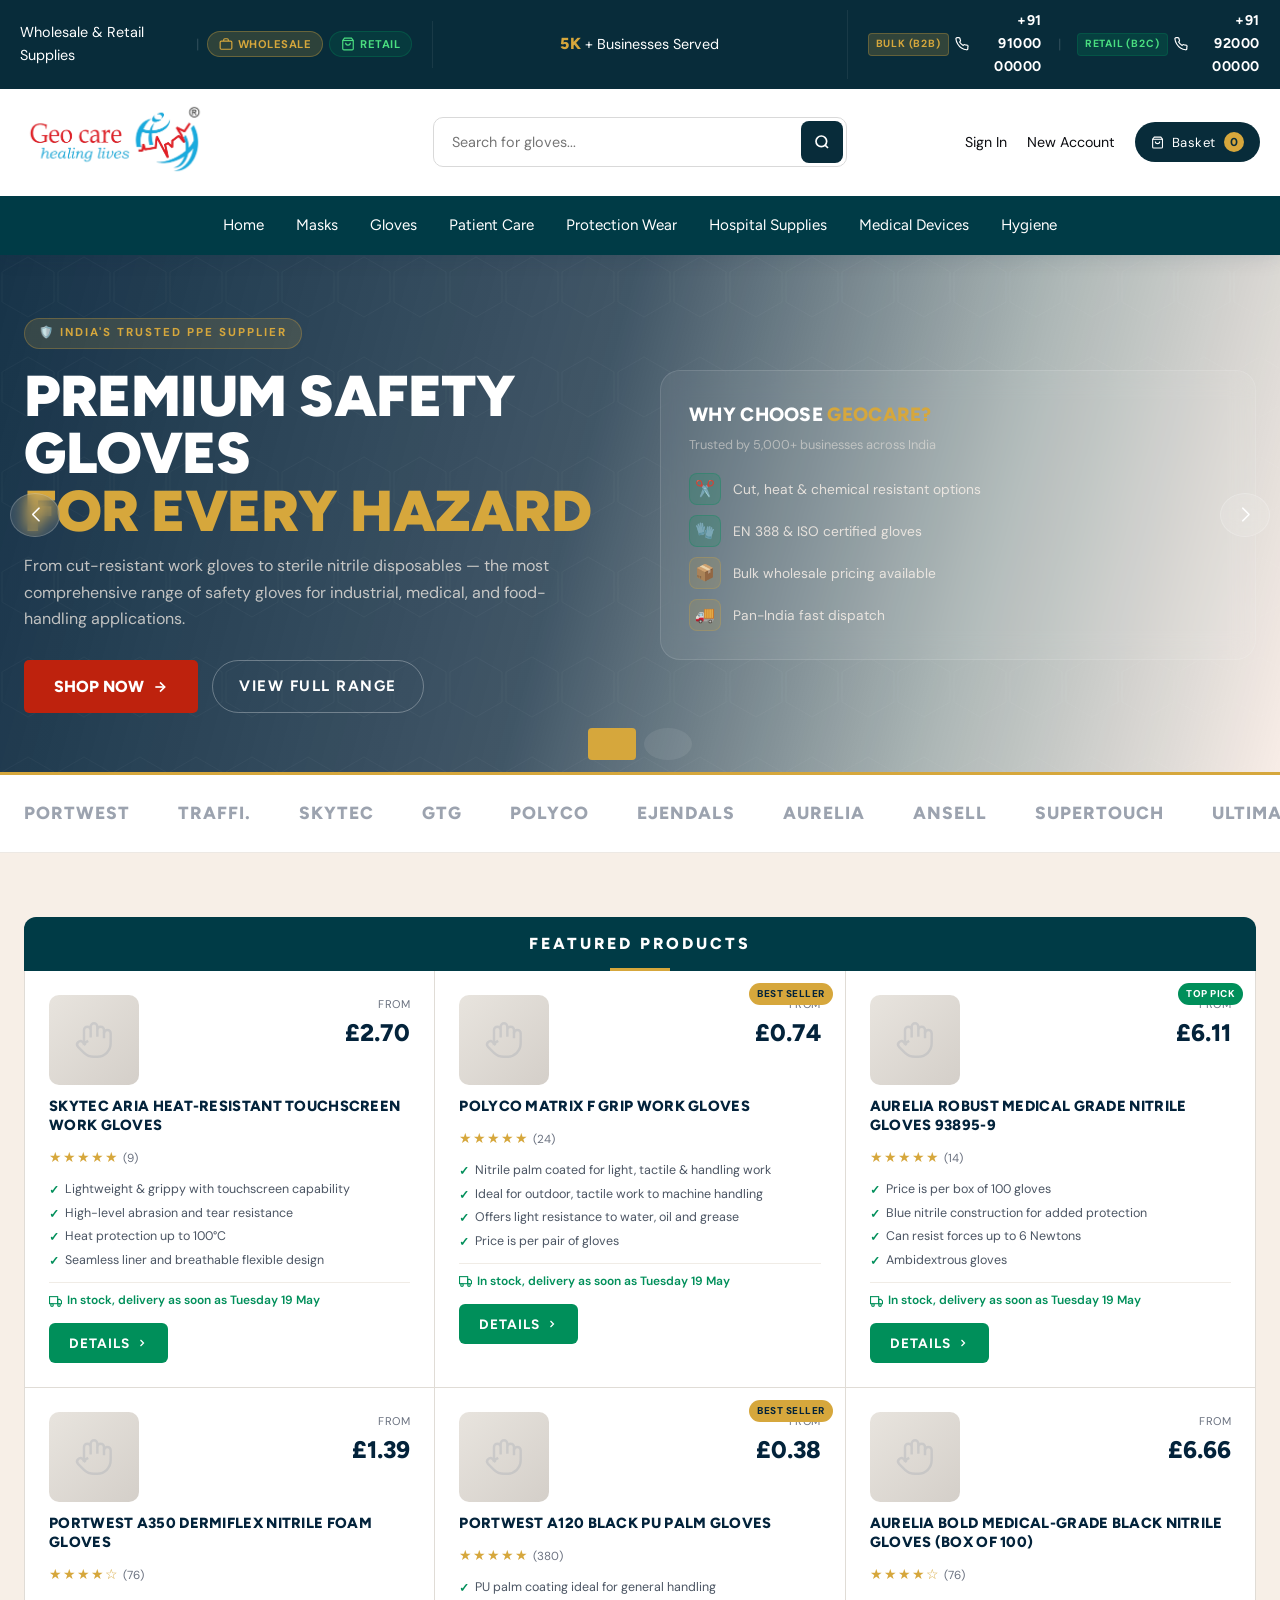
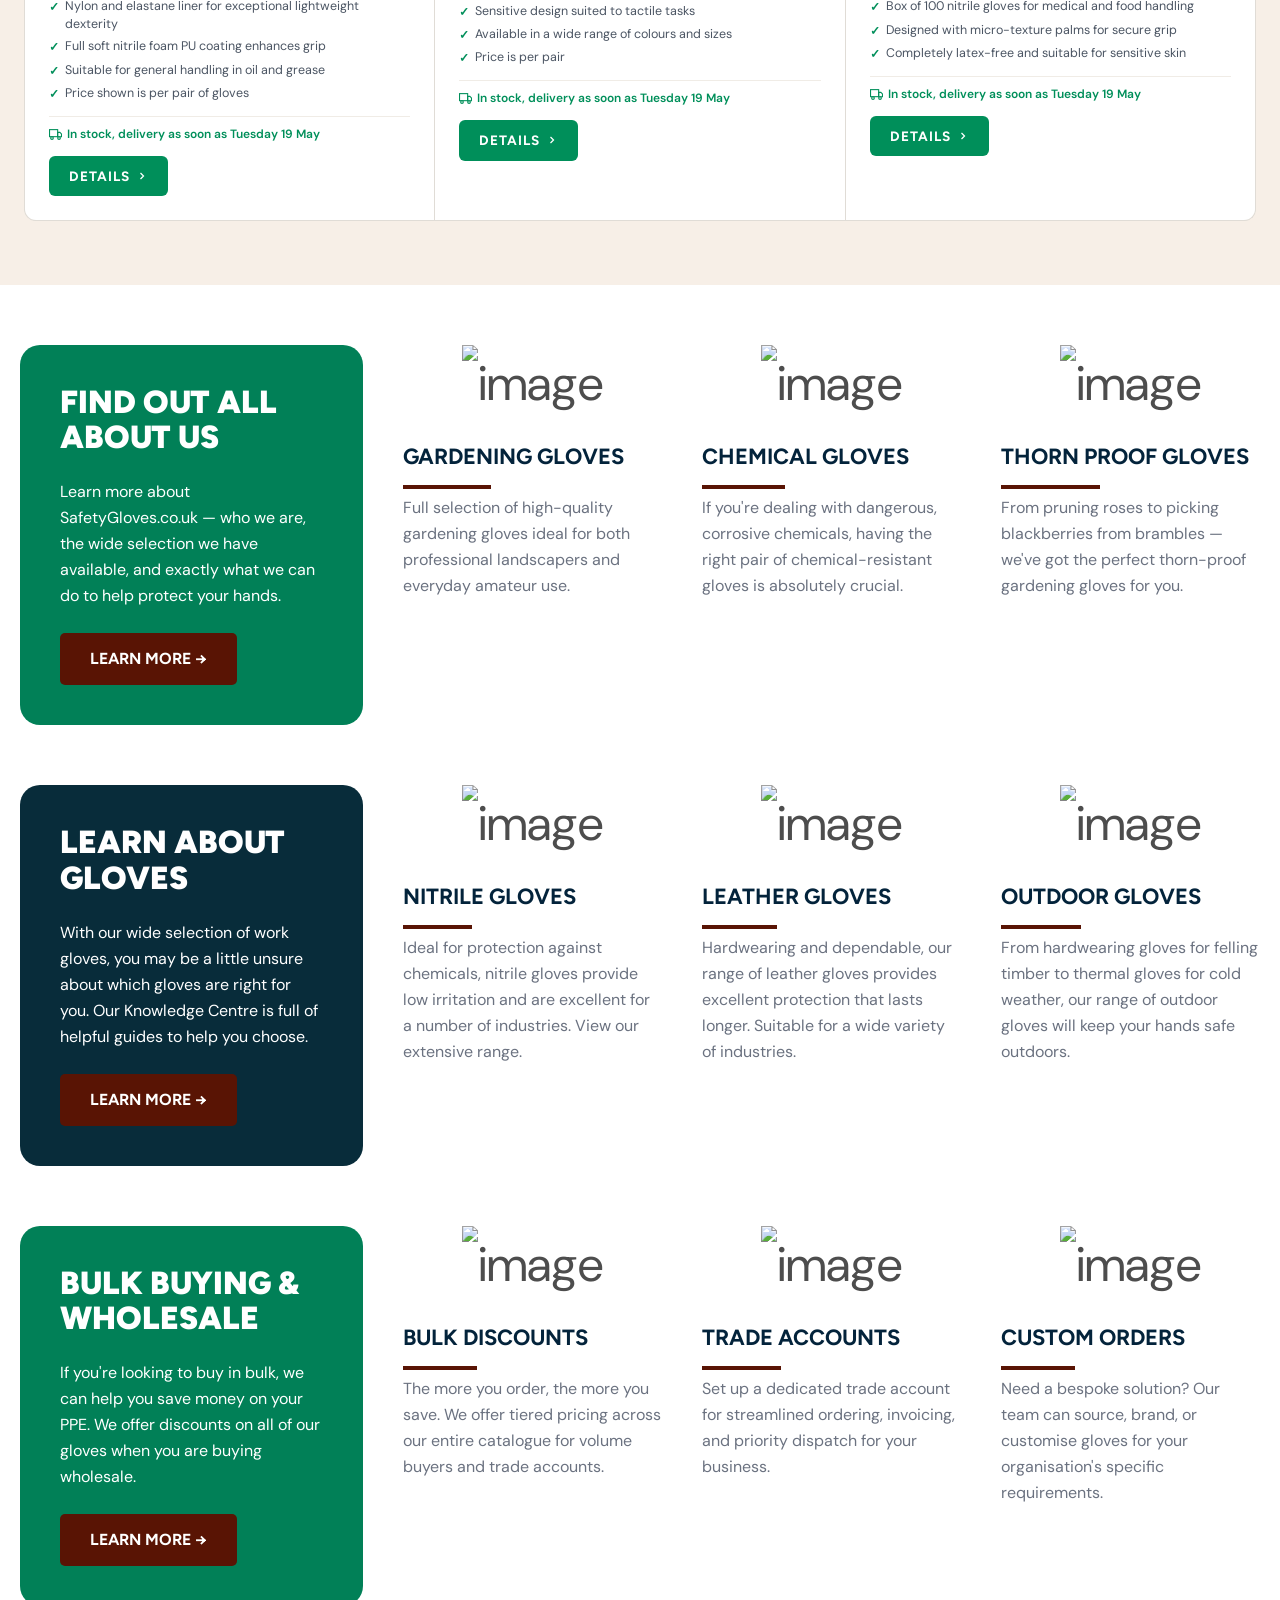
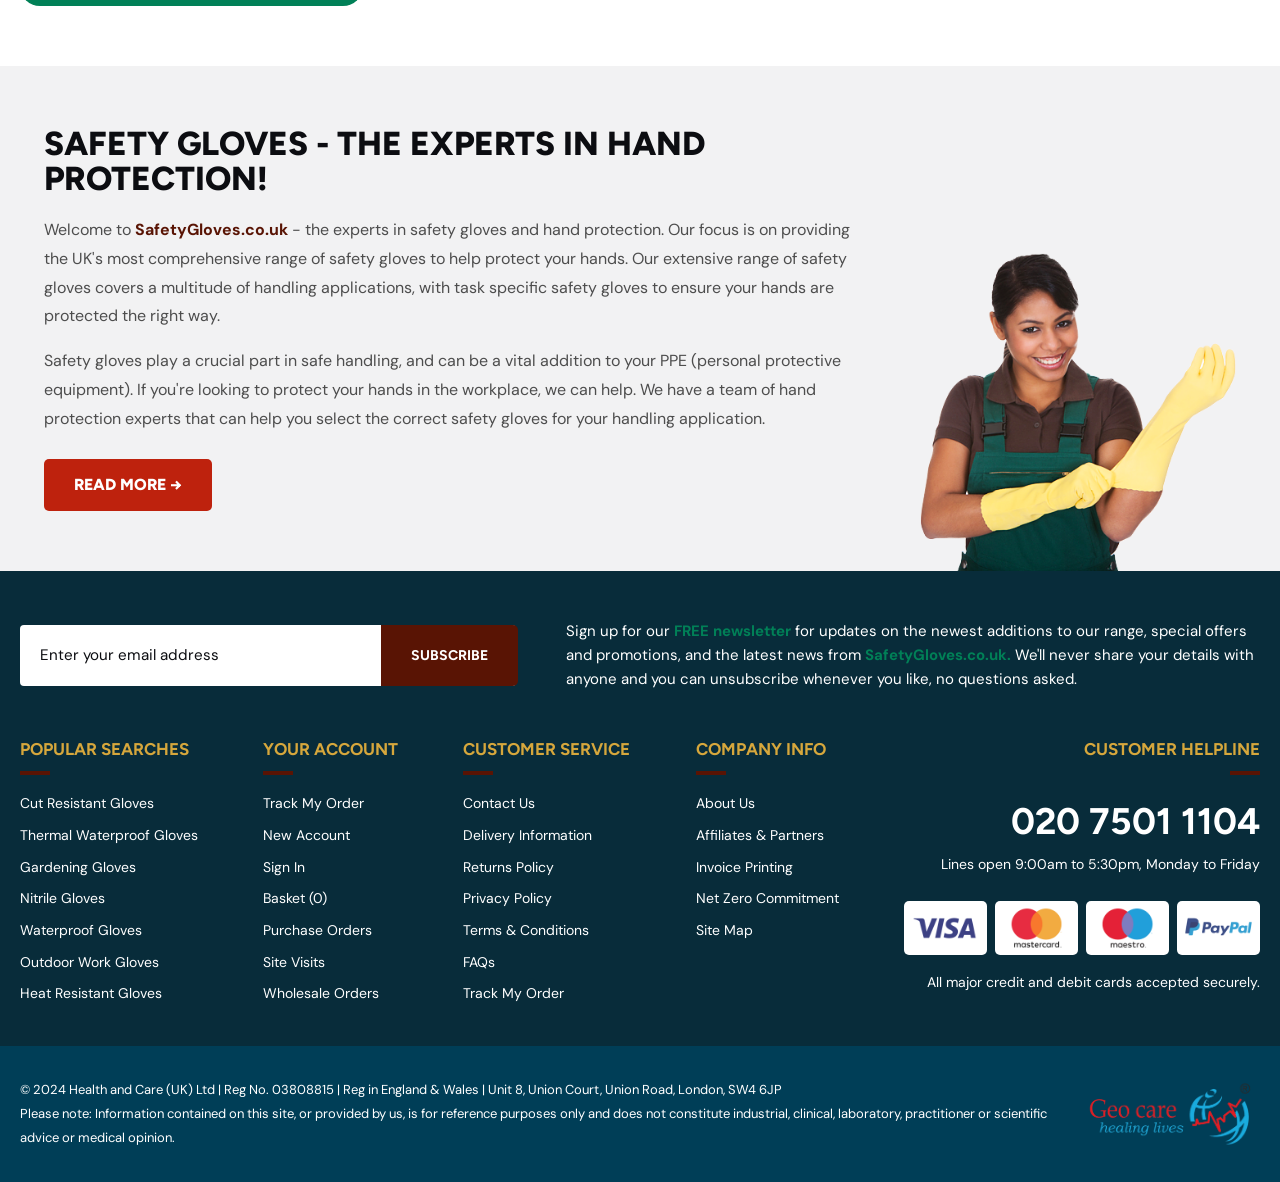
==== index.html @ 3934b713 "image update" ====
<!DOCTYPE html>
<html lang="en">

<head>

    <meta charset="UTF-8">
    <meta http-equiv="X-UA-Compatible" content="IE=edge">
    <meta name="viewport" content="width=device-width, initial-scale=1.0">
    <meta name="description" content="Safety Gloves is a leading provider of high-quality hand protection solutions in the UK. We offer a wide range of safety gloves designed to protect your hands from various hazards in the workplace. Our gloves are made from durable materials and are designed to provide comfort and flexibility while ensuring maximum protection. Whether you need gloves for construction, manufacturing, or any other industry, we have the right solution for you. Trust Safety Gloves for all your hand protection needs.">

    <title>Safety Gloves – Hand Protection Experts | UK</title>

    <!-- Fav Icon -->
    <link rel="icon" type="image/x-icon" href="assets/imgs/logo/favicon.png">

    <!-- All CSS files -->
    <link rel="stylesheet" href="assets/css/framework.css">
    <link rel="stylesheet" href="assets/css/swiper-bundle.min.css">
    <link rel="stylesheet" href="assets/css/style.css">
    <link rel="stylesheet" href="assets/css/custom.css">

</head>

<body class="index">

    <div class="wrapper">
        <div class="inner-wrapper">

            <!-- Header Start -->

            <header id="header-wrapper" class="header-wrapper mt__header">

                <!-- Topbar -->
                <div class="mt__topbar_wrapper">
                    <div class="container">
                        <div class="mt__topbar">
                            <div class="mt__topbar_item">

                                <div class="tb-left">
                                    <span class="tb-supply-label">Wholesale &amp; Retail Supplies</span>
                                    <span class="tb-pipe">|</span>
                                    <a href="b2b-terms.html" class="tb-cta-pill tb-cta-b2b">
                                        <svg viewBox="0 0 24 24" fill="none" stroke="currentColor" stroke-width="2"><rect x="2" y="7" width="20" height="14" rx="2"/><path d="M16 7V5a2 2 0 00-2-2h-4a2 2 0 00-2 2v2"/></svg>
                                        Wholesale
                                    </a>
                                    <a href="b2c-terms.html" class="tb-cta-pill tb-cta-b2c">
                                        <svg viewBox="0 0 24 24" fill="none" stroke="currentColor" stroke-width="2"><path d="M6 2L3 6v14a2 2 0 002 2h14a2 2 0 002-2V6l-3-4z"/><line x1="3" y1="6" x2="21" y2="6"/><path d="M16 10a4 4 0 01-8 0"/></svg>
                                        Retail
                                    </a>
                                </div>

                            </div>

                            <div class="mt__topbar_item mt__text_center">
                                
                                <div class="tb-center">
                                    <div class="tb-ticker">
                                        <!-- Item 1: Businesses -->
                                        <div class="tb-ticker-item active" id="tickerItem0">
                                            <div class="tb-ticker-text">
                                                <span class="tb-ticker-num" id="tickerCount0">0</span>
                                                <span>+</span>
                                                <span class="tb-ticker-label">Businesses Served</span>
                                            </div>
                                        </div>
                                        <!-- Item 2: Products -->
                                        <div class="tb-ticker-item" id="tickerItem1">
                                            <div class="tb-ticker-text">
                                                <span class="tb-ticker-num" id="tickerCount1">0</span>
                                                <span>+</span>
                                                <span class="tb-ticker-label">Products Delivered</span>
                                            </div>
                                        </div>
                                    </div>
                                </div>
                                    
                            </div>
                            
                            <div class="mt__topbar_item mt__text_end">

                                <div class="tb-right">
                                    <div class="tb-phone-block">
                                        <span class="tb-phone-tag b2b">Bulk (B2B)</span>
                                        <a href="tel:+919100000000" class="tb-phone-num">
                                        <svg viewBox="0 0 24 24"><path d="M22 16.92v3a2 2 0 01-2.18 2 19.79 19.79 0 01-8.63-3.07A19.5 19.5 0 014.69 12 19.79 19.79 0 011.61 3.38 2 2 0 013.59 1h3a2 2 0 012 1.72c.127.96.361 1.903.7 2.81a2 2 0 01-.45 2.11L7.91 8.55a16 16 0 006 6l.92-.92a2 2 0 012.11-.45c.907.339 1.85.573 2.81.7A2 2 0 0122 16.92z"/></svg>
                                        +91 91000 00000
                                        </a>
                                    </div>
                                    <span class="tb-pipe">|</span>
                                    <div class="tb-phone-block">
                                        <span class="tb-phone-tag b2c">Retail (B2C)</span>
                                        <a href="tel:+919200000000" class="tb-phone-num">
                                        <svg viewBox="0 0 24 24"><path d="M22 16.92v3a2 2 0 01-2.18 2 19.79 19.79 0 01-8.63-3.07A19.5 19.5 0 014.69 12 19.79 19.79 0 011.61 3.38 2 2 0 013.59 1h3a2 2 0 012 1.72c.127.96.361 1.903.7 2.81a2 2 0 01-.45 2.11L7.91 8.55a16 16 0 006 6l.92-.92a2 2 0 012.11-.45c.907.339 1.85.573 2.81.7A2 2 0 0122 16.92z"/></svg>
                                        +91 92000 00000
                                        </a>
                                    </div>
                                </div>

                            </div>
                        </div>
                    </div>
                </div>

                <!-- Main Header -->

                <div class="mt__header_wrapper">
                    <div class="container">
                        <div class="mt__header_main">
                            <!-- Logo -->
                            <div class="mt__logo">
                                <a href="index.html" class="site-logo"><img src="assets/images/header/geocare-logo.png" alt="Site Logo"></a>
                            </div>

                            <!-- Search Form -->
                            <div class="mt__search_form mt__text_center">
                                <form action="#" method="get">
                                    <input type="text" name="search" placeholder="Search for gloves...">
                                    <button type="submit"><svg viewBox="0 0 24 24" stroke-width="2.5"><circle cx="11" cy="11" r="8"/><line x1="21" y1="21" x2="16.65" y2="16.65"/></svg></button>
                                </form>
                            </div>

                            <!-- Header Icons -->
                            <div class="mt__header_icon mt__text_end">
                                <div class="header-actions">
                                    <a href="#" class="btn-ghost">Sign In</a>
                                    <a href="#" class="btn-ghost">New Account</a>
                                    <button class="btn-basket">
                                        <svg viewBox="0 0 24 24" fill="none" stroke="currentColor" stroke-width="2" width="16" height="16"><path d="M6 2L3 6v14a2 2 0 002 2h14a2 2 0 002-2V6l-3-4z"/><line x1="3" y1="6" x2="21" y2="6"/><path d="M16 10a4 4 0 01-8 0"/></svg>
                                        Basket
                                        <span class="basket-count">0</span>
                                    </button>
                                    <button class="hamburger" id="hamburger" aria-label="Open menu">
                                        <span></span><span></span><span></span>
                                    </button>
                                </div>
                            </div>
                        </div>
                    </div>
                </div>

                <!-- Header Navigation -->

                <div class="mt__header_navbar">
                    <nav class="mt__navbar">
                        <div class="container">

                            <!-- Menu -->
                            <div class="collapse navbar-collapse" id="mainMenu">
                                <ul class="mt-primary-menu">

                                    <li class="menu-item">
                                        <a class="menu-link" href="#">Home</a>
                                    </li>

                                    <!-- Masks -->
                                    <li class="menu-item dropdown">
                                        <a class="menu-link dropdown-toggle" href="#" id="masksMenu" data-toggle="dropdown">
                                            Masks
                                        </a>
                                        <ul class="sub-menu">
                                            <a class="dropdown-item" href="#">3PLY Geocare Blue Mask</a>
                                            <a class="dropdown-item" href="#">3PLY Geocare Black Mask</a>
                                        </ul>
                                    </li>

                                    <!-- Gloves -->
                                    <li class="menu-item dropdown">
                                        <a class="menu-link dropdown-toggle" href="#" id="glovesMenu" data-toggle="dropdown">
                                            Gloves
                                        </a>
                                        <div class="mega-menu">
                                            <div class="mega-col">
                                                <h4>Buying Guides</h4>
                                                <ul>
                                                    <li><a href="#">How to Choose Gloves</a></li>
                                                    <li><a href="#">Sizing Guide</a></li>
                                                    <li><a href="#">Material Guide</a></li>
                                                    <li><a href="#">EN Standards Explained</a></li>
                                                </ul>
                                            </div>
                                            <div class="mega-col">
                                                <h4>Industry Guides</h4>
                                                <ul>
                                                    <li><a href="#">Construction Guide</a></li>
                                                    <li><a href="#">Healthcare Guide</a></li>
                                                    <li><a href="#">Chemical Guide</a></li>
                                                    <li><a href="#">Food Industry Guide</a></li>
                                                </ul>
                                                </div>
                                            <div class="mega-col">
                                                <h4>Knowledge Base</h4>
                                                <ul>
                                                    <li><a href="#">PPE Regulations UK</a></li>
                                                    <li><a href="#">Glove Care Tips</a></li>
                                                    <li><a href="#">Blog & News</a></li>
                                                    <li><a href="#">FAQs</a></li>
                                                </ul>
                                            </div>
                                        </div>
                                    </li>

                                    <!-- Patient Care -->
                                    <li class="menu-item dropdown">
                                        <a class="menu-link dropdown-toggle" href="#" id="patientMenu" data-toggle="dropdown">
                                            Patient Care
                                        </a>
                                        <ul class="sub-menu">
                                            <a class="dropdown-item" href="#">Patient Kit</a>
                                            <a class="dropdown-item" href="#">Geo Underpad 10s Pack</a>
                                            <a class="dropdown-item" href="#">Geo Underpad Singles Pack</a>
                                            <a class="dropdown-item" href="#">Adult Diaper M</a>
                                            <a class="dropdown-item" href="#">Adult Diaper L</a>
                                            <a class="dropdown-item" href="#">Adult Diaper XL</a>
                                            <a class="dropdown-item" href="#">Adult Wipes</a>
                                            <a class="dropdown-item" href="#">Air Bed Mattress</a>
                                        </ul>
                                    </li>

                                    <!-- Protection Wear -->
                                    <li class="menu-item dropdown">
                                        <a class="menu-link dropdown-toggle" href="#" id="protectionMenu" data-toggle="dropdown">
                                            Protection Wear
                                        </a>
                                        <ul class="sub-menu">
                                            <a class="dropdown-item" href="#">Plastic Apron</a>
                                            <a class="dropdown-item" href="#">Visitor Gown</a>
                                            <a class="dropdown-item" href="#">Surgeon Gown with Hand Towel</a>
                                            <a class="dropdown-item" href="#">Head Cap 18"</a>
                                            <a class="dropdown-item" href="#">Head Cap 21"</a>
                                            <a class="dropdown-item" href="#">Surgeon Cap</a>
                                            <a class="dropdown-item" href="#">Shoe Cover (Non-Woven)</a>
                                            <a class="dropdown-item" href="#">Shoe Cover (Poly)</a>
                                        </ul>
                                    </li>

                                    <!-- Hospital Supplies -->
                                    <li class="menu-item dropdown">
                                        <a class="menu-link dropdown-toggle" href="#" id="hospitalMenu" data-toggle="dropdown">
                                            Hospital Supplies
                                        </a>
                                        <ul class="sub-menu">
                                            <a class="dropdown-item" href="#">Bedsheet with Pillow Cover</a>
                                            <a class="dropdown-item" href="#">Bedsheet with Pillow Cover (SMS)</a>
                                        </ul>
                                    </li>

                                    <!-- Medical Devices -->
                                    <li class="menu-item dropdown">
                                        <a class="menu-link dropdown-toggle" href="#" id="medicalMenu" data-toggle="dropdown">
                                            Medical Devices
                                        </a>
                                        <ul class="sub-menu">
                                            <a class="dropdown-item" href="#">Nebulizer</a>
                                            <a class="dropdown-item" href="#">Geocare Digital Thermometer</a>
                                            <a class="dropdown-item" href="#">Geocare Flexi Thermometer</a>
                                            <a class="dropdown-item" href="#">BP Monitor</a>
                                            <a class="dropdown-item" href="#">Stethoscope</a>
                                            <a class="dropdown-item" href="#">Blood Lancet</a>
                                        </ul>
                                    </li>

                                    <!-- Hygiene -->
                                    <li class="menu-item dropdown">
                                        <a class="menu-link dropdown-toggle" href="#" id="hygieneMenu" data-toggle="dropdown">
                                            Hygiene
                                        </a>
                                        <ul class="sub-menu">
                                            <a class="dropdown-item" href="#">Sanitizer Blue</a>
                                            <a class="dropdown-item" href="#">Sanitizer Pink</a>
                                        </ul>
                                    </li>

                                </ul>
                            </div>
                        </div>
                    </nav>
                </div>



            </header>

            <!-- Header End -->

            <!-- Content Start -->

             <main class="main-area">
                <div id="primary">

                    <!-- HERO SWIPER SLIDER -->
                    <section class="hero-swiper swiper" id="heroSwiper">
                    <div class="swiper-wrapper">

                        <!-- SLIDE 1: Product-focused -->
                        <div class="swiper-slide">
                        <div class="slide-bg" style="background-image: url('https://www.safetygloves.co.uk/user/construction-slideshow-2026-v3.jpg'); background-position: center center;"></div>
                        <div class="slide-overlay slide-overlay-1"></div>
                        <div class="slide-hex"></div>
                        <div class="slide-content">
                            <div class="slide-text">
                            <div class="slide-eyebrow">🛡️ India's Trusted PPE Supplier</div>
                            <h1 class="slide-h1">
                                Premium Safety Gloves
                                <em>For Every Hazard</em>
                            </h1>
                            <p class="slide-sub">From cut-resistant work gloves to sterile nitrile disposables — the most comprehensive range of safety gloves for industrial, medical, and food-handling applications.</p>
                            <div class="slide-cta">
                                <a href="#" class="btn-primary">
                                Shop Now
                                <svg viewBox="0 0 24 24" fill="none" stroke="currentColor" stroke-width="2.5" width="15" height="15"><line x1="5" y1="12" x2="19" y2="12"/><polyline points="12 5 19 12 12 19"/></svg>
                                </a>
                                <a href="#" class="btn-secondary">View Full Range</a>
                            </div>
                            </div>
                            <div class="slide-panel">
                            <div class="slide-panel-title">Why Choose <em>GeoCare?</em></div>
                            <div class="slide-panel-sub">Trusted by 5,000+ businesses across India</div>
                            <ul class="slide-panel-list">
                                <li><span class="panel-icon green">✂️</span> Cut, heat & chemical resistant options</li>
                                <li><span class="panel-icon green">🧤</span> EN 388 & ISO certified gloves</li>
                                <li><span class="panel-icon gold">📦</span> Bulk wholesale pricing available</li>
                                <li><span class="panel-icon gold">🚚</span> Pan-India fast dispatch</li>
                            </ul>
                            </div>
                        </div>
                        </div>

                        <!-- SLIDE 2: Healthcare/B2B focused -->
                        <div class="swiper-slide">
                        <div class="slide-bg" style="background-image: url('https://images.unsplash.com/photo-1584308666744-24d5c474f2ae?w=1600&q=80'); background-position: center 40%;"></div>
                        <div class="slide-overlay slide-overlay-2"></div>
                        <div class="slide-hex"></div>
                        <div class="slide-content">
                            <div class="slide-text">
                            <div class="slide-eyebrow">🏥 Complete Healthcare Supply Partner</div>
                            <h1 class="slide-h1">
                                Full-Spectrum PPE
                                <em>For Healthcare & Clinics</em>
                            </h1>
                            <p class="slide-sub">Equipping hospitals, clinics, and pharmaceutical labs with sterile gloves, patient-care products, and complete PPE solutions — from a single trusted B2B source.</p>
                            <div class="slide-cta">
                                <a href="#" class="btn-primary">
                                Explore Products
                                <svg viewBox="0 0 24 24" fill="none" stroke="currentColor" stroke-width="2.5" width="15" height="15"><line x1="5" y1="12" x2="19" y2="12"/><polyline points="12 5 19 12 12 19"/></svg>
                                </a>
                                <a href="#" class="btn-gold">
                                Get Bulk Quote
                                <svg viewBox="0 0 24 24" fill="none" stroke="currentColor" stroke-width="2.5" width="15" height="15"><path d="M21 15a2 2 0 01-2 2H7l-4 4V5a2 2 0 012-2h14a2 2 0 012 2z"/></svg>
                                </a>
                            </div>
                            </div>
                            <div class="slide-panel">
                            <div class="slide-panel-title">Healthcare <em>Solutions</em></div>
                            <div class="slide-panel-sub">From OPDs to surgical suites — covered</div>
                            <ul class="slide-panel-list">
                                <li><span class="panel-icon green">💊</span> Sterile & powder-free nitrile gloves</li>
                                <li><span class="panel-icon green">🔬</span> Lab-grade latex & vinyl options</li>
                                <li><span class="panel-icon gold">🏥</span> Medical-grade certified products</li>
                                <li><span class="panel-icon gold">🤝</span> Dedicated B2B account managers</li>
                            </ul>
                            </div>
                        </div>
                        </div>

                    </div>

                    <!-- Controls -->
                    <div class="swiper-button-prev"></div>
                    <div class="swiper-button-next"></div>
                    <div class="swiper-pagination"></div>
                    <div class="swiper-progress" id="swiperProgress"></div>
                    </section>

                    <!-- BRANDS -->
                    <div class="brands">
                    <div class="brands-inner">
                        <div class="brands-track">
                        <span class="brand-logo">Portwest</span>
                        <span class="brand-logo">Traffi.</span>
                        <span class="brand-logo">Skytec</span>
                        <span class="brand-logo">GTG</span>
                        <span class="brand-logo">Polyco</span>
                        <span class="brand-logo">Ejendals</span>
                        <span class="brand-logo">Aurelia</span>
                        <span class="brand-logo">Ansell</span>
                        <span class="brand-logo">Supertouch</span>
                        <span class="brand-logo">Ultimate</span>
                        <span class="brand-logo">ATG</span>
                        <span class="brand-logo">UniGloves</span>
                        <!-- duplicate for seamless loop -->
                        <span class="brand-logo">Portwest</span>
                        <span class="brand-logo">Traffi.</span>
                        <span class="brand-logo">Skytec</span>
                        <span class="brand-logo">GTG</span>
                        <span class="brand-logo">Polyco</span>
                        <span class="brand-logo">Ejendals</span>
                        <span class="brand-logo">Aurelia</span>
                        <span class="brand-logo">Ansell</span>
                        <span class="brand-logo">Supertouch</span>
                        <span class="brand-logo">Ultimate</span>
                        <span class="brand-logo">ATG</span>
                        <span class="brand-logo">UniGloves</span>
                        </div>
                    </div>
                    </div>

                    <!-- FEATURED PRODUCTS -->
                    <section class="featured">
                    <div class="container">
                        <div class="featured-header">Featured Products</div>
                        <div class="products-grid">

                        <!-- Product 1 -->
                        <div class="product-card reveal">
                            <div class="product-card-top">
                            <div class="product-img-placeholder">
                                <svg viewBox="0 0 24 24" fill="none" stroke="#9ca3af" stroke-width="1.5"><path d="M18 11V6a2 2 0 00-2-2v0a2 2 0 00-2 2v0M14 10V4a2 2 0 00-2-2v0a2 2 0 00-2 2v2M10 10.5V6a2 2 0 00-2-2v0a2 2 0 00-2 2v8l2.5-1.5"/><path d="M18 8a2 2 0 014 0v6a8 8 0 01-8 8h-2c-2.8 0-4.5-.86-5.99-2.34l-3.6-3.6a2 2 0 012.83-2.82L7 15"/></svg>
                            </div>
                            <div class="product-price-box">
                                <div class="price-from">from</div>
                                <div class="price-amount">£2.70</div>
                            </div>
                            </div>
                            <div class="product-name">Skytec Aria Heat-Resistant Touchscreen Work Gloves</div>
                            <div class="stars-row">
                            <span class="star-icons">★★★★★</span>
                            <span class="star-count">(9)</span>
                            </div>
                            <ul class="product-features">
                            <li>Lightweight & grippy with touchscreen capability</li>
                            <li>High-level abrasion and tear resistance</li>
                            <li>Heat protection up to 100°C</li>
                            <li>Seamless liner and breathable flexible design</li>
                            </ul>
                            <div class="product-delivery">
                            <svg viewBox="0 0 24 24" fill="none" stroke="currentColor" stroke-width="2"><rect x="1" y="3" width="15" height="13"/><polygon points="16 8 20 8 23 11 23 16 16 16 16 8"/><circle cx="5.5" cy="18.5" r="2.5"/><circle cx="18.5" cy="18.5" r="2.5"/></svg>
                            In stock, delivery as soon as Tuesday 19 May
                            </div>
                            <a href="#" class="btn-details">Details <svg viewBox="0 0 24 24"><polyline points="9 18 15 12 9 6"/></svg></a>
                        </div>

                        <!-- Product 2 -->
                        <div class="product-card reveal">
                            <span class="badge badge-best">Best Seller</span>
                            <div class="product-card-top">
                            <div class="product-img-placeholder">
                                <svg viewBox="0 0 24 24" fill="none" stroke="#9ca3af" stroke-width="1.5"><path d="M18 11V6a2 2 0 00-2-2v0a2 2 0 00-2 2v0M14 10V4a2 2 0 00-2-2v0a2 2 0 00-2 2v2M10 10.5V6a2 2 0 00-2-2v0a2 2 0 00-2 2v8l2.5-1.5"/><path d="M18 8a2 2 0 014 0v6a8 8 0 01-8 8h-2c-2.8 0-4.5-.86-5.99-2.34l-3.6-3.6a2 2 0 012.83-2.82L7 15"/></svg>
                            </div>
                            <div class="product-price-box">
                                <div class="price-from">from</div>
                                <div class="price-amount">£0.74</div>
                            </div>
                            </div>
                            <div class="product-name">Polyco Matrix F Grip Work Gloves</div>
                            <div class="stars-row">
                            <span class="star-icons">★★★★★</span>
                            <span class="star-count">(24)</span>
                            </div>
                            <ul class="product-features">
                            <li>Nitrile palm coated for light, tactile & handling work</li>
                            <li>Ideal for outdoor, tactile work to machine handling</li>
                            <li>Offers light resistance to water, oil and grease</li>
                            <li>Price is per pair of gloves</li>
                            </ul>
                            <div class="product-delivery">
                            <svg viewBox="0 0 24 24" fill="none" stroke="currentColor" stroke-width="2"><rect x="1" y="3" width="15" height="13"/><polygon points="16 8 20 8 23 11 23 16 16 16 16 8"/><circle cx="5.5" cy="18.5" r="2.5"/><circle cx="18.5" cy="18.5" r="2.5"/></svg>
                            In stock, delivery as soon as Tuesday 19 May
                            </div>
                            <a href="#" class="btn-details">Details <svg viewBox="0 0 24 24"><polyline points="9 18 15 12 9 6"/></svg></a>
                        </div>

                        <!-- Product 3 -->
                        <div class="product-card reveal">
                            <span class="badge badge-top">Top Pick</span>
                            <div class="product-card-top">
                            <div class="product-img-placeholder">
                                <svg viewBox="0 0 24 24" fill="none" stroke="#9ca3af" stroke-width="1.5"><path d="M18 11V6a2 2 0 00-2-2v0a2 2 0 00-2 2v0M14 10V4a2 2 0 00-2-2v0a2 2 0 00-2 2v2M10 10.5V6a2 2 0 00-2-2v0a2 2 0 00-2 2v8l2.5-1.5"/><path d="M18 8a2 2 0 014 0v6a8 8 0 01-8 8h-2c-2.8 0-4.5-.86-5.99-2.34l-3.6-3.6a2 2 0 012.83-2.82L7 15"/></svg>
                            </div>
                            <div class="product-price-box">
                                <div class="price-from">from</div>
                                <div class="price-amount">£6.11</div>
                            </div>
                            </div>
                            <div class="product-name">Aurelia Robust Medical Grade Nitrile Gloves 93895-9</div>
                            <div class="stars-row">
                            <span class="star-icons">★★★★★</span>
                            <span class="star-count">(14)</span>
                            </div>
                            <ul class="product-features">
                            <li>Price is per box of 100 gloves</li>
                            <li>Blue nitrile construction for added protection</li>
                            <li>Can resist forces up to 6 Newtons</li>
                            <li>Ambidextrous gloves</li>
                            </ul>
                            <div class="product-delivery">
                            <svg viewBox="0 0 24 24" fill="none" stroke="currentColor" stroke-width="2"><rect x="1" y="3" width="15" height="13"/><polygon points="16 8 20 8 23 11 23 16 16 16 16 8"/><circle cx="5.5" cy="18.5" r="2.5"/><circle cx="18.5" cy="18.5" r="2.5"/></svg>
                            In stock, delivery as soon as Tuesday 19 May
                            </div>
                            <a href="#" class="btn-details">Details <svg viewBox="0 0 24 24"><polyline points="9 18 15 12 9 6"/></svg></a>
                        </div>

                        <!-- Product 4 -->
                        <div class="product-card reveal">
                            <div class="product-card-top">
                            <div class="product-img-placeholder">
                                <svg viewBox="0 0 24 24" fill="none" stroke="#9ca3af" stroke-width="1.5"><path d="M18 11V6a2 2 0 00-2-2v0a2 2 0 00-2 2v0M14 10V4a2 2 0 00-2-2v0a2 2 0 00-2 2v2M10 10.5V6a2 2 0 00-2-2v0a2 2 0 00-2 2v8l2.5-1.5"/><path d="M18 8a2 2 0 014 0v6a8 8 0 01-8 8h-2c-2.8 0-4.5-.86-5.99-2.34l-3.6-3.6a2 2 0 012.83-2.82L7 15"/></svg>
                            </div>
                            <div class="product-price-box">
                                <div class="price-from">from</div>
                                <div class="price-amount">£1.39</div>
                            </div>
                            </div>
                            <div class="product-name">Portwest A350 Dermiflex Nitrile Foam Gloves</div>
                            <div class="stars-row">
                            <span class="star-icons">★★★★☆</span>
                            <span class="star-count">(76)</span>
                            </div>
                            <ul class="product-features">
                            <li>Nylon and elastane liner for exceptional lightweight dexterity</li>
                            <li>Full soft nitrile foam PU coating enhances grip</li>
                            <li>Suitable for general handling in oil and grease</li>
                            <li>Price shown is per pair of gloves</li>
                            </ul>
                            <div class="product-delivery">
                            <svg viewBox="0 0 24 24" fill="none" stroke="currentColor" stroke-width="2"><rect x="1" y="3" width="15" height="13"/><polygon points="16 8 20 8 23 11 23 16 16 16 16 8"/><circle cx="5.5" cy="18.5" r="2.5"/><circle cx="18.5" cy="18.5" r="2.5"/></svg>
                            In stock, delivery as soon as Tuesday 19 May
                            </div>
                            <a href="#" class="btn-details">Details <svg viewBox="0 0 24 24"><polyline points="9 18 15 12 9 6"/></svg></a>
                        </div>

                        <!-- Product 5 -->
                        <div class="product-card reveal">
                            <span class="badge badge-best">Best Seller</span>
                            <div class="product-card-top">
                            <div class="product-img-placeholder">
                                <svg viewBox="0 0 24 24" fill="none" stroke="#9ca3af" stroke-width="1.5"><path d="M18 11V6a2 2 0 00-2-2v0a2 2 0 00-2 2v0M14 10V4a2 2 0 00-2-2v0a2 2 0 00-2 2v2M10 10.5V6a2 2 0 00-2-2v0a2 2 0 00-2 2v8l2.5-1.5"/><path d="M18 8a2 2 0 014 0v6a8 8 0 01-8 8h-2c-2.8 0-4.5-.86-5.99-2.34l-3.6-3.6a2 2 0 012.83-2.82L7 15"/></svg>
                            </div>
                            <div class="product-price-box">
                                <div class="price-from">from</div>
                                <div class="price-amount">£0.38</div>
                            </div>
                            </div>
                            <div class="product-name">Portwest A120 Black PU Palm Gloves</div>
                            <div class="stars-row">
                            <span class="star-icons">★★★★★</span>
                            <span class="star-count">(380)</span>
                            </div>
                            <ul class="product-features">
                            <li>PU palm coating ideal for general handling</li>
                            <li>Sensitive design suited to tactile tasks</li>
                            <li>Available in a wide range of colours and sizes</li>
                            <li>Price is per pair</li>
                            </ul>
                            <div class="product-delivery">
                            <svg viewBox="0 0 24 24" fill="none" stroke="currentColor" stroke-width="2"><rect x="1" y="3" width="15" height="13"/><polygon points="16 8 20 8 23 11 23 16 16 16 16 8"/><circle cx="5.5" cy="18.5" r="2.5"/><circle cx="18.5" cy="18.5" r="2.5"/></svg>
                            In stock, delivery as soon as Tuesday 19 May
                            </div>
                            <a href="#" class="btn-details">Details <svg viewBox="0 0 24 24"><polyline points="9 18 15 12 9 6"/></svg></a>
                        </div>

                        <!-- Product 6 -->
                        <div class="product-card reveal">
                            <div class="product-card-top">
                            <div class="product-img-placeholder">
                                <svg viewBox="0 0 24 24" fill="none" stroke="#9ca3af" stroke-width="1.5"><path d="M18 11V6a2 2 0 00-2-2v0a2 2 0 00-2 2v0M14 10V4a2 2 0 00-2-2v0a2 2 0 00-2 2v2M10 10.5V6a2 2 0 00-2-2v0a2 2 0 00-2 2v8l2.5-1.5"/><path d="M18 8a2 2 0 014 0v6a8 8 0 01-8 8h-2c-2.8 0-4.5-.86-5.99-2.34l-3.6-3.6a2 2 0 012.83-2.82L7 15"/></svg>
                            </div>
                            <div class="product-price-box">
                                <div class="price-from">from</div>
                                <div class="price-amount">£6.66</div>
                            </div>
                            </div>
                            <div class="product-name">Aurelia Bold Medical-Grade Black Nitrile Gloves (Box of 100)</div>
                            <div class="stars-row">
                            <span class="star-icons">★★★★☆</span>
                            <span class="star-count">(76)</span>
                            </div>
                            <ul class="product-features">
                            <li>Box of 100 nitrile gloves for medical and food handling</li>
                            <li>Designed with micro-texture palms for secure grip</li>
                            <li>Completely latex-free and suitable for sensitive skin</li>
                            </ul>
                            <div class="product-delivery">
                            <svg viewBox="0 0 24 24" fill="none" stroke="currentColor" stroke-width="2"><rect x="1" y="3" width="15" height="13"/><polygon points="16 8 20 8 23 11 23 16 16 16 16 8"/><circle cx="5.5" cy="18.5" r="2.5"/><circle cx="18.5" cy="18.5" r="2.5"/></svg>
                            In stock, delivery as soon as Tuesday 19 May
                            </div>
                            <a href="#" class="btn-details">Details <svg viewBox="0 0 24 24"><polyline points="9 18 15 12 9 6"/></svg></a>
                        </div>

                        </div>
                    </div>
                    </section>

                    <!-- INFO ROW -->
                    <div class="info-row">
                    <div class="container">
                        <div class="info-row-inner-wrapper">
                        <div class="info-aside reveal">
                        <div>
                            <h3>Find Out All About Us</h3>
                        </div>
                        <p>Learn more about SafetyGloves.co.uk — who we are, the wide selection we have available, and exactly what we can do to help protect your hands.</p>
                        <a href="#" class="btn-primary" style="width:fit-content">Learn More →</a>
                        </div>
                        <div class="info-main">
                        <div class="info-card reveal">
                            <div class="info-card-img"> 
                                <img src="https://dummyimage.com/600x400/cccccc/959595.jpg" alt="image">
                            </div>
                            <div class="info-card-body">
                            <div class="info-card-name">Gardening Gloves</div>
                            <p class="info-card-desc">Full selection of high-quality gardening gloves ideal for both professional landscapers and everyday amateur use.</p>
                            </div>
                        </div>
                        <div class="info-card reveal">
                            <div class="info-card-img"> 
                                <img src="https://dummyimage.com/600x400/cccccc/959595.jpg" alt="image">
                            </div>
                            <div class="info-card-body">
                            <div class="info-card-name">Chemical Gloves</div>
                            <p class="info-card-desc">If you're dealing with dangerous, corrosive chemicals, having the right pair of chemical-resistant gloves is absolutely crucial.</p>
                            </div>
                        </div>
                        <div class="info-card reveal">
                            <div class="info-card-img"> 
                                <img src="https://dummyimage.com/600x400/cccccc/959595.jpg" alt="image">
                            </div>
                            <div class="info-card-body">
                            <div class="info-card-name">Thorn Proof Gloves</div>
                            <p class="info-card-desc">From pruning roses to picking blackberries from brambles — we've got the perfect thorn-proof gardening gloves for you.</p>
                            </div>
                        </div>
                        </div>
                        </div>
                    </div>
                    </div>

                    <!-- LEARN ROW -->
                    <div class="learn-row">
                    <div class="container">
                        <div class="learn-row-inner-wrapper">
                        <div class="learn-aside reveal">
                        <div>
                            <h3>Learn About Gloves</h3>
                        </div>
                        <p>With our wide selection of work gloves, you may be a little unsure about which gloves are right for you. Our Knowledge Centre is full of helpful guides to help you choose.</p>
                        <a href="#" class="btn-primary">Learn More →</a>
                        </div>
                        <div class="info-main">
                        <div class="info-card reveal">
                            <div class="info-card-img" > 
                                <img src="https://dummyimage.com/600x400/cccccc/959595.jpg" alt="image">    
                            </div>
                            <div class="info-card-body">
                            <div class="info-card-name">Nitrile Gloves</div>
                            <p class="info-card-desc">Ideal for protection against chemicals, nitrile gloves provide low irritation and are excellent for a number of industries. View our extensive range.</p>
                            </div>
                        </div>
                        <div class="info-card reveal">
                            <div class="info-card-img" > 
                                <img src="https://dummyimage.com/600x400/cccccc/959595.jpg" alt="image">    
                            </div>
                            <div class="info-card-body">
                            <div class="info-card-name">Leather Gloves</div>
                            <p class="info-card-desc">Hardwearing and dependable, our range of leather gloves provides excellent protection that lasts longer. Suitable for a wide variety of industries.</p>
                            </div>
                        </div>
                        <div class="info-card reveal">
                            <div class="info-card-img" > 
                                <img src="https://dummyimage.com/600x400/cccccc/959595.jpg" alt="image">    
                            </div>
                            <div class="info-card-body">
                            <div class="info-card-name">Outdoor Gloves</div>
                            <p class="info-card-desc">From hardwearing gloves for felling timber to thermal gloves for cold weather, our range of outdoor gloves will keep your hands safe outdoors.</p>
                            </div>
                        </div>
                        </div>
                        </div>
                    </div>
                    </div>

                    <!-- BULK ROW -->
                    <div class="bulk-row">
                    <div class="container">
                       <div class="bulk-row-inner-wrapper">
                        <div class="bulk-aside reveal">
                        <div>
                            <h3>Bulk Buying & Wholesale</h3>
                        </div>
                        <p>If you're looking to buy in bulk, we can help you save money on your PPE. We offer discounts on all of our gloves when you are buying wholesale.</p>
                        <a href="#" class="btn-primary">Learn More →</a>
                        </div>
                        <div class="info-main">
                        <div class="info-card reveal">
                            <div class="info-card-img" > 
                                <img src="https://dummyimage.com/600x400/cccccc/959595.jpg" alt="image">
                            </div>
                            <div class="info-card-body">
                            <div class="info-card-name">Bulk Discounts</div>
                            <p class="info-card-desc">The more you order, the more you save. We offer tiered pricing across our entire catalogue for volume buyers and trade accounts.</p>
                            </div>
                        </div>
                        <div class="info-card reveal">
                            <div class="info-card-img" > 
                                <img src="https://dummyimage.com/600x400/cccccc/959595.jpg" alt="image">
                            </div>
                            <div class="info-card-body">
                            <div class="info-card-name">Trade Accounts</div>
                            <p class="info-card-desc">Set up a dedicated trade account for streamlined ordering, invoicing, and priority dispatch for your business.</p>
                            </div>
                        </div>
                        <div class="info-card reveal">
                            <div class="info-card-img" > 
                                <img src="https://dummyimage.com/600x400/cccccc/959595.jpg" alt="image">
                            </div>
                            <div class="info-card-body">
                            <div class="info-card-name">Custom Orders</div>
                            <p class="info-card-desc">Need a bespoke solution? Our team can source, brand, or customise gloves for your organisation's specific requirements.</p>
                            </div>
                        </div>
                        </div>
                        </div>
                    </div>
                    </div>

                    <!-- ABOUT -->
                    <section class="about-section">
                    <div class="container">
                        <div class="about-inner">
                            <div class="about-text reveal">
                                <h2>Safety Gloves - The experts in hand protection!</h2>
                                <p>Welcome to <strong>SafetyGloves.co.uk</strong> - the experts in safety gloves and hand protection. Our focus is on providing the UK's most comprehensive range of safety gloves to help protect your hands. Our extensive range of safety gloves covers a multitude of handling applications, with task specific safety gloves to ensure your hands are protected the right way.</p>
                                <p>Safety gloves play a crucial part in safe handling, and can be a vital addition to your PPE (personal protective equipment). If you're looking to protect your hands in the workplace, we can help. We have a team of hand protection experts that can help you select the correct safety gloves for your handling application.</p>
                                <div style="margin-top:25px;">
                                <a href="#" class="btn-primary" style="width:fit-content">Read More →</a>
                                </div>
                            </div>
                            <div class="about-image">
                                <img src="./assets/images/seo-pic.png" alt="seo-alt" class="about-image">
                            </div>
                        </div>
                    </div>
                    </section>


                </div>
             </main>

            <!-- Content End -->

            <!-- Footer Start -->

            <footer id="footer-wrapper" class="footer-wrapper mt__footer">
                <div class="container">
                    <!-- NEWSLETTER -->
                    <div class="newsletter">
                        <div class="newsletter-inner">
                            <div class="newsletter-form">
                                <input type="email" placeholder="Enter your email address">
                                <button>Subscribe</button>
                            </div>
                            <div class="newsletter-text">
                                <p>Sign up for our <span>FREE newsletter</span> for updates on the newest additions to our range, special offers and promotions, and the latest news from <span>SafetyGloves.co.uk.</span> We'll never share your details with anyone and you can unsubscribe whenever you like, no questions asked.</p>
                            </div>
                        </div>
                    </div>
                    <div class="footer-inner-wrapper">
                        <div class="footer-col">
                            <h4>Popular Searches</h4>
                            <ul>
                                <li><a href="#">Cut Resistant Gloves</a></li>
                                <li><a href="#">Thermal Waterproof Gloves</a></li>
                                <li><a href="#">Gardening Gloves</a></li>
                                <li><a href="#">Nitrile Gloves</a></li>
                                <li><a href="#">Waterproof Gloves</a></li>
                                <li><a href="#">Outdoor Work Gloves</a></li>
                                <li><a href="#">Heat Resistant Gloves</a></li>
                            </ul>
                        </div>
                        <div class="footer-col">
                            <h4>Your Account</h4>
                            <ul>
                                <li><a href="#">Track My Order</a></li>
                                <li><a href="#">New Account</a></li>
                                <li><a href="#">Sign In</a></li>
                                <li><a href="#">Basket (0)</a></li>
                                <li><a href="#">Purchase Orders</a></li>
                                <li><a href="#">Site Visits</a></li>
                                <li><a href="#">Wholesale Orders</a></li>
                            </ul>
                        </div>
                        <div class="footer-col">
                            <h4>Customer Service</h4>
                            <ul>
                                <li><a href="#">Contact Us</a></li>
                                <li><a href="#">Delivery Information</a></li>
                                <li><a href="#">Returns Policy</a></li>
                                <li><a href="#">Privacy Policy</a></li>
                                <li><a href="#">Terms & Conditions</a></li>
                                <li><a href="#">FAQs</a></li>
                                <li><a href="#">Track My Order</a></li>
                            </ul>
                        </div>
                        <div class="footer-col">
                            <h4>Company Info</h4>
                            <ul>
                                <li><a href="#">About Us</a></li>
                                <li><a href="#">Affiliates & Partners</a></li>
                                <li><a href="#">Invoice Printing</a></li>
                                <li><a href="#">Net Zero Commitment</a></li>
                                <li><a href="#">Site Map</a></li>
                            </ul>
                        </div>
                        <div class="footer-col">
                            <h4>Customer Helpline</h4>
                            <div class="footer-phone">020 7501 1104</div>
                            <div class="footer-hours">Lines open 9:00am to 5:30pm, Monday to Friday</div>
                            <br>
                            <div class="payment-icons">
                                <img alt="Visa" src="/assets/images/payments-visa.png" title="Visa">
                                <img alt="Mastercard" src="/assets/images/payments-mastercard.png" title="Mastercard">
                                <img alt="Maestro" src="/assets/images/payments-maestro.png" title="Maestro">
                                <img alt="PayPal" src="/assets/images/payments-paypal.png" title="PayPal">
                            </div>
                            <div class="footer-cards">All major credit and debit cards accepted securely.</div>
                        </div>
                    </div>
                 </div>
            <div class="footer-bottom">
                <div class="container">
                    <div class="footer-bottom-wrapper">
                        <div>
                            <p>© 2024 Health and Care (UK) Ltd | Reg No. 03808815 | Reg in England & Wales | Unit 8, Union Court, Union Road, London, SW4 6JP</p>
                            <p>Please note: Information contained on this site, or provided by us, is for reference purposes only and does not constitute industrial, clinical, laboratory, practitioner or scientific advice or medical opinion.</p>
                        </div>
                    <img alt="logo" src="/assets/images/header/geocare-logo.png" title="logo">
                    </div>
                </div>
            </div>
            </footer>

            <!-- Footer End -->


            <!-- MOBILE NAV DRAWER -->
                <div class="mobile-nav" id="mobileNav">
                <div class="mobile-nav-overlay" id="mobileNavOverlay"></div>
                <div class="mobile-nav-drawer">
                    <div class="mnav-header">
                    <img src="/assets/images/header/geocare-logo.png" alt="GeoCare">
                    <button class="mnav-close" id="mobileNavClose">✕</button>
                    </div>
                    <div class="mnav-links">
                    <a href="#" class="mnav-link">Home</a>

                    <div class="mnav-link" onclick="toggleMSub('msub1',this)">
                        Full Shop
                        <svg viewBox="0 0 24 24"><polyline points="6 9 12 15 18 9"/></svg>
                    </div>
                    <div class="mnav-sub" id="msub1">
                        <div style="padding:8px 20px 4px 32px;font-size:0.65rem;font-weight:700;letter-spacing:1.5px;text-transform:uppercase;color:var(--gold)">Popular Brands</div>
                        <a href="#">Ansell</a><a href="#">ATG Gloves</a><a href="#">Aurelia</a><a href="#">Portwest</a><a href="#">Skytec</a><a href="#">Traffiglove</a><a href="#">Uvex</a>
                        <div style="padding:8px 20px 4px 32px;font-size:0.65rem;font-weight:700;letter-spacing:1.5px;text-transform:uppercase;color:var(--gold)">Reusable Gloves</div>
                        <a href="#">Cut Resistant</a><a href="#">Leather</a><a href="#">Thermal</a><a href="#">Waterproof</a><a href="#">Kevlar</a>
                        <div style="padding:8px 20px 4px 32px;font-size:0.65rem;font-weight:700;letter-spacing:1.5px;text-transform:uppercase;color:var(--gold)">Disposable Gloves</div>
                        <a href="#">Nitrile</a><a href="#">Latex</a><a href="#">Vinyl</a><a href="#">Surgical</a>
                    </div>

                    <div class="mnav-link" onclick="toggleMSub('msub2',this)">
                        Industry (A–Z)
                        <svg viewBox="0 0 24 24"><polyline points="6 9 12 15 18 9"/></svg>
                    </div>
                    <div class="mnav-sub" id="msub2">
                        <a href="#">Agriculture</a><a href="#">Automotive</a><a href="#">Construction</a>
                        <a href="#">Healthcare</a><a href="#">Hospitality</a><a href="#">Manufacturing</a>
                        <a href="#">Medical</a><a href="#">Oil &amp; Gas</a><a href="#">Warehousing</a>
                    </div>

                    <div class="mnav-link" onclick="toggleMSub('msub3',this)">
                        Special Offers
                        <svg viewBox="0 0 24 24"><polyline points="6 9 12 15 18 9"/></svg>
                    </div>
                    <div class="mnav-sub" id="msub3">
                        <a href="#">Clearance Lines</a><a href="#">Bundle Offers</a>
                        <a href="#">Bulk Discounts</a><a href="#">New In</a>
                    </div>

                    <div class="mnav-link" onclick="toggleMSub('msub4',this)">
                        Our Guides
                        <svg viewBox="0 0 24 24"><polyline points="6 9 12 15 18 9"/></svg>
                    </div>
                    <div class="mnav-sub" id="msub4">
                        <a href="#">How to Choose Gloves</a><a href="#">Sizing Guide</a>
                        <a href="#">Material Guide</a><a href="#">Blog &amp; News</a><a href="#">FAQs</a>
                    </div>
                    </div>

                    <div class="mnav-footer">
                    <div class="mnav-phone">
                        <a href="tel:+919100000000">
                        <span class="b2b-tag">Bulk B2B</span>
                        +91 91000 00000
                        </a>
                        <a href="tel:+919200000000">
                        <span class="b2c-tag">Retail B2C</span>
                        +91 92000 00000
                        </a>
                    </div>
                    <div class="mnav-ctas">
                        <a href="b2b-terms.html" class="b2b-cta">Wholesale →</a>
                        <a href="b2c-terms.html" class="b2c-cta">Retail →</a>
                    </div>
                    </div>
                </div>
                </div>

        </div>
    </div>

    <!-- All JS files -->
    <script src="assets/js/swiper-bundle.min.js"></script>
    <script src="assets/js/main.js"></script>

</body>

</html>
---- assets/css/framework.css ----
/* @google fonts */

@import url('https://fonts.googleapis.com/css2?family=Figtree:ital,wght@0,300..900;1,300..900&display=swap'); /* Figtree Font */
@import url('https://fonts.googleapis.com/css2?family=DM+Sans:ital,opsz,wght@0,9..40,100..1000;1,9..40,100..1000&display=swap'); /* DM Sans */



/* @theme variables */

:root {  
	--mt-base-font: "DM Sans", sans-serif;
	--mt-base-font-weight: 400;
	--mt-base-line-height: 1.625;
	
	--mt-head-font: "Figtree", sans-serif;
	--mt-head-font-weight: 700;
	--mt-head-line-height: 1.14;

	--mt-radius: 5px;
	--mt-radius-md: 16px;
	--mt-radius-lg: 30px;

	--mt-input-padding: 12px 0px;
	--mt-padding-btn: 16px 24px;
	--mt-transition: 375ms cubic-bezier(0.7, 0, 0.3, 1);

	--mt-primary: #082c3a;
	--mt-scondery: #018057;
	--mt-teritary: #003e57;
	--mt-quaternary: #591404;

	--mt-body-bg: #f8ede7;
	--mt-body-text: #4d4d4d;
	--mt-heading: #0c0d11;
	--mt-link-clr: #0c0d11;
	--mt-link-hover-clr: #018057;
	--mt-border-clr: #d9d9d9;

	--mt-accent-white: #ffffff;
	--mt-accent-black: #000000;
}

/* //////////////////////////////////////

    1. Reset & Box Sizing
        1.1 Global Reset
    2. Embedded Content & Images
    3. Typography
    4. Button
    5. Dark Bg Style
    6. Heading

////////////////////////////////////// */


/** 
    1. Reset & Box Sizing
*/

    *, *::before, *::after { box-sizing: border-box; margin: 0; padding: 0; }

    html { scroll-behavior: smooth; tab-size: 4; }

    /* 1.1 Global Reset */

/**
    2. Embedded Content & Images
*/

    audio, canvas, iframe, img, svg, video { vertical-align: middle; }
    audio, video { display: inline-block; }
    audio:not([controls]) { display: none; height: 0; }
    iframe { border-style: none; }
    img { border-style: none; }

    svg:not([fill]) { fill: currentColor; }
    svg:not(:root) { overflow: hidden; }

    svg { width: 1em; height: 1em; }

    figure { margin: 1em 0; }

    img { height:auto; max-width:100%; }
    a img { border: 0; }

    @supports (-webkit-appearance:none) and (not (overflow:-webkit-marquee))
    and (not (-ms-ime-align:auto)) and (not (-moz-appearance:none)) {
        img { image-rendering: -webkit-optimize-contrast; /* Webkit (non-standard naming) */ }
    }

    embed, iframe, object, video { max-width: 100%; }

    .offcanvas { height: 100vh; }


/** 
    3. Typography 
*/

body { color: var(--mt-body-text); background-color: var(--mt-body-bg); max-width: 1920px; margin: 0 auto; overflow-x: hidden; }

body, button, input, textarea, select {
    font-family: var(--mt-base-font);
    font-weight: var(--mt-base-font-weight);
    line-height: var(--mt-base-line-height);
    letter-spacing: 0;
    text-transform: none;

    font-size: clamp(0.875rem, 0.8462rem + 0.1282vw, 1rem);
}

.h1, .h2, .h3, .h4, .h5, .h6, h1, h2, h3, h4, h5, h6 { 
    font-family: var(--mt-head-font); 
    font-weight: var(--mt-head-font-weight); 
    line-height: var(--mt-head-line-height); 
    letter-spacing: 0; 
    text-transform: none; 

    color: var(--mt-heading);
}

.h1, h1 { font-size: clamp(2rem, 1.5096rem + 2.1795vw, 4.125rem); }
.h2, h2 { font-size: clamp(1.75rem, 1.4327rem + 1.4103vw, 3.125rem); }
.h3, h3 { font-size: clamp(1.5625rem, 1.3462rem + 0.9615vw, 2.5rem); }
.h4, h4 { font-size: clamp(1.375rem, 1.2596rem + 0.5128vw, 1.875rem); }
.h5, h5 { font-size: clamp(1.25rem, 1.1923rem + 0.2564vw, 1.5rem); }
.h6, h6 { font-size: clamp(1.125rem, 1.0962rem + 0.1282vw, 1.25rem); }

.mt_dark .h1, .mt_dark h1,
.mt_dark .h2, .mt_dark h2,
.mt_dark .h3, .mt_dark h3,
.mt_dark .h4, .mt_dark h4,
.mt_dark .h5, .mt_dark h5,
.mt_dark .h6, .mt_dark h6 { color: var(--mt-accent-white); }


/** 
    4. Button
*/

a { text-decoration: none; color: var(--mt-link-clr); transition: var(--mt-transition); }

a:hover, a:focus { color: var(--mt-link-hover-clr); }


input[type="submit"], input[type="reset"], input[type="button"], button[type="button"], *[role="button"], button, .button, a.button, .mt_button { 
    border-width: 0; cursor: pointer; display: inline-block; font-family: var(--mt-base-font); font-size: 0.9rem; font-style: normal; font-weight: normal; 
    line-height: normal; margin: 10px 0 0; outline: none; padding: var(--mt-padding-btn); text-decoration: none; text-transform: capitalize; 
    -webkit-appearance: none; appearance: none; -webkit-border-radius: var(--mt-radius); border-radius: var(--mt-radius); transition: var(--mt-transition); }

.mt_button { background-color: var(--mt-primary); color: var(--mt-accent-white); text-align: center; margin: 0; font-weight: 700;
    display: inline-flex; flex-direction: column; position: relative; overflow: hidden; transition: none; }

.mt_button > span { transition: opacity 0.3s, transform 0.3s; transition-timing-function: cubic-bezier(0.455, 0.03, 0.515, 0.955); 
    background-color: transparent; width: 100%; display: flex; align-items: center; justify-content: center; }

.mt_button > span:nth-child(2) { position: absolute; top: 50%; left: 0; opacity: 0; transform: translate(0, 100%); transition: opacity 0.3s, transform 0.3s; 
    transition-timing-function: ease, ease; transition-timing-function: cubic-bezier(0.455, 0.03, 0.515, 0.955); white-space: nowrap; }

.mt_button:focus > span, .mt_button:hover > span { transform: translateY(-150%); opacity: 0; }
.mt_button:focus > span:nth-child(2), .mt_button:hover > span:nth-child(2) { opacity: 1; transform: translate(0%, -50%); }

.mt_button:focus > span, .mt_button:hover > span { color: var(--mt-accent-white); }

.mt_button_link { cursor: pointer; display: inline-block; font-family: var(--mt-base-font); font-size: clamp(0.875rem, 0.8462rem + 0.1282vw, 1rem); 
    font-weight: var(--mt-head-font-weight); font-style: normal; line-height: normal; text-transform: capitalize; margin: 10px 0 0; }


/** 
    5. Dark Bg Style
*/

.mt_dark, .mt_dark a { color: var(--mt-accent-white); }
.mt_dark a:focus, .mt_dark a:hover { color: var(--mt-link-hover-clr); }


/** 
    6. Heading
*/

.mt__text_start { text-align: left; }
.mt__text_center { text-align: center; }
.mt__text_end { text-align: right; }

.mt__heading_wrapper > *:not(:last-child) { margin-bottom: 20px; }


.mt__sub_heading { font-weight: 500; line-height: normal; color: var(--mt-heading); font-size: 14px; }
.mt__sub_heading .mt__text_marquee { overflow: hidden; position: relative; }

.mt__sub_heading .mt__marquee { white-space: nowrap; padding: 0 5px; display: flex; align-items: center; text-transform: capitalize;
    -webkit-animation: moveMarquee 8s linear infinite; animation: moveMarquee 8s linear infinite; }
.mt__sub_heading .mt__marquee.clone { position: absolute; left: 100%; }

.mt__sub_heading .mt__marquee:before { content: ""; position: relative; display: inline-block; background-color: var(--mt-primary); 
    width: 5px; height: 5px; border-radius: 50%; margin-right: 10px; }

@keyframes moveMarquee {
    0% { transform: translateX(0%); }
    100% { transform: translateX(-100%); }
}

.mt__content { text-wrap: balance; }


.mt__heading { margin: 0px; text-transform: capitalize; }
---- assets/css/style.css ----
/***************************************

    1. Header
        1.1 Topbar
        1.2 Main Header
            1.2.1 Site Logo
            1.2.2 Search Form
            1.2.3 Header Icons
        1.3 Navigation Menu
        1.4 Mobile Menu

    2. Hero Section 

***************************************/


/* 1. Header */


    .mt__header { position: relative; z-index: 10; }
    body:not(.index) .mt__header { margin-bottom: clamp(1.875rem, 1.3462rem + 2.1795vw, 4.125rem); }

    /* 1.1 Topbar */

        header .mt__topbar_wrapper { background-color: var(--mt-primary); padding: 10px 0px; }
        header .mt__topbar_wrapper .mt__topbar { display: flex; align-items: center; justify-content: space-between; }
        header .mt__topbar_wrapper .mt__topbar .mt__topbar_item { color: var(--mt-accent-white); font-size: 0.9rem; flex: 1; }
        header .mt__topbar_wrapper .mt__topbar .mt__topbar_item a { color: var(--mt-accent-white); }
        header .mt__topbar_wrapper .mt__topbar .mt__topbar_item a:hover { color: var(--mt-link-hover-clr); }


        header .mt__topbar_wrapper { animation: slideDown 0.5s ease both; }
        header .mt__topbar_wrapper svg { width: 14px; height: 14px; flex-shrink: 0; }
        header .mt__topbar_wrapper a { color: var(--gold); text-decoration: none; transition: all var(--mt-transition); }
        header .mt__topbar_wrapper a:hover { opacity: 0.85; }

    /* 1.2 Main Header */

        header .mt__header_wrapper { padding: 10px 0; }

        .mt__header_main { display: flex; align-items: center; justify-content: space-between; }
        .mt__header_main > * { flex: 1; }

    /* 1.2.1 Site Logo */

        .site-logo { display: inline-block; }
        .site-logo img { width: 100%; display: block; height: 80px; }

    /* 1.2.2 Search Form */

        .mt__search_form { flex: 1; max-width: 480px; margin: 0 auto; position: relative; }

        .mt__search_form input { width: 100%; padding: 11px 48px 11px 18px; border: 1px solid var(--mt-border-clr); border-radius: 10px; 
            font-family: var(--mt-base-font); font-size: 0.9rem; background: transparent; color: var(--mt-body-text); 
            transition: border-color var(--mt-transition), box-shadow var(--mt-transition); outline: none; min-height: 50px; }
        .mt__search_form input:focus { border-color: var(--mt-primary); box-shadow: 0 0 0 3px rgba(0,59,70,0.12); background: transparent; }

        .mt__search_form button { position: absolute; right: 4px; top: 50%; transform: translateY(-50%); background: var(--mt-primary); color: var(--mt-accent-white);
            border: none; border-radius: calc(10px - 2px); width: 42px; height: 42px; display: flex; align-items: center; justify-content: center; 
            cursor: pointer; transition: background var(--mt-transition), transform var(--mt-transition); margin: 0; padding: 0; font-size: 1rem; }
        .mt__search_form button:hover { background: var(--mt-teritary); transform: translateY(-50%) scale(1.05); }

        .mt__search_form button svg { stroke: currentColor; fill: none; }

    /* 1.2.3 Header Icons */

        .mt__header_icon a { color: var(--mt-link-clr); transition: color var(--mt-transition); }
        .mt__header_icon a:hover { color: var(--mt-primary); }

        .header-actions { display: inline-flex; align-items: center; gap: 20px; flex-shrink: 0; }

        .btn-ghost { background: none; font-family: var(--mt-base-font); font-size: 0.89rem; font-weight: normal; color: var(--mt-primary); cursor: pointer; 
            transition: border-color var(--mt-transition), background var(--mt-transition), color var(--mt-transition); 
            text-decoration: none; display: inline-flex; align-items: center; gap: 10px; }
        .btn-ghost:hover { color: var(--mt-primary); }

        .btn-basket { background: var(--mt-primary); color: var(--mt-accent-white); margin: 0; padding: 10px 16px;
            border: none; border-radius: 50px; font-family: var(--mt-base-font); font-size: 0.82rem; 
            font-weight: normal; cursor: pointer; transition: var(--mt-transition);
            display: flex; align-items: center; gap: 8px; letter-spacing: 0.5px; text-transform: capitalize; }
        .btn-basket:hover { background: var(--mt-teritary); }

        .basket-count { background: var(--gold); color: var(--mt-primary); width: 20px; 
            height: 20px; border-radius: 50%; font-size: 0.72rem; font-weight: 800; display: flex; 
            align-items: center; justify-content: center; }

    /* 1.3 Navigation Menu */

        header .mt__header_navbar { background-color: var(--mt-teritary); }

        .mt-primary-menu { margin: 0px; padding: 0px; list-style-type: none; text-align: center; }
        .mt-primary-menu li { display: inline-block; margin: 0px; position: relative; }

        .mt-primary-menu > li > a { display: inline-block; padding: 10px 12px; vertical-align: middle; margin: 12px 2px;
            line-height: 1; text-transform: capitalize; font-weight: var(--mt-base-font-weight);
            font-family: var(--mt-head-font); color: var(--mt-accent-white); }

        .mt-primary-menu > li > a:focus, 
        .mt-primary-menu > li > a:hover,
        .mt-primary-menu > li > a.active { color: var(--mt-link-hover-clr); }

        .mt-primary-menu > li > a svg { font-size: 0.9em; margin-left: 5px; }

        .mt-primary-menu > li ul.children, 
        .mt-primary-menu > li ul.sub-menu { margin: 0; width: 225px; margin-top: 10px; background-color: var(--mt-body-bg);
            opacity: 0; padding: 16px 4px; pointer-events: none; position: absolute; left: -4px; top: 100%;
            text-align: left; z-index: 10; -webkit-transition: var(--mt-transition); transition: var(--mt-transition);
            -webkit-box-shadow: 0 0 2px 3px rgba(0,0,0,0.05); box-shadow: 0 0 2px 3px rgba(0,0,0,0.05);}

        .mt-primary-menu li:focus > ul, 
        .mt-primary-menu li:hover > ul {
            display: block; opacity: 1; pointer-events: auto; visibility: visible; margin-top: 0px; }

        .mt-primary-menu > li ul.children > li.menu-item, 
        .mt-primary-menu > li ul.sub-menu > li.menu-item { display: inline-block; width: 100%; text-transform: capitalize; }

        .mt-primary-menu > li ul.children > li.menu-item > .menu-link, 
        .mt-primary-menu > li ul.sub-menu > li.menu-item > .menu-link { padding: 4px 16px; display: block; color: var(--mt-link-clr); 
            font-family: var(--mt-head-font); font-size: 0.9rem; }

        .mt-primary-menu > li ul.children > li.menu-item > .menu-link:focus, 
        .mt-primary-menu > li ul.children > li.menu-item > .menu-link:hover, 
        .mt-primary-menu > li ul.sub-menu > li.menu-item > .menu-link:focus, 
        .mt-primary-menu > li ul.sub-menu > li.menu-item > .menu-link:hover,
        .mt-primary-menu > li ul.children > li.menu-item > .menu-link.active, 
        .mt-primary-menu > li ul.sub-menu > li.menu-item > .menu-link.active { color: var(--mt-link-hover-clr); }

    /* 1.4 Mobile Menu */

    
        .mobile-nav { display: none; position: fixed; inset: 0; z-index: 8000; pointer-events: none; }
        .mobile-nav.open { pointer-events: all; }

        .mobile-nav-overlay { position: absolute; inset: 0; background: rgba(3,35,59,0.55); 
            opacity: 0; transition: opacity 0.3s ease; backdrop-filter: blur(2px); }
        .mobile-nav.open .mobile-nav-overlay { opacity: 1; }

        .mobile-nav-drawer { position: absolute; top: 0; left: 0; width: min(320px, 88vw); 
            height: 100%; background: var(--navy); transform: translateX(-100%); 
            transition: transform 0.35s cubic-bezier(0.4,0,0.2,1); overflow-y: auto; display: flex; flex-direction: column; }
        .mobile-nav.open .mobile-nav-drawer { transform: translateX(0); }

        .mnav-header { padding: 20px; border-bottom: 1px solid rgba(255,255,255,0.08); 
            display: flex; align-items: center; justify-content: space-between; }

        .mnav-header img { height: 50px; width: auto; filter: brightness(0) invert(1); }

        .mnav-close { width: 32px; height: 32px; background: rgba(255,255,255,0.08); border: none; 
            border-radius: 6px; color: #fff; font-size: 1.2rem; cursor: pointer; display: flex; align-items: center; justify-content: center; }

        .mnav-links { flex: 1; padding: 8px 0; }
        .mnav-section-title { font-size: 0.65rem; font-weight: 700; letter-spacing: 2px; 
            text-transform: uppercase; color: var(--gold); padding: 14px 20px 6px; }
        .mnav-link { display: flex; align-items: center; justify-content: space-between; 
            padding: 12px 20px; color: rgba(247,239,231,0.85); font-size: 0.92rem; font-weight: 600; 
            text-decoration: none; border-bottom: 1px solid rgba(255,255,255,0.05); cursor: pointer; 
            transition: background var(--mt-transition), color var(--mt-transition); }
        .mnav-link:hover { background: rgba(255,255,255,0.06); color: var(--gold); }

        .mnav-link svg { width: 14px; height: 14px; stroke: currentColor; fill: none; stroke-width: 2.5; transition: transform 0.2s; }

        .mnav-sub { max-height: 0; overflow: hidden; transition: max-height 0.35s ease; background: rgba(0,0,0,0.2); }
        .mnav-sub.open { max-height: 600px; }
        .mnav-sub a { display: block; padding: 9px 20px 9px 32px; color: rgba(247,239,231,0.6); font-size: 0.83rem; text-decoration: none; border-bottom: 1px solid rgba(255,255,255,0.04); transition: color var(--mt-transition), padding-left var(--mt-transition); }
        .mnav-sub a:hover { color: var(--gold); padding-left: 38px; }

        .mnav-footer { padding: 20px; border-top: 1px solid rgba(255,255,255,0.08); }

        .mnav-phone { display: flex; flex-direction: column; gap: 8px; margin-bottom: 16px; }
        .mnav-phone a { display: flex; align-items: center; gap: 8px; color: #fff; text-decoration: none; 
            font-family: var(--mt-head-font); font-size: 0.95rem; font-weight: 700; }
        .mnav-phone a span { font-size: 0.62rem; font-weight: 700; text-transform: uppercase; letter-spacing: 0.8px; padding: 2px 7px; border-radius: 4px; }
        .mnav-phone a .b2b-tag { background: rgba(214,167,60,0.2); color: var(--gold); border: 1px solid rgba(214,167,60,0.3); }
        .mnav-phone a .b2c-tag { background: rgba(0,143,90,0.2); color: #4ade80; border: 1px solid rgba(0,143,90,0.25); }

        .mnav-ctas { display: flex; gap: 8px; }
        .mnav-ctas a { flex: 1; text-align: center; padding: 10px; border-radius: 8px; font-family: var(--mt-head-font); font-size: 0.82rem; font-weight: 700; text-transform: uppercase; letter-spacing: 0.8px; text-decoration: none; }
        .mnav-ctas .b2b-cta { background: rgba(214,167,60,0.15); color: var(--gold); border: 1px solid rgba(214,167,60,0.3); }
        .mnav-ctas .b2c-cta { background: rgba(0,143,90,0.15); color: #4ade80; border: 1px solid rgba(0,143,90,0.25); }
---- assets/css/custom.css ----
/***************************************

    1. Layout & Structure

***************************************/

/** 
    1. Layout & Structure
*/

    .wrapper { clear: both; float: left; margin: 0; padding: 0; width: 100%; }
    .inner-wrapper { float: left; margin: 0; padding: 0; overflow: hidden; width: 100%; }

    .container { clear: both; margin: 0 auto; position: relative; width: 100%; max-width: 1600px; }



/* ===== CSS VARIABLES ===== */
:root {
  --navy:   #03233B;
  --teal:   #003B46;
  --cream:  #F7EFE7;
  --green:  #008F5A;
  --gold:   #D6A73C;
  --white:  #ffffff;
  --text:   #1a1a2e;
  --muted:  #6b7280;

  --red:  #be220d;
  --Gray:  #f2f2f3;
  --border: rgba(255,255,255,0.08);
  --shadow: 0 4px 24px rgba(3,35,59,0.18);
}



/* ===== TOP BAR ===== */


/* Left block – Wholesale/Retail */
.tb-left {
  display: flex;
  align-items: center;
  gap: 6px;
  padding-right: 20px;
  border-right: 1px solid rgba(255,255,255,0.07);
}
/* .tb-supply-label { color: rgba(247,239,231,0.55); font-size: 0.72rem; font-weight: 500; 
    letter-spacing: 0.3px; white-space: nowrap; margin-right: 4px; } */

.tb-cta-pill {
  display: inline-flex; align-items: center; gap: 5px;
  padding: 3px 11px;
  border-radius: 50px;
  font-size: 0.7rem;
  font-weight: 700;
  letter-spacing: 0.5px;
  text-transform: uppercase;
  text-decoration: none;
  transition: transform var(--mt-transition), box-shadow var(--mt-transition);
  white-space: nowrap;
}
.tb-cta-pill:hover { transform: translateY(-1px); }
.tb-cta-b2b {
  background: rgba(214,167,60,0.18);
  border: 1px solid rgba(214,167,60,0.35);
  color: var(--gold) !important;
}
.tb-cta-b2b:hover { background: rgba(214,167,60,0.28); }
.tb-cta-b2c {
  background: rgba(0,143,90,0.15);
  border: 1px solid rgba(0,143,90,0.3);
  color: #4ade80 !important;
}
.tb-cta-b2c:hover { background: rgba(0,143,90,0.25); }
.tb-pipe { color: rgba(255,255,255,0.15); margin: 0 2px; }

/* Center block – Ticker Stats */
.tb-center {
  display: flex;
  align-items: center;
  justify-content: center;
  padding: 0 24px;
  overflow: hidden;
  position: relative;
}
.tb-ticker {
  position: relative;
  height: 42px;
  overflow: hidden;
  display: flex;
  align-items: center;
  min-width: 280px;
  justify-content: center;
}
.tb-ticker-item {
  position: absolute;
  inset: 0;
  display: flex;
  align-items: center;
  justify-content: center;
  gap: 10px;
  white-space: nowrap;
  opacity: 0;
  transform: translateY(18px);
  transition: opacity 0.55s ease, transform 0.55s ease;
  pointer-events: none;
}
.tb-ticker-item.active {
  opacity: 1;
  transform: translateY(0);
  pointer-events: auto;
}
.tb-ticker-item.exit {
  opacity: 0;
  transform: translateY(-18px);
  transition: opacity 0.4s ease, transform 0.4s ease;
}

.tb-ticker-text { display: flex; align-items: baseline; gap: 4px; }
.tb-ticker-num { font-family: var(--mt-head-font); font-size: 1rem; font-weight: 800; color: var(--gold); 
  letter-spacing: 0.5px; line-height: 1; display: inline-block; text-align: right; }

/* Right block – Phone */
.tb-right {
  display: flex;
  align-items: center;
  justify-content: flex-end;
  gap: 14px;
  padding-left: 20px;
  border-left: 1px solid rgba(255,255,255,0.07);
}
.tb-phone-block {
  display: flex; align-items: center; gap: 6px;
}
.tb-phone-tag {
  font-size: 0.65rem;
  font-weight: 700;
  text-transform: uppercase;
  letter-spacing: 0.8px;
  padding: 2px 7px;
  border-radius: 4px;
  white-space: nowrap;
}
.tb-phone-tag.b2b { background: rgba(214,167,60,0.2); color: var(--gold); border: 1px solid rgba(214,167,60,0.3); }
.tb-phone-tag.b2c { background: rgba(0,143,90,0.2); color: #4ade80; border: 1px solid rgba(0,143,90,0.25); }
.tb-phone-num {
  font-family: var(--mt-head-font);
  font-size: 0.88rem;
  font-weight: 700;
  color: #fff;
  text-decoration: none;
  letter-spacing: 0.5px;
  display: inline-flex; align-items: center; gap: 5px;
  transition: color var(--mt-transition), transform var(--mt-transition);
  position: relative;
}
.tb-phone-num::after {
  content: '';
  position: absolute; bottom: -2px; left: 0; right: 0;
  height: 1px;
  background: var(--gold);
  transform: scaleX(0);
  transform-origin: left;
  transition: transform var(--mt-transition);
}
.tb-phone-num:hover { color: var(--gold); transform: scale(1.03); }
.tb-phone-num:hover::after { transform: scaleX(1); }
.tb-phone-num svg { width:11px; height:11px; fill:none; stroke:currentColor; stroke-width:2; }

/* ===== HEADER ===== */
header {
  background: var(--white);
  position: sticky;
  top: 0;
  z-index: 900;
  box-shadow: 0 2px 20px rgba(3,35,59,0.12);
  animation: slideDown 0.4s 0.1s ease both;
}
.header-inner {
  max-width: 1280px;
  margin: 0 auto;
  padding: 0 24px;
  display: flex;
  align-items: center;
  gap: 20px;
  height: 72px;
}

/* Logo */
.logo {
  display: flex;
  align-items: center;
  gap: 0;
  text-decoration: none;
  flex-shrink: 0;
}
.logo img {
  height: 52px;
  width: auto;
  object-fit: contain;
  display: block;
}

/* Search */


/* Header actions */


/* ===== NAV ===== */
nav {
  background: var(--teal);
  position: relative;
  z-index: 800;
}
.nav-inner {
  max-width: 1280px;
  margin: 0 auto;
  padding: 0 24px;
  display: flex;
  align-items: center;
}
.nav-item {
  position: relative;
}
.nav-link {
  display: flex; align-items: center; gap: 5px;
  padding: 15px 18px;
  color: #fff;
  text-decoration: none;
  font-family: var(--mt-head-font);
  font-size: 0.95rem;
  font-weight: 700;
  letter-spacing: 0.8px;
  text-transform: uppercase;
  transition: color var(--mt-transition), background var(--mt-transition);
  border-bottom: 3px solid transparent;
  cursor: pointer;
  white-space: nowrap;
}
.nav-link:hover, .nav-link.active { color: var(--gold); background: rgba(255,255,255,0.06); border-bottom-color: var(--gold); }
.nav-link svg { width:12px; height:12px; fill:none; stroke:currentColor; stroke-width:2.5; transition: transform var(--mt-transition); }
.nav-item:hover .nav-link svg { transform: rotate(180deg); }

/* ===== MEGA MENU ===== */
.mega-menu {
  position: absolute;
  top: 100%;
  left: 0;
  background: #fff;
  box-shadow: 0 20px 60px rgba(3,35,59,0.2);
  border-top: 3px solid var(--green);
  min-width: 860px;
  padding: 36px;
  display: grid;
  grid-template-columns: repeat(6, 1fr);
  gap: 0 24px;
  opacity: 0;
  visibility: hidden;
  transform: translateY(12px);
  transition: opacity 0.25s ease, transform 0.25s ease, visibility 0.25s;
  z-index: 999;
}
.mega-menu.wide { min-width: 1000px; }
.nav-item:hover .mega-menu {
  opacity: 1;
  visibility: visible;
  transform: translateY(0);
}
.mega-col h4 {
  font-family: var(--mt-head-font);
  font-size: 0.78rem;
  font-weight: 800;
  text-transform: uppercase;
  letter-spacing: 1.2px;
  color: var(--green);
  margin-bottom: 14px;
  padding-bottom: 8px;
  border-bottom: 2px solid #f0ece6;
}
.mega-col ul { list-style: none; }
.mega-col ul li { margin-bottom: 5px; }
.mega-col ul li a {
  text-decoration: none;
  color: #374151;
  font-size: 0.83rem;
  font-weight: 500;
  display: block;
  padding: 3px 0;
  transition: color var(--mt-transition), padding-left var(--mt-transition);
  border-radius: 3px;
}
.mega-col ul li a:hover { color: var(--teal); padding-left: 6px; }
.mega-more {
  display: inline-flex; align-items: center; gap: 5px;
  margin-top: 10px;
  padding: 6px 14px;
  background: var(--navy);
  color: #fff;
  font-size: 0.76rem;
  font-weight: 700;
  text-transform: uppercase;
  letter-spacing: 0.6px;
  border-radius: 50px;
  text-decoration: none;
  transition: background var(--mt-transition);
}
.mega-more:hover { background: var(--green); }

/* ===== HERO SWIPER ===== */
.hero-swiper {
  width: 100%;
  height: 520px;
  position: relative;
  overflow: hidden;
}
.swiper-slide {
  position: relative;
  overflow: hidden;
  display: flex;
  align-items: center;
}
/* Slide backgrounds via inline style + overlay */
.slide-bg {
  position: absolute;
  inset: 0;
  background-size: cover;
  background-position: center;
  transform: scale(1.06);
  transition: transform 8s ease;
}
.swiper-slide-active .slide-bg { transform: scale(1); }
.slide-overlay {
  position: absolute;
  inset: 0;
}
.slide-overlay-1 {
  background: linear-gradient(105deg,
    rgba(3,35,59,0.92) 0%,
    rgba(3,35,59,0.75) 45%,
    rgba(0,59,70,0.3) 75%,
    transparent 100%);
}
.slide-overlay-2 {
  background: linear-gradient(105deg,
    rgba(0,59,70,0.88) 0%,
    rgba(0,59,70,0.65) 40%,
    rgba(3,35,59,0.25) 70%,
    transparent 100%);
}
/* Hex pattern */
.slide-hex {
  position: absolute;
  inset: 0;
  background-image: url("data:image/svg+xml,%3Csvg xmlns='http://www.w3.org/2000/svg' width='56' height='100'%3E%3Cpolygon points='28,2 54,17 54,47 28,62 2,47 2,17' fill='none' stroke='white' stroke-width='0.8'/%3E%3C/svg%3E");
  background-size: 56px 100px;
  opacity: 0.04;
  pointer-events: none;
}
.slide-content {
  position: relative;
  z-index: 10;
  max-width: 1280px;
  margin: 0 auto;
  padding: 0 24px;
  width: 100%;
  display: grid;
  grid-template-columns: 1fr 1fr;
  gap: 40px;
  align-items: center;
}
.slide-text { max-width: 580px; }
.slide-eyebrow {
  display: inline-flex; align-items: center; gap: 8px;
  background: rgba(214,167,60,0.15);
  border: 1px solid rgba(214,167,60,0.3);
  color: var(--gold);
  font-size: 0.72rem;
  font-weight: 700;
  letter-spacing: 2px;
  text-transform: uppercase;
  padding: 5px 14px;
  border-radius: 50px;
  margin-bottom: 18px;
  opacity: 0;
  transform: translateY(16px);
  transition: opacity 0.5s 0.3s ease, transform 0.5s 0.3s ease;
}
.swiper-slide-active .slide-eyebrow { opacity: 1; transform: translateY(0); }
.slide-h1 {
  font-family: var(--mt-head-font);
  font-size: clamp(2.4rem, 4.5vw, 3.8rem);
  font-weight: 900;
  line-height: 1.0;
  color: #fff;
  text-transform: uppercase;
  letter-spacing: -0.5px;
  margin-bottom: 14px;
  opacity: 0;
  transform: translateY(20px);
  transition: opacity 0.55s 0.45s ease, transform 0.55s 0.45s ease;
}
.swiper-slide-active .slide-h1 { opacity: 1; transform: translateY(0); }
.slide-h1 em { color: var(--gold); font-style: normal; display: block; }
.slide-sub {
  color: rgba(247,239,231,0.75);
  font-size: 1rem;
  line-height: 1.65;
  margin-bottom: 28px;
  opacity: 0;
  transform: translateY(16px);
  transition: opacity 0.55s 0.6s ease, transform 0.55s 0.6s ease;
}
.swiper-slide-active .slide-sub { opacity: 1; transform: translateY(0); }
.slide-cta {
  display: flex; gap: 14px; flex-wrap: wrap;
  opacity: 0;
  transform: translateY(12px);
  transition: opacity 0.5s 0.75s ease, transform 0.5s 0.75s ease;
}
.swiper-slide-active .slide-cta { opacity: 1; transform: translateY(0); }

/* Slide visual panel */
.slide-panel {
  background: rgba(255,255,255,0.06);
  backdrop-filter: blur(12px);
  border: 1px solid rgba(255,255,255,0.12);
  border-radius: 20px;
  padding: 28px;
  opacity: 0;
  transform: translateX(28px);
  transition: opacity 0.6s 0.5s ease, transform 0.6s 0.5s ease;
}
.swiper-slide-active .slide-panel { opacity: 1; transform: translateX(0); }
.slide-panel-title {
  font-family: var(--mt-head-font);
  font-size: 1.2rem;
  font-weight: 800;
  color: #fff;
  text-transform: uppercase;
  letter-spacing: 0.3px;
  margin-bottom: 4px;
}
.slide-panel-title em { color: var(--gold); font-style: normal; }
.slide-panel-sub { color: rgba(247,239,231,0.5); font-size: 0.8rem; margin-bottom: 18px; }
.slide-panel-list { list-style: none; display: flex; flex-direction: column; gap: 10px; }
.slide-panel-list li {
  display: flex; align-items: center; gap: 12px;
  color: rgba(247,239,231,0.85);
  font-size: 0.86rem;
}
.panel-icon {
  width: 32px; height: 32px;
  border-radius: 8px;
  display: flex; align-items: center; justify-content: center;
  flex-shrink: 0;
  font-size: 1rem;
}
.panel-icon.green { background: rgba(0,143,90,0.2); border: 1px solid rgba(0,143,90,0.3); }
.panel-icon.gold  { background: rgba(214,167,60,0.15); border: 1px solid rgba(214,167,60,0.25); }

/* Swiper custom nav */
.swiper-button-next,
.swiper-button-prev {
  width: 44px; height: 44px;
  background: rgba(255,255,255,0.1);
  backdrop-filter: blur(8px);
  border: 1px solid rgba(255,255,255,0.2);
  border-radius: 50%;
  color: #fff !important;
  transition: background var(--mt-transition), transform var(--mt-transition);
}
.swiper-button-next:hover, .swiper-button-prev:hover {
  background: var(--green);
  transform: scale(1.08);
}
.swiper-button-next::after, .swiper-button-prev::after {
  font-size: 14px !important;
  font-weight: 900;
}
.swiper-pagination-bullet {
  background: rgba(255,255,255,0.4) !important;
  width: 8px; height: 8px;
  transition: all 0.3s;
}
.swiper-pagination-bullet-active {
  background: var(--gold) !important;
  width: 28px;
  border-radius: 4px;
}
/* Progress bar */
.swiper-progress {
  position: absolute;
  bottom: 0; left: 0;
  height: 3px;
  background: var(--gold);
  z-index: 20;
  width: 0%;
  transition: width linear;
}

/* ===== BUTTONS ===== */
.btn-primary {
  display: inline-flex;
  align-items: center;
  gap: 8px;
  padding: 13px 30px;
  background: var(--red);
  color: #fff;
  font-family: var(--mt-head-font);
  font-size: 16px;
  font-weight: 800;
  text-transform: uppercase;
  border: none;
  border-radius: 0;
  cursor: pointer;
  text-decoration: none;
  border-radius: 5px;
  transition: background var(--mt-transition), transform var(--mt-transition), box-shadow var(--mt-transition);
}
.btn-primary:hover { background: #00a367; transform: translateY(-2px); box-shadow: 0 8px 28px rgba(0,143,90,0.45); }
.btn-secondary {
  display: inline-flex; align-items: center; gap: 8px;
  padding: 13px 26px;
  background: transparent;
  color: #fff;
  font-family: var(--mt-head-font);
  font-size: 0.95rem;
  font-weight: 700;
  letter-spacing: 1.5px;
  text-transform: uppercase;
  border: 1.5px solid rgba(255,255,255,0.3);
  border-radius: 50px;
  cursor: pointer;
  text-decoration: none;
  transition: border-color var(--mt-transition), background var(--mt-transition), transform var(--mt-transition);
}
.btn-secondary:hover { border-color: var(--gold); color: var(--gold); transform: translateY(-2px); }
.btn-gold {
  display: inline-flex; align-items: center; gap: 8px;
  padding: 13px 28px;
  background: var(--gold);
  color: var(--navy);
  font-family: var(--mt-head-font);
  font-size: 0.95rem;
  font-weight: 800;
  letter-spacing: 1.5px;
  text-transform: uppercase;
  border: none;
  border-radius: 50px;
  cursor: pointer;
  text-decoration: none;
  transition: background var(--mt-transition), transform var(--mt-transition), box-shadow var(--mt-transition);
  box-shadow: 0 4px 18px rgba(214,167,60,0.35);
}
.btn-gold:hover { background: #e6b84a; transform: translateY(-2px); box-shadow: 0 8px 24px rgba(214,167,60,0.45); }

/* ===== BRANDS ===== */
.brands {
  background: #fff;
  padding: 24px 0;
  border-bottom: 1px solid #ede9e4;
  overflow: hidden;
}
.brands-inner {
  max-width: 1280px;
  margin: 0 auto;
  padding: 0 24px;
}
.brands-track {
  display: flex;
  align-items: center;
  gap: 48px;
  animation: marquee 22s linear infinite;
  width: max-content;
}
.brand-logo {
  font-family: var(--mt-head-font);
  font-size: 1.1rem;
  font-weight: 800;
  letter-spacing: 1px;
  text-transform: uppercase;
  color: #9ca3af;
  transition: color var(--mt-transition);
  white-space: nowrap;
  flex-shrink: 0;
}
.brand-logo:hover { color: var(--teal); }

/* ===== SECTION TITLE ===== */
.section-header {
  text-align: center;
  margin-bottom: 40px;
}
.section-label {
  display: inline-flex; align-items: center; gap: 8px;
  background: rgba(0,143,90,0.08);
  border: 1px solid rgba(0,143,90,0.2);
  color: var(--green);
  font-size: 0.72rem;
  font-weight: 700;
  letter-spacing: 2px;
  text-transform: uppercase;
  padding: 4px 14px;
  border-radius: 50px;
  margin-bottom: 12px;
}
.section-title {
  font-family: var(--mt-head-font);
  font-size: clamp(1.8rem, 3vw, 2.6rem);
  font-weight: 900;
  text-transform: uppercase;
  color: var(--navy);
  letter-spacing: -0.5px;
}
.section-title span { color: var(--green); }

/* ===== FEATURED PRODUCTS ===== */
.featured {
  padding: 64px 0;
  background: var(--cream);
}
.featured .container {
  max-width: 1280px;
  margin: 0 auto;
  padding: 0 24px;
}
.featured-header {
  background: var(--teal);
  color: #fff;
  text-align: center;
  padding: 14px;
  font-family: var(--mt-head-font);
  font-size: 1rem;
  font-weight: 800;
  letter-spacing: 3px;
  text-transform: uppercase;
  border-radius: 12px 12px 0 0;
  position: relative;
  overflow: hidden;
}
.featured-header::after {
  content: '';
  position: absolute;
  bottom: 0; left: 50%; transform: translateX(-50%);
  width: 60px; height: 3px;
  background: var(--gold);
}
.products-grid {
  display: grid;
  grid-template-columns: repeat(3, 1fr);
  gap: 1px;
  background: #e0dcd6;
  border: 1px solid #e0dcd6;
  border-top: none;
  border-radius: 0 0 12px 12px;
  overflow: hidden;
}
.product-card {
  background: #fff;
  padding: 24px;
  display: flex;
  flex-direction: column;
  gap: 12px;
  transition: background var(--mt-transition), transform var(--mt-transition);
  position: relative;
}
.product-card:hover { background: #fdfcfb; }
.product-card-top { display: flex; justify-content: space-between; align-items: flex-start; }
.product-img {
  width: 90px; height: 90px;
  object-fit: contain;
  background: #f7f5f2;
  border-radius: 10px;
  padding: 8px;
  flex-shrink: 0;
  display: flex; align-items: center; justify-content: center;
}
.product-img-placeholder {
  width: 90px; height: 90px;
  background: linear-gradient(135deg, #e8e4de, #d4cfc9);
  border-radius: 10px;
  display: flex; align-items: center; justify-content: center;
  flex-shrink: 0;
}
.product-img-placeholder svg { width:40px; height:40px; opacity:0.3; }
.product-price-box { text-align: right; }
.price-from { font-size: 0.7rem; color: var(--muted); text-transform: uppercase; letter-spacing: 0.5px; }
.price-amount {
  font-family: var(--mt-head-font);
  font-size: 1.5rem;
  font-weight: 800;
  color: var(--navy);
}
.badge {
  position: absolute;
  top: 12px; right: 12px;
  font-size: 0.62rem;
  font-weight: 800;
  text-transform: uppercase;
  letter-spacing: 0.5px;
  padding: 3px 8px;
  border-radius: 50px;
}
.badge-best { background: var(--gold); color: var(--navy); }
.badge-top { background: var(--green); color: #fff; }
.badge-sale { background: #ef4444; color: #fff; }
.product-name {
  font-family: var(--mt-head-font);
  font-size: 0.92rem;
  font-weight: 800;
  text-transform: uppercase;
  letter-spacing: 0.3px;
  color: var(--navy);
  line-height: 1.3;
}
.stars-row { display: flex; align-items: center; gap: 4px; }
.star-icons { color: var(--gold); font-size: 0.85rem; letter-spacing: 1px; }
.star-count { font-size: 0.73rem; color: var(--muted); }
.product-features { list-style: none; display: flex; flex-direction: column; gap: 5px; }
.product-features li {
  font-size: 0.78rem;
  color: #4b5563;
  display: flex; align-items: flex-start; gap: 6px;
  line-height: 1.4;
}
.product-features li::before { content: '✓'; color: var(--green); font-weight: 700; flex-shrink: 0; margin-top: 1px; }
.product-delivery {
  font-size: 0.75rem;
  color: var(--green);
  font-weight: 600;
  display: flex; align-items: center; gap: 5px;
  padding-top: 8px;
  border-top: 1px solid #f0ece6;
}
.product-delivery svg { width:13px; height:13px; }
.btn-details {
  display: inline-flex; align-items: center; gap: 6px;
  padding: 9px 20px;
  background: var(--green);
  color: #fff;
  font-family: var(--mt-head-font);
  font-size: 0.85rem;
  font-weight: 700;
  letter-spacing: 1px;
  text-transform: uppercase;
  border: none;
  border-radius: 6px;
  cursor: pointer;
  text-decoration: none;
  transition: background var(--mt-transition), transform var(--mt-transition);
  width: fit-content;
}
.btn-details:hover { background: var(--teal); transform: translateX(2px); }
.btn-details svg { width:12px; height:12px; stroke: #fff; fill: none; stroke-width: 2.5; }

/* ===== CATEGORY GRID ===== */
.categories {
  padding: 64px 0;
  background: #fff;
}
.categories .container {
  max-width: 1280px;
  margin: 0 auto;
  padding: 0 24px;
}
.cat-grid {
  display: grid;
  grid-template-columns: repeat(3, 1fr);
  gap: 20px;
}
.cat-card {
  background: var(--cream);
  border-radius: 16px;
  overflow: hidden;
  position: relative;
  cursor: pointer;
  transition: transform var(--mt-transition), box-shadow var(--mt-transition);
  display: flex;
  flex-direction: column;
}
.cat-card:hover { transform: translateY(-4px); box-shadow: 0 16px 48px rgba(3,35,59,0.14); }
.cat-img {
  height: 160px;
  background: linear-gradient(135deg, var(--teal) 0%, var(--navy) 100%);
  display: flex; align-items: center; justify-content: center;
  position: relative;
  overflow: hidden;
}
.cat-img-icon { font-size: 4rem; opacity: 0.9; }
.cat-img::before {
  content: '';
  position: absolute; inset: 0;
  background-image: url("data:image/svg+xml,%3Csvg xmlns='http://www.w3.org/2000/svg' width='40' height='70'%3E%3Cpolygon points='20,2 38,12 38,32 20,42 2,32 2,12' fill='none' stroke='white' stroke-width='0.5'/%3E%3C/svg%3E");
  background-size: 40px 70px;
  opacity: 0.06;
}
.cat-body { padding: 20px; flex: 1; }
.cat-name {
  font-family: var(--mt-head-font);
  font-size: 1.1rem;
  font-weight: 800;
  text-transform: uppercase;
  color: var(--navy);
  letter-spacing: 0.3px;
  margin-bottom: 6px;
  display: flex; align-items: center; justify-content: space-between;
}
.cat-name svg { width:16px; height:16px; stroke: var(--green); fill: none; stroke-width: 2.5; }
.cat-desc { font-size: 0.82rem; color: var(--muted); line-height: 1.5; }
.cat-tag {
  display: inline-block;
  margin-top: 10px;
  font-size: 0.7rem;
  font-weight: 700;
  text-transform: uppercase;
  letter-spacing: 0.8px;
  color: var(--green);
  background: rgba(0,143,90,0.08);
  padding: 3px 10px;
  border-radius: 50px;
}

 /* ===== INFO BLOCKS ===== */
/* .info-row {
  padding: 64px 0;
  background: var(--cream);
}
.info-row .container {
  max-width: 1280px;
  margin: 0 auto;
  padding: 0 24px;
  display: grid;
  grid-template-columns: 1fr 2fr;
  gap: 32px;
  align-items: stretch;
}
.info-aside {
  background: var(--navy);
  border-radius: 20px;
  padding: 36px;
  display: flex;
  flex-direction: column;
  justify-content: space-between;
  gap: 24px;
  position: relative;
  overflow: hidden;
}
.info-aside::before {
  content: '';
  position: absolute; top: -40px; right: -40px;
  width: 160px; height: 160px;
  background: rgba(214,167,60,0.08);
  border-radius: 50%;
}
.info-aside-label {
  font-family: var(--mt-head-font);
  font-size: 0.72rem;
  font-weight: 700;
  letter-spacing: 2.5px;
  text-transform: uppercase;
  color: var(--gold);
  margin-bottom: 8px;
}
.info-aside h3 {
  font-family: var(--mt-head-font);
  font-size: 2rem;
  font-weight: 900;
  text-transform: uppercase;
  color: #fff;
  line-height: 1.1;
}
.info-aside p { font-size: 0.88rem; color: rgba(247,239,231,0.7); line-height: 1.7; }
.info-main {
  display: grid;
  grid-template-columns: repeat(3, 1fr);
  gap: 16px;
}
.info-card {
  background: #fff;
  border-radius: 16px;
  overflow: hidden;
  transition: transform var(--mt-transition), box-shadow var(--mt-transition);
}
.info-card:hover { transform: translateY(-3px); box-shadow: 0 12px 36px rgba(3,35,59,0.1); }
.info-card-img {
  height: 160px;
  background: linear-gradient(135deg, var(--navy) 0%, var(--teal) 100%);
  display: flex; align-items: center; justify-content: center;
  font-size: 3rem;
}
.info-card-body { padding: 16px; }
.info-card-name {
  font-family: var(--mt-head-font);
  font-size: 1.12rem;
  font-weight: 800;
  text-transform: uppercase;
  color: var(--navy);
  margin-bottom: 6px;
}
.info-card-desc { font-size: 0.92rem; color: var(--muted); line-height: 1.5; } */

/* ===== LEARN ROW ===== */
/* .learn-row {
  padding: 64px 0;
  background: #fff;
}
.learn-row .container {
  max-width: 1280px;
  margin: 0 auto;
  padding: 0 24px;
  display: grid;
  grid-template-columns: 1fr 2fr;
  gap: 32px;
  align-items: stretch;
}
.learn-aside {
  background: var(--green);
  border-radius: 20px;
  padding: 36px;
  display: flex;
  flex-direction: column;
  justify-content: space-between;
  gap: 24px;
  position: relative;
  overflow: hidden;
}
.learn-aside::before {
  content: '';
  position: absolute; bottom: -30px; left: -30px;
  width: 120px; height: 120px;
  background: rgba(255,255,255,0.08);
  border-radius: 50%;
}
.learn-aside h3 {
  font-family: var(--mt-head-font);
  font-size: 2rem;
  font-weight: 900;
  text-transform: uppercase;
  color: #fff;
  line-height: 1.1;
}
.learn-aside p { font-size: 0.88rem; color: rgba(255,255,255,0.8); line-height: 1.7; }
.btn-outline-white {
  display: inline-flex; align-items: center; gap: 8px;
  padding: 11px 24px;
  border: 2px solid rgba(255,255,255,0.5);
  border-radius: 50px;
  color: #fff;
  font-family: var(--mt-head-font);
  font-size: 0.85rem;
  font-weight: 700;
  letter-spacing: 1px;
  text-transform: uppercase;
  text-decoration: none;
  width: fit-content;
  transition: background var(--mt-transition), border-color var(--mt-transition);
}
.btn-outline-white:hover { background: rgba(255,255,255,0.15); border-color: #fff; } */

/* ===== BULK ROW ===== */

/* .bulk-row {
  padding: 64px 0;
  background: var(--cream);
}
.bulk-row .container {
  max-width: 1280px;
  margin: 0 auto;
  padding: 0 24px;
  display: grid;
  grid-template-columns: 1fr 2.5fr;
  gap: 32px;
  align-items: stretch;
}
.bulk-aside {
  background: var(--gold);
  border-radius: 20px;
  padding: 36px;
  display: flex;
  flex-direction: column;
  justify-content: space-between;
  gap: 24px;
  position: relative;
  overflow: hidden;
}
.bulk-aside::after {
  content: '';
  position: absolute; top: -20px; right: -20px;
  width: 100px; height: 100px;
  background: rgba(255,255,255,0.12);
  border-radius: 50%;
}
.bulk-aside h3 {
  font-family: var(--mt-head-font);
  font-size: 2rem;
  font-weight: 900;
  text-transform: uppercase;
  color: var(--navy);
  line-height: 1.1;
}
.info-card-name{
  display: inline-flex;
  flex-flow: column nowrap;
  gap: 10px;
  margin-bottom: 1em;
}

.info-card-name::after {
  content: '';
  width: 100%;
  max-width: 55%;
  height: 3px;
  display: block;
  background: var(--green);
  position: relative;
  transition: max-width 0.3s ease;
}
.info-card:hover .info-card-name::after {
  max-width: 85%;
}
.bulk-aside p { font-size: 0.88rem; color: rgba(3,35,59,0.7); line-height: 1.7; } */


/* ===== ABOUT SECTION ===== */

/* .about-section {
  position: relative;
  overflow: hidden;
  background: var(--Gray);
}

.about-inner {
  max-width: 1280px;
  margin: 0 auto;
  align-items: flex-end;
  position: relative;
  display: flex;
  padding: 0 24px;
}

.about-inner .about-text {
  padding: 60px 0;
  padding-right: 60px;
}

.about-text h2 {
  font-family: var(--mt-head-font);
  font-size: clamp(1.625rem, 1.4916rem + 0.7362vw, 2.375rem);
  font-weight: 800;
  text-transform: uppercase;
  line-height: 1.05;
  margin-bottom: 20px;
}

.about-text p { font-size: 16px; line-height: 1.8; margin-bottom: 16px; }

.about-inner .about-image { width: 1000px; } */


/* ===== NEWSLETTER ===== */
/* .newsletter {
  background: var(--navy);
  padding: 48px 0;
  border-top: 3px solid var(--green);
}
.newsletter-inner {
  max-width: 1280px;
  margin: 0 auto;
  padding: 0 24px;
  display: flex;
  align-items: center;
  justify-content: space-between;
  gap: 32px;
  flex-wrap: wrap;
}
.newsletter-text h3 {
  font-family: var(--mt-head-font);
  font-size: 1.5rem;
  font-weight: 800;
  text-transform: uppercase;
  color: #fff;
  margin-bottom: 6px;
}
.newsletter-text p { font-size: 0.85rem; color: rgba(247,239,231,0.6); }
.newsletter-form { display: flex; gap: 10px; flex: 1; max-width: 440px; }
.newsletter-form input {
  flex: 1;
  padding: 13px 20px;
  border: 1.5px solid rgba(255,255,255,0.15);
  border-radius: 50px;
  background: rgba(255,255,255,0.07);
  color: #fff;
  font-family: var(--mt-base-font);
  font-size: 0.88rem;
  outline: none;
  transition: border-color var(--mt-transition);
}
.newsletter-form input::placeholder { color: rgba(247,239,231,0.4); }
.newsletter-form input:focus { border-color: var(--green); }
.newsletter-form button {
  padding: 13px 24px;
  background: var(--green);
  color: #fff;
  border: none;
  border-radius: 50px;
  font-family: var(--mt-head-font);
  font-size: 0.88rem;
  font-weight: 700;
  letter-spacing: 1px;
  text-transform: uppercase;
  cursor: pointer;
  transition: background var(--mt-transition);
  white-space: nowrap;
}
.newsletter-form button:hover { background: #00a367; } */

/* ===== FOOTER ===== */
/* footer {
  background: var(--navy);
  border-top: 1px solid rgba(255,255,255,0.07);
  padding: 56px 0 32px;
}
.footer-inner {
  max-width: 1280px;
  margin: 0 auto;
  padding: 0 24px;
}
.footer-grid {
  display: grid;
  grid-template-columns: repeat(5, 1fr);
  gap: 32px;
  padding-bottom: 40px;
  border-bottom: 1px solid rgba(255,255,255,0.08);
}
.footer-col h4 {
  font-family: var(--mt-head-font);
  font-size: 0.78rem;
  font-weight: 800;
  text-transform: uppercase;
  letter-spacing: 1.5px;
  color: var(--gold);
  margin-bottom: 16px;
}
.footer-col ul { list-style: none; display: flex; flex-direction: column; gap: 7px; }
.footer-col ul li a {
  font-size: 0.82rem;
  color: rgba(247,239,231,0.55);
  text-decoration: none;
  transition: color var(--mt-transition);
}
.footer-col ul li a:hover { color: var(--cream); }
.footer-bottom {
  padding-top: 28px;
  display: flex;
  justify-content: space-between;
  align-items: center;
  flex-wrap: wrap;
  gap: 16px;
}
.footer-bottom p { font-size: 0.75rem; color: rgba(247,239,231,0.35); }
.footer-phone {
  font-family: var(--mt-head-font);
  font-size: 1.3rem;
  font-weight: 800;
  color: #fff;
  letter-spacing: 0.5px;
}
.footer-phone span { color: var(--gold); }
.footer-hours { font-size: 0.72rem; color: rgba(247,239,231,0.45); margin-top: 2px; }
.payment-icons { display: flex; gap: 8px; flex-wrap: wrap; }
.payment-icon {
  background: rgba(255,255,255,0.1);
  border-radius: 5px;
  padding: 5px 10px;
  font-size: 0.65rem;
  font-weight: 700;
  color: rgba(247,239,231,0.6);
  letter-spacing: 0.5px;
  text-transform: uppercase;
} */

/* ===== ANIMATIONS ===== */
@keyframes slideDown {
  from { transform: translateY(-20px); opacity: 0; }
  to { transform: translateY(0); opacity: 1; }
}
@keyframes fadeUp {
  from { opacity: 0; transform: translateY(24px); }
  to { opacity: 1; transform: translateY(0); }
}
@keyframes fadeLeft {
  from { opacity: 0; transform: translateX(32px); }
  to { opacity: 1; transform: translateX(0); }
}
@keyframes marquee {
  from { transform: translateX(0); }
  to { transform: translateX(-50%); }
}
@keyframes pulse {
  0%, 100% { opacity: 1; }
  50% { opacity: 0.6; }
}

/* Scroll reveal */
.reveal {
  opacity: 0;
  transform: translateY(28px);
  transition: opacity 0.6s ease, transform 0.6s ease;
}
.reveal.visible {
  opacity: 1;
  transform: translateY(0);
}

/* ===== FLOATING CTA ===== */
.float-cta {
  position: fixed;
  bottom: 24px; right: 24px;
  z-index: 1000;
  background: var(--green);
  color: #fff;
  border-radius: 50px;
  padding: 14px 24px;
  font-family: var(--mt-head-font);
  font-size: 0.9rem;
  font-weight: 700;
  letter-spacing: 1px;
  text-transform: uppercase;
  box-shadow: 0 8px 28px rgba(0,143,90,0.4);
  cursor: pointer;
  border: none;
  transition: background var(--mt-transition), transform var(--mt-transition);
  display: flex; align-items: center; gap: 8px;
  text-decoration: none;
  animation: fadeUp 0.6s 1s both;
}
.float-cta:hover { background: var(--teal); transform: translateY(-2px); }
.float-dot { width: 8px; height: 8px; background: var(--gold); border-radius: 50%; animation: pulse 1.5s ease infinite; }

/* Divider */
.divider {
  height: 1px;
  background: linear-gradient(90deg, transparent, rgba(0,59,70,0.15), transparent);
  margin: 0;
}

/* ===== HAMBURGER BUTTON ===== */
.hamburger {
  display: none;
  flex-direction: column;
  justify-content: center;
  align-items: center;
  gap: 5px;
  width: 40px; height: 40px;
  background: none;
  border: 1.5px solid rgba(3,35,59,0.15);
  border-radius: 8px;
  cursor: pointer;
  flex-shrink: 0;
  transition: background var(--mt-transition);
}
.hamburger:hover { background: rgba(0,59,70,0.06); }
.hamburger span {
  display: block;
  width: 20px; height: 2px;
  background: var(--navy);
  border-radius: 2px;
  transition: transform 0.3s ease, opacity 0.3s ease;
}
.hamburger.open span:nth-child(1) { transform: translateY(7px) rotate(45deg); }
.hamburger.open span:nth-child(2) { opacity: 0; }
.hamburger.open span:nth-child(3) { transform: translateY(-7px) rotate(-45deg); }



/* ============================================================
   RESPONSIVE BREAKPOINTS
   ============================================================ */

/* ---- TABLET: ≤1024px ---- */
@media (max-width: 1024px) {
  /* Topbar: stack center below, or simplify */
  .topbar-inner {
    grid-template-columns: 1fr auto;
    height: auto;
    padding: 8px 16px;
    gap: 6px;
    flex-wrap: wrap;
  }
  .tb-center { padding: 0 12px; }
  .tb-right { gap: 8px; padding-left: 12px; }

  /* Header */
  .header-inner { padding: 0 16px; gap: 12px; height: 64px; }
  .search-bar { max-width: 320px; }

  /* Nav hidden, hamburger shown */
  nav { display: none; }
  .hamburger { display: flex; }
  .mobile-nav { display: block; }

  /* Hero */
  .hero-swiper { height: 480px; }
  .slide-content { grid-template-columns: 1fr; }
  .slide-panel { display: none; }
  .slide-h1 { font-size: 2.6rem; }

  /* Products */
  .products-grid { grid-template-columns: repeat(2, 1fr); }

  /* Category grid */
  .cat-grid { grid-template-columns: repeat(2, 1fr); }

  /* Info rows */
  .info-row .container,
  .learn-row .container,
  .bulk-row .container { grid-template-columns: 1fr; }
  .info-main { grid-template-columns: repeat(3, 1fr); }

  /* About */
  .about-inner { grid-template-columns: 1fr; gap: 40px; }
  .about-stats { grid-template-columns: repeat(4, 1fr); }

  /* Footer */
  .footer-grid { grid-template-columns: repeat(3, 1fr); }
}

/* ---- MOBILE LARGE: ≤768px ---- */
@media (max-width: 768px) {
  /* Topbar: full rethink */
  .topbar-inner {
    grid-template-columns: 1fr;
    height: auto;
    padding: 0;
    gap: 0;
  }
  .tb-left {
    border-right: none;
    border-bottom: 1px solid rgba(255,255,255,0.07);
    padding: 7px 16px;
    gap: 6px;
    flex-wrap: wrap;
    justify-content: center;
  }
  .tb-supply-label { font-size: 0.68rem; }
  .tb-center {
    padding: 7px 16px;
    border-bottom: 1px solid rgba(255,255,255,0.07);
  }
  .tb-ticker { min-width: 220px; height: 30px; }
  .tb-right {
    border-left: none;
    padding: 7px 16px;
    justify-content: center;
    flex-wrap: wrap;
    gap: 10px;
  }
  .tb-phone-block { gap: 5px; }
  .tb-phone-num { font-size: 0.8rem; }

  /* Header */
  .header-inner {
    padding: 0 14px;
    gap: 10px;
    height: auto;
    min-height: 60px;
    flex-wrap: wrap;
    padding-top: 10px;
    padding-bottom: 10px;
  }
  .logo img { height: 40px; }
  .search-bar { order: 3; flex: 0 0 100%; max-width: 100%; margin: 0; }
  .search-bar input { padding: 10px 44px 10px 16px; font-size: 0.85rem; }
  .header-actions { margin-left: auto; }
  .btn-ghost { padding: 7px 12px; font-size: 0.75rem; }
  .btn-basket { padding: 7px 14px; font-size: 0.75rem; }

  /* Hero */
  .hero-swiper { height: auto; min-height: 420px; }
  .slide-content {
    padding: 40px 20px;
    grid-template-columns: 1fr;
    gap: 0;
  }
  .slide-h1 { font-size: clamp(1.8rem, 6vw, 2.6rem); }
  .slide-sub { font-size: 0.9rem; margin-bottom: 22px; }
  .slide-cta { gap: 10px; }
  .btn-primary, .btn-secondary, .btn-gold {
    padding: 11px 22px;
    font-size: 0.85rem;
  }
  .slide-panel { display: none; }
  .swiper-button-next, .swiper-button-prev { display: none; }

  /* Brands marquee */
  .brands { padding: 16px 0; }

  /* Featured products */
  .products-grid { grid-template-columns: 1fr; }
  .featured { padding: 40px 0; }
  .featured .container { padding: 0 16px; }

  /* Categories */
  .cat-grid { grid-template-columns: 1fr; gap: 16px; }
  .categories { padding: 40px 0; }
  .categories .container { padding: 0 16px; }
  .cat-img { height: 120px; }

  /* Info rows */
  .info-row, .learn-row, .bulk-row { padding: 40px 0; }
  .info-row .container,
  .learn-row .container,
  .bulk-row .container { padding: 0 16px; grid-template-columns: 1fr; }
  .info-aside, .learn-aside, .bulk-aside {
    padding: 24px;
    border-radius: 14px;
  }
  .info-aside h3, .learn-aside h3, .bulk-aside h3 { font-size: 1.5rem; }
  .info-main { grid-template-columns: 1fr; gap: 12px; }
  .info-card-img { height: 80px; font-size: 2rem; }

  /* Section header */
  .section-header { margin-bottom: 24px; }
  .section-title { font-size: 1.6rem; }

  /* About section */
  .about-inner { padding: 0 16px; gap: 32px; }
  .about-section { padding: 48px 0; }
  .about-stats { grid-template-columns: repeat(2, 1fr); gap: 12px; }
  .stat-card { padding: 18px; }
  .stat-number { font-size: 2rem; }

  /* Newsletter */
  .newsletter-inner {
    flex-direction: column;
    align-items: flex-start;
    gap: 20px;
    padding: 0 16px;
  }
  .newsletter { padding: 36px 0; }
  .newsletter-form { max-width: 100%; width: 100%; }

  /* Footer */
  .footer-grid { grid-template-columns: repeat(2, 1fr); gap: 24px; }
  .footer-inner { padding: 0 16px; }
  footer { padding: 40px 0 24px; }
  .footer-bottom { flex-direction: column; gap: 12px; text-align: center; }

  /* Float CTA */
  .float-cta { padding: 11px 18px; font-size: 0.82rem; bottom: 16px; right: 16px; }
}

/* ---- MOBILE SMALL: ≤480px ---- */
@media (max-width: 480px) {
  /* Topbar */
  .tb-left { gap: 5px; }
  .tb-supply-label { display: none; }
  .tb-cta-pill { font-size: 0.65rem; padding: 3px 9px; }
  .tb-pipe { display: none; }
  .tb-phone-tag { font-size: 0.6rem; }
  .tb-phone-num { font-size: 0.75rem; }

  /* Header */
  .btn-ghost:first-child { display: none; } /* hide Sign In, keep New Account */
  .logo img { height: 34px; }

  /* Hero */
  .hero-swiper { min-height: 360px; }
  .slide-content { padding: 32px 16px; }
  .slide-h1 { font-size: 1.8rem; }
  .slide-sub { font-size: 0.85rem; }
  .slide-eyebrow { font-size: 0.65rem; padding: 4px 10px; }

  /* About stats */
  .about-stats { grid-template-columns: repeat(2, 1fr); }
  .stat-number { font-size: 1.7rem; }

  /* Footer: single column */
  .footer-grid { grid-template-columns: 1fr; gap: 20px; }
  .footer-phone { font-size: 1.1rem; }

  /* Products */
  .product-card { padding: 18px; }
  .product-img-placeholder { width: 72px; height: 72px; }
  .price-amount { font-size: 1.25rem; }
}

/* ---- Prevent body scroll when mobile nav open ---- */
body.nav-open { overflow: hidden; }



/* ===== NEW STYLE ===== */

.container { clear: both; margin: 0 auto; position: relative; width: 100%; max-width: 1600px; padding: 0 20px; }

/* ===== FOOTER STYLE ===== */
footer { background: var(--mt-primary); border-top: 0px solid var(--mt-border-clr); padding: 0; }

footer .footer-inner-wrapper {
  display: flex;
  flex-wrap: wrap;
  justify-content: space-between;
  gap: 32px;
  padding-bottom: 40px;
}
footer .footer-inner-wrapper .footer-col:last-child { text-align: end; }
.footer-col h4 {
  font-family: var(--mt-head-font);
  font-size: 17px;
  font-weight: var(--mt-head-font-weight);
  text-transform: uppercase;
  letter-spacing: 0px;
  color: var(--gold);
  margin-bottom: 16px;
  padding-bottom: 16px;
  position: relative;
}
footer .footer-inner-wrapper .footer-col h4:after {
  content: '';
  position: absolute;
  bottom: 0;
  left: 0;
  display: block;
  width: 30px;
  height: 4px;
  background: var(--mt-quaternary);
  margin-top: 15px;
}
footer .footer-inner-wrapper .footer-col:last-child h4:after {
  right: 0; left: auto;
}
.footer-col ul { list-style: none; display: flex; flex-direction: column; gap: 7px; }
.footer-col ul li a {
  font-size: 14px;
  font-weight: var(--mt-base-font-weight);
  color: var(--mt-accent-white);
  transition: var(--mt-transition);
}
footer .footer-col ul li a:hover { text-decoration: underline; }
footer .footer-bottom { padding: 30px 0; display: flex; justify-content: space-between; align-items: center; flex-wrap: wrap; gap: 16px; background:var(--mt-teritary); }
footer .footer-bottom .footer-bottom-wrapper { display: flex; justify-content: space-between; align-items: center; }
footer .footer-bottom p { font-size: 13px; line-height: 1.85; color: var(--mt-accent-white); }
footer .footer-bottom .footer-bottom-wrapper img { width: 180px; }
footer .footer-phone {
  font-family: var(--mt-head-font);
  font-size: 37px;
  font-weight: var(--mt-head-font-weight);
  color: var(--mt-accent-white);
}
footer .footer-hours,
footer .footer-cards { font-size: 14px; color: var(--mt-accent-white); margin-top: 2px; }
footer .footer-cards { margin-top: 16px; }
footer .payment-icons { display: flex; gap: 8px; flex-wrap: wrap; }
footer .payment-icons img { border-radius: var(--mt-radius); height: 54px; }


/* ===== NEWSLETTER ===== */
.newsletter {
  background: var(--mt-primary);
  padding: 48px 0;
}
.newsletter .newsletter-inner {
  display: flex;
  align-items: center;
  justify-content: flex-start;
  gap: 50px;
}

.newsletter .newsletter-text p { font-size: 15px; color: var(--mt-accent-white); }
.newsletter .newsletter-text p span { color: var(--mt-scondery); font-weight: var(--mt-head-font-weight);}
.newsletter .newsletter-form { display: flex; gap: 10px; width: 40%; position: relative; }
.newsletter .newsletter-text { flex: 1; }
.newsletter .newsletter-form input {
  flex: 1;
  outline: none;
  transition: border-color var(--mt-transition);
  height: 61px !important;
  border: 0 !important;
  border-radius: 4px !important;
  padding: 0 150px 0 20px;
  margin: 0 !important;
}
.newsletter .newsletter-form input::placeholder { color: var(--mt-heading); }
.newsletter .newsletter-form input:focus { border-color: var(--mt-scondery); }
.newsletter .newsletter-form button {
  padding: 22px 30px;
  background: var(--mt-quaternary);
  color: var(--mt-accent-white);
  border: none;
  border-radius: 5px;
  border-top-left-radius: 0;
  border-bottom-left-radius: 0;
  font-family: var(--mt-head-font);
  font-size: 0.88rem;
  font-weight: var(--mt-head-font-weight);
  text-transform: uppercase;
  cursor: pointer;
  transition: background var(--mt-transition);
  white-space: nowrap;
  position: absolute;
  right: -2px;
  margin-top: 0;
}
.newsletter .newsletter-form button:hover { background: var(--mt-link-hover-clr); }

/* ===== ABOUT SECTION ===== */

.about-section {
  position: relative;
  overflow: hidden;
  background: var(--Gray);
}

.about-section .about-inner {
  margin: 0 auto;
  align-items: flex-end;
  position: relative;
  display: flex;
  padding: 0 24px;
}

.about-section .about-inner .about-text {
  padding: 60px 0;
  padding-right: 60px;
}

.about-section .about-text h2 {
  font-family: var(--mt-head-font);
  font-size: clamp(1.625rem, 1.4916rem + 0.7362vw, 2.375rem);
  font-weight: 800;
  text-transform: uppercase;
  line-height: 1.05;
  margin-bottom: 20px;
}

.about-section .about-text p { font-size: 16px; line-height: 1.8; margin-bottom: 16px; }
.about-section .about-text p strong { color: var(--mt-quaternary);}
.about-section .about-inner .about-image { width: 1000px; }



/* ===== COMMON ROW STYLE ===== */

.info-row,
.learn-row,
.bulk-row {
  background: var(--mt-accent-white);
}
.info-row .info-row-inner-wrapper,
.learn-row .learn-row-inner-wrapper,
.bulk-row .bulk-row-inner-wrapper {
  display: grid;
  grid-template-columns: 1fr 2.5fr;
  gap: 40px;
  align-items: stretch;
}
.info-row .info-main,
.learn-row .info-main,
.bulk-row .info-main {
  display: grid;
    grid-template-columns: repeat(3, 1fr);
    gap: 40px;
}
.info-row .info-aside,
.learn-row .learn-aside,
.bulk-row .bulk-aside {
  background: var(--mt-scondery);
  border-radius: 20px;
  padding: 40px;
  display: flex;
  flex-direction: column;
  justify-content: space-between;
  gap: 24px;
  position: relative;
  overflow: hidden;
}
.info-row .info-aside h3,
.learn-row .learn-aside h3,
.bulk-row .bulk-aside h3 {
  font-family: var(--mt-head-font);
  font-size: 2rem;
  font-weight: 900;
  text-transform: uppercase;
  color: var(--mt-accent-white);
  line-height: 1.1;
}
.info-row .info-card-name,
.learn-row .info-card-name,
.bulk-row .info-card-name{
  display: inline-flex;
  flex-flow: column nowrap;
  gap: 10px;
  margin-bottom: 1em;
}
.info-row .info-card-name::after,
.learn-row .info-card-name::after,
.bulk-row .info-card-name::after {
  content: '';
  width: 100%;
  max-width: 40%;
  height: 4px;
  display: block;
  background: var(--mt-quaternary);
  position: relative;
  transition: max-width 0.3s ease;
}
.info-row .info-card:hover .info-card-name::after,
.learn-row .info-card:hover .info-card-name::after,
.bulk-row .info-card:hover .info-card-name::after {
  max-width: 85%;
}
.info-row .info-aside p,
.learn-row .learn-aside p,
.bulk-row .bulk-aside p { font-size: 16px; color: var(--mt-accent-white); line-height: var(--mt-base-line-height); }

.info-row .info-card,
.learn-row .info-card,
.bulk-row .info-card {
  background: #fff;
  border-radius: 0;
  overflow: hidden;
  transition: transform var(--mt-transition), box-shadow var(--mt-transition);
}
.info-row .info-card-img,
.learn-row .info-card-img,
.bulk-row .info-card-img { /* height: 160px; */ display: flex; 
    align-items: center; justify-content: center; font-size: 3rem; }
.info-row .info-card-body,
.learn-row .info-card-body,
.bulk-row .info-card-body { padding-top: 16px; }

.info-row .info-card-name,
.learn-row .info-card-name,
.bulk-row .info-card-name {
  font-family: var(--mt-head-font);
  font-size: 22px;
  font-weight: var(--mt-head-font-weight);
  text-transform: uppercase;
  color: var(--navy);
  margin-bottom: 6px;
}
.info-row .info-card-desc,
.learn-row .info-card-desc,
.bulk-row .info-card-desc { font-size: 16px; color: var(--muted); line-height: var(--mt-base-line-height); }

.info-row .info-aside a,
.learn-row .learn-aside a,
.bulk-row .bulk-aside a {
  display: inline-flex;
    align-items: center;
    gap: 8px;
    padding: 13px 30px;
    background: var(--mt-quaternary);
    color: var(--mt-accent-white);
    font-family: var(--mt-head-font);
    font-size: 16px;
    font-weight: var(--mt-head-font-weight);
    width: fit-content;
    text-transform: uppercase;
    border: none;
    border-radius: 0;
    cursor: pointer;
    text-decoration: none;
    border-radius: 5px;
    transition: background var(--mt-transition), transform var(--mt-transition), box-shadow var(--mt-transition);
}


.info-row { padding: 60px 0 0 0; }
.learn-row { padding: 60px 0 60px 0; }
.bulk-row { padding: 0 0 60px 0; }

.learn-row .learn-aside { background: var(--mt-primary); }
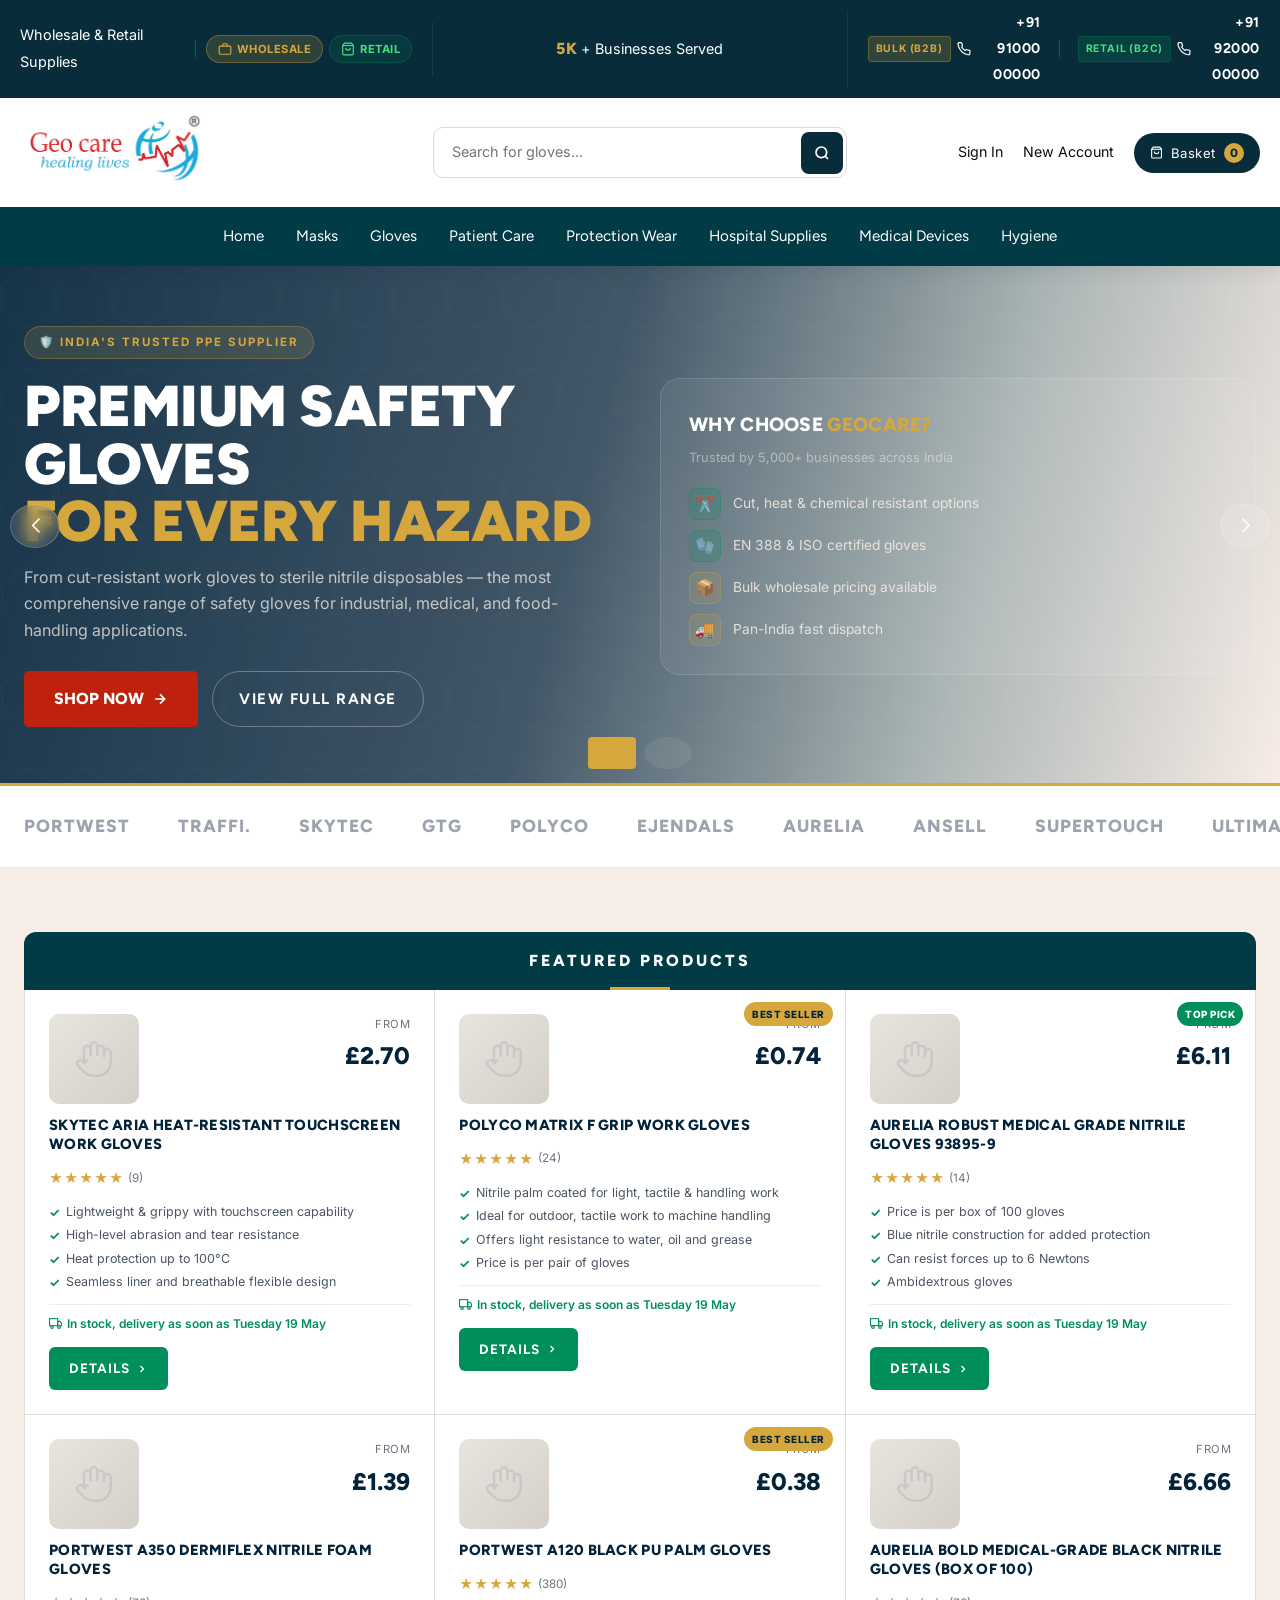
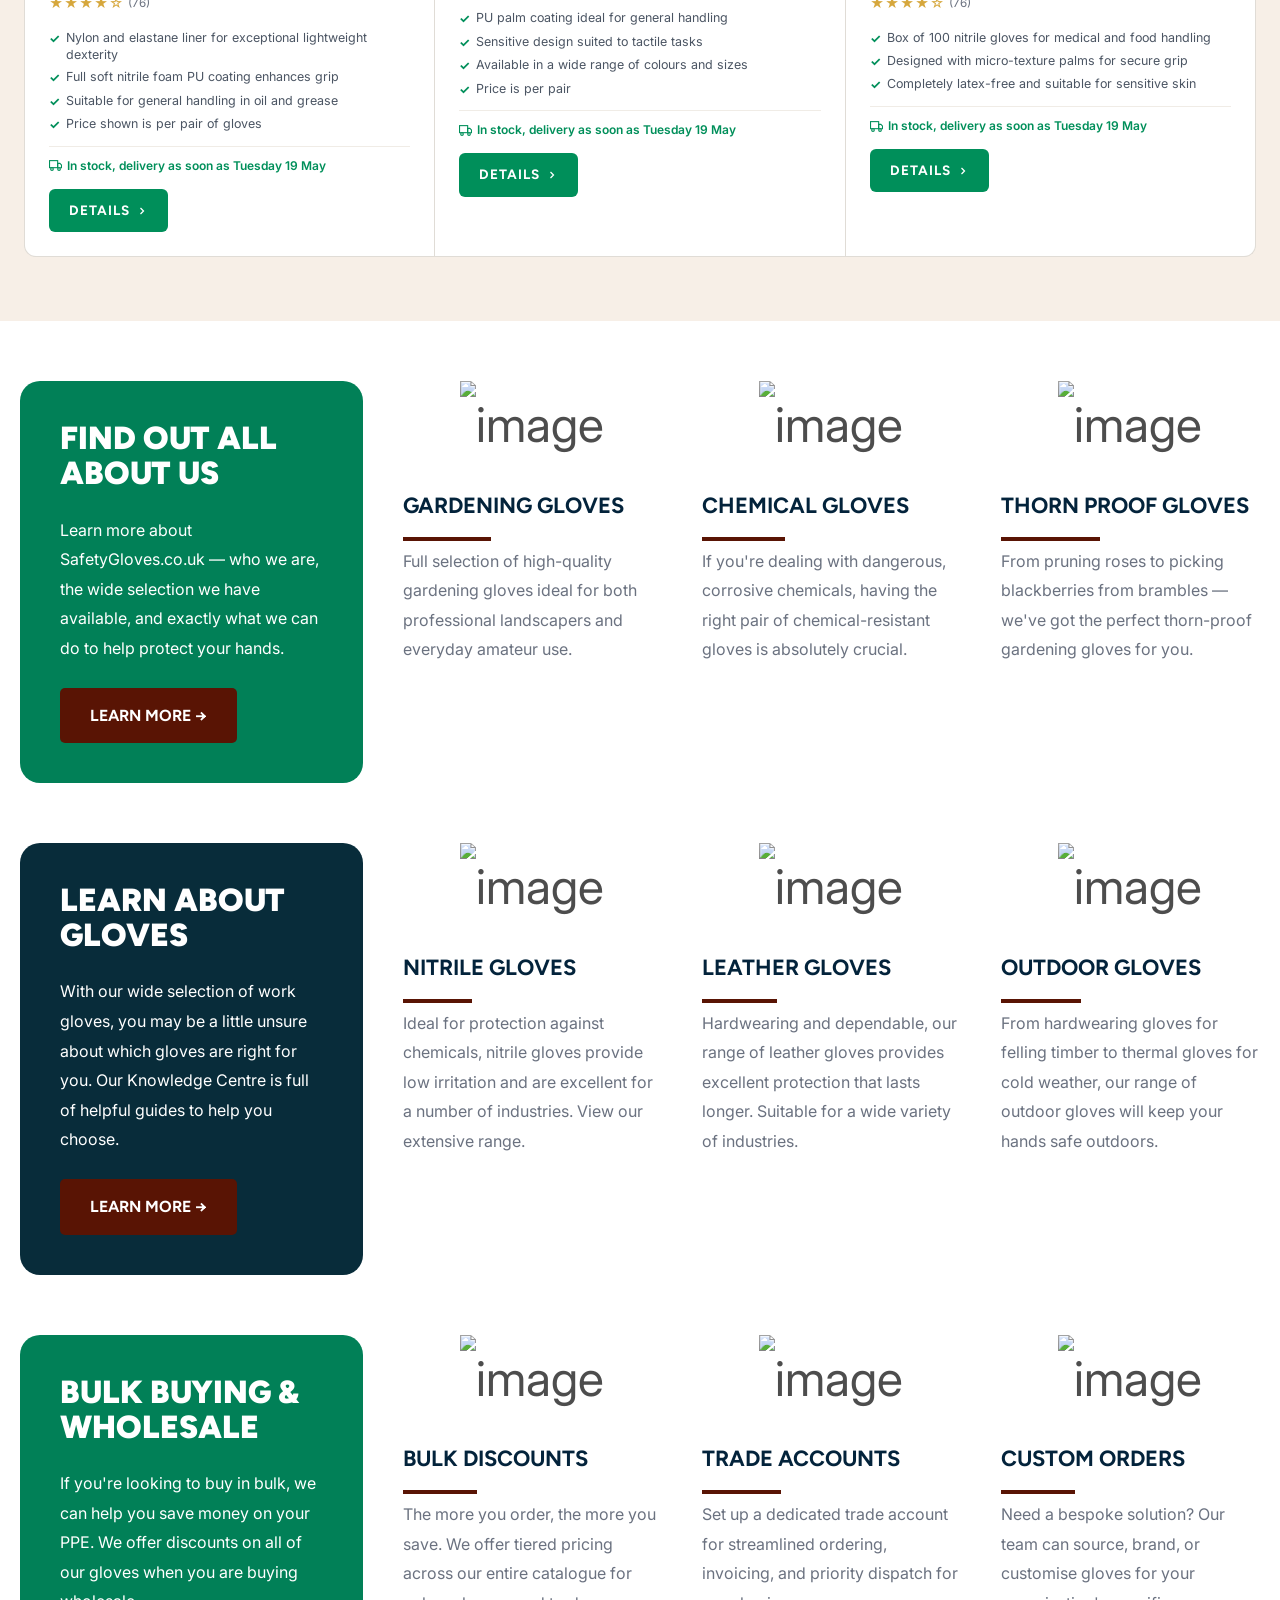
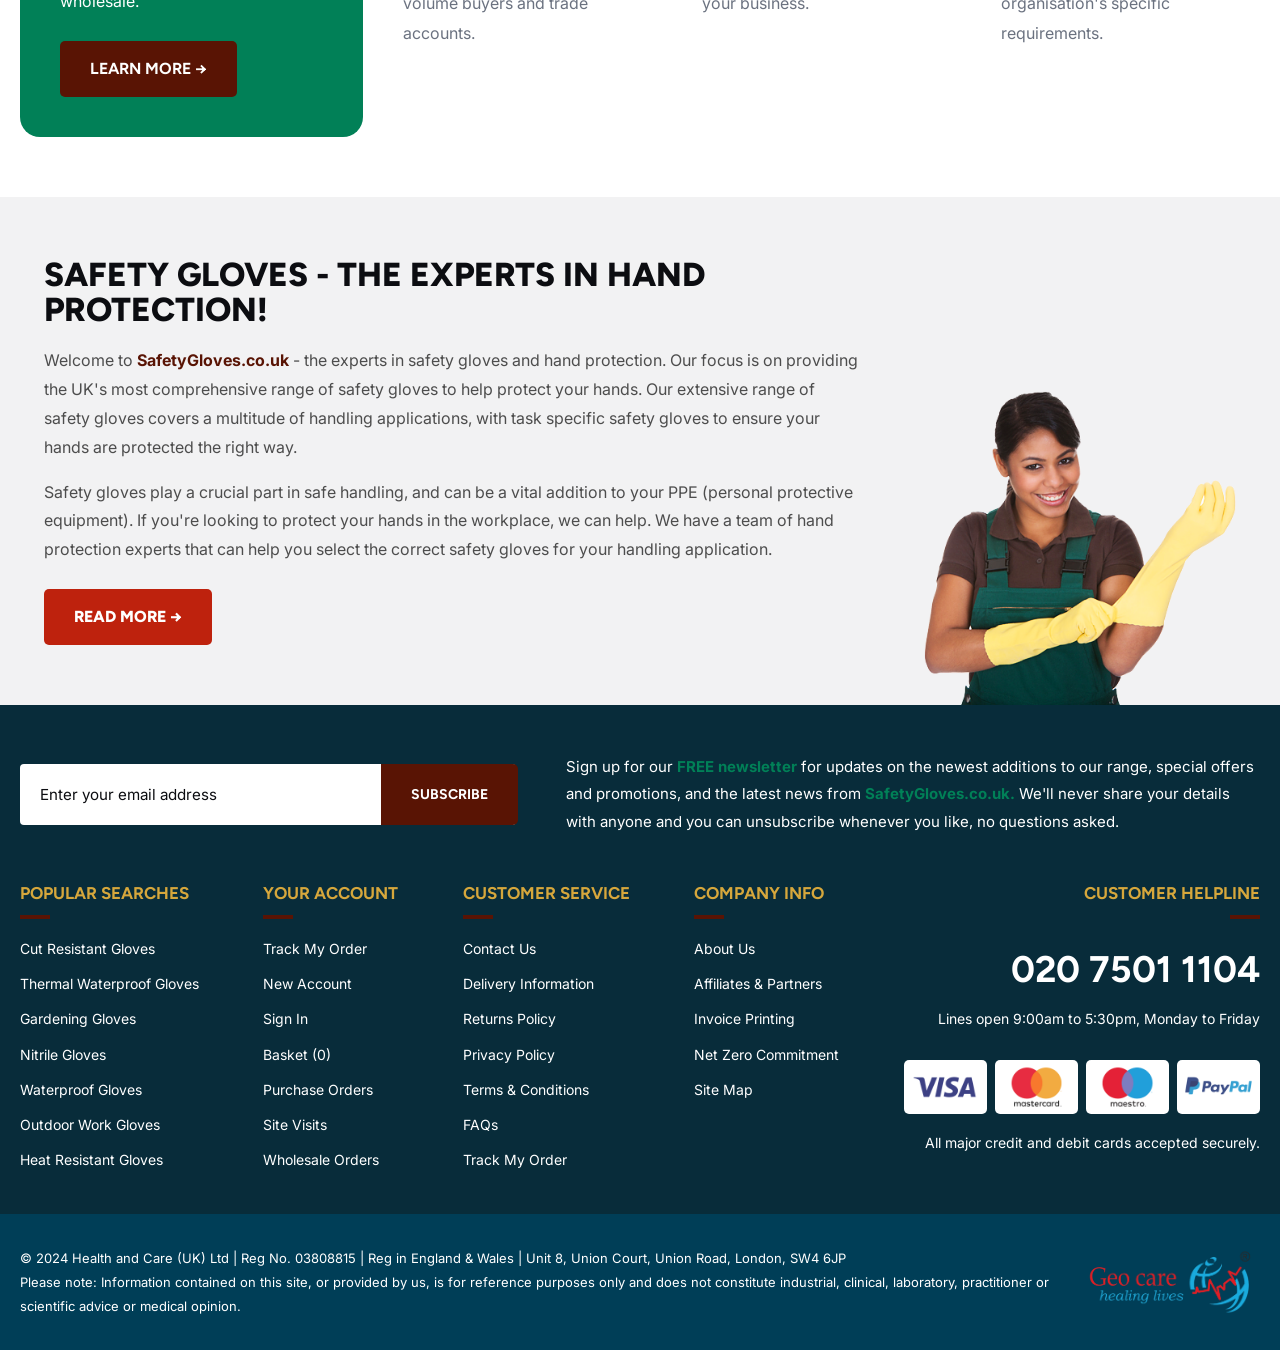
==== commit 43145443: "footer image commit" ====
--- a/index.html
+++ b/index.html
@@ -816,10 +816,10 @@
                             <div class="footer-hours">Lines open 9:00am to 5:30pm, Monday to Friday</div>
                             <br>
                             <div class="payment-icons">
-                                <img alt="Visa" src="/assets/images/payments-visa.png" title="Visa">
-                                <img alt="Mastercard" src="/assets/images/payments-mastercard.png" title="Mastercard">
-                                <img alt="Maestro" src="/assets/images/payments-maestro.png" title="Maestro">
-                                <img alt="PayPal" src="/assets/images/payments-paypal.png" title="PayPal">
+                                <img alt="Visa" src="https://muteckaruppu.github.io/Geocare/assets/images/payments-visa.png" title="Visa">
+                                <img alt="Mastercard" src="https://muteckaruppu.github.io/Geocare/assets/images/payments-mastercard.png" title="Mastercard">
+                                <img alt="Maestro" src="https://muteckaruppu.github.io/Geocare/assets/images/payments-maestro.png" title="Maestro">
+                                <img alt="PayPal" src="https://muteckaruppu.github.io/Geocare/assets/images/payments-paypal.png" title="PayPal">
                             </div>
                             <div class="footer-cards">All major credit and debit cards accepted securely.</div>
                         </div>
@@ -832,7 +832,7 @@
                             <p>© 2024 Health and Care (UK) Ltd | Reg No. 03808815 | Reg in England & Wales | Unit 8, Union Court, Union Road, London, SW4 6JP</p>
                             <p>Please note: Information contained on this site, or provided by us, is for reference purposes only and does not constitute industrial, clinical, laboratory, practitioner or scientific advice or medical opinion.</p>
                         </div>
-                    <img alt="logo" src="/assets/images/header/geocare-logo.png" title="logo">
+                    <img alt="logo" src="https://muteckaruppu.github.io/Geocare/assets/images/header/geocare-logo.png" title="logo">
                     </div>
                 </div>
             </div>
--- a/assets/css/framework.css
+++ b/assets/css/framework.css
@@ -2,15 +2,16 @@
 
 @import url('https://fonts.googleapis.com/css2?family=Figtree:ital,wght@0,300..900;1,300..900&display=swap'); /* Figtree Font */
 @import url('https://fonts.googleapis.com/css2?family=DM+Sans:ital,opsz,wght@0,9..40,100..1000;1,9..40,100..1000&display=swap'); /* DM Sans */
+@import url('https://fonts.googleapis.com/css2?family=Figtree:ital,wght@0,300..900;1,300..900&family=Inter:ital,opsz,wght@0,14..32,100..900;1,14..32,100..900&display=swap'); /* Inter Font */
 
 
 
 /* @theme variables */
 
 :root {  
-	--mt-base-font: "DM Sans", sans-serif;
+	--mt-base-font: "Inter", sans-serif;
 	--mt-base-font-weight: 400;
-	--mt-base-line-height: 1.625;
+	--mt-base-line-height: 1.85;
 	
 	--mt-head-font: "Figtree", sans-serif;
 	--mt-head-font-weight: 700;
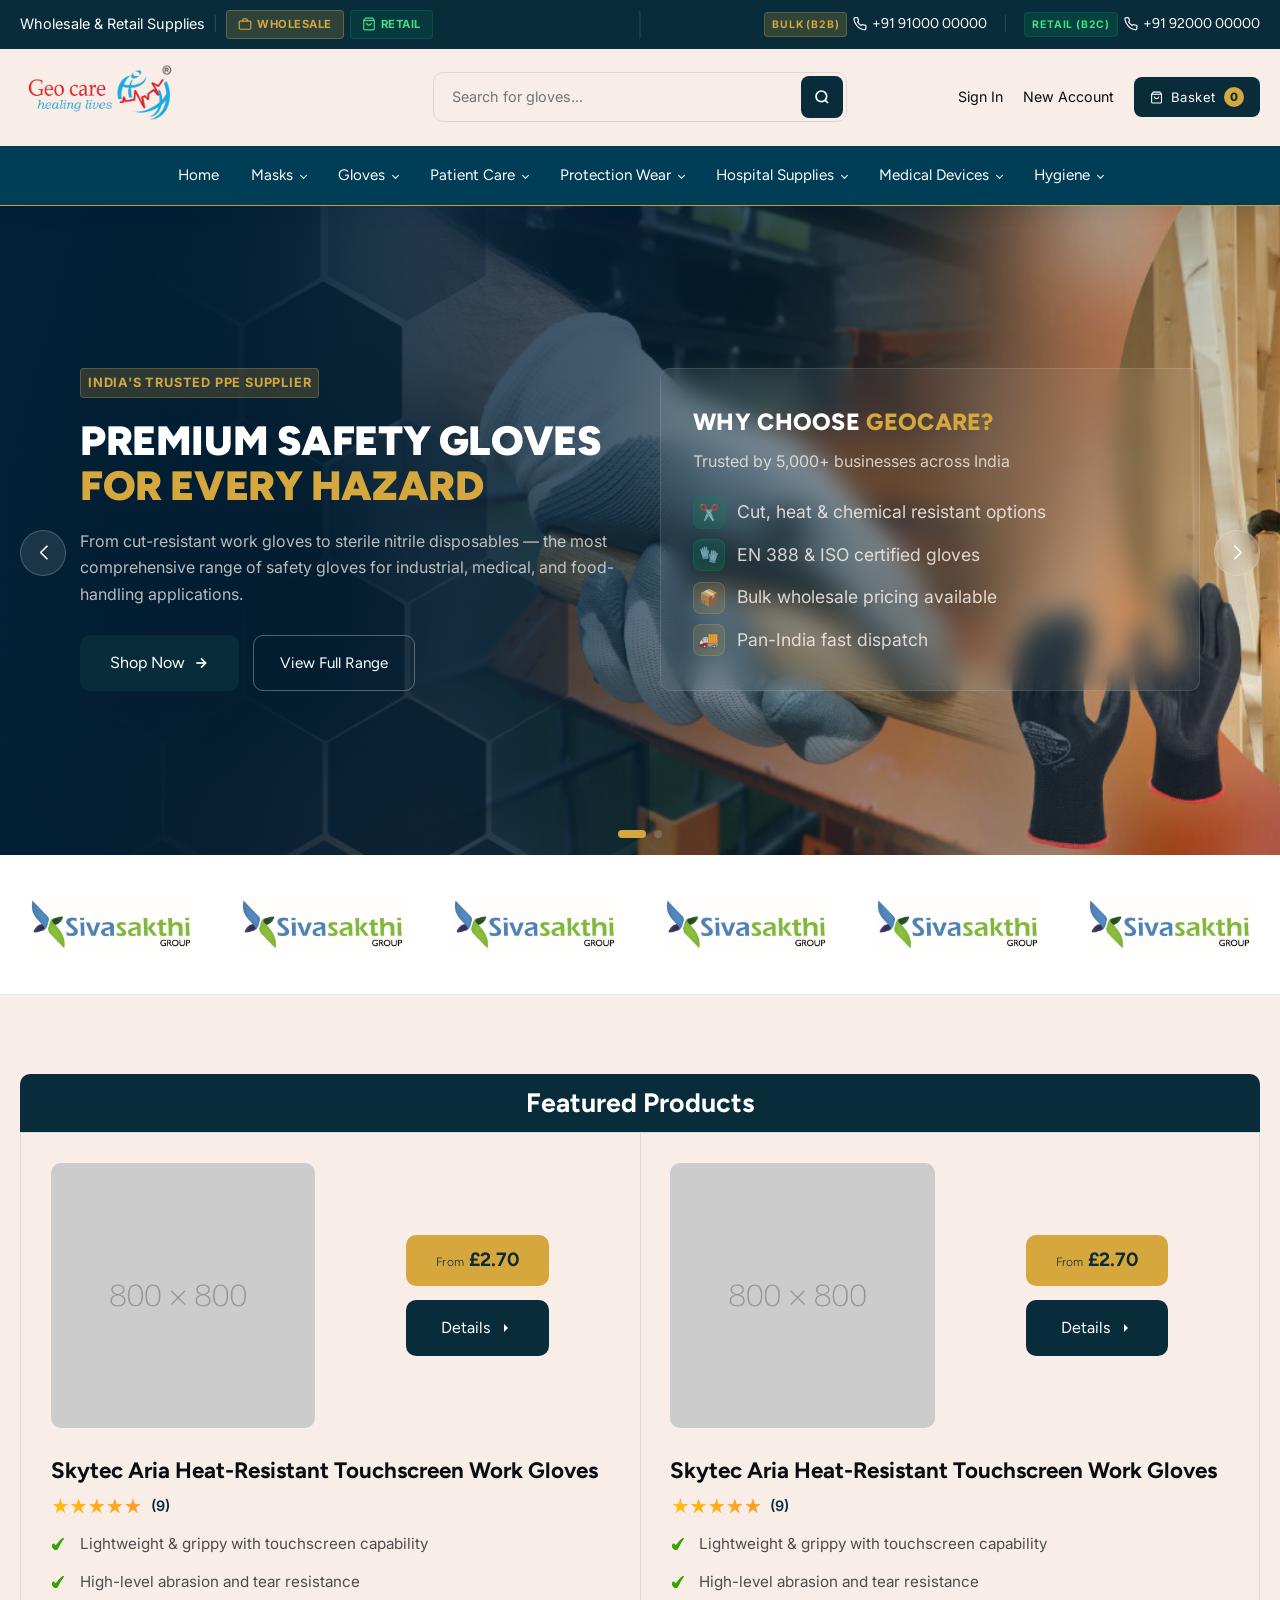
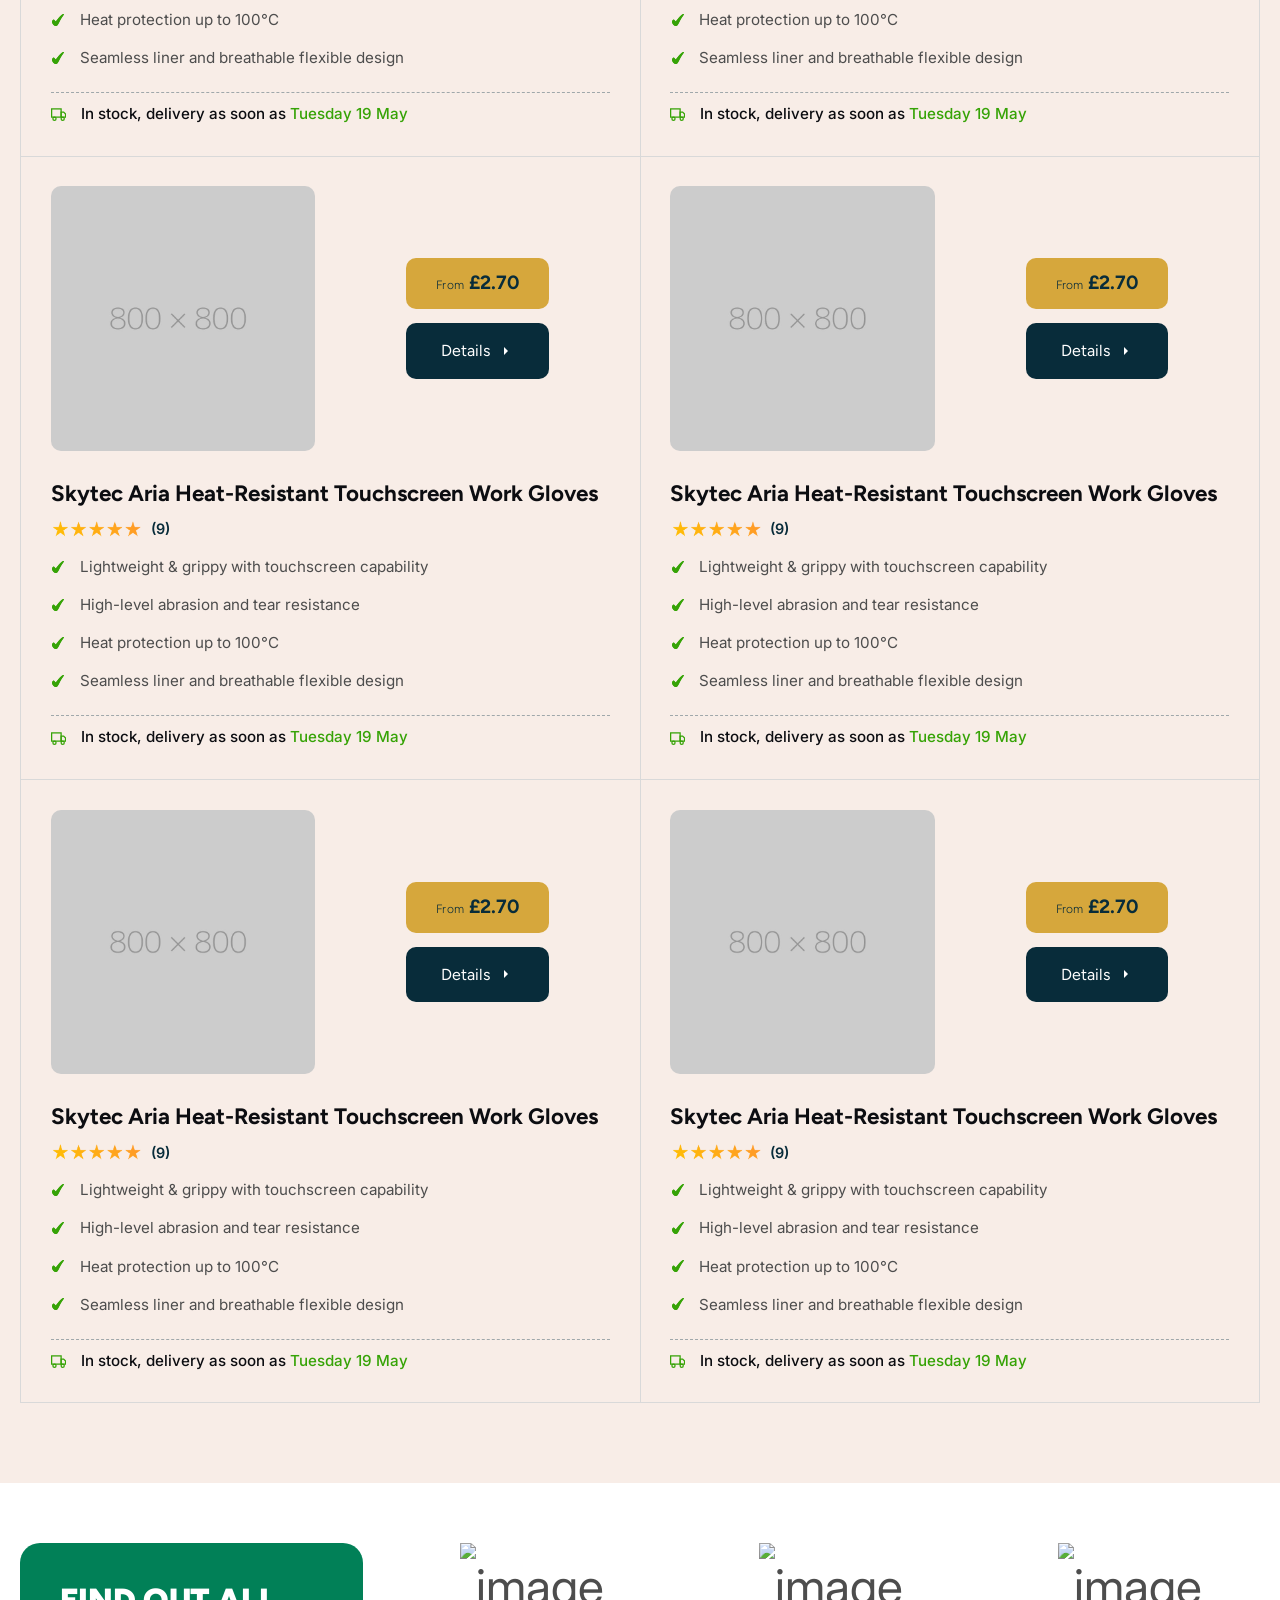
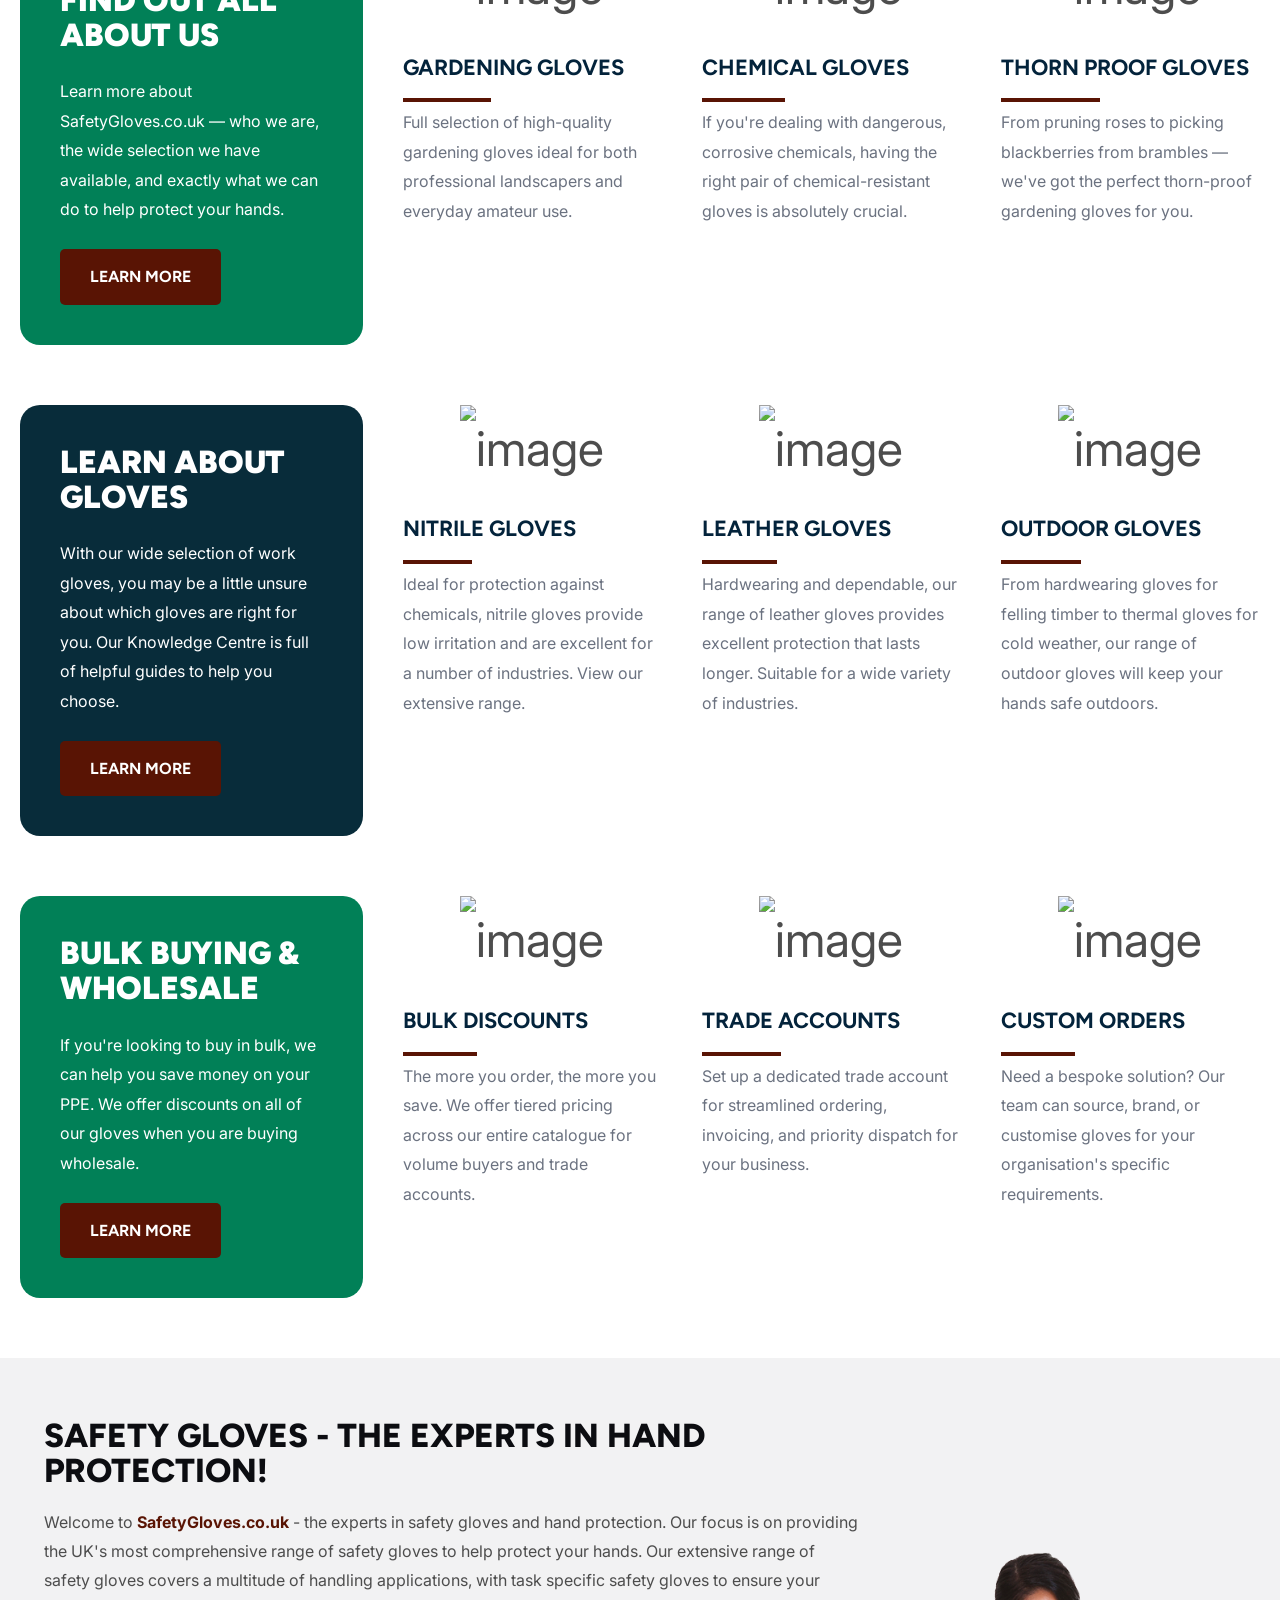
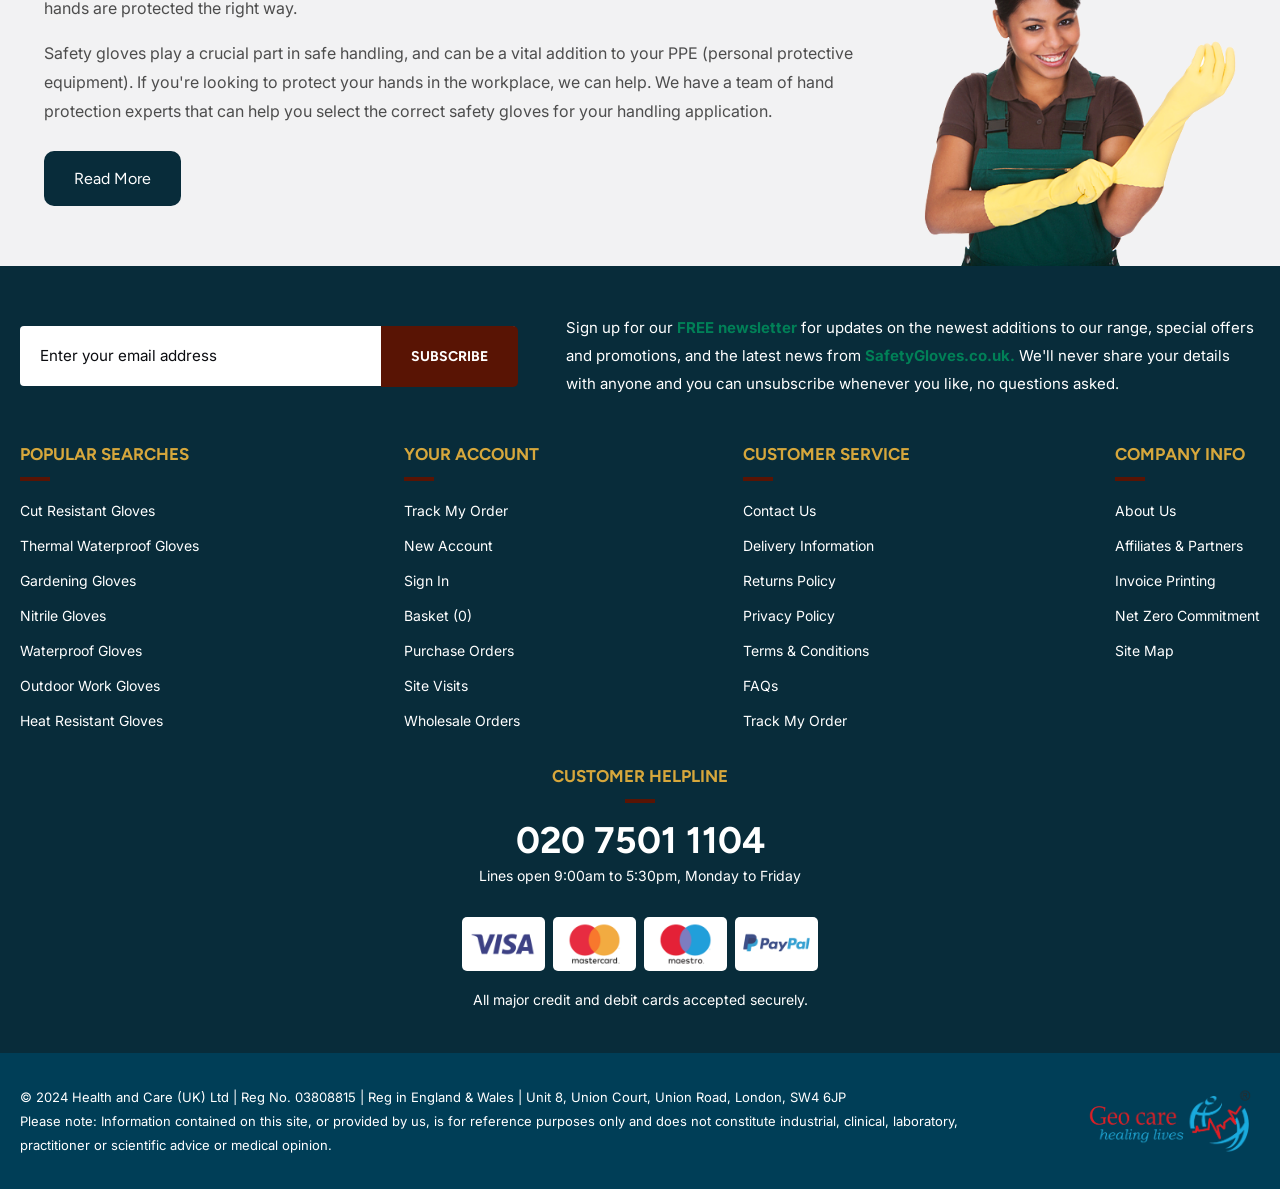
==== commit be5770ff: "product & slider update" ====
--- a/index.html
+++ b/index.html
@@ -6,9 +6,9 @@
     <meta charset="UTF-8">
     <meta http-equiv="X-UA-Compatible" content="IE=edge">
     <meta name="viewport" content="width=device-width, initial-scale=1.0">
-    <meta name="description" content="Safety Gloves is a leading provider of high-quality hand protection solutions in the UK. We offer a wide range of safety gloves designed to protect your hands from various hazards in the workplace. Our gloves are made from durable materials and are designed to provide comfort and flexibility while ensuring maximum protection. Whether you need gloves for construction, manufacturing, or any other industry, we have the right solution for you. Trust Safety Gloves for all your hand protection needs.">
-
-    <title>Safety Gloves – Hand Protection Experts | UK</title>
+    <meta name="description" content="Geocare Healthcare is a leading provider of high-quality hand protection solutions in the UK. We offer a wide range of Geocare Healthcare designed to protect your hands from various hazards in the workplace. Our gloves are made from durable materials and are designed to provide comfort and flexibility while ensuring maximum protection. Whether you need gloves for construction, manufacturing, or any other industry, we have the right solution for you. Trust Geocare Healthcare for all your hand protection needs.">
+
+    <title>Geocare Healthcare – Leading Global Provider of Medical Devices, Home Care Products, and Surgical Disposable Products</title>
 
     <!-- Fav Icon -->
     <link rel="icon" type="image/x-icon" href="assets/imgs/logo/favicon.png">
@@ -27,7 +27,6 @@
         <div class="inner-wrapper">
 
             <!-- Header Start -->
-
             <header id="header-wrapper" class="header-wrapper mt__header">
 
                 <!-- Topbar -->
@@ -102,7 +101,6 @@
                 </div>
 
                 <!-- Main Header -->
-
                 <div class="mt__header_wrapper">
                     <div class="container">
                         <div class="mt__header_main">
@@ -122,6 +120,7 @@
                             <!-- Header Icons -->
                             <div class="mt__header_icon mt__text_end">
                                 <div class="header-actions">
+
                                     <a href="#" class="btn-ghost">Sign In</a>
                                     <a href="#" class="btn-ghost">New Account</a>
                                     <button class="btn-basket">
@@ -129,9 +128,13 @@
                                         Basket
                                         <span class="basket-count">0</span>
                                     </button>
+
                                     <button class="hamburger" id="hamburger" aria-label="Open menu">
-                                        <span></span><span></span><span></span>
+                                        <span></span>
+                                        <span></span>
+                                        <span></span>
                                     </button>
+                                    
                                 </div>
                             </div>
                         </div>
@@ -139,7 +142,6 @@
                 </div>
 
                 <!-- Header Navigation -->
-
                 <div class="mt__header_navbar">
                     <nav class="mt__navbar">
                         <div class="container">
@@ -155,118 +157,234 @@
                                     <!-- Masks -->
                                     <li class="menu-item dropdown">
                                         <a class="menu-link dropdown-toggle" href="#" id="masksMenu" data-toggle="dropdown">
-                                            Masks
+                                            <span>Masks</span>
                                         </a>
                                         <ul class="sub-menu">
-                                            <a class="dropdown-item" href="#">3PLY Geocare Blue Mask</a>
-                                            <a class="dropdown-item" href="#">3PLY Geocare Black Mask</a>
+                                            <li class="menu-item">
+                                                <a class="dropdown-item menu-link" href="#">
+                                                    <span>3PLY Geocare Blue Mask</span>
+                                                </a>
+                                            </li>
+                                            <li class="menu-item">
+                                                <a class="dropdown-item menu-link" href="#">
+                                                    <span>3PLY Geocare Black Mask</span>
+                                                </a>
+                                            </li>
                                         </ul>
                                     </li>
 
                                     <!-- Gloves -->
-                                    <li class="menu-item dropdown">
+                                    <li class="menu-item dropdown has-mega-menu">
                                         <a class="menu-link dropdown-toggle" href="#" id="glovesMenu" data-toggle="dropdown">
-                                            Gloves
+                                            <span>Gloves</span>
                                         </a>
-                                        <div class="mega-menu">
-                                            <div class="mega-col">
-                                                <h4>Buying Guides</h4>
-                                                <ul>
-                                                    <li><a href="#">How to Choose Gloves</a></li>
-                                                    <li><a href="#">Sizing Guide</a></li>
-                                                    <li><a href="#">Material Guide</a></li>
-                                                    <li><a href="#">EN Standards Explained</a></li>
-                                                </ul>
-                                            </div>
-                                            <div class="mega-col">
-                                                <h4>Industry Guides</h4>
-                                                <ul>
-                                                    <li><a href="#">Construction Guide</a></li>
-                                                    <li><a href="#">Healthcare Guide</a></li>
-                                                    <li><a href="#">Chemical Guide</a></li>
-                                                    <li><a href="#">Food Industry Guide</a></li>
-                                                </ul>
+                                        <ul class="sub-menu">
+                                            <li class="menu-item">
+                                                <div class="mega-menu">
+                                                    <div class="mega-col">
+                                                        <h4 class="menu-title">Buying Guides</h4>
+                                                        <ul>
+                                                            <li><a href="#">How to Choose Gloves</a></li>
+                                                            <li><a href="#">Sizing Guide</a></li>
+                                                            <li><a href="#">Material Guide</a></li>
+                                                            <li><a href="#">EN Standards Explained</a></li>
+                                                        </ul>
+                                                    </div>
+                                                    <div class="mega-col">
+                                                        <h4 class="menu-title">Industry Guides</h4>
+                                                        <ul>
+                                                            <li><a href="#">Construction Guide</a></li>
+                                                            <li><a href="#">Healthcare Guide</a></li>
+                                                            <li><a href="#">Chemical Guide</a></li>
+                                                            <li><a href="#">Food Industry Guide</a></li>
+                                                        </ul>
+                                                        </div>
+                                                    <div class="mega-col">
+                                                        <h4 class="menu-title">Knowledge Base</h4>
+                                                        <ul>
+                                                            <li><a href="#">PPE Regulations UK</a></li>
+                                                            <li><a href="#">Glove Care Tips</a></li>
+                                                            <li><a href="#">Blog & News</a></li>
+                                                            <li><a href="#">FAQs</a></li>
+                                                        </ul>
+                                                    </div>
                                                 </div>
-                                            <div class="mega-col">
-                                                <h4>Knowledge Base</h4>
-                                                <ul>
-                                                    <li><a href="#">PPE Regulations UK</a></li>
-                                                    <li><a href="#">Glove Care Tips</a></li>
-                                                    <li><a href="#">Blog & News</a></li>
-                                                    <li><a href="#">FAQs</a></li>
-                                                </ul>
-                                            </div>
-                                        </div>
+                                            </li>
+                                        </ul>
                                     </li>
 
                                     <!-- Patient Care -->
                                     <li class="menu-item dropdown">
                                         <a class="menu-link dropdown-toggle" href="#" id="patientMenu" data-toggle="dropdown">
-                                            Patient Care
+                                            <span>Patient Care</span>
                                         </a>
                                         <ul class="sub-menu">
-                                            <a class="dropdown-item" href="#">Patient Kit</a>
-                                            <a class="dropdown-item" href="#">Geo Underpad 10s Pack</a>
-                                            <a class="dropdown-item" href="#">Geo Underpad Singles Pack</a>
-                                            <a class="dropdown-item" href="#">Adult Diaper M</a>
-                                            <a class="dropdown-item" href="#">Adult Diaper L</a>
-                                            <a class="dropdown-item" href="#">Adult Diaper XL</a>
-                                            <a class="dropdown-item" href="#">Adult Wipes</a>
-                                            <a class="dropdown-item" href="#">Air Bed Mattress</a>
+                                            <li class="menu-item">
+                                                <a class="dropdown-item menu-link" href="#">
+                                                    <span>Patient Kit</span>
+                                                </a>
+                                            </li>
+                                            <li class="menu-item">
+                                                <a class="dropdown-item menu-link" href="#">
+                                                    <span>Geo Underpad 10s Pack</span>
+                                                </a>
+                                            </li>
+                                            <li class="menu-item">
+                                                <a class="dropdown-item menu-link" href="#">
+                                                    <span>Geo Underpad Singles Pack</span>
+                                                </a>
+                                            </li>
+                                            <li class="menu-item">
+                                                <a class="dropdown-item menu-link" href="#">
+                                                    <span>Adult Diaper M</span>
+                                                </a>
+                                            </li>
+                                            <li class="menu-item">
+                                                <a class="dropdown-item menu-link" href="#">
+                                                    <span>Adult Diaper L</span>
+                                                </a>
+                                            </li>
+                                            <li class="menu-item">
+                                                <a class="dropdown-item menu-link" href="#">
+                                                    <span>Adult Diaper XL</span>
+                                                </a>
+                                            </li>
+                                            <li class="menu-item">
+                                                <a class="dropdown-item menu-link" href="#">
+                                                    <span>Adult Wipes</span>
+                                                </a>
+                                            </li>
+                                            <li class="menu-item">
+                                                <a class="dropdown-item menu-link" href="#">
+                                                    <span>Air Bed Mattress</span>
+                                                </a>
+                                            </li>
                                         </ul>
                                     </li>
 
                                     <!-- Protection Wear -->
                                     <li class="menu-item dropdown">
                                         <a class="menu-link dropdown-toggle" href="#" id="protectionMenu" data-toggle="dropdown">
-                                            Protection Wear
+                                            <span>Protection Wear</span>
                                         </a>
                                         <ul class="sub-menu">
-                                            <a class="dropdown-item" href="#">Plastic Apron</a>
-                                            <a class="dropdown-item" href="#">Visitor Gown</a>
-                                            <a class="dropdown-item" href="#">Surgeon Gown with Hand Towel</a>
-                                            <a class="dropdown-item" href="#">Head Cap 18"</a>
-                                            <a class="dropdown-item" href="#">Head Cap 21"</a>
-                                            <a class="dropdown-item" href="#">Surgeon Cap</a>
-                                            <a class="dropdown-item" href="#">Shoe Cover (Non-Woven)</a>
-                                            <a class="dropdown-item" href="#">Shoe Cover (Poly)</a>
+                                            <li class="menu-item">
+                                                <a class="dropdown-item menu-link" href="#">
+                                                    <span>Plastic Apron</span>
+                                                </a>
+                                            </li>
+                                            <li class="menu-item">
+                                                <a class="dropdown-item menu-link" href="#">
+                                                    <span>Visitor Gown</span>
+                                                </a>
+                                            </li>
+                                            <li class="menu-item">
+                                                <a class="dropdown-item menu-link" href="#">
+                                                    <span>Surgeon Gown with Hand Towel</span>
+                                                </a>
+                                            </li>
+                                            <li class="menu-item">
+                                                <a class="dropdown-item menu-link" href="#">
+                                                    <span>Head Cap 18"</span>
+                                                </a>
+                                            </li>
+                                            <li class="menu-item">
+                                                <a class="dropdown-item menu-link" href="#">
+                                                    <span>Head Cap 21"</span>
+                                                </a>
+                                            </li>
+                                            <li class="menu-item">
+                                                <a class="dropdown-item menu-link" href="#">
+                                                    <span>Surgeon Cap</span>
+                                                </a>
+                                            </li>
+                                            <li class="menu-item">
+                                                <a class="dropdown-item menu-link" href="#">
+                                                    <span>Shoe Cover (Non-Woven)</span>
+                                                </a>
+                                            </li>
+                                            <li class="menu-item">
+                                                <a class="dropdown-item menu-link" href="#">
+                                                    <span>Shoe Cover (Poly)</span>
+                                                </a>
+                                            </li>
                                         </ul>
                                     </li>
 
                                     <!-- Hospital Supplies -->
                                     <li class="menu-item dropdown">
                                         <a class="menu-link dropdown-toggle" href="#" id="hospitalMenu" data-toggle="dropdown">
-                                            Hospital Supplies
+                                            <span>Hospital Supplies</span>
                                         </a>
                                         <ul class="sub-menu">
-                                            <a class="dropdown-item" href="#">Bedsheet with Pillow Cover</a>
-                                            <a class="dropdown-item" href="#">Bedsheet with Pillow Cover (SMS)</a>
+                                            <li class="menu-item">
+                                                <a class="dropdown-item menu-link" href="#">
+                                                    <span>Bedsheet with Pillow Cover</span>
+                                                </a>
+                                            </li>
+                                            <li class="menu-item">
+                                                <a class="dropdown-item menu-link" href="#">
+                                                    <span>Bedsheet with Pillow Cover (SMS)</span>
+                                                </a>
+                                            </li>
                                         </ul>
                                     </li>
 
                                     <!-- Medical Devices -->
                                     <li class="menu-item dropdown">
                                         <a class="menu-link dropdown-toggle" href="#" id="medicalMenu" data-toggle="dropdown">
-                                            Medical Devices
+                                            <span>Medical Devices</span>
                                         </a>
                                         <ul class="sub-menu">
-                                            <a class="dropdown-item" href="#">Nebulizer</a>
-                                            <a class="dropdown-item" href="#">Geocare Digital Thermometer</a>
-                                            <a class="dropdown-item" href="#">Geocare Flexi Thermometer</a>
-                                            <a class="dropdown-item" href="#">BP Monitor</a>
-                                            <a class="dropdown-item" href="#">Stethoscope</a>
-                                            <a class="dropdown-item" href="#">Blood Lancet</a>
+                                            <li class="menu-item">
+                                                <a class="dropdown-item menu-link" href="#">
+                                                    <span>Nebulizer</span>
+                                                </a>
+                                            </li>
+                                            <li class="menu-item">
+                                                <a class="dropdown-item menu-link" href="#">
+                                                    <span>Geocare Digital Thermometer</span>
+                                                </a>
+                                            </li>
+                                            <li class="menu-item">
+                                                <a class="dropdown-item menu-link" href="#">
+                                                    <span>Geocare Flexi Thermometer</span>
+                                                </a>
+                                            </li>
+                                            <li class="menu-item">
+                                                <a class="dropdown-item menu-link" href="#">
+                                                    <span>BP Monitor</span>
+                                                </a>
+                                            </li>
+                                            <li class="menu-item">
+                                                <a class="dropdown-item menu-link" href="#">
+                                                    <span>Stethoscope</span>
+                                                </a>
+                                            </li>
+                                            <li class="menu-item">
+                                                <a class="dropdown-item menu-link" href="#">
+                                                    <span>Blood Lancet</span>
+                                                </a>
+                                            </li>
                                         </ul>
                                     </li>
 
                                     <!-- Hygiene -->
                                     <li class="menu-item dropdown">
                                         <a class="menu-link dropdown-toggle" href="#" id="hygieneMenu" data-toggle="dropdown">
-                                            Hygiene
+                                            <span>Hygiene</span>
                                         </a>
                                         <ul class="sub-menu">
-                                            <a class="dropdown-item" href="#">Sanitizer Blue</a>
-                                            <a class="dropdown-item" href="#">Sanitizer Pink</a>
+                                            <li class="menu-item">
+                                                <a class="dropdown-item menu-link" href="#">
+                                                    <span>Sanitizer Blue</span>
+                                                </a>
+                                            </li>
+                                            <li class="menu-item">
+                                                <a class="dropdown-item menu-link" href="#">
+                                                    <span>Sanitizer Pink</span>
+                                                </a>
+                                            </li>
                                         </ul>
                                     </li>
 
@@ -276,318 +394,411 @@
                     </nav>
                 </div>
 
-
-
             </header>
-
             <!-- Header End -->
 
             <!-- Content Start -->
-
-             <main class="main-area">
+            <main class="main-area">
                 <div id="primary">
 
-                    <!-- HERO SWIPER SLIDER -->
+                    <!-- Main Banner Slider -->
                     <section class="hero-swiper swiper" id="heroSwiper">
-                    <div class="swiper-wrapper">
-
-                        <!-- SLIDE 1: Product-focused -->
-                        <div class="swiper-slide">
-                        <div class="slide-bg" style="background-image: url('https://www.safetygloves.co.uk/user/construction-slideshow-2026-v3.jpg'); background-position: center center;"></div>
-                        <div class="slide-overlay slide-overlay-1"></div>
-                        <div class="slide-hex"></div>
-                        <div class="slide-content">
-                            <div class="slide-text">
-                            <div class="slide-eyebrow">🛡️ India's Trusted PPE Supplier</div>
-                            <h1 class="slide-h1">
-                                Premium Safety Gloves
-                                <em>For Every Hazard</em>
-                            </h1>
-                            <p class="slide-sub">From cut-resistant work gloves to sterile nitrile disposables — the most comprehensive range of safety gloves for industrial, medical, and food-handling applications.</p>
-                            <div class="slide-cta">
-                                <a href="#" class="btn-primary">
-                                Shop Now
-                                <svg viewBox="0 0 24 24" fill="none" stroke="currentColor" stroke-width="2.5" width="15" height="15"><line x1="5" y1="12" x2="19" y2="12"/><polyline points="12 5 19 12 12 19"/></svg>
-                                </a>
-                                <a href="#" class="btn-secondary">View Full Range</a>
-                            </div>
-                            </div>
-                            <div class="slide-panel">
-                            <div class="slide-panel-title">Why Choose <em>GeoCare?</em></div>
-                            <div class="slide-panel-sub">Trusted by 5,000+ businesses across India</div>
-                            <ul class="slide-panel-list">
-                                <li><span class="panel-icon green">✂️</span> Cut, heat & chemical resistant options</li>
-                                <li><span class="panel-icon green">🧤</span> EN 388 & ISO certified gloves</li>
-                                <li><span class="panel-icon gold">📦</span> Bulk wholesale pricing available</li>
-                                <li><span class="panel-icon gold">🚚</span> Pan-India fast dispatch</li>
-                            </ul>
-                            </div>
-                        </div>
-                        </div>
-
-                        <!-- SLIDE 2: Healthcare/B2B focused -->
-                        <div class="swiper-slide">
-                        <div class="slide-bg" style="background-image: url('https://images.unsplash.com/photo-1584308666744-24d5c474f2ae?w=1600&q=80'); background-position: center 40%;"></div>
-                        <div class="slide-overlay slide-overlay-2"></div>
-                        <div class="slide-hex"></div>
-                        <div class="slide-content">
-                            <div class="slide-text">
-                            <div class="slide-eyebrow">🏥 Complete Healthcare Supply Partner</div>
-                            <h1 class="slide-h1">
-                                Full-Spectrum PPE
-                                <em>For Healthcare & Clinics</em>
-                            </h1>
-                            <p class="slide-sub">Equipping hospitals, clinics, and pharmaceutical labs with sterile gloves, patient-care products, and complete PPE solutions — from a single trusted B2B source.</p>
-                            <div class="slide-cta">
-                                <a href="#" class="btn-primary">
-                                Explore Products
-                                <svg viewBox="0 0 24 24" fill="none" stroke="currentColor" stroke-width="2.5" width="15" height="15"><line x1="5" y1="12" x2="19" y2="12"/><polyline points="12 5 19 12 12 19"/></svg>
-                                </a>
-                                <a href="#" class="btn-gold">
-                                Get Bulk Quote
-                                <svg viewBox="0 0 24 24" fill="none" stroke="currentColor" stroke-width="2.5" width="15" height="15"><path d="M21 15a2 2 0 01-2 2H7l-4 4V5a2 2 0 012-2h14a2 2 0 012 2z"/></svg>
-                                </a>
-                            </div>
-                            </div>
-                            <div class="slide-panel">
-                            <div class="slide-panel-title">Healthcare <em>Solutions</em></div>
-                            <div class="slide-panel-sub">From OPDs to surgical suites — covered</div>
-                            <ul class="slide-panel-list">
-                                <li><span class="panel-icon green">💊</span> Sterile & powder-free nitrile gloves</li>
-                                <li><span class="panel-icon green">🔬</span> Lab-grade latex & vinyl options</li>
-                                <li><span class="panel-icon gold">🏥</span> Medical-grade certified products</li>
-                                <li><span class="panel-icon gold">🤝</span> Dedicated B2B account managers</li>
-                            </ul>
-                            </div>
-                        </div>
-                        </div>
-
-                    </div>
-
-                    <!-- Controls -->
-                    <div class="swiper-button-prev"></div>
-                    <div class="swiper-button-next"></div>
-                    <div class="swiper-pagination"></div>
-                    <div class="swiper-progress" id="swiperProgress"></div>
+                        <div class="swiper-wrapper">
+                            <div class="swiper-slide">
+
+                                <div class="slide-bg" style="background-image: url('/assets/images/main-banner/construction-slideshow.jpg');"></div>
+                                <div class="slide-overlay slide-overlay-1"></div>
+                                <div class="slide-content">
+                                    <div class="slide-text">
+                                        <div class="slide-eyebrow">India's Trusted PPE Supplier</div>
+                                        <h2 class="slide-h1">
+                                            Premium Safety Gloves
+                                            <em>For Every Hazard</em>
+                                        </h2>
+                                        <p class="slide-sub">From cut-resistant work gloves to sterile nitrile disposables — the most comprehensive range of safety gloves for industrial, medical, and food-handling applications.</p>
+                                        <div class="slide-cta">
+                                            <a href="#" class="btn-primary">
+                                                Shop Now
+                                                <svg viewBox="0 0 24 24" fill="none" stroke="currentColor" stroke-width="2.5" width="15" height="15"><line x1="5" y1="12" x2="19" y2="12"/><polyline points="12 5 19 12 12 19"/></svg>
+                                            </a>
+                                            <a href="#" class="btn-secondary">View Full Range</a>
+                                        </div>
+                                    </div>
+
+                                    <div class="slide-panel">
+                                        <div class="slide-panel-title">Why Choose <em>GeoCare?</em></div>
+                                        <div class="slide-panel-sub">Trusted by 5,000+ businesses across India</div>
+                                        <ul class="slide-panel-list">
+                                            <li><span class="panel-icon green">✂️</span> Cut, heat & chemical resistant options</li>
+                                            <li><span class="panel-icon green">🧤</span> EN 388 & ISO certified gloves</li>
+                                            <li><span class="panel-icon gold">📦</span> Bulk wholesale pricing available</li>
+                                            <li><span class="panel-icon gold">🚚</span> Pan-India fast dispatch</li>
+                                        </ul>
+                                    </div>
+                                </div>
+
+                            </div>
+                            <div class="swiper-slide">
+
+                                <div class="slide-bg" style="background-image: url('/assets/images/main-banner/construction-slideshow-1.jpg');"></div>
+                                <div class="slide-overlay slide-overlay-2"></div>
+                                <div class="slide-content">
+                                    <div class="slide-text">
+                                        <div class="slide-eyebrow">Complete Healthcare Supply Partner</div>
+                                        <h2 class="slide-h1">
+                                            Full-Spectrum PPE
+                                            <em>For Healthcare & Clinics</em>
+                                        </h2>
+                                        <p class="slide-sub">Equipping hospitals, clinics, and pharmaceutical labs with sterile gloves, patient-care products, and complete PPE solutions — from a single trusted B2B source.</p>
+                                        <div class="slide-cta">
+                                            <a href="#" class="btn-primary">
+                                                Explore Products
+                                                <svg viewBox="0 0 24 24" fill="none" stroke="currentColor" stroke-width="2.5" width="15" height="15"><line x1="5" y1="12" x2="19" y2="12"/><polyline points="12 5 19 12 12 19"/></svg>
+                                            </a>
+                                            <a href="#" class="btn-gold">
+                                                Get Bulk Quote
+                                                <svg viewBox="0 0 24 24" fill="none" stroke="currentColor" stroke-width="2.5" width="15" height="15"><path d="M21 15a2 2 0 01-2 2H7l-4 4V5a2 2 0 012-2h14a2 2 0 012 2z"/></svg>
+                                            </a>
+                                        </div>
+                                    </div>
+                                    
+                                    <div class="slide-panel">
+                                        <div class="slide-panel-title">Healthcare <em>Solutions</em></div>
+                                        <div class="slide-panel-sub">From OPDs to surgical suites — covered</div>
+                                        <ul class="slide-panel-list">
+                                            <li><span class="panel-icon green">💊</span> Sterile & powder-free nitrile gloves</li>
+                                            <li><span class="panel-icon green">🔬</span> Lab-grade latex & vinyl options</li>
+                                            <li><span class="panel-icon gold">🏥</span> Medical-grade certified products</li>
+                                            <li><span class="panel-icon gold">🤝</span> Dedicated B2B account managers</li>
+                                        </ul>
+                                    </div>
+                                </div>
+                            </div>
+                        </div>
+
+                        <!-- Navigation Controls -->
+                        <div class="swiper-button-prev"></div>
+                        <div class="swiper-button-next"></div>
+                        <div class="swiper-pagination"></div>
+                        <div class="swiper-progress" id="swiperProgress"></div>
                     </section>
 
-                    <!-- BRANDS -->
-                    <div class="brands">
-                    <div class="brands-inner">
-                        <div class="brands-track">
-                        <span class="brand-logo">Portwest</span>
-                        <span class="brand-logo">Traffi.</span>
-                        <span class="brand-logo">Skytec</span>
-                        <span class="brand-logo">GTG</span>
-                        <span class="brand-logo">Polyco</span>
-                        <span class="brand-logo">Ejendals</span>
-                        <span class="brand-logo">Aurelia</span>
-                        <span class="brand-logo">Ansell</span>
-                        <span class="brand-logo">Supertouch</span>
-                        <span class="brand-logo">Ultimate</span>
-                        <span class="brand-logo">ATG</span>
-                        <span class="brand-logo">UniGloves</span>
-                        <!-- duplicate for seamless loop -->
-                        <span class="brand-logo">Portwest</span>
-                        <span class="brand-logo">Traffi.</span>
-                        <span class="brand-logo">Skytec</span>
-                        <span class="brand-logo">GTG</span>
-                        <span class="brand-logo">Polyco</span>
-                        <span class="brand-logo">Ejendals</span>
-                        <span class="brand-logo">Aurelia</span>
-                        <span class="brand-logo">Ansell</span>
-                        <span class="brand-logo">Supertouch</span>
-                        <span class="brand-logo">Ultimate</span>
-                        <span class="brand-logo">ATG</span>
-                        <span class="brand-logo">UniGloves</span>
-                        </div>
-                    </div>
-                    </div>
-
-                    <!-- FEATURED PRODUCTS -->
-                    <section class="featured">
-                    <div class="container">
-                        <div class="featured-header">Featured Products</div>
-                        <div class="products-grid">
-
-                        <!-- Product 1 -->
-                        <div class="product-card reveal">
-                            <div class="product-card-top">
-                            <div class="product-img-placeholder">
-                                <svg viewBox="0 0 24 24" fill="none" stroke="#9ca3af" stroke-width="1.5"><path d="M18 11V6a2 2 0 00-2-2v0a2 2 0 00-2 2v0M14 10V4a2 2 0 00-2-2v0a2 2 0 00-2 2v2M10 10.5V6a2 2 0 00-2-2v0a2 2 0 00-2 2v8l2.5-1.5"/><path d="M18 8a2 2 0 014 0v6a8 8 0 01-8 8h-2c-2.8 0-4.5-.86-5.99-2.34l-3.6-3.6a2 2 0 012.83-2.82L7 15"/></svg>
-                            </div>
-                            <div class="product-price-box">
-                                <div class="price-from">from</div>
-                                <div class="price-amount">£2.70</div>
-                            </div>
-                            </div>
-                            <div class="product-name">Skytec Aria Heat-Resistant Touchscreen Work Gloves</div>
-                            <div class="stars-row">
-                            <span class="star-icons">★★★★★</span>
-                            <span class="star-count">(9)</span>
-                            </div>
-                            <ul class="product-features">
-                            <li>Lightweight & grippy with touchscreen capability</li>
-                            <li>High-level abrasion and tear resistance</li>
-                            <li>Heat protection up to 100°C</li>
-                            <li>Seamless liner and breathable flexible design</li>
-                            </ul>
-                            <div class="product-delivery">
-                            <svg viewBox="0 0 24 24" fill="none" stroke="currentColor" stroke-width="2"><rect x="1" y="3" width="15" height="13"/><polygon points="16 8 20 8 23 11 23 16 16 16 16 8"/><circle cx="5.5" cy="18.5" r="2.5"/><circle cx="18.5" cy="18.5" r="2.5"/></svg>
-                            In stock, delivery as soon as Tuesday 19 May
-                            </div>
-                            <a href="#" class="btn-details">Details <svg viewBox="0 0 24 24"><polyline points="9 18 15 12 9 6"/></svg></a>
-                        </div>
-
-                        <!-- Product 2 -->
-                        <div class="product-card reveal">
-                            <span class="badge badge-best">Best Seller</span>
-                            <div class="product-card-top">
-                            <div class="product-img-placeholder">
-                                <svg viewBox="0 0 24 24" fill="none" stroke="#9ca3af" stroke-width="1.5"><path d="M18 11V6a2 2 0 00-2-2v0a2 2 0 00-2 2v0M14 10V4a2 2 0 00-2-2v0a2 2 0 00-2 2v2M10 10.5V6a2 2 0 00-2-2v0a2 2 0 00-2 2v8l2.5-1.5"/><path d="M18 8a2 2 0 014 0v6a8 8 0 01-8 8h-2c-2.8 0-4.5-.86-5.99-2.34l-3.6-3.6a2 2 0 012.83-2.82L7 15"/></svg>
-                            </div>
-                            <div class="product-price-box">
-                                <div class="price-from">from</div>
-                                <div class="price-amount">£0.74</div>
-                            </div>
-                            </div>
-                            <div class="product-name">Polyco Matrix F Grip Work Gloves</div>
-                            <div class="stars-row">
-                            <span class="star-icons">★★★★★</span>
-                            <span class="star-count">(24)</span>
-                            </div>
-                            <ul class="product-features">
-                            <li>Nitrile palm coated for light, tactile & handling work</li>
-                            <li>Ideal for outdoor, tactile work to machine handling</li>
-                            <li>Offers light resistance to water, oil and grease</li>
-                            <li>Price is per pair of gloves</li>
-                            </ul>
-                            <div class="product-delivery">
-                            <svg viewBox="0 0 24 24" fill="none" stroke="currentColor" stroke-width="2"><rect x="1" y="3" width="15" height="13"/><polygon points="16 8 20 8 23 11 23 16 16 16 16 8"/><circle cx="5.5" cy="18.5" r="2.5"/><circle cx="18.5" cy="18.5" r="2.5"/></svg>
-                            In stock, delivery as soon as Tuesday 19 May
-                            </div>
-                            <a href="#" class="btn-details">Details <svg viewBox="0 0 24 24"><polyline points="9 18 15 12 9 6"/></svg></a>
-                        </div>
-
-                        <!-- Product 3 -->
-                        <div class="product-card reveal">
-                            <span class="badge badge-top">Top Pick</span>
-                            <div class="product-card-top">
-                            <div class="product-img-placeholder">
-                                <svg viewBox="0 0 24 24" fill="none" stroke="#9ca3af" stroke-width="1.5"><path d="M18 11V6a2 2 0 00-2-2v0a2 2 0 00-2 2v0M14 10V4a2 2 0 00-2-2v0a2 2 0 00-2 2v2M10 10.5V6a2 2 0 00-2-2v0a2 2 0 00-2 2v8l2.5-1.5"/><path d="M18 8a2 2 0 014 0v6a8 8 0 01-8 8h-2c-2.8 0-4.5-.86-5.99-2.34l-3.6-3.6a2 2 0 012.83-2.82L7 15"/></svg>
-                            </div>
-                            <div class="product-price-box">
-                                <div class="price-from">from</div>
-                                <div class="price-amount">£6.11</div>
-                            </div>
-                            </div>
-                            <div class="product-name">Aurelia Robust Medical Grade Nitrile Gloves 93895-9</div>
-                            <div class="stars-row">
-                            <span class="star-icons">★★★★★</span>
-                            <span class="star-count">(14)</span>
-                            </div>
-                            <ul class="product-features">
-                            <li>Price is per box of 100 gloves</li>
-                            <li>Blue nitrile construction for added protection</li>
-                            <li>Can resist forces up to 6 Newtons</li>
-                            <li>Ambidextrous gloves</li>
-                            </ul>
-                            <div class="product-delivery">
-                            <svg viewBox="0 0 24 24" fill="none" stroke="currentColor" stroke-width="2"><rect x="1" y="3" width="15" height="13"/><polygon points="16 8 20 8 23 11 23 16 16 16 16 8"/><circle cx="5.5" cy="18.5" r="2.5"/><circle cx="18.5" cy="18.5" r="2.5"/></svg>
-                            In stock, delivery as soon as Tuesday 19 May
-                            </div>
-                            <a href="#" class="btn-details">Details <svg viewBox="0 0 24 24"><polyline points="9 18 15 12 9 6"/></svg></a>
-                        </div>
-
-                        <!-- Product 4 -->
-                        <div class="product-card reveal">
-                            <div class="product-card-top">
-                            <div class="product-img-placeholder">
-                                <svg viewBox="0 0 24 24" fill="none" stroke="#9ca3af" stroke-width="1.5"><path d="M18 11V6a2 2 0 00-2-2v0a2 2 0 00-2 2v0M14 10V4a2 2 0 00-2-2v0a2 2 0 00-2 2v2M10 10.5V6a2 2 0 00-2-2v0a2 2 0 00-2 2v8l2.5-1.5"/><path d="M18 8a2 2 0 014 0v6a8 8 0 01-8 8h-2c-2.8 0-4.5-.86-5.99-2.34l-3.6-3.6a2 2 0 012.83-2.82L7 15"/></svg>
-                            </div>
-                            <div class="product-price-box">
-                                <div class="price-from">from</div>
-                                <div class="price-amount">£1.39</div>
-                            </div>
-                            </div>
-                            <div class="product-name">Portwest A350 Dermiflex Nitrile Foam Gloves</div>
-                            <div class="stars-row">
-                            <span class="star-icons">★★★★☆</span>
-                            <span class="star-count">(76)</span>
-                            </div>
-                            <ul class="product-features">
-                            <li>Nylon and elastane liner for exceptional lightweight dexterity</li>
-                            <li>Full soft nitrile foam PU coating enhances grip</li>
-                            <li>Suitable for general handling in oil and grease</li>
-                            <li>Price shown is per pair of gloves</li>
-                            </ul>
-                            <div class="product-delivery">
-                            <svg viewBox="0 0 24 24" fill="none" stroke="currentColor" stroke-width="2"><rect x="1" y="3" width="15" height="13"/><polygon points="16 8 20 8 23 11 23 16 16 16 16 8"/><circle cx="5.5" cy="18.5" r="2.5"/><circle cx="18.5" cy="18.5" r="2.5"/></svg>
-                            In stock, delivery as soon as Tuesday 19 May
-                            </div>
-                            <a href="#" class="btn-details">Details <svg viewBox="0 0 24 24"><polyline points="9 18 15 12 9 6"/></svg></a>
-                        </div>
-
-                        <!-- Product 5 -->
-                        <div class="product-card reveal">
-                            <span class="badge badge-best">Best Seller</span>
-                            <div class="product-card-top">
-                            <div class="product-img-placeholder">
-                                <svg viewBox="0 0 24 24" fill="none" stroke="#9ca3af" stroke-width="1.5"><path d="M18 11V6a2 2 0 00-2-2v0a2 2 0 00-2 2v0M14 10V4a2 2 0 00-2-2v0a2 2 0 00-2 2v2M10 10.5V6a2 2 0 00-2-2v0a2 2 0 00-2 2v8l2.5-1.5"/><path d="M18 8a2 2 0 014 0v6a8 8 0 01-8 8h-2c-2.8 0-4.5-.86-5.99-2.34l-3.6-3.6a2 2 0 012.83-2.82L7 15"/></svg>
-                            </div>
-                            <div class="product-price-box">
-                                <div class="price-from">from</div>
-                                <div class="price-amount">£0.38</div>
-                            </div>
-                            </div>
-                            <div class="product-name">Portwest A120 Black PU Palm Gloves</div>
-                            <div class="stars-row">
-                            <span class="star-icons">★★★★★</span>
-                            <span class="star-count">(380)</span>
-                            </div>
-                            <ul class="product-features">
-                            <li>PU palm coating ideal for general handling</li>
-                            <li>Sensitive design suited to tactile tasks</li>
-                            <li>Available in a wide range of colours and sizes</li>
-                            <li>Price is per pair</li>
-                            </ul>
-                            <div class="product-delivery">
-                            <svg viewBox="0 0 24 24" fill="none" stroke="currentColor" stroke-width="2"><rect x="1" y="3" width="15" height="13"/><polygon points="16 8 20 8 23 11 23 16 16 16 16 8"/><circle cx="5.5" cy="18.5" r="2.5"/><circle cx="18.5" cy="18.5" r="2.5"/></svg>
-                            In stock, delivery as soon as Tuesday 19 May
-                            </div>
-                            <a href="#" class="btn-details">Details <svg viewBox="0 0 24 24"><polyline points="9 18 15 12 9 6"/></svg></a>
-                        </div>
-
-                        <!-- Product 6 -->
-                        <div class="product-card reveal">
-                            <div class="product-card-top">
-                            <div class="product-img-placeholder">
-                                <svg viewBox="0 0 24 24" fill="none" stroke="#9ca3af" stroke-width="1.5"><path d="M18 11V6a2 2 0 00-2-2v0a2 2 0 00-2 2v0M14 10V4a2 2 0 00-2-2v0a2 2 0 00-2 2v2M10 10.5V6a2 2 0 00-2-2v0a2 2 0 00-2 2v8l2.5-1.5"/><path d="M18 8a2 2 0 014 0v6a8 8 0 01-8 8h-2c-2.8 0-4.5-.86-5.99-2.34l-3.6-3.6a2 2 0 012.83-2.82L7 15"/></svg>
-                            </div>
-                            <div class="product-price-box">
-                                <div class="price-from">from</div>
-                                <div class="price-amount">£6.66</div>
-                            </div>
-                            </div>
-                            <div class="product-name">Aurelia Bold Medical-Grade Black Nitrile Gloves (Box of 100)</div>
-                            <div class="stars-row">
-                            <span class="star-icons">★★★★☆</span>
-                            <span class="star-count">(76)</span>
-                            </div>
-                            <ul class="product-features">
-                            <li>Box of 100 nitrile gloves for medical and food handling</li>
-                            <li>Designed with micro-texture palms for secure grip</li>
-                            <li>Completely latex-free and suitable for sensitive skin</li>
-                            </ul>
-                            <div class="product-delivery">
-                            <svg viewBox="0 0 24 24" fill="none" stroke="currentColor" stroke-width="2"><rect x="1" y="3" width="15" height="13"/><polygon points="16 8 20 8 23 11 23 16 16 16 16 8"/><circle cx="5.5" cy="18.5" r="2.5"/><circle cx="18.5" cy="18.5" r="2.5"/></svg>
-                            In stock, delivery as soon as Tuesday 19 May
-                            </div>
-                            <a href="#" class="btn-details">Details <svg viewBox="0 0 24 24"><polyline points="9 18 15 12 9 6"/></svg></a>
-                        </div>
-
-                        </div>
-                    </div>
+                    <!-- Brand Logos -->
+                    <section class="brand-section">
+                        <div class="container">
+                            <div id="brandSwiper">
+                                <div class="swiper-wrapper brands">
+                                    <div class="swiper-slide">
+                                        <img src="/assets/images/brand-logo/brand-logo.png" alt="Logo" class="brand-logo">
+                                    </div>
+                                    <div class="swiper-slide">
+                                        <img src="/assets/images/brand-logo/brand-logo.png" alt="Logo" class="brand-logo">
+                                    </div>
+                                    <div class="swiper-slide">
+                                        <img src="/assets/images/brand-logo/brand-logo.png" alt="Logo" class="brand-logo">
+                                    </div>
+                                    <div class="swiper-slide">
+                                        <img src="/assets/images/brand-logo/brand-logo.png" alt="Logo" class="brand-logo">
+                                    </div>
+                                    <div class="swiper-slide">
+                                        <img src="/assets/images/brand-logo/brand-logo.png" alt="Logo" class="brand-logo">
+                                    </div>
+                                    <div class="swiper-slide">
+                                        <img src="/assets/images/brand-logo/brand-logo.png" alt="Logo" class="brand-logo">
+                                    </div>
+                                    <div class="swiper-slide">
+                                        <img src="/assets/images/brand-logo/brand-logo.png" alt="Logo" class="brand-logo">
+                                    </div>
+                                    <div class="swiper-slide">
+                                        <img src="/assets/images/brand-logo/brand-logo.png" alt="Logo" class="brand-logo">
+                                    </div>
+                                    <div class="swiper-slide">
+                                        <img src="/assets/images/brand-logo/brand-logo.png" alt="Logo" class="brand-logo">
+                                    </div>
+                                    <div class="swiper-slide">
+                                        <img src="/assets/images/brand-logo/brand-logo.png" alt="Logo" class="brand-logo">
+                                    </div>
+                                </div>
+                            </div>
+                        </div>
+                    </section>
+
+                    <!-- Featured Products -->
+                    <section class="featured-products">
+                        <div class="container">
+                            <h4 class="featured-header">Featured Products</h4>
+
+                            <div class="products-main">
+                                <div class="products-grid">
+
+                                    <div class="product-card reveal">
+                                        <div class="product-card-top">
+                                            <div class="product-img">
+                                                <a href="#">
+                                                    <img src="/assets/images/products/product.jpg" alt="Product Image">
+                                                </a>
+                                            </div>
+                                        </div>
+
+                                        <div class="product-content">
+                                            <h5 class="product-name">
+                                                <a href="#">Skytec Aria Heat-Resistant Touchscreen Work Gloves</a>
+                                            </h5>
+                                            <div class="stars-row">
+                                                <span class="star-icons"></span>
+                                                <span class="star-count">(9)</span>
+                                            </div>
+                                            <ul class="product-features">
+                                                <li>Lightweight & grippy with touchscreen capability</li>
+                                                <li>High-level abrasion and tear resistance</li>
+                                                <li>Heat protection up to 100°C</li>
+                                                <li>Seamless liner and breathable flexible design</li>
+                                            </ul>
+                                            <div class="product-delivery">
+                                                <svg viewBox="0 0 24 24" fill="none" stroke="currentColor" stroke-width="2"><rect x="1" y="3" width="15" height="13"/><polygon points="16 8 20 8 23 11 23 16 16 16 16 8"/><circle cx="5.5" cy="18.5" r="2.5"/><circle cx="18.5" cy="18.5" r="2.5"/></svg>
+                                                In stock, delivery as soon as <span>Tuesday 19 May</span>
+                                            </div>
+                                        </div>
+
+                                        <div class="product-price-box">
+                                            <div class="price-wrapper">
+                                                <small class="price-from">from</small>
+                                                <span class="price-amount">£2.70</span>
+                                            </div>
+                                            <div class="button-wrapper">
+                                                <a href="#" class="btn-primary">
+                                                    Details 
+                                                    <svg viewBox="0 0 24 24"><polyline points="9 18 15 12 9 6"/></svg>
+                                                </a>
+                                            </div>
+                                        </div>
+                                        
+                                    </div>
+
+                                    <div class="product-card reveal">
+                                        <div class="product-card-top">
+                                            <div class="product-img">
+                                                <a href="#">
+                                                    <img src="/assets/images/products/product.jpg" alt="Product Image">
+                                                </a>
+                                            </div>
+                                        </div>
+
+                                        <div class="product-content">
+                                            <h5 class="product-name">
+                                                <a href="#">Skytec Aria Heat-Resistant Touchscreen Work Gloves</a>
+                                            </h5>
+                                            <div class="stars-row">
+                                                <span class="star-icons"></span>
+                                                <span class="star-count">(9)</span>
+                                            </div>
+                                            <ul class="product-features">
+                                                <li>Lightweight & grippy with touchscreen capability</li>
+                                                <li>High-level abrasion and tear resistance</li>
+                                                <li>Heat protection up to 100°C</li>
+                                                <li>Seamless liner and breathable flexible design</li>
+                                            </ul>
+                                            <div class="product-delivery">
+                                                <svg viewBox="0 0 24 24" fill="none" stroke="currentColor" stroke-width="2"><rect x="1" y="3" width="15" height="13"/><polygon points="16 8 20 8 23 11 23 16 16 16 16 8"/><circle cx="5.5" cy="18.5" r="2.5"/><circle cx="18.5" cy="18.5" r="2.5"/></svg>
+                                                In stock, delivery as soon as <span>Tuesday 19 May</span>
+                                            </div>
+                                        </div>
+
+                                        <div class="product-price-box">
+                                            <div class="price-wrapper">
+                                                <small class="price-from">from</small>
+                                                <span class="price-amount">£2.70</span>
+                                            </div>
+                                            <div class="button-wrapper">
+                                                <a href="#" class="btn-primary">
+                                                    Details 
+                                                    <svg viewBox="0 0 24 24"><polyline points="9 18 15 12 9 6"/></svg>
+                                                </a>
+                                            </div>
+                                        </div>
+                                        
+                                    </div>
+
+                                    <div class="product-card reveal">
+                                        <div class="product-card-top">
+                                            <div class="product-img">
+                                                <a href="#">
+                                                    <img src="/assets/images/products/product.jpg" alt="Product Image">
+                                                </a>
+                                            </div>
+                                        </div>
+
+                                        <div class="product-content">
+                                            <h5 class="product-name">
+                                                <a href="#">Skytec Aria Heat-Resistant Touchscreen Work Gloves</a>
+                                            </h5>
+                                            <div class="stars-row">
+                                                <span class="star-icons"></span>
+                                                <span class="star-count">(9)</span>
+                                            </div>
+                                            <ul class="product-features">
+                                                <li>Lightweight & grippy with touchscreen capability</li>
+                                                <li>High-level abrasion and tear resistance</li>
+                                                <li>Heat protection up to 100°C</li>
+                                                <li>Seamless liner and breathable flexible design</li>
+                                            </ul>
+                                            <div class="product-delivery">
+                                                <svg viewBox="0 0 24 24" fill="none" stroke="currentColor" stroke-width="2"><rect x="1" y="3" width="15" height="13"/><polygon points="16 8 20 8 23 11 23 16 16 16 16 8"/><circle cx="5.5" cy="18.5" r="2.5"/><circle cx="18.5" cy="18.5" r="2.5"/></svg>
+                                                In stock, delivery as soon as <span>Tuesday 19 May</span>
+                                            </div>
+                                        </div>
+
+                                        <div class="product-price-box">
+                                            <div class="price-wrapper">
+                                                <small class="price-from">from</small>
+                                                <span class="price-amount">£2.70</span>
+                                            </div>
+                                            <div class="button-wrapper">
+                                                <a href="#" class="btn-primary">
+                                                    Details 
+                                                    <svg viewBox="0 0 24 24"><polyline points="9 18 15 12 9 6"/></svg>
+                                                </a>
+                                            </div>
+                                        </div>
+                                        
+                                    </div>
+
+                                    <div class="product-card reveal">
+                                        <div class="product-card-top">
+                                            <div class="product-img">
+                                                <a href="#">
+                                                    <img src="/assets/images/products/product.jpg" alt="Product Image">
+                                                </a>
+                                            </div>
+                                        </div>
+
+                                        <div class="product-content">
+                                            <h5 class="product-name">
+                                                <a href="#">Skytec Aria Heat-Resistant Touchscreen Work Gloves</a>
+                                            </h5>
+                                            <div class="stars-row">
+                                                <span class="star-icons"></span>
+                                                <span class="star-count">(9)</span>
+                                            </div>
+                                            <ul class="product-features">
+                                                <li>Lightweight & grippy with touchscreen capability</li>
+                                                <li>High-level abrasion and tear resistance</li>
+                                                <li>Heat protection up to 100°C</li>
+                                                <li>Seamless liner and breathable flexible design</li>
+                                            </ul>
+                                            <div class="product-delivery">
+                                                <svg viewBox="0 0 24 24" fill="none" stroke="currentColor" stroke-width="2"><rect x="1" y="3" width="15" height="13"/><polygon points="16 8 20 8 23 11 23 16 16 16 16 8"/><circle cx="5.5" cy="18.5" r="2.5"/><circle cx="18.5" cy="18.5" r="2.5"/></svg>
+                                                In stock, delivery as soon as <span>Tuesday 19 May</span>
+                                            </div>
+                                        </div>
+
+                                        <div class="product-price-box">
+                                            <div class="price-wrapper">
+                                                <small class="price-from">from</small>
+                                                <span class="price-amount">£2.70</span>
+                                            </div>
+                                            <div class="button-wrapper">
+                                                <a href="#" class="btn-primary">
+                                                    Details 
+                                                    <svg viewBox="0 0 24 24"><polyline points="9 18 15 12 9 6"/></svg>
+                                                </a>
+                                            </div>
+                                        </div>
+                                        
+                                    </div>
+
+                                    <div class="product-card reveal">
+                                        <div class="product-card-top">
+                                            <div class="product-img">
+                                                <a href="#">
+                                                    <img src="/assets/images/products/product.jpg" alt="Product Image">
+                                                </a>
+                                            </div>
+                                        </div>
+
+                                        <div class="product-content">
+                                            <h5 class="product-name">
+                                                <a href="#">Skytec Aria Heat-Resistant Touchscreen Work Gloves</a>
+                                            </h5>
+                                            <div class="stars-row">
+                                                <span class="star-icons"></span>
+                                                <span class="star-count">(9)</span>
+                                            </div>
+                                            <ul class="product-features">
+                                                <li>Lightweight & grippy with touchscreen capability</li>
+                                                <li>High-level abrasion and tear resistance</li>
+                                                <li>Heat protection up to 100°C</li>
+                                                <li>Seamless liner and breathable flexible design</li>
+                                            </ul>
+                                            <div class="product-delivery">
+                                                <svg viewBox="0 0 24 24" fill="none" stroke="currentColor" stroke-width="2"><rect x="1" y="3" width="15" height="13"/><polygon points="16 8 20 8 23 11 23 16 16 16 16 8"/><circle cx="5.5" cy="18.5" r="2.5"/><circle cx="18.5" cy="18.5" r="2.5"/></svg>
+                                                In stock, delivery as soon as <span>Tuesday 19 May</span>
+                                            </div>
+                                        </div>
+
+                                        <div class="product-price-box">
+                                            <div class="price-wrapper">
+                                                <small class="price-from">from</small>
+                                                <span class="price-amount">£2.70</span>
+                                            </div>
+                                            <div class="button-wrapper">
+                                                <a href="#" class="btn-primary">
+                                                    Details 
+                                                    <svg viewBox="0 0 24 24"><polyline points="9 18 15 12 9 6"/></svg>
+                                                </a>
+                                            </div>
+                                        </div>
+                                        
+                                    </div>
+
+                                    <div class="product-card reveal">
+                                        <div class="product-card-top">
+                                            <div class="product-img">
+                                                <a href="#">
+                                                    <img src="/assets/images/products/product.jpg" alt="Product Image">
+                                                </a>
+                                            </div>
+                                        </div>
+
+                                        <div class="product-content">
+                                            <h5 class="product-name">
+                                                <a href="#">Skytec Aria Heat-Resistant Touchscreen Work Gloves</a>
+                                            </h5>
+                                            <div class="stars-row">
+                                                <span class="star-icons"></span>
+                                                <span class="star-count">(9)</span>
+                                            </div>
+                                            <ul class="product-features">
+                                                <li>Lightweight & grippy with touchscreen capability</li>
+                                                <li>High-level abrasion and tear resistance</li>
+                                                <li>Heat protection up to 100°C</li>
+                                                <li>Seamless liner and breathable flexible design</li>
+                                            </ul>
+                                            <div class="product-delivery">
+                                                <svg viewBox="0 0 24 24" fill="none" stroke="currentColor" stroke-width="2"><rect x="1" y="3" width="15" height="13"/><polygon points="16 8 20 8 23 11 23 16 16 16 16 8"/><circle cx="5.5" cy="18.5" r="2.5"/><circle cx="18.5" cy="18.5" r="2.5"/></svg>
+                                                In stock, delivery as soon as <span>Tuesday 19 May</span>
+                                            </div>
+                                        </div>
+
+                                        <div class="product-price-box">
+                                            <div class="price-wrapper">
+                                                <small class="price-from">from</small>
+                                                <span class="price-amount">£2.70</span>
+                                            </div>
+                                            <div class="button-wrapper">
+                                                <a href="#" class="btn-primary">
+                                                    Details 
+                                                    <svg viewBox="0 0 24 24"><polyline points="9 18 15 12 9 6"/></svg>
+                                                </a>
+                                            </div>
+                                        </div>
+                                        
+                                    </div>
+                                    
+
+                                </div>
+                            </div>
+                        </div>
                     </section>
 
                     <!-- INFO ROW -->
@@ -599,7 +810,7 @@
                             <h3>Find Out All About Us</h3>
                         </div>
                         <p>Learn more about SafetyGloves.co.uk — who we are, the wide selection we have available, and exactly what we can do to help protect your hands.</p>
-                        <a href="#" class="btn-primary" style="width:fit-content">Learn More →</a>
+                        <a href="#" class="btn-primary" style="width:fit-content">Learn More</a>
                         </div>
                         <div class="info-main">
                         <div class="info-card reveal">
@@ -643,7 +854,7 @@
                             <h3>Learn About Gloves</h3>
                         </div>
                         <p>With our wide selection of work gloves, you may be a little unsure about which gloves are right for you. Our Knowledge Centre is full of helpful guides to help you choose.</p>
-                        <a href="#" class="btn-primary">Learn More →</a>
+                        <a href="#" class="btn-primary">Learn More</a>
                         </div>
                         <div class="info-main">
                         <div class="info-card reveal">
@@ -687,7 +898,7 @@
                             <h3>Bulk Buying & Wholesale</h3>
                         </div>
                         <p>If you're looking to buy in bulk, we can help you save money on your PPE. We offer discounts on all of our gloves when you are buying wholesale.</p>
-                        <a href="#" class="btn-primary">Learn More →</a>
+                        <a href="#" class="btn-primary">Learn More</a>
                         </div>
                         <div class="info-main">
                         <div class="info-card reveal">
@@ -731,7 +942,7 @@
                                 <p>Welcome to <strong>SafetyGloves.co.uk</strong> - the experts in safety gloves and hand protection. Our focus is on providing the UK's most comprehensive range of safety gloves to help protect your hands. Our extensive range of safety gloves covers a multitude of handling applications, with task specific safety gloves to ensure your hands are protected the right way.</p>
                                 <p>Safety gloves play a crucial part in safe handling, and can be a vital addition to your PPE (personal protective equipment). If you're looking to protect your hands in the workplace, we can help. We have a team of hand protection experts that can help you select the correct safety gloves for your handling application.</p>
                                 <div style="margin-top:25px;">
-                                <a href="#" class="btn-primary" style="width:fit-content">Read More →</a>
+                                <a href="#" class="btn-primary" style="width:fit-content">Read More</a>
                                 </div>
                             </div>
                             <div class="about-image">
@@ -743,12 +954,11 @@
 
 
                 </div>
-             </main>
+            </main>
 
             <!-- Content End -->
 
             <!-- Footer Start -->
-
             <footer id="footer-wrapper" class="footer-wrapper mt__footer">
                 <div class="container">
                     <!-- NEWSLETTER -->
@@ -837,81 +1047,110 @@
                 </div>
             </div>
             </footer>
-
             <!-- Footer End -->
 
 
-            <!-- MOBILE NAV DRAWER -->
-                <div class="mobile-nav" id="mobileNav">
+            <!-- Mobile Navigation Drawer -->
+            <div class="mobile-nav" id="mobileNav">
+
+                <!-- Mobile Navigation Overlay -->
                 <div class="mobile-nav-overlay" id="mobileNavOverlay"></div>
+
+                <!-- Navigation Drawer -->
                 <div class="mobile-nav-drawer">
                     <div class="mnav-header">
-                    <img src="/assets/images/header/geocare-logo.png" alt="GeoCare">
-                    <button class="mnav-close" id="mobileNavClose">✕</button>
+                        <img src="/assets/images/header/geocare-logo.png" alt="Site Logo">
+                        <button class="mnav-close" id="mobileNavClose">✕</button>
                     </div>
                     <div class="mnav-links">
-                    <a href="#" class="mnav-link">Home</a>
-
-                    <div class="mnav-link" onclick="toggleMSub('msub1',this)">
-                        Full Shop
-                        <svg viewBox="0 0 24 24"><polyline points="6 9 12 15 18 9"/></svg>
-                    </div>
-                    <div class="mnav-sub" id="msub1">
-                        <div style="padding:8px 20px 4px 32px;font-size:0.65rem;font-weight:700;letter-spacing:1.5px;text-transform:uppercase;color:var(--gold)">Popular Brands</div>
-                        <a href="#">Ansell</a><a href="#">ATG Gloves</a><a href="#">Aurelia</a><a href="#">Portwest</a><a href="#">Skytec</a><a href="#">Traffiglove</a><a href="#">Uvex</a>
-                        <div style="padding:8px 20px 4px 32px;font-size:0.65rem;font-weight:700;letter-spacing:1.5px;text-transform:uppercase;color:var(--gold)">Reusable Gloves</div>
-                        <a href="#">Cut Resistant</a><a href="#">Leather</a><a href="#">Thermal</a><a href="#">Waterproof</a><a href="#">Kevlar</a>
-                        <div style="padding:8px 20px 4px 32px;font-size:0.65rem;font-weight:700;letter-spacing:1.5px;text-transform:uppercase;color:var(--gold)">Disposable Gloves</div>
-                        <a href="#">Nitrile</a><a href="#">Latex</a><a href="#">Vinyl</a><a href="#">Surgical</a>
-                    </div>
-
-                    <div class="mnav-link" onclick="toggleMSub('msub2',this)">
-                        Industry (A–Z)
-                        <svg viewBox="0 0 24 24"><polyline points="6 9 12 15 18 9"/></svg>
-                    </div>
-                    <div class="mnav-sub" id="msub2">
-                        <a href="#">Agriculture</a><a href="#">Automotive</a><a href="#">Construction</a>
-                        <a href="#">Healthcare</a><a href="#">Hospitality</a><a href="#">Manufacturing</a>
-                        <a href="#">Medical</a><a href="#">Oil &amp; Gas</a><a href="#">Warehousing</a>
-                    </div>
-
-                    <div class="mnav-link" onclick="toggleMSub('msub3',this)">
-                        Special Offers
-                        <svg viewBox="0 0 24 24"><polyline points="6 9 12 15 18 9"/></svg>
-                    </div>
-                    <div class="mnav-sub" id="msub3">
-                        <a href="#">Clearance Lines</a><a href="#">Bundle Offers</a>
-                        <a href="#">Bulk Discounts</a><a href="#">New In</a>
-                    </div>
-
-                    <div class="mnav-link" onclick="toggleMSub('msub4',this)">
-                        Our Guides
-                        <svg viewBox="0 0 24 24"><polyline points="6 9 12 15 18 9"/></svg>
-                    </div>
-                    <div class="mnav-sub" id="msub4">
-                        <a href="#">How to Choose Gloves</a><a href="#">Sizing Guide</a>
-                        <a href="#">Material Guide</a><a href="#">Blog &amp; News</a><a href="#">FAQs</a>
-                    </div>
+
+                        <a href="#" class="mnav-link">Home</a>
+
+                        <div class="mnav-link" onclick="toggleMSub('msub1',this)">
+                            Full Shop
+                            <svg viewBox="0 0 24 24"><polyline points="6 9 12 15 18 9"/></svg>
+                        </div>
+                        <div class="mnav-sub" id="msub1">
+
+                            <div class="mnav-sub-mega-title">Popular Brands</div>
+                            <a href="#">Ansell</a>
+                            <a href="#">ATG Gloves</a>
+                            <a href="#">Aurelia</a>
+                            <a href="#">Portwest</a>
+                            <a href="#">Skytec</a>
+                            <a href="#">Traffiglove</a>
+                            <a href="#">Uvex</a>
+
+                            <div class="mnav-sub-mega-title">Reusable Gloves</div>
+                            <a href="#">Cut Resistant</a>
+                            <a href="#">Leather</a>
+                            <a href="#">Thermal</a>
+                            <a href="#">Waterproof</a>
+                            <a href="#">Kevlar</a>
+
+                            <div class="mnav-sub-mega-title">Disposable Gloves</div>
+                            <a href="#">Nitrile</a>
+                            <a href="#">Latex</a>
+                            <a href="#">Vinyl</a>
+                            <a href="#">Surgical</a>
+                        </div>
+
+                        <div class="mnav-link" onclick="toggleMSub('msub2',this)">
+                            Industry (A–Z)
+                            <svg viewBox="0 0 24 24"><polyline points="6 9 12 15 18 9"/></svg>
+                        </div>
+                        <div class="mnav-sub" id="msub2">
+                            <a href="#">Agriculture</a>
+                            <a href="#">Automotive</a>
+                            <a href="#">Construction</a>
+                            <a href="#">Healthcare</a>
+                            <a href="#">Hospitality</a>
+                            <a href="#">Manufacturing</a>
+                            <a href="#">Medical</a>
+                            <a href="#">Oil &amp; Gas</a>
+                            <a href="#">Warehousing</a>
+                        </div>
+
+                        <div class="mnav-link" onclick="toggleMSub('msub3',this)">
+                            Special Offers
+                            <svg viewBox="0 0 24 24"><polyline points="6 9 12 15 18 9"/></svg>
+                        </div>
+                        <div class="mnav-sub" id="msub3">
+                            <a href="#">Clearance Lines</a>
+                            <a href="#">Bundle Offers</a>
+                            <a href="#">Bulk Discounts</a>
+                            <a href="#">New In</a>
+                        </div>
+
+                        <div class="mnav-link" onclick="toggleMSub('msub4',this)">
+                            Our Guides
+                            <svg viewBox="0 0 24 24"><polyline points="6 9 12 15 18 9"/></svg>
+                        </div>
+                        <div class="mnav-sub" id="msub4">
+                            <a href="#">How to Choose Gloves</a>
+                            <a href="#">Sizing Guide</a>
+                            <a href="#">Material Guide</a>
+                            <a href="#">Blog &amp; News</a>
+                            <a href="#">FAQs</a>
+                        </div>
                     </div>
 
                     <div class="mnav-footer">
-                    <div class="mnav-phone">
-                        <a href="tel:+919100000000">
-                        <span class="b2b-tag">Bulk B2B</span>
-                        +91 91000 00000
-                        </a>
-                        <a href="tel:+919200000000">
-                        <span class="b2c-tag">Retail B2C</span>
-                        +91 92000 00000
-                        </a>
-                    </div>
-                    <div class="mnav-ctas">
-                        <a href="b2b-terms.html" class="b2b-cta">Wholesale →</a>
-                        <a href="b2c-terms.html" class="b2c-cta">Retail →</a>
-                    </div>
+                        <div class="mnav-phone">
+                            <a href="tel:+919100000000">
+                                <span class="b2b-tag">Bulk B2B</span> +91 91000 00000
+                            </a>
+                            <a href="tel:+919200000000">
+                                <span class="b2c-tag">Retail B2C</span> +91 92000 00000
+                            </a>
+                        </div>
+                        <div class="mnav-ctas">
+                            <a href="b2b-terms.html" class="b2b-cta">Wholesale</a>
+                            <a href="b2c-terms.html" class="b2c-cta">Retail</a>
+                        </div>
                     </div>
                 </div>
-                </div>
+            </div>
 
         </div>
     </div>
--- a/assets/css/framework.css
+++ b/assets/css/framework.css
@@ -29,6 +29,7 @@
 	--mt-scondery: #018057;
 	--mt-teritary: #003e57;
 	--mt-quaternary: #591404;
+	--mt-quinery: #D6A73C;
 
 	--mt-body-bg: #f8ede7;
 	--mt-body-text: #4d4d4d;
--- a/assets/css/style.css
+++ b/assets/css/style.css
@@ -8,9 +8,12 @@
             1.2.2 Search Form
             1.2.3 Header Icons
         1.3 Navigation Menu
+            1.3.1 Mega Menu
         1.4 Mobile Menu
 
     2. Hero Section 
+    3. Brand Logos
+    4. Feature Products
 
 ***************************************/
 
@@ -32,7 +35,7 @@
 
         header .mt__topbar_wrapper { animation: slideDown 0.5s ease both; }
         header .mt__topbar_wrapper svg { width: 14px; height: 14px; flex-shrink: 0; }
-        header .mt__topbar_wrapper a { color: var(--gold); text-decoration: none; transition: all var(--mt-transition); }
+        header .mt__topbar_wrapper a { color: var(--mt-quinery); text-decoration: none; transition: all var(--mt-transition); }
         header .mt__topbar_wrapper a:hover { opacity: 0.85; }
 
     /* 1.2 Main Header */
@@ -45,7 +48,7 @@
     /* 1.2.1 Site Logo */
 
         .site-logo { display: inline-block; }
-        .site-logo img { width: 100%; display: block; height: 80px; }
+        .site-logo img { width: 100%; display: block; height: 1em; font-size: clamp(3.125rem, 2.6923rem + 1.9231vw, 5rem); }
 
     /* 1.2.2 Search Form */
 
@@ -76,12 +79,12 @@
         .btn-ghost:hover { color: var(--mt-primary); }
 
         .btn-basket { background: var(--mt-primary); color: var(--mt-accent-white); margin: 0; padding: 10px 16px;
-            border: none; border-radius: 50px; font-family: var(--mt-base-font); font-size: 0.82rem; 
+            border: none; border-radius: 8px; font-family: var(--mt-base-font); font-size: 0.82rem; 
             font-weight: normal; cursor: pointer; transition: var(--mt-transition);
             display: flex; align-items: center; gap: 8px; letter-spacing: 0.5px; text-transform: capitalize; }
         .btn-basket:hover { background: var(--mt-teritary); }
 
-        .basket-count { background: var(--gold); color: var(--mt-primary); width: 20px; 
+        .basket-count { background: var(--mt-quinery); color: var(--mt-primary); width: 20px; 
             height: 20px; border-radius: 50%; font-size: 0.72rem; font-weight: 800; display: flex; 
             align-items: center; justify-content: center; }
 
@@ -104,7 +107,7 @@
 
         .mt-primary-menu > li ul.children, 
         .mt-primary-menu > li ul.sub-menu { margin: 0; width: 225px; margin-top: 10px; background-color: var(--mt-body-bg);
-            opacity: 0; padding: 16px 4px; pointer-events: none; position: absolute; left: -4px; top: 100%;
+            opacity: 0; padding: 16px 4px; pointer-events: none; position: absolute; left: -4px; top: 100%; border-radius: 10px;
             text-align: left; z-index: 10; -webkit-transition: var(--mt-transition); transition: var(--mt-transition);
             -webkit-box-shadow: 0 0 2px 3px rgba(0,0,0,0.05); box-shadow: 0 0 2px 3px rgba(0,0,0,0.05);}
 
@@ -116,15 +119,49 @@
         .mt-primary-menu > li ul.sub-menu > li.menu-item { display: inline-block; width: 100%; text-transform: capitalize; }
 
         .mt-primary-menu > li ul.children > li.menu-item > .menu-link, 
-        .mt-primary-menu > li ul.sub-menu > li.menu-item > .menu-link { padding: 4px 16px; display: block; color: var(--mt-link-clr); 
-            font-family: var(--mt-head-font); font-size: 0.9rem; }
+        .mt-primary-menu > li ul.sub-menu > li.menu-item > .menu-link { padding: 8px 16px; display: block; color: var(--mt-link-clr); 
+            font-family: var(--mt-head-font); font-size: 0.9rem; line-height: 1.4; }
 
         .mt-primary-menu > li ul.children > li.menu-item > .menu-link:focus, 
         .mt-primary-menu > li ul.children > li.menu-item > .menu-link:hover, 
         .mt-primary-menu > li ul.sub-menu > li.menu-item > .menu-link:focus, 
         .mt-primary-menu > li ul.sub-menu > li.menu-item > .menu-link:hover,
         .mt-primary-menu > li ul.children > li.menu-item > .menu-link.active, 
-        .mt-primary-menu > li ul.sub-menu > li.menu-item > .menu-link.active { color: var(--mt-link-hover-clr); }
+        .mt-primary-menu > li ul.sub-menu > li.menu-item > .menu-link.active,
+        
+        .mt-primary-menu > li.has-mega-menu > ul.sub-menu > li .mega-menu .mega-col ul li a:hover,
+        .mt-primary-menu > li.has-mega-menu > ul.sub-menu > li .mega-menu .mega-col ul li a:focus { color: var(--mt-link-hover-clr); }
+
+        .mt-primary-menu > li ul.sub-menu > li.menu-item { font-size: 0.9rem; }
+        .mt-primary-menu > li ul.sub-menu > li.menu-item:not(:last-child) { border-bottom: 1px solid var(--mt-border-clr); }
+
+        .menu-item.dropdown > a > span:after {
+            content: ""; width: 5px; height: 5px; position: relative; right: 0; bottom: 2px; border-width: 0 1px 1px 0; 
+            border-style: solid; border-color: currentColor; display: inline-block; margin-left: 8px; 
+            -webkit-transform: rotate(45deg); transform: rotate(45deg);
+        }
+        .menu-item.dropdown ul > li.menu-item > a > span:after { -webkit-transform: rotate(-45deg); transform: rotate(-45deg); }
+
+        .menu-item.dropdown ul.sub-menu > li > a > span { width: 100%; display: flex; justify-content: space-between; align-items: center; }
+        .menu-item.dropdown ul.sub-menu > li > a > span:after { bottom: 0; }
+
+    /* 1.3.1 Mega Menu */
+
+        .mt-primary-menu > li.has-mega-menu > ul.sub-menu { width: 100vw; background: none; text-align: center; 
+            padding: 0px 20px; -webkit-box-shadow: none; box-shadow: none; }
+        .mt-primary-menu > li.has-mega-menu > ul.sub-menu > li { width: 100%; max-width: 1440px; margin: 0 auto; 
+            padding: 30px; background-color: var(--mt-body-bg); position: relative; border-radius: 10px;
+            -webkit-box-shadow: 0 0 2px 3px rgba(0,0,0,0.05); box-shadow: 0 0 2px 3px rgba(0,0,0,0.05); }
+
+        .mt-primary-menu > li.has-mega-menu > ul.sub-menu > li .mega-menu { display: flex; gap: 40px 0px; justify-content: center; flex-wrap: wrap; }
+        .mt-primary-menu > li.has-mega-menu > ul.sub-menu > li .mega-menu .mega-col { flex: 0 0 200px; text-align: left; padding: 0px 10px; }
+
+        .mt-primary-menu > li.has-mega-menu > ul.sub-menu > li .mega-menu .mega-col .menu-title { 
+            font-family: var(--mt-head-font); font-size: 1.1rem; font-weight: 700; color: var(--mt-primary); margin-bottom: 12px; }
+
+        .mt-primary-menu > li.has-mega-menu > ul.sub-menu > li .mega-menu .mega-col ul { display: flex; flex-direction: column; }
+        .mt-primary-menu > li.has-mega-menu > ul.sub-menu > li .mega-menu .mega-col ul li a { padding: 2px 0px; 
+            display: block; color: var(--mt-link-clr); font-family: var(--mt-head-font); font-size: 0.9rem; }
 
     /* 1.4 Mobile Menu */
 
@@ -146,35 +183,304 @@
 
         .mnav-header img { height: 50px; width: auto; filter: brightness(0) invert(1); }
 
-        .mnav-close { width: 32px; height: 32px; background: rgba(255,255,255,0.08); border: none; 
-            border-radius: 6px; color: #fff; font-size: 1.2rem; cursor: pointer; display: flex; align-items: center; justify-content: center; }
+        .mnav-close { width: 32px; height: 32px; background: rgba(255,255,255,0.08); border: none; padding: 0px;
+            border-radius: 6px; color: var(--mt-accent-white); font-size: 1.2rem; cursor: pointer; 
+            display: flex; align-items: center; justify-content: center; }
 
         .mnav-links { flex: 1; padding: 8px 0; }
         .mnav-section-title { font-size: 0.65rem; font-weight: 700; letter-spacing: 2px; 
-            text-transform: uppercase; color: var(--gold); padding: 14px 20px 6px; }
+            text-transform: uppercase; color: var(--mt-quinery); padding: 14px 20px 6px; }
         .mnav-link { display: flex; align-items: center; justify-content: space-between; 
             padding: 12px 20px; color: rgba(247,239,231,0.85); font-size: 0.92rem; font-weight: 600; 
             text-decoration: none; border-bottom: 1px solid rgba(255,255,255,0.05); cursor: pointer; 
             transition: background var(--mt-transition), color var(--mt-transition); }
-        .mnav-link:hover { background: rgba(255,255,255,0.06); color: var(--gold); }
+        .mnav-link:hover { background: rgba(255,255,255,0.06); color: var(--mt-quinery); }
 
         .mnav-link svg { width: 14px; height: 14px; stroke: currentColor; fill: none; stroke-width: 2.5; transition: transform 0.2s; }
 
         .mnav-sub { max-height: 0; overflow: hidden; transition: max-height 0.35s ease; background: rgba(0,0,0,0.2); }
         .mnav-sub.open { max-height: 600px; }
-        .mnav-sub a { display: block; padding: 9px 20px 9px 32px; color: rgba(247,239,231,0.6); font-size: 0.83rem; text-decoration: none; border-bottom: 1px solid rgba(255,255,255,0.04); transition: color var(--mt-transition), padding-left var(--mt-transition); }
-        .mnav-sub a:hover { color: var(--gold); padding-left: 38px; }
+        .mnav-sub a { display: block; padding: 9px 20px 9px 32px; color: rgba(247,239,231,0.6); font-size: 0.83rem; 
+            text-decoration: none; border-bottom: 1px solid rgba(255,255,255,0.04); 
+            transition: color var(--mt-transition), padding-left var(--mt-transition); }
+        .mnav-sub a:hover { color: var(--mt-quinery); padding-left: 38px; }
 
         .mnav-footer { padding: 20px; border-top: 1px solid rgba(255,255,255,0.08); }
 
         .mnav-phone { display: flex; flex-direction: column; gap: 8px; margin-bottom: 16px; }
-        .mnav-phone a { display: flex; align-items: center; gap: 8px; color: #fff; text-decoration: none; 
-            font-family: var(--mt-head-font); font-size: 0.95rem; font-weight: 700; }
+        .mnav-phone a { display: flex; align-items: center; gap: 8px; color: var(--mt-accent-white); 
+            text-decoration: none; font-family: var(--mt-head-font); }
         .mnav-phone a span { font-size: 0.62rem; font-weight: 700; text-transform: uppercase; letter-spacing: 0.8px; padding: 2px 7px; border-radius: 4px; }
-        .mnav-phone a .b2b-tag { background: rgba(214,167,60,0.2); color: var(--gold); border: 1px solid rgba(214,167,60,0.3); }
+        .mnav-phone a .b2b-tag { background: rgba(214,167,60,0.2); color: var(--mt-quinery); border: 1px solid rgba(214,167,60,0.3); }
         .mnav-phone a .b2c-tag { background: rgba(0,143,90,0.2); color: #4ade80; border: 1px solid rgba(0,143,90,0.25); }
 
         .mnav-ctas { display: flex; gap: 8px; }
         .mnav-ctas a { flex: 1; text-align: center; padding: 10px; border-radius: 8px; font-family: var(--mt-head-font); font-size: 0.82rem; font-weight: 700; text-transform: uppercase; letter-spacing: 0.8px; text-decoration: none; }
-        .mnav-ctas .b2b-cta { background: rgba(214,167,60,0.15); color: var(--gold); border: 1px solid rgba(214,167,60,0.3); }
+        .mnav-ctas .b2b-cta { background: rgba(214,167,60,0.15); color: var(--mt-quinery); border: 1px solid rgba(214,167,60,0.3); }
         .mnav-ctas .b2c-cta { background: rgba(0,143,90,0.15); color: #4ade80; border: 1px solid rgba(0,143,90,0.25); }
+
+        .mnav-sub-mega-title { padding: 8px 20px 4px 32px; font-size: 0.65rem; font-weight: 700; 
+            letter-spacing: 1.5px; text-transform: uppercase; color: var(--mt-quinery); }
+
+
+/** 
+    2. Hero Section 
+*/
+
+    .hero-swiper { width: 100%; height: 800px; position: relative; overflow: hidden; }
+    .swiper-slide { position: relative; overflow: hidden; display: flex; align-items: center; }
+
+    .slide-bg { position: absolute; inset: 0; background-size: cover; background-position: center; 
+        transform: scale(1.06); transition: transform 8s ease; }
+
+    .swiper-slide-active .slide-bg { transform: scale(1); }
+    .slide-overlay { position: absolute; inset: 0; }
+    .slide-overlay-1 { background: linear-gradient(105deg, rgba(3,35,59,0.92) 0%, rgba(3,35,59,0.75) 45%, rgba(0,59,70,0.3) 75%, transparent 100%); }
+    .slide-overlay-2 { background: linear-gradient(105deg, rgba(0,59,70,0.88) 0%, rgba(0,59,70,0.65) 40%, rgba(3,35,59,0.25) 70%, transparent 100%); }
+
+
+    .slide-content { position: relative; z-index: 10; max-width: 1600px; margin: 0 auto; padding: 0 120px; 
+        width: 100%; display: grid; grid-template-columns: 1.2fr 1fr; gap: 80px; align-items: center; }
+    .slide-text { max-width: 580px; }
+
+    .slide-eyebrow { font-size: 0.8rem; font-weight: 700; text-transform: uppercase; display: inline-block; margin-bottom: 20px;
+        letter-spacing: 0.8px; padding: 2px 7px; border-radius: 4px; transition: var(--mt-transition);
+        background: rgba(214, 167, 60, 0.2); color: var(--mt-quinery); border: 1px solid rgba(214, 167, 60, 0.3); }
+
+    .swiper-slide-active .slide-eyebrow { opacity: 1; transform: translateY(0); }
+
+    .slide-h1 { font-family: var(--mt-head-font); color: var(--mt-accent-white); font-weight: 900; 
+        margin: 0 0 20px; line-height: 1.1; text-transform: uppercase; letter-spacing: -.01em; }
+
+    .swiper-slide-active .slide-h1 { opacity: 1; transform: translateY(0); }
+
+    .slide-h1 em { color: var(--mt-quinery); font-style: normal; display: block; }
+    .slide-sub { color: rgba(247,239,231,0.75); font-size: 1rem; line-height: 1.65; margin-bottom: 28px; opacity: 0; 
+        transform: translateY(16px); transition: opacity 0.55s 0.6s ease, transform 0.55s 0.6s ease; }
+    .swiper-slide-active .slide-sub { opacity: 1; transform: translateY(0); }
+    .slide-cta { display: flex; gap: 14px; flex-wrap: wrap; opacity: 0; transform: translateY(12px); 
+        transition: opacity 0.5s 0.75s ease, transform 0.5s 0.75s ease; }
+    .swiper-slide-active .slide-cta { opacity: 1; transform: translateY(0); }
+
+    /* Slide visual panel */
+
+    .slide-panel { background: rgba(255, 255, 255, 0.06); backdrop-filter: blur(12px); border: 1px solid rgba(255, 255, 255, 0.12); 
+        border-radius: 10px; padding: 50px; opacity: 0; transform: translateX(28px); transition: var(--mt-transition); height: 100%; }
+    .swiper-slide-active .slide-panel { opacity: 1; transform: translateX(0); }
+
+    .slide-panel-title { font-family: var(--mt-head-font); font-size: clamp(1.25rem, 1.1635rem + 0.3846vw, 1.625rem); font-weight: 800; 
+        color: var(--mt-accent-white); text-transform: uppercase; letter-spacing: 0.3px; margin-bottom: 2px; }
+    .slide-panel-title em { color: var(--mt-quinery); font-style: normal; }
+    .slide-panel-sub { color: rgba(247, 239, 231, 0.8); font-size: 1rem; margin-bottom: 20px; }
+    .slide-panel-list { list-style: none; display: flex; flex-direction: column; gap: 10px; }
+    .slide-panel-list li { display: flex; align-items: center; gap: 12px; color: rgba(247, 239, 231, 0.85); font-size: 1.1rem; }
+    .panel-icon { width: 32px; height: 32px; border-radius: 8px; display: flex; align-items: center; 
+        justify-content: center; flex-shrink: 0; font-size: 1rem; }
+    .panel-icon.green { background: rgba(0, 143, 90, 0.2); border: 1px solid rgba(0, 143, 90, 0.3); }
+    .panel-icon.gold  { background: rgba(214, 167, 60, 0.15); border: 1px solid rgba(214, 167, 60, 0.25); }
+
+    /* Swiper custom nav */
+
+    .swiper-button-next { right: 40px; }
+    .swiper-button-prev { left: 40px; } 
+
+    .swiper-button-next,
+    .swiper-button-prev { width: 46px; height: 46px; background: rgba(255, 255, 255, 0.1); backdrop-filter: blur(8px); 
+        border: 1px solid rgba(255, 255, 255, 0.2); border-radius: 50%; color: var(--mt-accent-white) !important; 
+        transition: var(--mt-transition); padding: 0px; margin: 0px; }
+
+    .swiper-button-next:hover, 
+    .swiper-button-prev:hover { background: var(--green); transform: scale(1.08); }
+
+    .swiper-button-next::after, 
+    .swiper-button-prev::after { font-size: 14px !important; font-weight: 900; }
+
+    .swiper-pagination-bullet { background: rgba(255, 255, 255, 0.9) !important; width: 8px; 
+        height: 8px; transition: var(--mt-transition); padding: 0px; }
+    .swiper-pagination-bullet-active { background: var(--mt-quinery) !important; width: 28px; border-radius: 4px; }
+
+    /* Progress bar */
+
+    .swiper-progress { position: absolute; top: 0; left: 0; height: 1px; background: var(--mt-quinery); 
+        z-index: 20; width: 0%; transition: width linear; }
+
+    /* Swiper Buttons */
+
+    .btn-primary { display: inline-flex; align-items: center; gap: 8px; padding: 13px 30px; 
+        background: var(--mt-primary); color: var(--mt-accent-white); font-family: var(--mt-head-font); 
+        font-size: 16px; font-weight: normal; text-transform: capitalize; 
+        border: none; border-radius: 10px; cursor: pointer; text-decoration: none; border-radius: 10px; transition: var(--mt-transition); }
+    .btn-primary:hover { background: var(--mt-scondery); color: var(--mt-accent-white); box-shadow: 0 8px 28px rgba(0,143,90,0.45); }
+
+    .btn-secondary { display: inline-flex; align-items: center; gap: 8px; padding: 13px 26px; background: transparent; 
+        color: var(--mt-accent-white); font-family: var(--mt-head-font); font-size: 0.95rem; font-weight: normal; 
+        letter-spacing: normal; text-transform: capitalize; border: 1px solid rgba(255,255,255,0.3); 
+        border-radius: 10px; cursor: pointer; text-decoration: none; transition: var(--mt-transition); }
+    .btn-secondary:hover { border-color: var(--mt-quinery); color: var(--mt-accent-white); }
+
+    .btn-gold { display: inline-flex; align-items: center; gap: 8px; padding: 13px 28px; 
+        background: var(--mt-quinery); color: var(--navy); font-family: var(--mt-head-font); 
+        font-size: 0.95rem; font-weight: normal; letter-spacing: normal; text-transform: capitalize; 
+        border: none; border-radius: 10px; cursor: pointer; text-decoration: none; transition: var(--mt-transition); 
+        box-shadow: 0 4px 18px rgba(214,167,60,0.35); }
+    .btn-gold:hover { background: #e6b84a; color: var(--mt-accent-white); box-shadow: 0 8px 24px rgba(214,167,60,0.45); }
+
+/** 
+    3. Brand Logos
+*/
+
+    .brand-section { background: var(--mt-accent-white); padding: 24px 0; border-bottom: 1px solid #ede9e4; overflow: hidden; }
+
+    .brand-section #brandSwiper { overflow: hidden; }
+    .brand-logo { font-family: var(--mt-head-font); font-size: 1.1rem; font-weight: 800; letter-spacing: 1px; 
+        text-transform: uppercase; color: #9ca3af; transition: color var(--mt-transition); white-space: nowrap; flex-shrink: 0;
+        width: 100%; max-width: 200px; margin: auto; text-align: center; }
+    .brand-logo:hover { color: var(--mt-primary); }
+
+/** 
+    4. Feature Products
+*/
+
+    .featured-products { padding: clamp(3.125rem, 2.4038rem + 3.2051vw, 6.25rem) 0; }
+
+    .featured-header { background: var(--mt-primary); color: var(--mt-accent-white); text-align: center; padding: 14px 30px;
+        padding: 14px; font-family: var(--mt-head-font); border-radius: 10px 10px 0 0; position: relative; overflow: hidden; }
+
+    .featured-products .products-main { overflow: hidden; }
+    .featured-products .products-main .products-grid { display: flex; flex-wrap: wrap; justify-content: flex-start; width: auto; margin: 0px;
+        border-top: 1px solid var(--mt-border-clr); border-left: 1px solid var(--mt-border-clr); }
+
+    .featured-products .products-main .products-grid .product-card { flex: 1 1 33.333%; padding: clamp(0.9375rem, 0.5769rem + 1.6026vw, 2.5rem); 
+        border-right: 1px solid var(--mt-border-clr); border-bottom: 1px solid var(--mt-border-clr);
+        display: grid; grid-template-columns: repeat(1, 1fr); gap: 20px; }
+
+    .featured-products .product-card-top img { max-width: 100%; height: auto; display: block; }
+
+    .featured-products .product-card-top .product-img a { display: block; overflow: hidden; border-radius: 10px; }
+
+    .featured-products .products-main .products-grid .price-wrapper { display: inline-flex; align-items: center;
+        padding: 13px 30px; background: var(--mt-quinery); color: var(--mt-accent-white); font-family: var(--mt-head-font); 
+        font-size: 16px; font-weight: normal; text-transform: capitalize; border: none; border-radius: 10px; cursor: pointer; text-decoration: none; 
+        transition: var(--mt-transition); margin: 0 0 14px; align-items: baseline; }
+
+    .featured-products .products-main .products-grid .price-wrapper .price-from { font-size: 12px; font-weight: 300; 
+        color: var(--mt-primary); letter-spacing: .01em; margin-right: 5px; line-height: 1; }
+
+    .featured-products .products-main .products-grid .price-wrapper .price-amount { line-height: 1.3; 
+        font-size: 1.2em; color: var(--mt-primary); font-weight: 700; }
+
+    .featured-products .products-main .products-grid .product-card .product-price-box { align-self: center; 
+        justify-self: center; text-align: center; }
+
+    .button-wrapper .btn-primary { background-color: var(--mt-primary); text-align: center; 
+        justify-content: center; color: var(--mt-accent-white); width: 100%; justify-content: center; }
+    .button-wrapper .btn-primary:hover,
+    .button-wrapper .btn-primary:focus { background-color: var(--mt-scondery); text-align: center; 
+        justify-content: center; color: var(--mt-accent-white); }
+
+    .product-content .product-features { list-style-type: none; display: none; margin-bottom: 10px; 
+        padding-bottom: 10px; border-bottom: 1px dashed #a0a8ab; }
+    .product-content .product-features li { position: relative; margin-bottom: 10px; }
+    .product-content .product-features li:before { content: ""; position: relative; display: inline-block; width: 1em; height: 1em; 
+        background: url("/assets/images/tick.png"); margin-right: 14px; background-repeat: no-repeat; 
+        background-position: center center; top: 0.15em; }
+
+    .product-content .product-delivery { color: var(--mt-heading); font-weight: 500; line-height: 1.5; }
+    .product-content .product-delivery svg { color: #36a306; margin-right: 11px; }
+    .product-content .product-delivery span { color: #36a306; }
+
+    .stars-row { margin: 10px 0; color: var(--mt-primary); font-weight: 600; font-size: 0.9rem; display: flex; align-items: center; gap: 6px; }
+    .stars-row .star-icons { width: 94px; height: 20px; display: inline-block; background: linear-gradient(45deg, #ffc200 , #ff952d); 
+        -webkit-mask-image: url('/assets/images/ratting-ico.png'); mask-image: url('/assets/images/ratting-ico.png'); 
+        -webkit-mask-repeat: no-repeat; mask-repeat: no-repeat; -webkit-mask-position: center center; mask-position: center center; 
+        -webkit-mask-size: contain; mask-size: contain; }
+
+
+
+/** 
+    AT Media Queries
+*/
+
+
+    @media only screen and (max-width: 1540px) {
+
+        .hero-swiper, .hero-swiper .swiper-slide { width: 100%; height: 650px; }
+        
+    }
+
+    @media only screen and (max-width: 1500px) {
+
+        .mt__topbar_item:has(> .tb-center) { display: none; }
+        
+    }
+    
+    @media only screen and (max-width: 1280px) {
+
+        .slide-content { padding: 0 80px; grid-template-columns: 1fr 1fr; gap: 40px; }
+
+        .swiper-button-next { right: 20px; }
+        .swiper-button-prev { left: 20px; } 
+
+        .slide-panel { padding: 32px; }
+
+        .featured-products .products-main .products-grid .product-card { flex: 1 1 50%; }
+        
+    }
+    
+    @media only screen and (max-width: 1024px) {
+
+        .mt__topbar_wrapper,
+        header .mt__search_form { display: none; }
+        
+        .mt__header_icon { flex: 0 0 70%; }
+
+        .slide-content { grid-template-columns: 1fr; }
+        .slide-panel { display: none; }
+
+        .hero-swiper .swiper-slide { padding-bottom: 30px; padding-top: 30px; }
+        .hero-swiper, .hero-swiper .swiper-slide { width: 100%; height: 650px; }
+    }
+
+    @media only screen and (min-width: 991px) { 
+
+        .featured-products .products-main .products-grid .product-card { grid-template-columns: repeat(2, 1fr); gap: 30px; }
+        .featured-products .product-content { order: 3; grid-column: 1/3; }
+        .product-content .product-features { display: block; }
+    }
+
+    @media only screen and (max-width: 991px) { 
+        .featured-products .products-main .products-grid .product-card .product-price-box {  
+            width: 100%; display: flex; flex-wrap: wrap; }
+
+        .featured-products .products-main .products-grid .product-card .product-price-box > div { width: 100%; justify-content: center; }
+
+    }
+
+
+    @media only screen and (max-width: 767px) {
+
+        .mt__header_icon .header-actions > a { display: none; }
+
+        /* .slide-h1 { font-size: clamp(1.8rem, 6vw, 2.6rem); } */
+        .slide-sub { font-size: 0.9rem; margin-bottom: 22px; }
+        .slide-cta { gap: 10px; }
+        .btn-primary, .btn-secondary, .btn-gold { padding: 11px 22px; font-size: 0.85rem; }
+
+        .slide-content { padding: 0 30px; }
+
+        .slide-panel { display: none; }
+
+        .hero-swiper .swiper-pagination { bottom: 64px; }
+        .swiper-button-next { position: relative; transform: translateY(-220%) translateX(0%) !important; top: 0; left: 50%; right: 0; bottom: 0; }
+        .swiper-button-prev { position: relative; transform: translateY(-120%) translateX(-110%) !important; top: 0; left: 50%; right: 0; bottom: 0; }
+
+        .hero-swiper .swiper-slide { padding-bottom: 100px; }
+        .hero-swiper, .hero-swiper .swiper-slide { width: 100%; height: 550px; }
+    }
+    
+    @media only screen and (max-width: 480px) {
+
+        .mt__header_icon .header-actions > .btn-basket { display: none; }
+
+        .slide-content { padding: 0 20px; }
+    }
--- a/assets/css/custom.css
+++ b/assets/css/custom.css
@@ -12,166 +12,84 @@
     .wrapper { clear: both; float: left; margin: 0; padding: 0; width: 100%; }
     .inner-wrapper { float: left; margin: 0; padding: 0; overflow: hidden; width: 100%; }
 
-    .container { clear: both; margin: 0 auto; position: relative; width: 100%; max-width: 1600px; }
+    .container { clear: both; margin: 0 auto; position: relative; width: 100%; max-width: 1600px; padding: 0 30px; }
 
 
 
 /* ===== CSS VARIABLES ===== */
 :root {
-  --navy:   #03233B;
-  --teal:   #003B46;
-  --cream:  #F7EFE7;
-  --green:  #008F5A;
-  --gold:   #D6A73C;
-  --white:  #ffffff;
-  --text:   #1a1a2e;
-  --muted:  #6b7280;
-
-  --red:  #be220d;
-  --Gray:  #f2f2f3;
-  --border: rgba(255,255,255,0.08);
-  --shadow: 0 4px 24px rgba(3,35,59,0.18);
-}
-
-
-
-/* ===== TOP BAR ===== */
+    --navy:   #03233B;
+    --teal:   #003B46;
+    --cream:  #F7EFE7;
+    --green:  #008F5A;
+    --text:   #1a1a2e;
+    --muted:  #6b7280;
+
+    --red:  #be220d;
+    --Gray:  #f2f2f3;
+    --border: rgba(255, 255, 255, 0.08);
+    --shadow: 0 4px 24px rgba(3, 35, 59, 0.18);
+}
+
+
+
+/**
+    Header Topbar
+*/
 
 
 /* Left block – Wholesale/Retail */
-.tb-left {
-  display: flex;
-  align-items: center;
-  gap: 6px;
-  padding-right: 20px;
-  border-right: 1px solid rgba(255,255,255,0.07);
-}
-/* .tb-supply-label { color: rgba(247,239,231,0.55); font-size: 0.72rem; font-weight: 500; 
-    letter-spacing: 0.3px; white-space: nowrap; margin-right: 4px; } */
-
-.tb-cta-pill {
-  display: inline-flex; align-items: center; gap: 5px;
-  padding: 3px 11px;
-  border-radius: 50px;
-  font-size: 0.7rem;
-  font-weight: 700;
-  letter-spacing: 0.5px;
-  text-transform: uppercase;
-  text-decoration: none;
-  transition: transform var(--mt-transition), box-shadow var(--mt-transition);
-  white-space: nowrap;
-}
+
+.tb-left { display: flex; align-items: center; gap: 6px; padding-right: 20px; border-right: 1px solid rgba(255,255,255,0.07); }
+
+.tb-cta-pill { display: inline-flex; align-items: center; gap: 5px; padding: 3px 11px; border-radius: 4px; 
+    font-size: 0.7rem; font-weight: 700; letter-spacing: 0.5px; text-transform: uppercase; text-decoration: none; 
+    transition: transform var(--mt-transition), box-shadow var(--mt-transition); white-space: nowrap; }
 .tb-cta-pill:hover { transform: translateY(-1px); }
-.tb-cta-b2b {
-  background: rgba(214,167,60,0.18);
-  border: 1px solid rgba(214,167,60,0.35);
-  color: var(--gold) !important;
-}
-.tb-cta-b2b:hover { background: rgba(214,167,60,0.28); }
-.tb-cta-b2c {
-  background: rgba(0,143,90,0.15);
-  border: 1px solid rgba(0,143,90,0.3);
-  color: #4ade80 !important;
-}
-.tb-cta-b2c:hover { background: rgba(0,143,90,0.25); }
-.tb-pipe { color: rgba(255,255,255,0.15); margin: 0 2px; }
+.tb-cta-b2b { background: rgba(214, 167, 60, 0.18); border: 1px solid rgba(214, 167, 60, 0.35); color: var(--mt-quinery) !important; }
+.tb-cta-b2b:hover { background: rgba(214, 167, 60, 0.28); }
+.tb-cta-b2c { background: rgba(0, 143, 90, 0.15); border: 1px solid rgba(0, 143, 90, 0.3); color: #4ade80 !important; }
+.tb-cta-b2c:hover { background: rgba(0, 143, 90, 0.25); }
+.tb-pipe { color: rgba(255, 255, 255, 0.15); margin: 0 2px; }
 
 /* Center block – Ticker Stats */
-.tb-center {
-  display: flex;
-  align-items: center;
-  justify-content: center;
-  padding: 0 24px;
-  overflow: hidden;
-  position: relative;
-}
-.tb-ticker {
-  position: relative;
-  height: 42px;
-  overflow: hidden;
-  display: flex;
-  align-items: center;
-  min-width: 280px;
-  justify-content: center;
-}
-.tb-ticker-item {
-  position: absolute;
-  inset: 0;
-  display: flex;
-  align-items: center;
-  justify-content: center;
-  gap: 10px;
-  white-space: nowrap;
-  opacity: 0;
-  transform: translateY(18px);
-  transition: opacity 0.55s ease, transform 0.55s ease;
-  pointer-events: none;
-}
-.tb-ticker-item.active {
-  opacity: 1;
-  transform: translateY(0);
-  pointer-events: auto;
-}
-.tb-ticker-item.exit {
-  opacity: 0;
-  transform: translateY(-18px);
-  transition: opacity 0.4s ease, transform 0.4s ease;
-}
+
+.tb-center { display: flex; align-items: center; justify-content: center; 
+    padding: 0 24px; overflow: hidden; position: relative; }
+.tb-ticker { position: relative; height: 42px; overflow: hidden; display: flex; 
+    align-items: center; min-width: 280px; justify-content: center; }
+.tb-ticker-item { position: absolute; inset: 0; display: flex; align-items: center; 
+    justify-content: center; gap: 10px; white-space: nowrap; opacity: 0; transform: translateY(18px); 
+    transition: var(--mt-transition); pointer-events: none; }
+
+.tb-ticker-item.active { opacity: 1; transform: translateY(0); pointer-events: auto; }
+.tb-ticker-item.exit { opacity: 0; transform: translateY(-18px); transition: var(--mt-transition); }
 
 .tb-ticker-text { display: flex; align-items: baseline; gap: 4px; }
-.tb-ticker-num { font-family: var(--mt-head-font); font-size: 1rem; font-weight: 800; color: var(--gold); 
+.tb-ticker-num { font-family: var(--mt-head-font); font-size: 1rem; font-weight: 800; color: var(--mt-quinery); 
   letter-spacing: 0.5px; line-height: 1; display: inline-block; text-align: right; }
 
 /* Right block – Phone */
-.tb-right {
-  display: flex;
-  align-items: center;
-  justify-content: flex-end;
-  gap: 14px;
-  padding-left: 20px;
-  border-left: 1px solid rgba(255,255,255,0.07);
-}
-.tb-phone-block {
-  display: flex; align-items: center; gap: 6px;
-}
-.tb-phone-tag {
-  font-size: 0.65rem;
-  font-weight: 700;
-  text-transform: uppercase;
-  letter-spacing: 0.8px;
-  padding: 2px 7px;
-  border-radius: 4px;
-  white-space: nowrap;
-}
-.tb-phone-tag.b2b { background: rgba(214,167,60,0.2); color: var(--gold); border: 1px solid rgba(214,167,60,0.3); }
+
+.tb-right { display: flex; align-items: center; justify-content: flex-end; gap: 14px; padding-left: 20px; 
+    border-left: 1px solid rgba(255,255,255,0.07); }
+
+.tb-phone-block { display: flex; align-items: center; gap: 6px; }
+.tb-phone-tag { font-size: 0.65rem; font-weight: 700; text-transform: uppercase; letter-spacing: 0.8px; 
+    padding: 2px 7px; border-radius: 4px; white-space: nowrap; }
+
+.tb-phone-tag.b2b { background: rgba(214,167,60,0.2); color: var(--mt-quinery); border: 1px solid rgba(214,167,60,0.3); }
 .tb-phone-tag.b2c { background: rgba(0,143,90,0.2); color: #4ade80; border: 1px solid rgba(0,143,90,0.25); }
-.tb-phone-num {
-  font-family: var(--mt-head-font);
-  font-size: 0.88rem;
-  font-weight: 700;
-  color: #fff;
-  text-decoration: none;
-  letter-spacing: 0.5px;
-  display: inline-flex; align-items: center; gap: 5px;
-  transition: color var(--mt-transition), transform var(--mt-transition);
-  position: relative;
-}
-.tb-phone-num::after {
-  content: '';
-  position: absolute; bottom: -2px; left: 0; right: 0;
-  height: 1px;
-  background: var(--gold);
-  transform: scaleX(0);
-  transform-origin: left;
-  transition: transform var(--mt-transition);
-}
-.tb-phone-num:hover { color: var(--gold); transform: scale(1.03); }
-.tb-phone-num:hover::after { transform: scaleX(1); }
-.tb-phone-num svg { width:11px; height:11px; fill:none; stroke:currentColor; stroke-width:2; }
+
+.tb-phone-num { font-family: var(--mt-head-font); font-size: 0.88rem; font-weight: normal; color: var(--mt-accent-white); 
+    text-decoration: none; letter-spacing: normal; display: inline-flex; align-items: center; gap: 5px; 
+    transition: color var(--mt-transition), transform var(--mt-transition); position: relative; text-wrap: nowrap; white-space: nowrap; }
+
+.tb-phone-num:hover { color: var(--mt-quinery); }
+.tb-phone-num svg { width: 11px; height: 11px; fill: none; stroke: currentColor; stroke-width: 2; }
 
 /* ===== HEADER ===== */
 header {
-  background: var(--white);
   position: sticky;
   top: 0;
   z-index: 900;
@@ -189,405 +107,11 @@
 }
 
 /* Logo */
-.logo {
-  display: flex;
-  align-items: center;
-  gap: 0;
-  text-decoration: none;
-  flex-shrink: 0;
-}
-.logo img {
-  height: 52px;
-  width: auto;
-  object-fit: contain;
-  display: block;
-}
-
-/* Search */
-
-
-/* Header actions */
-
-
-/* ===== NAV ===== */
-nav {
-  background: var(--teal);
-  position: relative;
-  z-index: 800;
-}
-.nav-inner {
-  max-width: 1280px;
-  margin: 0 auto;
-  padding: 0 24px;
-  display: flex;
-  align-items: center;
-}
-.nav-item {
-  position: relative;
-}
-.nav-link {
-  display: flex; align-items: center; gap: 5px;
-  padding: 15px 18px;
-  color: #fff;
-  text-decoration: none;
-  font-family: var(--mt-head-font);
-  font-size: 0.95rem;
-  font-weight: 700;
-  letter-spacing: 0.8px;
-  text-transform: uppercase;
-  transition: color var(--mt-transition), background var(--mt-transition);
-  border-bottom: 3px solid transparent;
-  cursor: pointer;
-  white-space: nowrap;
-}
-.nav-link:hover, .nav-link.active { color: var(--gold); background: rgba(255,255,255,0.06); border-bottom-color: var(--gold); }
-.nav-link svg { width:12px; height:12px; fill:none; stroke:currentColor; stroke-width:2.5; transition: transform var(--mt-transition); }
-.nav-item:hover .nav-link svg { transform: rotate(180deg); }
-
-/* ===== MEGA MENU ===== */
-.mega-menu {
-  position: absolute;
-  top: 100%;
-  left: 0;
-  background: #fff;
-  box-shadow: 0 20px 60px rgba(3,35,59,0.2);
-  border-top: 3px solid var(--green);
-  min-width: 860px;
-  padding: 36px;
-  display: grid;
-  grid-template-columns: repeat(6, 1fr);
-  gap: 0 24px;
-  opacity: 0;
-  visibility: hidden;
-  transform: translateY(12px);
-  transition: opacity 0.25s ease, transform 0.25s ease, visibility 0.25s;
-  z-index: 999;
-}
-.mega-menu.wide { min-width: 1000px; }
-.nav-item:hover .mega-menu {
-  opacity: 1;
-  visibility: visible;
-  transform: translateY(0);
-}
-.mega-col h4 {
-  font-family: var(--mt-head-font);
-  font-size: 0.78rem;
-  font-weight: 800;
-  text-transform: uppercase;
-  letter-spacing: 1.2px;
-  color: var(--green);
-  margin-bottom: 14px;
-  padding-bottom: 8px;
-  border-bottom: 2px solid #f0ece6;
-}
-.mega-col ul { list-style: none; }
-.mega-col ul li { margin-bottom: 5px; }
-.mega-col ul li a {
-  text-decoration: none;
-  color: #374151;
-  font-size: 0.83rem;
-  font-weight: 500;
-  display: block;
-  padding: 3px 0;
-  transition: color var(--mt-transition), padding-left var(--mt-transition);
-  border-radius: 3px;
-}
-.mega-col ul li a:hover { color: var(--teal); padding-left: 6px; }
-.mega-more {
-  display: inline-flex; align-items: center; gap: 5px;
-  margin-top: 10px;
-  padding: 6px 14px;
-  background: var(--navy);
-  color: #fff;
-  font-size: 0.76rem;
-  font-weight: 700;
-  text-transform: uppercase;
-  letter-spacing: 0.6px;
-  border-radius: 50px;
-  text-decoration: none;
-  transition: background var(--mt-transition);
-}
-.mega-more:hover { background: var(--green); }
-
-/* ===== HERO SWIPER ===== */
-.hero-swiper {
-  width: 100%;
-  height: 520px;
-  position: relative;
-  overflow: hidden;
-}
-.swiper-slide {
-  position: relative;
-  overflow: hidden;
-  display: flex;
-  align-items: center;
-}
-/* Slide backgrounds via inline style + overlay */
-.slide-bg {
-  position: absolute;
-  inset: 0;
-  background-size: cover;
-  background-position: center;
-  transform: scale(1.06);
-  transition: transform 8s ease;
-}
-.swiper-slide-active .slide-bg { transform: scale(1); }
-.slide-overlay {
-  position: absolute;
-  inset: 0;
-}
-.slide-overlay-1 {
-  background: linear-gradient(105deg,
-    rgba(3,35,59,0.92) 0%,
-    rgba(3,35,59,0.75) 45%,
-    rgba(0,59,70,0.3) 75%,
-    transparent 100%);
-}
-.slide-overlay-2 {
-  background: linear-gradient(105deg,
-    rgba(0,59,70,0.88) 0%,
-    rgba(0,59,70,0.65) 40%,
-    rgba(3,35,59,0.25) 70%,
-    transparent 100%);
-}
-/* Hex pattern */
-.slide-hex {
-  position: absolute;
-  inset: 0;
-  background-image: url("data:image/svg+xml,%3Csvg xmlns='http://www.w3.org/2000/svg' width='56' height='100'%3E%3Cpolygon points='28,2 54,17 54,47 28,62 2,47 2,17' fill='none' stroke='white' stroke-width='0.8'/%3E%3C/svg%3E");
-  background-size: 56px 100px;
-  opacity: 0.04;
-  pointer-events: none;
-}
-.slide-content {
-  position: relative;
-  z-index: 10;
-  max-width: 1280px;
-  margin: 0 auto;
-  padding: 0 24px;
-  width: 100%;
-  display: grid;
-  grid-template-columns: 1fr 1fr;
-  gap: 40px;
-  align-items: center;
-}
-.slide-text { max-width: 580px; }
-.slide-eyebrow {
-  display: inline-flex; align-items: center; gap: 8px;
-  background: rgba(214,167,60,0.15);
-  border: 1px solid rgba(214,167,60,0.3);
-  color: var(--gold);
-  font-size: 0.72rem;
-  font-weight: 700;
-  letter-spacing: 2px;
-  text-transform: uppercase;
-  padding: 5px 14px;
-  border-radius: 50px;
-  margin-bottom: 18px;
-  opacity: 0;
-  transform: translateY(16px);
-  transition: opacity 0.5s 0.3s ease, transform 0.5s 0.3s ease;
-}
-.swiper-slide-active .slide-eyebrow { opacity: 1; transform: translateY(0); }
-.slide-h1 {
-  font-family: var(--mt-head-font);
-  font-size: clamp(2.4rem, 4.5vw, 3.8rem);
-  font-weight: 900;
-  line-height: 1.0;
-  color: #fff;
-  text-transform: uppercase;
-  letter-spacing: -0.5px;
-  margin-bottom: 14px;
-  opacity: 0;
-  transform: translateY(20px);
-  transition: opacity 0.55s 0.45s ease, transform 0.55s 0.45s ease;
-}
-.swiper-slide-active .slide-h1 { opacity: 1; transform: translateY(0); }
-.slide-h1 em { color: var(--gold); font-style: normal; display: block; }
-.slide-sub {
-  color: rgba(247,239,231,0.75);
-  font-size: 1rem;
-  line-height: 1.65;
-  margin-bottom: 28px;
-  opacity: 0;
-  transform: translateY(16px);
-  transition: opacity 0.55s 0.6s ease, transform 0.55s 0.6s ease;
-}
-.swiper-slide-active .slide-sub { opacity: 1; transform: translateY(0); }
-.slide-cta {
-  display: flex; gap: 14px; flex-wrap: wrap;
-  opacity: 0;
-  transform: translateY(12px);
-  transition: opacity 0.5s 0.75s ease, transform 0.5s 0.75s ease;
-}
-.swiper-slide-active .slide-cta { opacity: 1; transform: translateY(0); }
-
-/* Slide visual panel */
-.slide-panel {
-  background: rgba(255,255,255,0.06);
-  backdrop-filter: blur(12px);
-  border: 1px solid rgba(255,255,255,0.12);
-  border-radius: 20px;
-  padding: 28px;
-  opacity: 0;
-  transform: translateX(28px);
-  transition: opacity 0.6s 0.5s ease, transform 0.6s 0.5s ease;
-}
-.swiper-slide-active .slide-panel { opacity: 1; transform: translateX(0); }
-.slide-panel-title {
-  font-family: var(--mt-head-font);
-  font-size: 1.2rem;
-  font-weight: 800;
-  color: #fff;
-  text-transform: uppercase;
-  letter-spacing: 0.3px;
-  margin-bottom: 4px;
-}
-.slide-panel-title em { color: var(--gold); font-style: normal; }
-.slide-panel-sub { color: rgba(247,239,231,0.5); font-size: 0.8rem; margin-bottom: 18px; }
-.slide-panel-list { list-style: none; display: flex; flex-direction: column; gap: 10px; }
-.slide-panel-list li {
-  display: flex; align-items: center; gap: 12px;
-  color: rgba(247,239,231,0.85);
-  font-size: 0.86rem;
-}
-.panel-icon {
-  width: 32px; height: 32px;
-  border-radius: 8px;
-  display: flex; align-items: center; justify-content: center;
-  flex-shrink: 0;
-  font-size: 1rem;
-}
-.panel-icon.green { background: rgba(0,143,90,0.2); border: 1px solid rgba(0,143,90,0.3); }
-.panel-icon.gold  { background: rgba(214,167,60,0.15); border: 1px solid rgba(214,167,60,0.25); }
-
-/* Swiper custom nav */
-.swiper-button-next,
-.swiper-button-prev {
-  width: 44px; height: 44px;
-  background: rgba(255,255,255,0.1);
-  backdrop-filter: blur(8px);
-  border: 1px solid rgba(255,255,255,0.2);
-  border-radius: 50%;
-  color: #fff !important;
-  transition: background var(--mt-transition), transform var(--mt-transition);
-}
-.swiper-button-next:hover, .swiper-button-prev:hover {
-  background: var(--green);
-  transform: scale(1.08);
-}
-.swiper-button-next::after, .swiper-button-prev::after {
-  font-size: 14px !important;
-  font-weight: 900;
-}
-.swiper-pagination-bullet {
-  background: rgba(255,255,255,0.4) !important;
-  width: 8px; height: 8px;
-  transition: all 0.3s;
-}
-.swiper-pagination-bullet-active {
-  background: var(--gold) !important;
-  width: 28px;
-  border-radius: 4px;
-}
-/* Progress bar */
-.swiper-progress {
-  position: absolute;
-  bottom: 0; left: 0;
-  height: 3px;
-  background: var(--gold);
-  z-index: 20;
-  width: 0%;
-  transition: width linear;
-}
-
-/* ===== BUTTONS ===== */
-.btn-primary {
-  display: inline-flex;
-  align-items: center;
-  gap: 8px;
-  padding: 13px 30px;
-  background: var(--red);
-  color: #fff;
-  font-family: var(--mt-head-font);
-  font-size: 16px;
-  font-weight: 800;
-  text-transform: uppercase;
-  border: none;
-  border-radius: 0;
-  cursor: pointer;
-  text-decoration: none;
-  border-radius: 5px;
-  transition: background var(--mt-transition), transform var(--mt-transition), box-shadow var(--mt-transition);
-}
-.btn-primary:hover { background: #00a367; transform: translateY(-2px); box-shadow: 0 8px 28px rgba(0,143,90,0.45); }
-.btn-secondary {
-  display: inline-flex; align-items: center; gap: 8px;
-  padding: 13px 26px;
-  background: transparent;
-  color: #fff;
-  font-family: var(--mt-head-font);
-  font-size: 0.95rem;
-  font-weight: 700;
-  letter-spacing: 1.5px;
-  text-transform: uppercase;
-  border: 1.5px solid rgba(255,255,255,0.3);
-  border-radius: 50px;
-  cursor: pointer;
-  text-decoration: none;
-  transition: border-color var(--mt-transition), background var(--mt-transition), transform var(--mt-transition);
-}
-.btn-secondary:hover { border-color: var(--gold); color: var(--gold); transform: translateY(-2px); }
-.btn-gold {
-  display: inline-flex; align-items: center; gap: 8px;
-  padding: 13px 28px;
-  background: var(--gold);
-  color: var(--navy);
-  font-family: var(--mt-head-font);
-  font-size: 0.95rem;
-  font-weight: 800;
-  letter-spacing: 1.5px;
-  text-transform: uppercase;
-  border: none;
-  border-radius: 50px;
-  cursor: pointer;
-  text-decoration: none;
-  transition: background var(--mt-transition), transform var(--mt-transition), box-shadow var(--mt-transition);
-  box-shadow: 0 4px 18px rgba(214,167,60,0.35);
-}
-.btn-gold:hover { background: #e6b84a; transform: translateY(-2px); box-shadow: 0 8px 24px rgba(214,167,60,0.45); }
-
-/* ===== BRANDS ===== */
-.brands {
-  background: #fff;
-  padding: 24px 0;
-  border-bottom: 1px solid #ede9e4;
-  overflow: hidden;
-}
-.brands-inner {
-  max-width: 1280px;
-  margin: 0 auto;
-  padding: 0 24px;
-}
-.brands-track {
-  display: flex;
-  align-items: center;
-  gap: 48px;
-  animation: marquee 22s linear infinite;
-  width: max-content;
-}
-.brand-logo {
-  font-family: var(--mt-head-font);
-  font-size: 1.1rem;
-  font-weight: 800;
-  letter-spacing: 1px;
-  text-transform: uppercase;
-  color: #9ca3af;
-  transition: color var(--mt-transition);
-  white-space: nowrap;
-  flex-shrink: 0;
-}
-.brand-logo:hover { color: var(--teal); }
+.logo { display: flex; align-items: center; gap: 0; text-decoration: none; flex-shrink: 0; }
+.logo img { height: 52px; width: auto; object-fit: contain; display: block; }
+
+
+
 
 /* ===== SECTION TITLE ===== */
 .section-header {
@@ -617,149 +141,12 @@
 }
 .section-title span { color: var(--green); }
 
-/* ===== FEATURED PRODUCTS ===== */
-.featured {
-  padding: 64px 0;
-  background: var(--cream);
-}
-.featured .container {
-  max-width: 1280px;
-  margin: 0 auto;
-  padding: 0 24px;
-}
-.featured-header {
-  background: var(--teal);
-  color: #fff;
-  text-align: center;
-  padding: 14px;
-  font-family: var(--mt-head-font);
-  font-size: 1rem;
-  font-weight: 800;
-  letter-spacing: 3px;
-  text-transform: uppercase;
-  border-radius: 12px 12px 0 0;
-  position: relative;
-  overflow: hidden;
-}
-.featured-header::after {
-  content: '';
-  position: absolute;
-  bottom: 0; left: 50%; transform: translateX(-50%);
-  width: 60px; height: 3px;
-  background: var(--gold);
-}
-.products-grid {
-  display: grid;
-  grid-template-columns: repeat(3, 1fr);
-  gap: 1px;
-  background: #e0dcd6;
-  border: 1px solid #e0dcd6;
-  border-top: none;
-  border-radius: 0 0 12px 12px;
-  overflow: hidden;
-}
-.product-card {
-  background: #fff;
-  padding: 24px;
-  display: flex;
-  flex-direction: column;
-  gap: 12px;
-  transition: background var(--mt-transition), transform var(--mt-transition);
-  position: relative;
-}
-.product-card:hover { background: #fdfcfb; }
-.product-card-top { display: flex; justify-content: space-between; align-items: flex-start; }
-.product-img {
-  width: 90px; height: 90px;
-  object-fit: contain;
-  background: #f7f5f2;
-  border-radius: 10px;
-  padding: 8px;
-  flex-shrink: 0;
-  display: flex; align-items: center; justify-content: center;
-}
-.product-img-placeholder {
-  width: 90px; height: 90px;
-  background: linear-gradient(135deg, #e8e4de, #d4cfc9);
-  border-radius: 10px;
-  display: flex; align-items: center; justify-content: center;
-  flex-shrink: 0;
-}
-.product-img-placeholder svg { width:40px; height:40px; opacity:0.3; }
-.product-price-box { text-align: right; }
-.price-from { font-size: 0.7rem; color: var(--muted); text-transform: uppercase; letter-spacing: 0.5px; }
-.price-amount {
-  font-family: var(--mt-head-font);
-  font-size: 1.5rem;
-  font-weight: 800;
-  color: var(--navy);
-}
-.badge {
-  position: absolute;
-  top: 12px; right: 12px;
-  font-size: 0.62rem;
-  font-weight: 800;
-  text-transform: uppercase;
-  letter-spacing: 0.5px;
-  padding: 3px 8px;
-  border-radius: 50px;
-}
-.badge-best { background: var(--gold); color: var(--navy); }
-.badge-top { background: var(--green); color: #fff; }
-.badge-sale { background: #ef4444; color: #fff; }
-.product-name {
-  font-family: var(--mt-head-font);
-  font-size: 0.92rem;
-  font-weight: 800;
-  text-transform: uppercase;
-  letter-spacing: 0.3px;
-  color: var(--navy);
-  line-height: 1.3;
-}
-.stars-row { display: flex; align-items: center; gap: 4px; }
-.star-icons { color: var(--gold); font-size: 0.85rem; letter-spacing: 1px; }
-.star-count { font-size: 0.73rem; color: var(--muted); }
-.product-features { list-style: none; display: flex; flex-direction: column; gap: 5px; }
-.product-features li {
-  font-size: 0.78rem;
-  color: #4b5563;
-  display: flex; align-items: flex-start; gap: 6px;
-  line-height: 1.4;
-}
-.product-features li::before { content: '✓'; color: var(--green); font-weight: 700; flex-shrink: 0; margin-top: 1px; }
-.product-delivery {
-  font-size: 0.75rem;
-  color: var(--green);
-  font-weight: 600;
-  display: flex; align-items: center; gap: 5px;
-  padding-top: 8px;
-  border-top: 1px solid #f0ece6;
-}
-.product-delivery svg { width:13px; height:13px; }
-.btn-details {
-  display: inline-flex; align-items: center; gap: 6px;
-  padding: 9px 20px;
-  background: var(--green);
-  color: #fff;
-  font-family: var(--mt-head-font);
-  font-size: 0.85rem;
-  font-weight: 700;
-  letter-spacing: 1px;
-  text-transform: uppercase;
-  border: none;
-  border-radius: 6px;
-  cursor: pointer;
-  text-decoration: none;
-  transition: background var(--mt-transition), transform var(--mt-transition);
-  width: fit-content;
-}
-.btn-details:hover { background: var(--teal); transform: translateX(2px); }
-.btn-details svg { width:12px; height:12px; stroke: #fff; fill: none; stroke-width: 2.5; }
+
 
 /* ===== CATEGORY GRID ===== */
 .categories {
   padding: 64px 0;
-  background: #fff;
+  background: var(--mt-accent-white);
 }
 .categories .container {
   max-width: 1280px;
@@ -823,365 +210,6 @@
   border-radius: 50px;
 }
 
- /* ===== INFO BLOCKS ===== */
-/* .info-row {
-  padding: 64px 0;
-  background: var(--cream);
-}
-.info-row .container {
-  max-width: 1280px;
-  margin: 0 auto;
-  padding: 0 24px;
-  display: grid;
-  grid-template-columns: 1fr 2fr;
-  gap: 32px;
-  align-items: stretch;
-}
-.info-aside {
-  background: var(--navy);
-  border-radius: 20px;
-  padding: 36px;
-  display: flex;
-  flex-direction: column;
-  justify-content: space-between;
-  gap: 24px;
-  position: relative;
-  overflow: hidden;
-}
-.info-aside::before {
-  content: '';
-  position: absolute; top: -40px; right: -40px;
-  width: 160px; height: 160px;
-  background: rgba(214,167,60,0.08);
-  border-radius: 50%;
-}
-.info-aside-label {
-  font-family: var(--mt-head-font);
-  font-size: 0.72rem;
-  font-weight: 700;
-  letter-spacing: 2.5px;
-  text-transform: uppercase;
-  color: var(--gold);
-  margin-bottom: 8px;
-}
-.info-aside h3 {
-  font-family: var(--mt-head-font);
-  font-size: 2rem;
-  font-weight: 900;
-  text-transform: uppercase;
-  color: #fff;
-  line-height: 1.1;
-}
-.info-aside p { font-size: 0.88rem; color: rgba(247,239,231,0.7); line-height: 1.7; }
-.info-main {
-  display: grid;
-  grid-template-columns: repeat(3, 1fr);
-  gap: 16px;
-}
-.info-card {
-  background: #fff;
-  border-radius: 16px;
-  overflow: hidden;
-  transition: transform var(--mt-transition), box-shadow var(--mt-transition);
-}
-.info-card:hover { transform: translateY(-3px); box-shadow: 0 12px 36px rgba(3,35,59,0.1); }
-.info-card-img {
-  height: 160px;
-  background: linear-gradient(135deg, var(--navy) 0%, var(--teal) 100%);
-  display: flex; align-items: center; justify-content: center;
-  font-size: 3rem;
-}
-.info-card-body { padding: 16px; }
-.info-card-name {
-  font-family: var(--mt-head-font);
-  font-size: 1.12rem;
-  font-weight: 800;
-  text-transform: uppercase;
-  color: var(--navy);
-  margin-bottom: 6px;
-}
-.info-card-desc { font-size: 0.92rem; color: var(--muted); line-height: 1.5; } */
-
-/* ===== LEARN ROW ===== */
-/* .learn-row {
-  padding: 64px 0;
-  background: #fff;
-}
-.learn-row .container {
-  max-width: 1280px;
-  margin: 0 auto;
-  padding: 0 24px;
-  display: grid;
-  grid-template-columns: 1fr 2fr;
-  gap: 32px;
-  align-items: stretch;
-}
-.learn-aside {
-  background: var(--green);
-  border-radius: 20px;
-  padding: 36px;
-  display: flex;
-  flex-direction: column;
-  justify-content: space-between;
-  gap: 24px;
-  position: relative;
-  overflow: hidden;
-}
-.learn-aside::before {
-  content: '';
-  position: absolute; bottom: -30px; left: -30px;
-  width: 120px; height: 120px;
-  background: rgba(255,255,255,0.08);
-  border-radius: 50%;
-}
-.learn-aside h3 {
-  font-family: var(--mt-head-font);
-  font-size: 2rem;
-  font-weight: 900;
-  text-transform: uppercase;
-  color: #fff;
-  line-height: 1.1;
-}
-.learn-aside p { font-size: 0.88rem; color: rgba(255,255,255,0.8); line-height: 1.7; }
-.btn-outline-white {
-  display: inline-flex; align-items: center; gap: 8px;
-  padding: 11px 24px;
-  border: 2px solid rgba(255,255,255,0.5);
-  border-radius: 50px;
-  color: #fff;
-  font-family: var(--mt-head-font);
-  font-size: 0.85rem;
-  font-weight: 700;
-  letter-spacing: 1px;
-  text-transform: uppercase;
-  text-decoration: none;
-  width: fit-content;
-  transition: background var(--mt-transition), border-color var(--mt-transition);
-}
-.btn-outline-white:hover { background: rgba(255,255,255,0.15); border-color: #fff; } */
-
-/* ===== BULK ROW ===== */
-
-/* .bulk-row {
-  padding: 64px 0;
-  background: var(--cream);
-}
-.bulk-row .container {
-  max-width: 1280px;
-  margin: 0 auto;
-  padding: 0 24px;
-  display: grid;
-  grid-template-columns: 1fr 2.5fr;
-  gap: 32px;
-  align-items: stretch;
-}
-.bulk-aside {
-  background: var(--gold);
-  border-radius: 20px;
-  padding: 36px;
-  display: flex;
-  flex-direction: column;
-  justify-content: space-between;
-  gap: 24px;
-  position: relative;
-  overflow: hidden;
-}
-.bulk-aside::after {
-  content: '';
-  position: absolute; top: -20px; right: -20px;
-  width: 100px; height: 100px;
-  background: rgba(255,255,255,0.12);
-  border-radius: 50%;
-}
-.bulk-aside h3 {
-  font-family: var(--mt-head-font);
-  font-size: 2rem;
-  font-weight: 900;
-  text-transform: uppercase;
-  color: var(--navy);
-  line-height: 1.1;
-}
-.info-card-name{
-  display: inline-flex;
-  flex-flow: column nowrap;
-  gap: 10px;
-  margin-bottom: 1em;
-}
-
-.info-card-name::after {
-  content: '';
-  width: 100%;
-  max-width: 55%;
-  height: 3px;
-  display: block;
-  background: var(--green);
-  position: relative;
-  transition: max-width 0.3s ease;
-}
-.info-card:hover .info-card-name::after {
-  max-width: 85%;
-}
-.bulk-aside p { font-size: 0.88rem; color: rgba(3,35,59,0.7); line-height: 1.7; } */
-
-
-/* ===== ABOUT SECTION ===== */
-
-/* .about-section {
-  position: relative;
-  overflow: hidden;
-  background: var(--Gray);
-}
-
-.about-inner {
-  max-width: 1280px;
-  margin: 0 auto;
-  align-items: flex-end;
-  position: relative;
-  display: flex;
-  padding: 0 24px;
-}
-
-.about-inner .about-text {
-  padding: 60px 0;
-  padding-right: 60px;
-}
-
-.about-text h2 {
-  font-family: var(--mt-head-font);
-  font-size: clamp(1.625rem, 1.4916rem + 0.7362vw, 2.375rem);
-  font-weight: 800;
-  text-transform: uppercase;
-  line-height: 1.05;
-  margin-bottom: 20px;
-}
-
-.about-text p { font-size: 16px; line-height: 1.8; margin-bottom: 16px; }
-
-.about-inner .about-image { width: 1000px; } */
-
-
-/* ===== NEWSLETTER ===== */
-/* .newsletter {
-  background: var(--navy);
-  padding: 48px 0;
-  border-top: 3px solid var(--green);
-}
-.newsletter-inner {
-  max-width: 1280px;
-  margin: 0 auto;
-  padding: 0 24px;
-  display: flex;
-  align-items: center;
-  justify-content: space-between;
-  gap: 32px;
-  flex-wrap: wrap;
-}
-.newsletter-text h3 {
-  font-family: var(--mt-head-font);
-  font-size: 1.5rem;
-  font-weight: 800;
-  text-transform: uppercase;
-  color: #fff;
-  margin-bottom: 6px;
-}
-.newsletter-text p { font-size: 0.85rem; color: rgba(247,239,231,0.6); }
-.newsletter-form { display: flex; gap: 10px; flex: 1; max-width: 440px; }
-.newsletter-form input {
-  flex: 1;
-  padding: 13px 20px;
-  border: 1.5px solid rgba(255,255,255,0.15);
-  border-radius: 50px;
-  background: rgba(255,255,255,0.07);
-  color: #fff;
-  font-family: var(--mt-base-font);
-  font-size: 0.88rem;
-  outline: none;
-  transition: border-color var(--mt-transition);
-}
-.newsletter-form input::placeholder { color: rgba(247,239,231,0.4); }
-.newsletter-form input:focus { border-color: var(--green); }
-.newsletter-form button {
-  padding: 13px 24px;
-  background: var(--green);
-  color: #fff;
-  border: none;
-  border-radius: 50px;
-  font-family: var(--mt-head-font);
-  font-size: 0.88rem;
-  font-weight: 700;
-  letter-spacing: 1px;
-  text-transform: uppercase;
-  cursor: pointer;
-  transition: background var(--mt-transition);
-  white-space: nowrap;
-}
-.newsletter-form button:hover { background: #00a367; } */
-
-/* ===== FOOTER ===== */
-/* footer {
-  background: var(--navy);
-  border-top: 1px solid rgba(255,255,255,0.07);
-  padding: 56px 0 32px;
-}
-.footer-inner {
-  max-width: 1280px;
-  margin: 0 auto;
-  padding: 0 24px;
-}
-.footer-grid {
-  display: grid;
-  grid-template-columns: repeat(5, 1fr);
-  gap: 32px;
-  padding-bottom: 40px;
-  border-bottom: 1px solid rgba(255,255,255,0.08);
-}
-.footer-col h4 {
-  font-family: var(--mt-head-font);
-  font-size: 0.78rem;
-  font-weight: 800;
-  text-transform: uppercase;
-  letter-spacing: 1.5px;
-  color: var(--gold);
-  margin-bottom: 16px;
-}
-.footer-col ul { list-style: none; display: flex; flex-direction: column; gap: 7px; }
-.footer-col ul li a {
-  font-size: 0.82rem;
-  color: rgba(247,239,231,0.55);
-  text-decoration: none;
-  transition: color var(--mt-transition);
-}
-.footer-col ul li a:hover { color: var(--cream); }
-.footer-bottom {
-  padding-top: 28px;
-  display: flex;
-  justify-content: space-between;
-  align-items: center;
-  flex-wrap: wrap;
-  gap: 16px;
-}
-.footer-bottom p { font-size: 0.75rem; color: rgba(247,239,231,0.35); }
-.footer-phone {
-  font-family: var(--mt-head-font);
-  font-size: 1.3rem;
-  font-weight: 800;
-  color: #fff;
-  letter-spacing: 0.5px;
-}
-.footer-phone span { color: var(--gold); }
-.footer-hours { font-size: 0.72rem; color: rgba(247,239,231,0.45); margin-top: 2px; }
-.payment-icons { display: flex; gap: 8px; flex-wrap: wrap; }
-.payment-icon {
-  background: rgba(255,255,255,0.1);
-  border-radius: 5px;
-  padding: 5px 10px;
-  font-size: 0.65rem;
-  font-weight: 700;
-  color: rgba(247,239,231,0.6);
-  letter-spacing: 0.5px;
-  text-transform: uppercase;
-} */
-
 /* ===== ANIMATIONS ===== */
 @keyframes slideDown {
   from { transform: translateY(-20px); opacity: 0; }
@@ -1221,7 +249,7 @@
   bottom: 24px; right: 24px;
   z-index: 1000;
   background: var(--green);
-  color: #fff;
+  color: var(--mt-accent-white);
   border-radius: 50px;
   padding: 14px 24px;
   font-family: var(--mt-head-font);
@@ -1238,7 +266,7 @@
   animation: fadeUp 0.6s 1s both;
 }
 .float-cta:hover { background: var(--teal); transform: translateY(-2px); }
-.float-dot { width: 8px; height: 8px; background: var(--gold); border-radius: 50%; animation: pulse 1.5s ease infinite; }
+.float-dot { width: 8px; height: 8px; background: var(--mt-quinery); border-radius: 50%; animation: pulse 1.5s ease infinite; }
 
 /* Divider */
 .divider {
@@ -1248,28 +276,16 @@
 }
 
 /* ===== HAMBURGER BUTTON ===== */
-.hamburger {
-  display: none;
-  flex-direction: column;
-  justify-content: center;
-  align-items: center;
-  gap: 5px;
-  width: 40px; height: 40px;
-  background: none;
-  border: 1.5px solid rgba(3,35,59,0.15);
-  border-radius: 8px;
-  cursor: pointer;
-  flex-shrink: 0;
-  transition: background var(--mt-transition);
-}
+
+.hamburger { display: none; flex-direction: column; justify-content: center; align-items: center; gap: 5px; width: 40px; height: 40px;
+  background: none; border: 1.5px solid rgba(3,35,59,0.15); border-radius: 8px; cursor: pointer; flex-shrink: 0;
+  transition: background var(--mt-transition); margin: 0px; padding: 0px; }
+
 .hamburger:hover { background: rgba(0,59,70,0.06); }
-.hamburger span {
-  display: block;
-  width: 20px; height: 2px;
-  background: var(--navy);
-  border-radius: 2px;
-  transition: transform 0.3s ease, opacity 0.3s ease;
-}
+
+.hamburger span { display: block; width: 20px; height: 2px; background: var(--navy); border-radius: 2px; 
+    transition: transform 0.3s ease, opacity 0.3s ease; }
+
 .hamburger.open span:nth-child(1) { transform: translateY(7px) rotate(45deg); }
 .hamburger.open span:nth-child(2) { opacity: 0; }
 .hamburger.open span:nth-child(3) { transform: translateY(-7px) rotate(-45deg); }
@@ -1303,10 +319,10 @@
   .mobile-nav { display: block; }
 
   /* Hero */
-  .hero-swiper { height: 480px; }
+  /* .hero-swiper { height: 480px; }
   .slide-content { grid-template-columns: 1fr; }
   .slide-panel { display: none; }
-  .slide-h1 { font-size: 2.6rem; }
+  .slide-h1 { font-size: 2.6rem; } */
 
   /* Products */
   .products-grid { grid-template-columns: repeat(2, 1fr); }
@@ -1329,7 +345,7 @@
 }
 
 /* ---- MOBILE LARGE: ≤768px ---- */
-@media (max-width: 768px) {
+@media (max-width: 767px) {
   /* Topbar: full rethink */
   .topbar-inner {
     grid-template-columns: 1fr;
@@ -1375,25 +391,17 @@
   .search-bar { order: 3; flex: 0 0 100%; max-width: 100%; margin: 0; }
   .search-bar input { padding: 10px 44px 10px 16px; font-size: 0.85rem; }
   .header-actions { margin-left: auto; }
-  .btn-ghost { padding: 7px 12px; font-size: 0.75rem; }
-  .btn-basket { padding: 7px 14px; font-size: 0.75rem; }
+  /* .btn-ghost { padding: 7px 12px; font-size: 0.75rem; } */
+  /* .btn-basket { padding: 7px 14px; font-size: 0.75rem; } */
 
   /* Hero */
-  .hero-swiper { height: auto; min-height: 420px; }
-  .slide-content {
+  /* .hero-swiper { height: auto; min-height: 420px; } */
+  /* .slide-content {
     padding: 40px 20px;
     grid-template-columns: 1fr;
     gap: 0;
-  }
-  .slide-h1 { font-size: clamp(1.8rem, 6vw, 2.6rem); }
-  .slide-sub { font-size: 0.9rem; margin-bottom: 22px; }
-  .slide-cta { gap: 10px; }
-  .btn-primary, .btn-secondary, .btn-gold {
-    padding: 11px 22px;
-    font-size: 0.85rem;
-  }
-  .slide-panel { display: none; }
-  .swiper-button-next, .swiper-button-prev { display: none; }
+  } */
+  
 
   /* Brands marquee */
   .brands { padding: 16px 0; }
@@ -1514,7 +522,7 @@
   font-weight: var(--mt-head-font-weight);
   text-transform: uppercase;
   letter-spacing: 0px;
-  color: var(--gold);
+  color: var(--mt-quinery);
   margin-bottom: 16px;
   padding-bottom: 16px;
   position: relative;
@@ -1542,7 +550,7 @@
 }
 footer .footer-col ul li a:hover { text-decoration: underline; }
 footer .footer-bottom { padding: 30px 0; display: flex; justify-content: space-between; align-items: center; flex-wrap: wrap; gap: 16px; background:var(--mt-teritary); }
-footer .footer-bottom .footer-bottom-wrapper { display: flex; justify-content: space-between; align-items: center; }
+footer .footer-bottom .footer-bottom-wrapper { display: flex; justify-content: space-between; align-items: center; gap: 50px; }
 footer .footer-bottom p { font-size: 13px; line-height: 1.85; color: var(--mt-accent-white); }
 footer .footer-bottom .footer-bottom-wrapper img { width: 180px; }
 footer .footer-phone {
@@ -1560,7 +568,6 @@
 
 /* ===== NEWSLETTER ===== */
 .newsletter {
-  background: var(--mt-primary);
   padding: 48px 0;
 }
 .newsletter .newsletter-inner {
@@ -1578,11 +585,12 @@
   flex: 1;
   outline: none;
   transition: border-color var(--mt-transition);
-  height: 61px !important;
+  height: 60px !important;
   border: 0 !important;
   border-radius: 4px !important;
   padding: 0 150px 0 20px;
   margin: 0 !important;
+  width: 100%;
 }
 .newsletter .newsletter-form input::placeholder { color: var(--mt-heading); }
 .newsletter .newsletter-form input:focus { border-color: var(--mt-scondery); }
@@ -1720,7 +728,7 @@
 .info-row .info-card,
 .learn-row .info-card,
 .bulk-row .info-card {
-  background: #fff;
+  background: var(--mt-accent-white);
   border-radius: 0;
   overflow: hidden;
   transition: transform var(--mt-transition), box-shadow var(--mt-transition);
@@ -1728,7 +736,7 @@
 .info-row .info-card-img,
 .learn-row .info-card-img,
 .bulk-row .info-card-img { /* height: 160px; */ display: flex; 
-    align-items: center; justify-content: center; font-size: 3rem; }
+    align-items: center; justify-content: center; font-size: 3rem; border-radius: 10px; overflow: hidden; }
 .info-row .info-card-body,
 .learn-row .info-card-body,
 .bulk-row .info-card-body { padding-top: 16px; }
@@ -1774,4 +782,34 @@
 .learn-row { padding: 60px 0 60px 0; }
 .bulk-row { padding: 0 0 60px 0; }
 
-.learn-row .learn-aside { background: var(--mt-primary); }+.learn-row .learn-aside { background: var(--mt-primary); }
+
+
+
+
+@media (max-width:1280px) {
+  footer .footer-inner-wrapper .footer-col:last-child { flex-basis: 100%; text-align: center; }
+  footer .payment-icons { justify-content: center;}
+  footer .footer-inner-wrapper .footer-col:last-child h4:after { right: 0; left: 0; margin: auto; }
+  footer .footer-phone { line-height: var(--mt-head-line-height); }
+} 
+
+@media (max-width:1024px) {
+  .newsletter .newsletter-inner { flex-direction: column; gap: 30px; padding: 0; }
+  .newsletter .newsletter-form { width: 80%;}
+  .newsletter .newsletter-text p { text-align: center; }
+}
+
+@media (max-width:768px) {
+  footer .footer-inner-wrapper .footer-col:last-child { flex-basis: unset; text-align: left; }
+  footer .payment-icons { justify-content: flex-start;}
+  footer .footer-inner-wrapper .footer-col:last-child h4:after { right: auto; left: 0; }
+  footer .footer-bottom .footer-bottom-wrapper { flex-direction: column-reverse; gap: 30px; }
+  footer .footer-bottom p { text-align: center; }
+} 
+
+@media (max-width:480px) {
+  footer .footer-inner-wrapper .footer-col { flex-basis: 100%; }
+  footer .footer-inner-wrapper .footer-col:last-child { flex-basis: 100%; text-align: left; }
+  .newsletter .newsletter-form { width: 100%;}
+} 
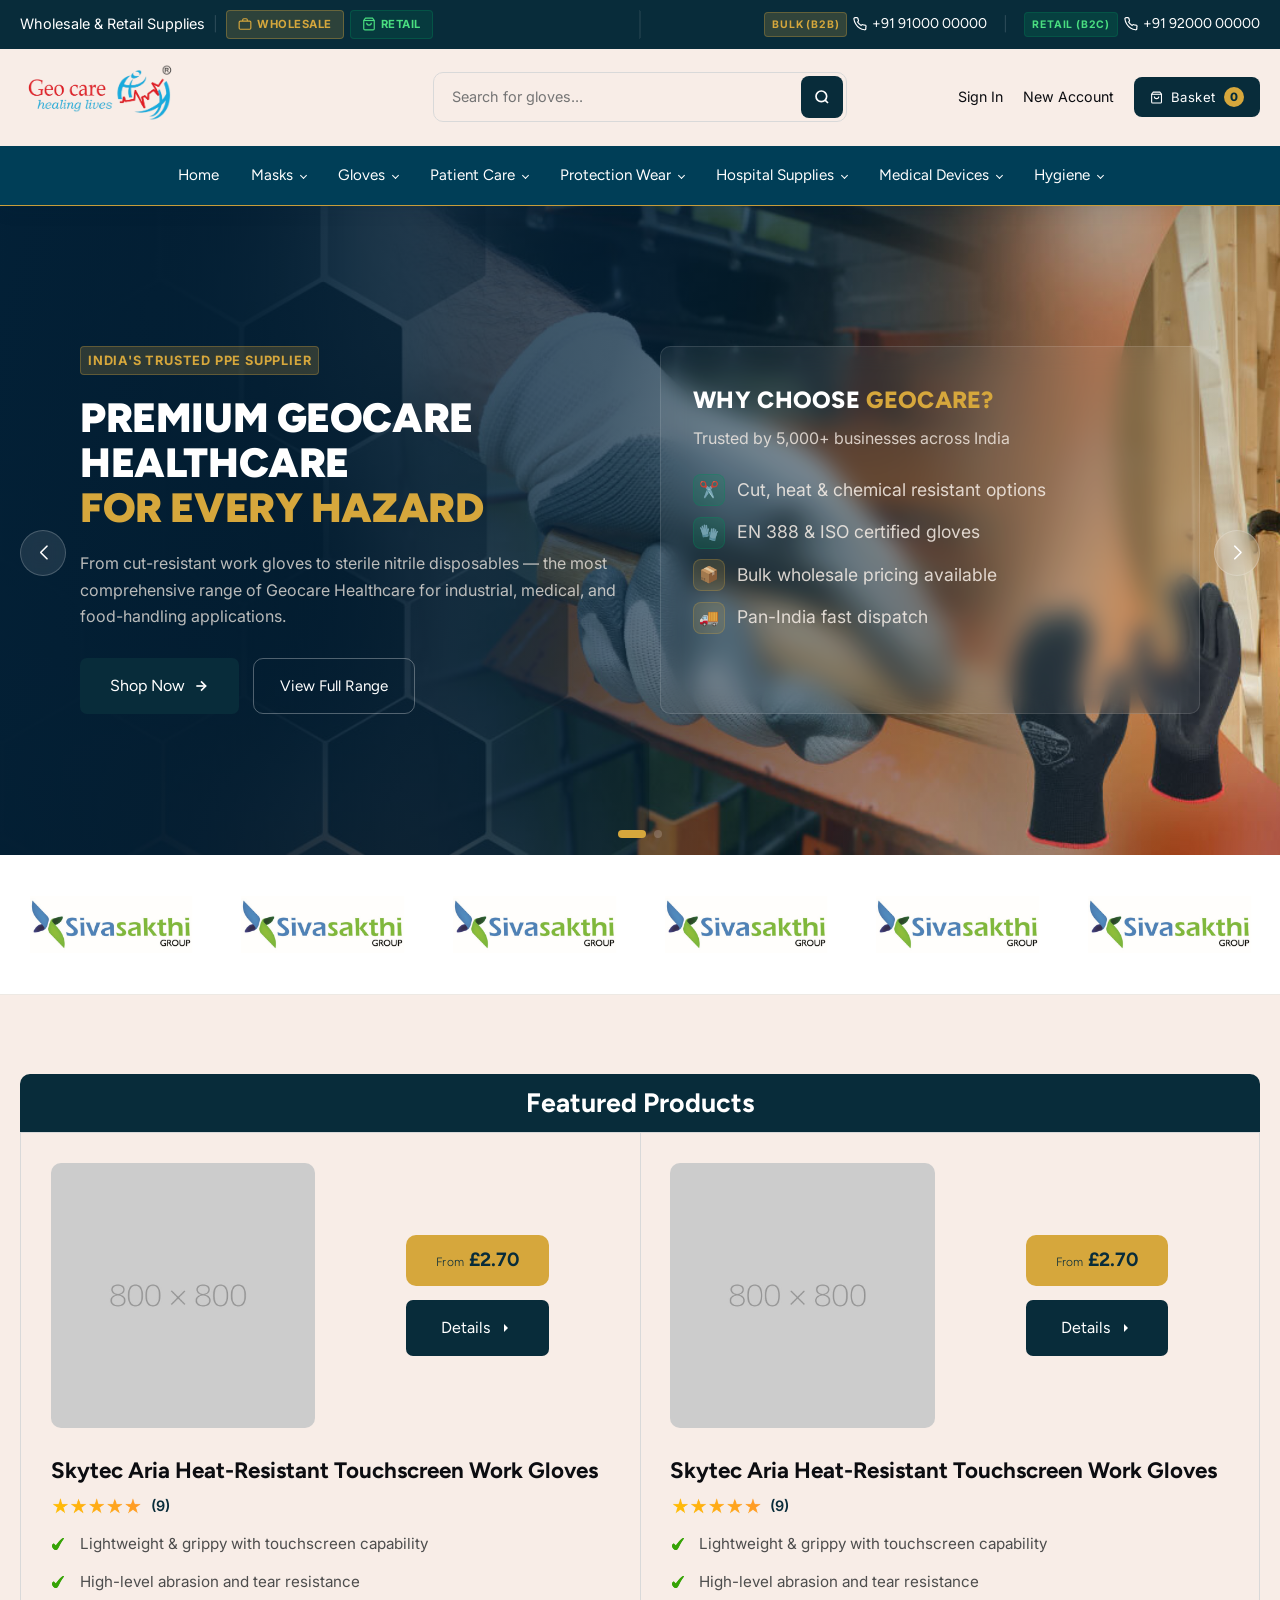
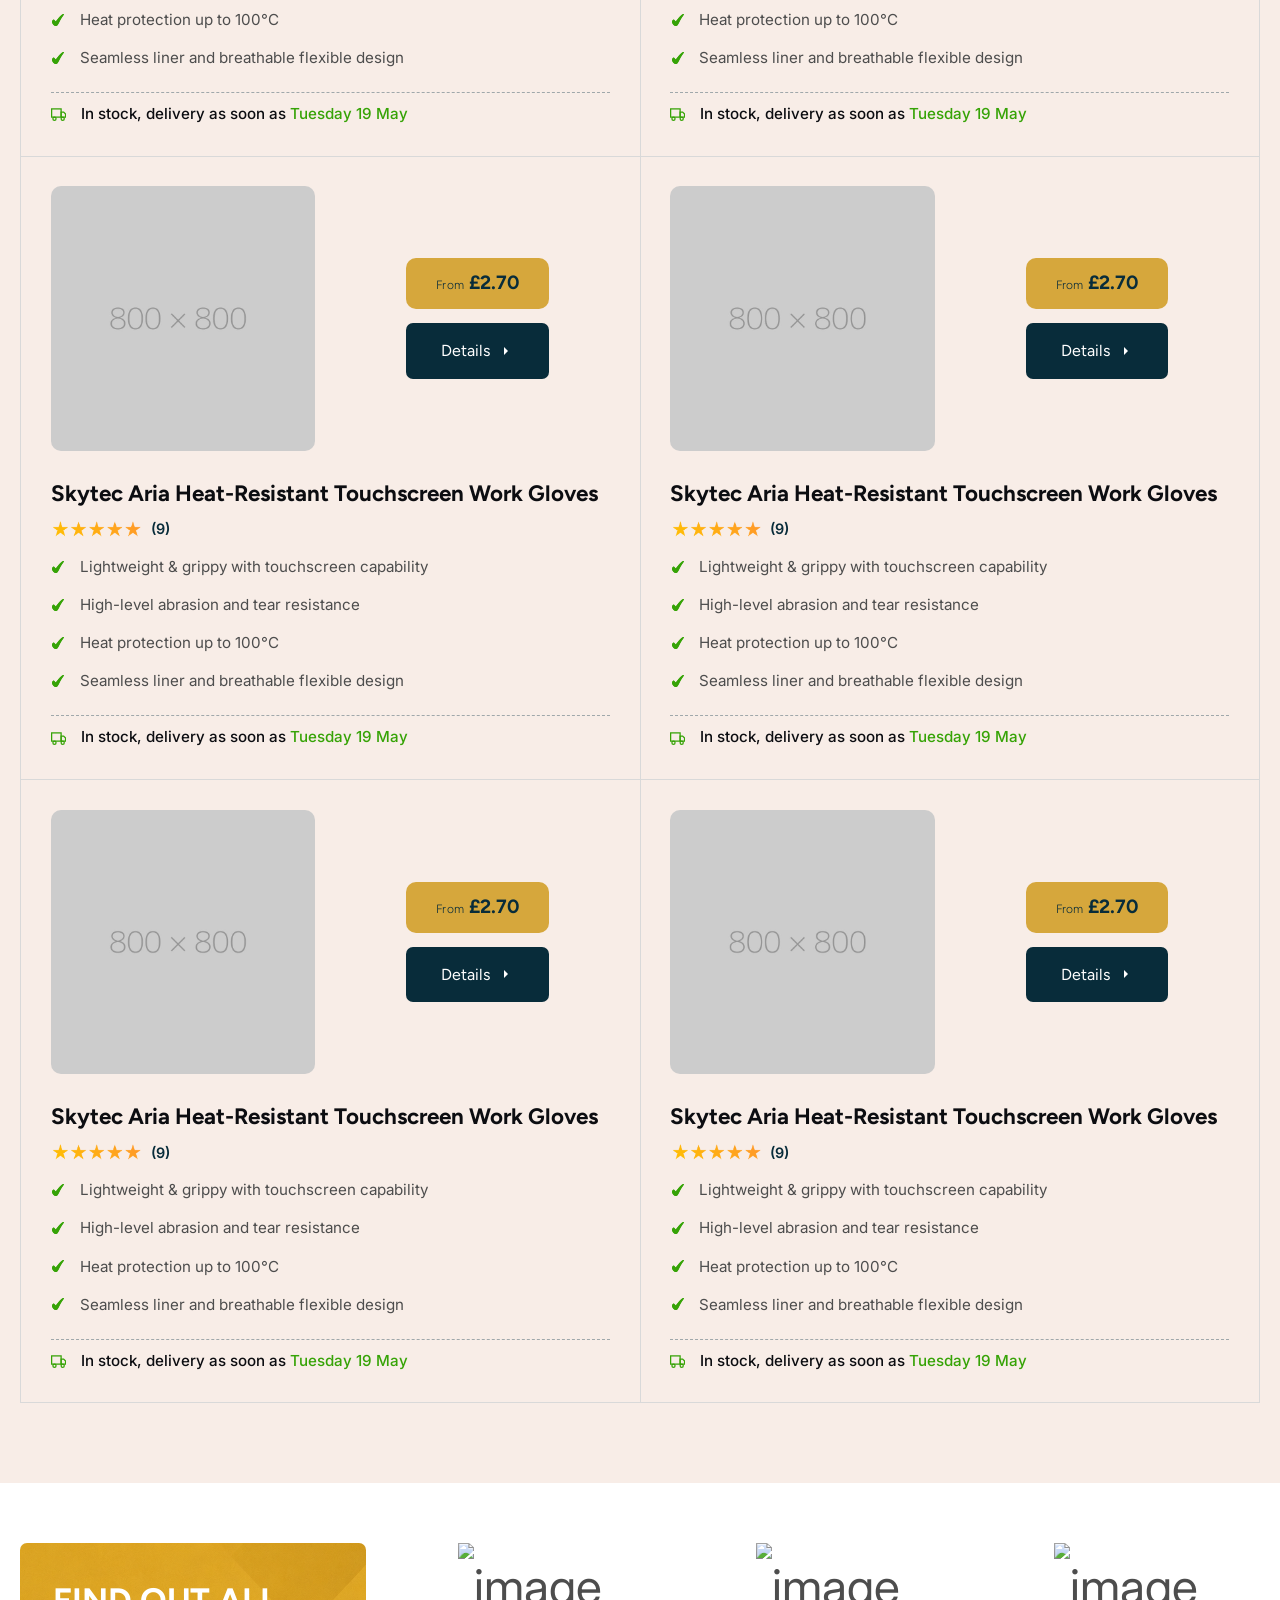
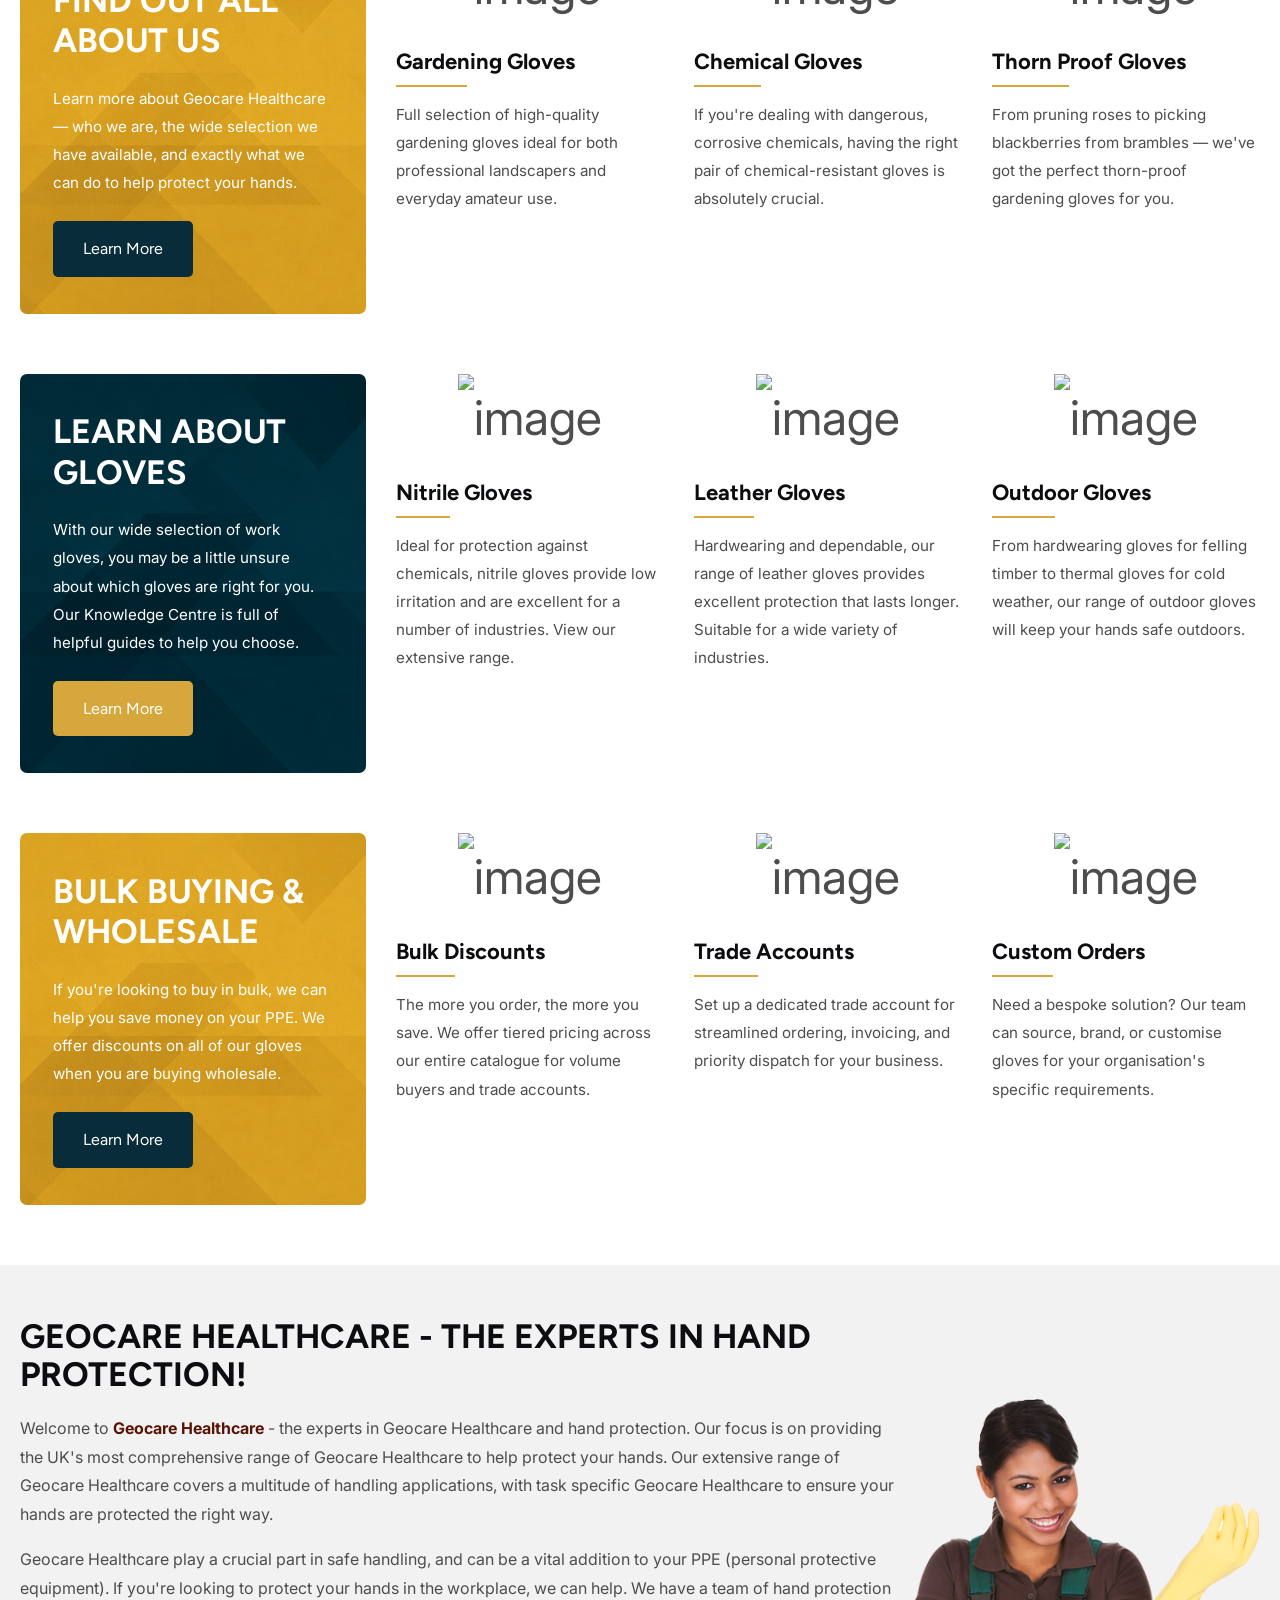
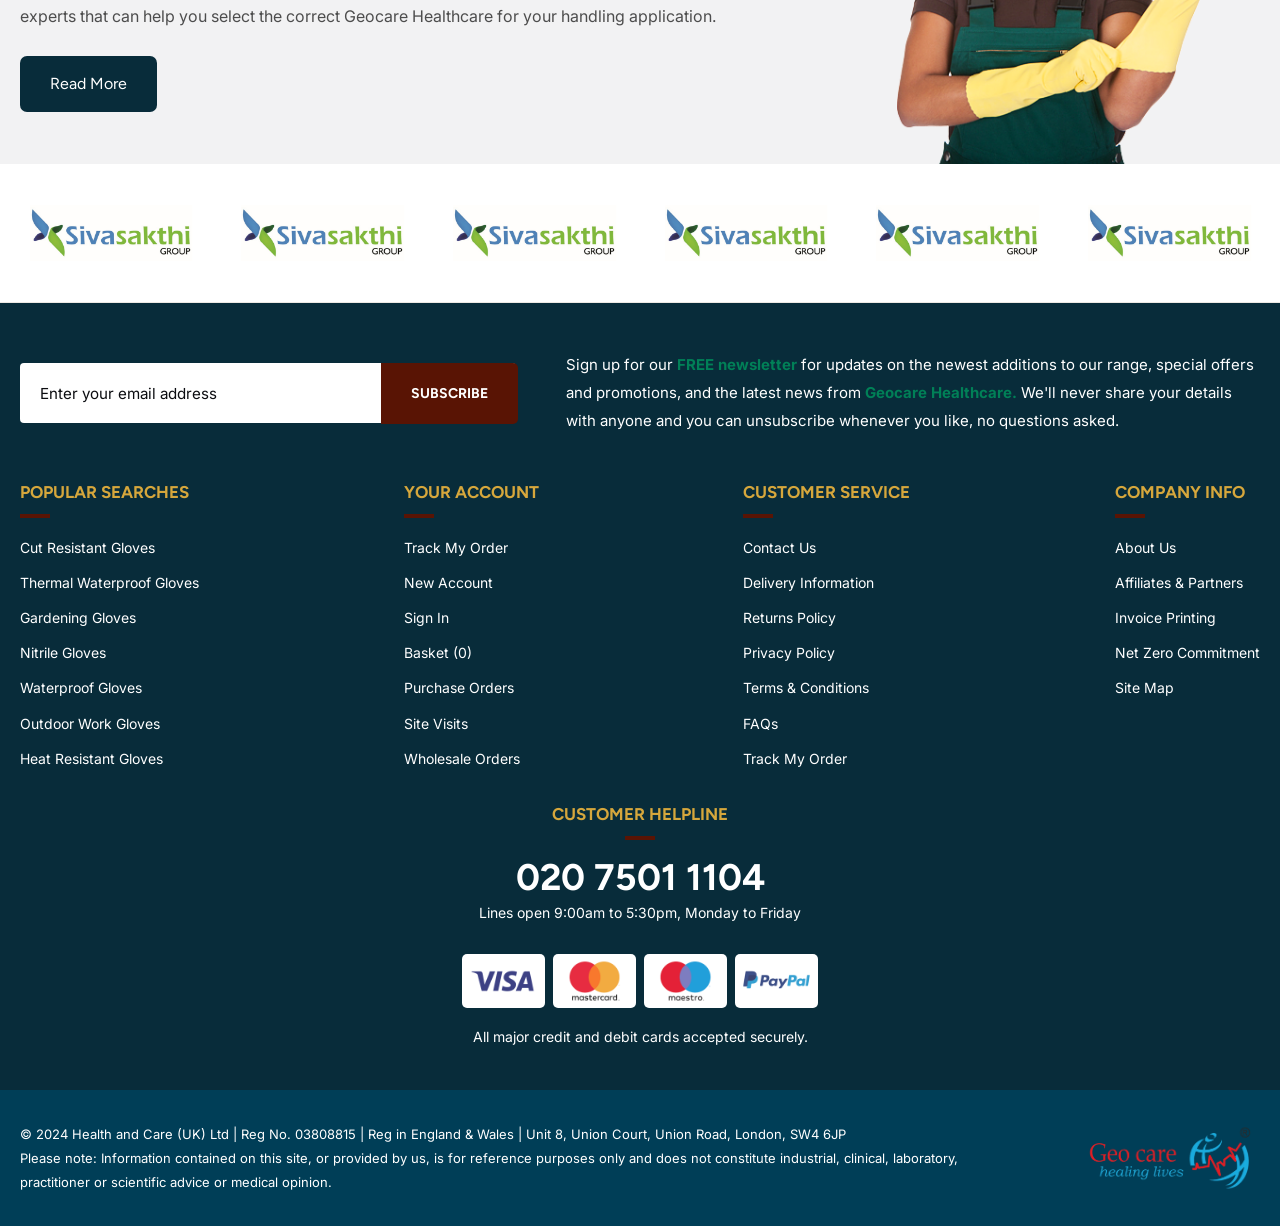
==== commit cea9a245: "About update" ====
--- a/index.html
+++ b/index.html
@@ -412,10 +412,10 @@
                                     <div class="slide-text">
                                         <div class="slide-eyebrow">India's Trusted PPE Supplier</div>
                                         <h2 class="slide-h1">
-                                            Premium Safety Gloves
+                                            Premium Geocare Healthcare
                                             <em>For Every Hazard</em>
                                         </h2>
-                                        <p class="slide-sub">From cut-resistant work gloves to sterile nitrile disposables — the most comprehensive range of safety gloves for industrial, medical, and food-handling applications.</p>
+                                        <p class="slide-sub">From cut-resistant work gloves to sterile nitrile disposables — the most comprehensive range of Geocare Healthcare for industrial, medical, and food-handling applications.</p>
                                         <div class="slide-cta">
                                             <a href="#" class="btn-primary">
                                                 Shop Now
@@ -801,161 +801,193 @@
                         </div>
                     </section>
 
-                    <!-- INFO ROW -->
-                    <div class="info-row">
-                    <div class="container">
-                        <div class="info-row-inner-wrapper">
-                        <div class="info-aside reveal">
-                        <div>
-                            <h3>Find Out All About Us</h3>
-                        </div>
-                        <p>Learn more about SafetyGloves.co.uk — who we are, the wide selection we have available, and exactly what we can do to help protect your hands.</p>
-                        <a href="#" class="btn-primary" style="width:fit-content">Learn More</a>
-                        </div>
-                        <div class="info-main">
-                        <div class="info-card reveal">
-                            <div class="info-card-img"> 
-                                <img src="https://dummyimage.com/600x400/cccccc/959595.jpg" alt="image">
-                            </div>
-                            <div class="info-card-body">
-                            <div class="info-card-name">Gardening Gloves</div>
-                            <p class="info-card-desc">Full selection of high-quality gardening gloves ideal for both professional landscapers and everyday amateur use.</p>
-                            </div>
-                        </div>
-                        <div class="info-card reveal">
-                            <div class="info-card-img"> 
-                                <img src="https://dummyimage.com/600x400/cccccc/959595.jpg" alt="image">
-                            </div>
-                            <div class="info-card-body">
-                            <div class="info-card-name">Chemical Gloves</div>
-                            <p class="info-card-desc">If you're dealing with dangerous, corrosive chemicals, having the right pair of chemical-resistant gloves is absolutely crucial.</p>
-                            </div>
-                        </div>
-                        <div class="info-card reveal">
-                            <div class="info-card-img"> 
-                                <img src="https://dummyimage.com/600x400/cccccc/959595.jpg" alt="image">
-                            </div>
-                            <div class="info-card-body">
-                            <div class="info-card-name">Thorn Proof Gloves</div>
-                            <p class="info-card-desc">From pruning roses to picking blackberries from brambles — we've got the perfect thorn-proof gardening gloves for you.</p>
-                            </div>
-                        </div>
-                        </div>
-                        </div>
-                    </div>
-                    </div>
-
-                    <!-- LEARN ROW -->
-                    <div class="learn-row">
-                    <div class="container">
-                        <div class="learn-row-inner-wrapper">
-                        <div class="learn-aside reveal">
-                        <div>
-                            <h3>Learn About Gloves</h3>
-                        </div>
-                        <p>With our wide selection of work gloves, you may be a little unsure about which gloves are right for you. Our Knowledge Centre is full of helpful guides to help you choose.</p>
-                        <a href="#" class="btn-primary">Learn More</a>
-                        </div>
-                        <div class="info-main">
-                        <div class="info-card reveal">
-                            <div class="info-card-img" > 
-                                <img src="https://dummyimage.com/600x400/cccccc/959595.jpg" alt="image">    
-                            </div>
-                            <div class="info-card-body">
-                            <div class="info-card-name">Nitrile Gloves</div>
-                            <p class="info-card-desc">Ideal for protection against chemicals, nitrile gloves provide low irritation and are excellent for a number of industries. View our extensive range.</p>
-                            </div>
-                        </div>
-                        <div class="info-card reveal">
-                            <div class="info-card-img" > 
-                                <img src="https://dummyimage.com/600x400/cccccc/959595.jpg" alt="image">    
-                            </div>
-                            <div class="info-card-body">
-                            <div class="info-card-name">Leather Gloves</div>
-                            <p class="info-card-desc">Hardwearing and dependable, our range of leather gloves provides excellent protection that lasts longer. Suitable for a wide variety of industries.</p>
-                            </div>
-                        </div>
-                        <div class="info-card reveal">
-                            <div class="info-card-img" > 
-                                <img src="https://dummyimage.com/600x400/cccccc/959595.jpg" alt="image">    
-                            </div>
-                            <div class="info-card-body">
-                            <div class="info-card-name">Outdoor Gloves</div>
-                            <p class="info-card-desc">From hardwearing gloves for felling timber to thermal gloves for cold weather, our range of outdoor gloves will keep your hands safe outdoors.</p>
-                            </div>
-                        </div>
-                        </div>
-                        </div>
-                    </div>
-                    </div>
-
-                    <!-- BULK ROW -->
-                    <div class="bulk-row">
-                    <div class="container">
-                       <div class="bulk-row-inner-wrapper">
-                        <div class="bulk-aside reveal">
-                        <div>
-                            <h3>Bulk Buying & Wholesale</h3>
-                        </div>
-                        <p>If you're looking to buy in bulk, we can help you save money on your PPE. We offer discounts on all of our gloves when you are buying wholesale.</p>
-                        <a href="#" class="btn-primary">Learn More</a>
-                        </div>
-                        <div class="info-main">
-                        <div class="info-card reveal">
-                            <div class="info-card-img" > 
-                                <img src="https://dummyimage.com/600x400/cccccc/959595.jpg" alt="image">
-                            </div>
-                            <div class="info-card-body">
-                            <div class="info-card-name">Bulk Discounts</div>
-                            <p class="info-card-desc">The more you order, the more you save. We offer tiered pricing across our entire catalogue for volume buyers and trade accounts.</p>
-                            </div>
-                        </div>
-                        <div class="info-card reveal">
-                            <div class="info-card-img" > 
-                                <img src="https://dummyimage.com/600x400/cccccc/959595.jpg" alt="image">
-                            </div>
-                            <div class="info-card-body">
-                            <div class="info-card-name">Trade Accounts</div>
-                            <p class="info-card-desc">Set up a dedicated trade account for streamlined ordering, invoicing, and priority dispatch for your business.</p>
-                            </div>
-                        </div>
-                        <div class="info-card reveal">
-                            <div class="info-card-img" > 
-                                <img src="https://dummyimage.com/600x400/cccccc/959595.jpg" alt="image">
-                            </div>
-                            <div class="info-card-body">
-                            <div class="info-card-name">Custom Orders</div>
-                            <p class="info-card-desc">Need a bespoke solution? Our team can source, brand, or customise gloves for your organisation's specific requirements.</p>
-                            </div>
-                        </div>
-                        </div>
-                        </div>
-                    </div>
-                    </div>
-
-                    <!-- ABOUT -->
+                    <!-- Info row -->
+                    <section class="info-row">
+                        <div class="container">
+                            <div class="info-row-inner-wrapper">
+                                <div class="info-aside reveal">
+                                    <h3>Find Out All About Us</h3>
+                                    <p>Learn more about Geocare Healthcare — who we are, the wide selection we have available, and exactly what we can do to help protect your hands.</p>
+                                    <a href="#" class="btn-primary" style="width:fit-content">Learn More</a>
+                                </div>
+                                <div class="info-main">
+                                    <div class="info-card reveal">
+                                        <div class="info-card-img"> 
+                                            <img src="https://dummyimage.com/600x400/cccccc/959595.jpg" alt="image">
+                                        </div>
+                                        <div class="info-card-body">
+                                            <div class="info-card-name">Gardening Gloves</div>
+                                            <p class="info-card-desc">Full selection of high-quality gardening gloves ideal for both professional landscapers and everyday amateur use.</p>
+                                        </div>
+                                    </div>
+                                    <div class="info-card reveal">
+                                        <div class="info-card-img"> 
+                                            <img src="https://dummyimage.com/600x400/cccccc/959595.jpg" alt="image">
+                                        </div>
+                                        <div class="info-card-body">
+                                            <div class="info-card-name">Chemical Gloves</div>
+                                            <p class="info-card-desc">If you're dealing with dangerous, corrosive chemicals, having the right pair of chemical-resistant gloves is absolutely crucial.</p>
+                                        </div>
+                                    </div>
+                                    <div class="info-card reveal">
+                                        <div class="info-card-img"> 
+                                            <img src="https://dummyimage.com/600x400/cccccc/959595.jpg" alt="image">
+                                        </div>
+                                        <div class="info-card-body">
+                                            <div class="info-card-name">Thorn Proof Gloves</div>
+                                            <p class="info-card-desc">From pruning roses to picking blackberries from brambles — we've got the perfect thorn-proof gardening gloves for you.</p>
+                                        </div>
+                                    </div>
+                                </div>
+                            </div>
+                        </div>
+                    </section>
+
+                    <!-- learn row section -->
+                    <section class="learn-row">
+                        <div class="container">
+                            <div class="learn-row-inner-wrapper">
+                                <div class="learn-aside reveal">
+                                    <h3>Learn About Gloves</h3>
+                                    <p>With our wide selection of work gloves, you may be a little unsure about which gloves are right for you. Our Knowledge Centre is full of helpful guides to help you choose.</p>
+                                    <a href="#" class="btn-primary">Learn More</a>
+                                </div>
+                                <div class="info-main">
+                                    <div class="info-card reveal">
+                                        <div class="info-card-img" > 
+                                            <img src="https://dummyimage.com/600x400/cccccc/959595.jpg" alt="image">    
+                                        </div>
+                                        <div class="info-card-body">
+                                            <div class="info-card-name">Nitrile Gloves</div>
+                                            <p class="info-card-desc">Ideal for protection against chemicals, nitrile gloves provide low irritation and are excellent for a number of industries. View our extensive range.</p>
+                                        </div>
+                                    </div>
+                                    <div class="info-card reveal">
+                                        <div class="info-card-img" > 
+                                            <img src="https://dummyimage.com/600x400/cccccc/959595.jpg" alt="image">    
+                                        </div>
+                                        <div class="info-card-body">
+                                            <div class="info-card-name">Leather Gloves</div>
+                                            <p class="info-card-desc">Hardwearing and dependable, our range of leather gloves provides excellent protection that lasts longer. Suitable for a wide variety of industries.</p>
+                                        </div>
+                                    </div>
+                                    <div class="info-card reveal">
+                                        <div class="info-card-img" > 
+                                            <img src="https://dummyimage.com/600x400/cccccc/959595.jpg" alt="image">    
+                                        </div>
+                                        <div class="info-card-body">
+                                            <div class="info-card-name">Outdoor Gloves</div>
+                                            <p class="info-card-desc">From hardwearing gloves for felling timber to thermal gloves for cold weather, our range of outdoor gloves will keep your hands safe outdoors.</p>
+                                        </div>
+                                    </div>
+                                </div>
+                            </div>
+                        </div>
+                    </section>
+
+                    <!-- Bulk Row Section -->
+                    <section class="bulk-row">
+                        <div class="container">
+                            <div class="bulk-row-inner-wrapper">
+                                <div class="bulk-aside reveal">
+                                    <h3>Bulk Buying & Wholesale</h3>
+                                    <p>If you're looking to buy in bulk, we can help you save money on your PPE. We offer discounts on all of our gloves when you are buying wholesale.</p>
+                                    <a href="#" class="btn-primary">Learn More</a>
+                                </div>
+                                <div class="info-main">
+                                    <div class="info-card reveal">
+                                        <div class="info-card-img" > 
+                                            <img src="https://dummyimage.com/600x400/cccccc/959595.jpg" alt="image">
+                                        </div>
+                                        <div class="info-card-body">
+                                            <div class="info-card-name">Bulk Discounts</div>
+                                            <p class="info-card-desc">The more you order, the more you save. We offer tiered pricing across our entire catalogue for volume buyers and trade accounts.</p>
+                                        </div>
+                                    </div>
+                                    <div class="info-card reveal">
+                                        <div class="info-card-img" > 
+                                            <img src="https://dummyimage.com/600x400/cccccc/959595.jpg" alt="image">
+                                        </div>
+                                        <div class="info-card-body">
+                                            <div class="info-card-name">Trade Accounts</div>
+                                            <p class="info-card-desc">Set up a dedicated trade account for streamlined ordering, invoicing, and priority dispatch for your business.</p>
+                                        </div>
+                                    </div>
+                                    <div class="info-card reveal">
+                                        <div class="info-card-img" > 
+                                            <img src="https://dummyimage.com/600x400/cccccc/959595.jpg" alt="image">
+                                        </div>
+                                        <div class="info-card-body">
+                                            <div class="info-card-name">Custom Orders</div>
+                                            <p class="info-card-desc">Need a bespoke solution? Our team can source, brand, or customise gloves for your organisation's specific requirements.</p>
+                                        </div>
+                                    </div>
+                                </div>
+                            </div>
+                        </div>
+                    </section>
+
+                    <!-- About -->
                     <section class="about-section">
-                    <div class="container">
-                        <div class="about-inner">
-                            <div class="about-text reveal">
-                                <h2>Safety Gloves - The experts in hand protection!</h2>
-                                <p>Welcome to <strong>SafetyGloves.co.uk</strong> - the experts in safety gloves and hand protection. Our focus is on providing the UK's most comprehensive range of safety gloves to help protect your hands. Our extensive range of safety gloves covers a multitude of handling applications, with task specific safety gloves to ensure your hands are protected the right way.</p>
-                                <p>Safety gloves play a crucial part in safe handling, and can be a vital addition to your PPE (personal protective equipment). If you're looking to protect your hands in the workplace, we can help. We have a team of hand protection experts that can help you select the correct safety gloves for your handling application.</p>
-                                <div style="margin-top:25px;">
-                                <a href="#" class="btn-primary" style="width:fit-content">Read More</a>
-                                </div>
-                            </div>
-                            <div class="about-image">
-                                <img src="./assets/images/seo-pic.png" alt="seo-alt" class="about-image">
-                            </div>
-                        </div>
-                    </div>
+                        <div class="container">
+                            <div class="about-inner">
+                                <div class="about-text reveal">
+                                    <h3>Geocare Healthcare - The experts in hand protection!</h3>
+                                    <p>Welcome to <strong>Geocare Healthcare</strong> - the experts in Geocare Healthcare and hand protection. Our focus is on providing the UK's most comprehensive range of Geocare Healthcare to help protect your hands. Our extensive range of Geocare Healthcare covers a multitude of handling applications, with task specific Geocare Healthcare to ensure your hands are protected the right way.</p>
+                                    <p>Geocare Healthcare play a crucial part in safe handling, and can be a vital addition to your PPE (personal protective equipment). If you're looking to protect your hands in the workplace, we can help. We have a team of hand protection experts that can help you select the correct Geocare Healthcare for your handling application.</p>
+                                    <div style="margin-top:25px;">
+                                        <a href="#" class="btn-primary" >Read More</a>
+                                    </div>
+                                </div>
+                                <div class="about-image">
+                                    <img src="./assets/images/seo-pic.png" alt="seo-alt" class="about-image">
+                                </div>
+                            </div>
+                        </div>
                     </section>
 
+                    <!-- Brand Logos -->
+                    <section class="brand-section">
+                        <div class="container">
+                            <div id="brandSwiper">
+                                <div class="swiper-wrapper brands">
+                                    <div class="swiper-slide">
+                                        <img src="/assets/images/brand-logo/brand-logo.png" alt="Logo" class="brand-logo">
+                                    </div>
+                                    <div class="swiper-slide">
+                                        <img src="/assets/images/brand-logo/brand-logo.png" alt="Logo" class="brand-logo">
+                                    </div>
+                                    <div class="swiper-slide">
+                                        <img src="/assets/images/brand-logo/brand-logo.png" alt="Logo" class="brand-logo">
+                                    </div>
+                                    <div class="swiper-slide">
+                                        <img src="/assets/images/brand-logo/brand-logo.png" alt="Logo" class="brand-logo">
+                                    </div>
+                                    <div class="swiper-slide">
+                                        <img src="/assets/images/brand-logo/brand-logo.png" alt="Logo" class="brand-logo">
+                                    </div>
+                                    <div class="swiper-slide">
+                                        <img src="/assets/images/brand-logo/brand-logo.png" alt="Logo" class="brand-logo">
+                                    </div>
+                                    <div class="swiper-slide">
+                                        <img src="/assets/images/brand-logo/brand-logo.png" alt="Logo" class="brand-logo">
+                                    </div>
+                                    <div class="swiper-slide">
+                                        <img src="/assets/images/brand-logo/brand-logo.png" alt="Logo" class="brand-logo">
+                                    </div>
+                                    <div class="swiper-slide">
+                                        <img src="/assets/images/brand-logo/brand-logo.png" alt="Logo" class="brand-logo">
+                                    </div>
+                                    <div class="swiper-slide">
+                                        <img src="/assets/images/brand-logo/brand-logo.png" alt="Logo" class="brand-logo">
+                                    </div>
+                                </div>
+                            </div>
+                        </div>
+                    </section>
 
                 </div>
             </main>
-
             <!-- Content End -->
 
             <!-- Footer Start -->
@@ -969,7 +1001,7 @@
                                 <button>Subscribe</button>
                             </div>
                             <div class="newsletter-text">
-                                <p>Sign up for our <span>FREE newsletter</span> for updates on the newest additions to our range, special offers and promotions, and the latest news from <span>SafetyGloves.co.uk.</span> We'll never share your details with anyone and you can unsubscribe whenever you like, no questions asked.</p>
+                                <p>Sign up for our <span>FREE newsletter</span> for updates on the newest additions to our range, special offers and promotions, and the latest news from <span>Geocare Healthcare.</span> We'll never share your details with anyone and you can unsubscribe whenever you like, no questions asked.</p>
                             </div>
                         </div>
                     </div>
--- a/assets/css/style.css
+++ b/assets/css/style.css
@@ -14,6 +14,9 @@
     2. Hero Section 
     3. Brand Logos
     4. Feature Products
+    5. Scroll reveal
+    6. Hamburger Button
+    7. Info Row / Learn Row / Bulk Row
 
 ***************************************/
 
@@ -292,8 +295,8 @@
     .swiper-button-next:hover, 
     .swiper-button-prev:hover { background: var(--green); transform: scale(1.08); }
 
-    .swiper-button-next::after, 
-    .swiper-button-prev::after { font-size: 14px !important; font-weight: 900; }
+    .swiper-button-next:after, 
+    .swiper-button-prev:after { font-size: 14px !important; font-weight: 900; }
 
     .swiper-pagination-bullet { background: rgba(255, 255, 255, 0.9) !important; width: 8px; 
         height: 8px; transition: var(--mt-transition); padding: 0px; }
@@ -309,7 +312,7 @@
     .btn-primary { display: inline-flex; align-items: center; gap: 8px; padding: 13px 30px; 
         background: var(--mt-primary); color: var(--mt-accent-white); font-family: var(--mt-head-font); 
         font-size: 16px; font-weight: normal; text-transform: capitalize; 
-        border: none; border-radius: 10px; cursor: pointer; text-decoration: none; border-radius: 10px; transition: var(--mt-transition); }
+        border: none; border-radius: 10px; cursor: pointer; text-decoration: none; border-radius: 7px; transition: var(--mt-transition); }
     .btn-primary:hover { background: var(--mt-scondery); color: var(--mt-accent-white); box-shadow: 0 8px 28px rgba(0,143,90,0.45); }
 
     .btn-secondary { display: inline-flex; align-items: center; gap: 8px; padding: 13px 26px; background: transparent; 
@@ -396,6 +399,124 @@
         -webkit-mask-size: contain; mask-size: contain; }
 
 
+/** 
+    5. Scroll reveal 
+*/
+
+    @keyframes slideDown {
+        from { transform: translateY(-20px); opacity: 0; }
+        to { transform: translateY(0); opacity: 1; }
+    }
+    @keyframes fadeUp {
+        from { opacity: 0; transform: translateY(24px); }
+        to { opacity: 1; transform: translateY(0); }
+    }
+    @keyframes fadeLeft {
+        from { opacity: 0; transform: translateX(32px); }
+        to { opacity: 1; transform: translateX(0); }
+    }
+    @keyframes marquee {
+        from { transform: translateX(0); }
+        to { transform: translateX(-50%); }
+    }
+    @keyframes pulse {
+        0%, 100% { opacity: 1; }
+        50% { opacity: 0.6; }
+    }
+
+    .reveal { opacity: 0; transform: translateY(28px); transition: opacity 0.6s ease, transform 0.6s ease; }
+    .reveal.visible { opacity: 1; transform: translateY(0); }
+
+/** 
+    6. Hamburger Button
+*/
+
+    .hamburger { display: none; flex-direction: column; justify-content: center; align-items: center; gap: 5px; width: 40px; height: 40px;
+    background: none; border: 1.5px solid rgba(3,35,59,0.15); border-radius: 8px; cursor: pointer; flex-shrink: 0;
+    transition: background var(--mt-transition); margin: 0px; padding: 0px; }
+
+    .hamburger:hover { background: rgba(0,59,70,0.06); }
+
+    .hamburger span { display: block; width: 20px; height: 2px; background: var(--navy); border-radius: 2px; 
+        transition: transform 0.3s ease, opacity 0.3s ease; }
+
+    .hamburger.open span:nth-child(1) { transform: translateY(7px) rotate(45deg); }
+    .hamburger.open span:nth-child(2) { opacity: 0; }
+    .hamburger.open span:nth-child(3) { transform: translateY(-7px) rotate(-45deg); }
+
+
+/** 
+    7. Info Row / Learn Row / Bulk Row
+*/
+
+    .info-row, .learn-row, .bulk-row { background: var(--mt-accent-white); }
+
+    .info-row .info-row-inner-wrapper, .learn-row .learn-row-inner-wrapper,
+    .bulk-row .bulk-row-inner-wrapper { display: grid; grid-template-columns: 1fr 2.5fr; gap: 40px; align-items: stretch; }
+
+    .info-row .info-main, .learn-row .info-main,
+    .bulk-row .info-main { display: grid; grid-template-columns: repeat(3, 1fr); gap: 40px; }
+
+    .bulk-row .bulk-aside,
+    .info-row .info-aside { background-image: url('/assets/images/yellow-bg.png'); background-position: center center; 
+        background-repeat: no-repeat; background-size: cover; }
+    .learn-row .learn-aside { background-image: url('/assets/images/blu-bg.png'); background-position: center center; 
+        background-repeat: no-repeat; background-size: cover; }
+
+    .info-row .info-aside, .learn-row .learn-aside, .bulk-row .bulk-aside { border-radius: 7px; 
+        padding: clamp(1.875rem, 1.7019rem + 0.7692vw, 2.625rem) clamp(1.25rem, 0.9327rem + 1.4103vw, 2.625rem); 
+        align-content: center; position: relative; overflow: hidden; }
+
+    .info-row .info-aside h3, .learn-row .learn-aside h3,
+    .bulk-row .bulk-aside h3 { font-family: var(--mt-head-font); font-weight: 700; 
+        text-transform: uppercase; color: var(--mt-accent-white); line-height: 1.2; }
+
+    .info-row .info-card-name, .learn-row .info-card-name,
+    .bulk-row .info-card-name { display: inline-flex; flex-flow: column nowrap; gap: 10px; margin-bottom: 1em; }
+
+    .info-row .info-card-name:after, .learn-row .info-card-name:after,
+    .bulk-row .info-card-name:after { content: ''; width: 100%; max-width: 40%; height: 2px; display: block; 
+        background: var(--mt-quinery); position: relative; transition: var(--mt-transition); }
+
+    .info-row .info-card:hover .info-card-name:after, .learn-row .info-card:hover .info-card-name:after,
+    .bulk-row .info-card:hover .info-card-name:after { max-width: 85%; }
+
+    .info-row .info-aside p, .learn-row .learn-aside p,
+    .bulk-row .bulk-aside p { color: var(--mt-accent-white); line-height: var(--mt-base-line-height); }
+
+    .info-row .info-card, .learn-row .info-card,
+    .bulk-row .info-card { background: var(--mt-accent-white); border-radius: 0; overflow: hidden; transition: var(--mt-transition); }
+
+    .info-row .info-card-img, .learn-row .info-card-img,
+    .bulk-row .info-card-img { /* height: 160px; */ display: flex; 
+        align-items: center; justify-content: center; font-size: 3rem; border-radius: 7px; overflow: hidden; }
+
+    .info-row .info-card-body, .learn-row .info-card-body,
+    .bulk-row .info-card-body { padding-top: 16px; }
+
+    .info-row .info-card-name, .learn-row .info-card-name,
+    .bulk-row .info-card-name { font-family: var(--mt-head-font); font-size: 22px; font-weight: var(--mt-head-font-weight); 
+        text-transform: capitalize; color: var(--mt-heading); margin-bottom: 14px; line-height: normal; }
+
+    .info-row .info-card-desc, .learn-row .info-card-desc,
+    .bulk-row .info-card-desc { color: var(--mt-body-text); line-height: var(--mt-base-line-height); }
+
+    .info-row .info-aside a, .learn-row .learn-aside a,
+    .bulk-row .bulk-aside a { display: inline-flex; align-items: center; gap: 8px; background: var(--mt-primary); 
+        color: var(--mt-accent-white); font-family: var(--mt-head-font); text-transform: capitalize; border: none; 
+        cursor: pointer; text-decoration: none; border-radius: 5px; transition: var(--mt-transition); }
+
+    .learn-row .learn-aside a { background-color: var(--mt-quinery); color: var(--mt-accent-white); }
+
+    .info-row { padding: 60px 0 0 0; }
+    .learn-row { padding: 60px 0 60px 0; }
+    .bulk-row { padding: 0 0 60px 0; }
+
+
+    .info-row .info-aside > *:not(:last-child), 
+    .learn-row .learn-aside > *:not(:last-child), 
+    .bulk-row .bulk-aside > *:not(:last-child) { margin-bottom: 24px; }
+
 
 /** 
     AT Media Queries
@@ -424,6 +545,9 @@
         .slide-panel { padding: 32px; }
 
         .featured-products .products-main .products-grid .product-card { flex: 1 1 50%; }
+
+        .info-row .info-row-inner-wrapper, .learn-row .learn-row-inner-wrapper, .bulk-row .bulk-row-inner-wrapper,
+        .info-row .info-main, .learn-row .info-main, .bulk-row .info-main {  gap: 30px; }
         
     }
     
@@ -439,6 +563,9 @@
 
         .hero-swiper .swiper-slide { padding-bottom: 30px; padding-top: 30px; }
         .hero-swiper, .hero-swiper .swiper-slide { width: 100%; height: 650px; }
+
+        .info-row .info-row-inner-wrapper, .learn-row .learn-row-inner-wrapper, 
+        .bulk-row .bulk-row-inner-wrapper { grid-template-columns: 1fr; }
     }
 
     @media only screen and (min-width: 991px) { 
@@ -476,8 +603,16 @@
 
         .hero-swiper .swiper-slide { padding-bottom: 100px; }
         .hero-swiper, .hero-swiper .swiper-slide { width: 100%; height: 550px; }
+
+        .info-row .info-row-inner-wrapper, .learn-row .learn-row-inner-wrapper, .bulk-row .bulk-row-inner-wrapper,
+        .info-row .info-main, .learn-row .info-main, .bulk-row .info-main {  gap: 20px; }
     }
     
+    @media only screen and (max-width: 550px) {
+
+        .info-row .info-main, .learn-row .info-main, .bulk-row .info-main { grid-template-columns: repeat(1, 1fr); gap: 30px;  }
+    }
+
     @media only screen and (max-width: 480px) {
 
         .mt__header_icon .header-actions > .btn-basket { display: none; }
--- a/assets/css/custom.css
+++ b/assets/css/custom.css
@@ -210,85 +210,7 @@
   border-radius: 50px;
 }
 
-/* ===== ANIMATIONS ===== */
-@keyframes slideDown {
-  from { transform: translateY(-20px); opacity: 0; }
-  to { transform: translateY(0); opacity: 1; }
-}
-@keyframes fadeUp {
-  from { opacity: 0; transform: translateY(24px); }
-  to { opacity: 1; transform: translateY(0); }
-}
-@keyframes fadeLeft {
-  from { opacity: 0; transform: translateX(32px); }
-  to { opacity: 1; transform: translateX(0); }
-}
-@keyframes marquee {
-  from { transform: translateX(0); }
-  to { transform: translateX(-50%); }
-}
-@keyframes pulse {
-  0%, 100% { opacity: 1; }
-  50% { opacity: 0.6; }
-}
-
-/* Scroll reveal */
-.reveal {
-  opacity: 0;
-  transform: translateY(28px);
-  transition: opacity 0.6s ease, transform 0.6s ease;
-}
-.reveal.visible {
-  opacity: 1;
-  transform: translateY(0);
-}
-
-/* ===== FLOATING CTA ===== */
-.float-cta {
-  position: fixed;
-  bottom: 24px; right: 24px;
-  z-index: 1000;
-  background: var(--green);
-  color: var(--mt-accent-white);
-  border-radius: 50px;
-  padding: 14px 24px;
-  font-family: var(--mt-head-font);
-  font-size: 0.9rem;
-  font-weight: 700;
-  letter-spacing: 1px;
-  text-transform: uppercase;
-  box-shadow: 0 8px 28px rgba(0,143,90,0.4);
-  cursor: pointer;
-  border: none;
-  transition: background var(--mt-transition), transform var(--mt-transition);
-  display: flex; align-items: center; gap: 8px;
-  text-decoration: none;
-  animation: fadeUp 0.6s 1s both;
-}
-.float-cta:hover { background: var(--teal); transform: translateY(-2px); }
-.float-dot { width: 8px; height: 8px; background: var(--mt-quinery); border-radius: 50%; animation: pulse 1.5s ease infinite; }
-
-/* Divider */
-.divider {
-  height: 1px;
-  background: linear-gradient(90deg, transparent, rgba(0,59,70,0.15), transparent);
-  margin: 0;
-}
-
-/* ===== HAMBURGER BUTTON ===== */
-
-.hamburger { display: none; flex-direction: column; justify-content: center; align-items: center; gap: 5px; width: 40px; height: 40px;
-  background: none; border: 1.5px solid rgba(3,35,59,0.15); border-radius: 8px; cursor: pointer; flex-shrink: 0;
-  transition: background var(--mt-transition); margin: 0px; padding: 0px; }
-
-.hamburger:hover { background: rgba(0,59,70,0.06); }
-
-.hamburger span { display: block; width: 20px; height: 2px; background: var(--navy); border-radius: 2px; 
-    transition: transform 0.3s ease, opacity 0.3s ease; }
-
-.hamburger.open span:nth-child(1) { transform: translateY(7px) rotate(45deg); }
-.hamburger.open span:nth-child(2) { opacity: 0; }
-.hamburger.open span:nth-child(3) { transform: translateY(-7px) rotate(-45deg); }
+
 
 
 
@@ -337,7 +259,7 @@
   .info-main { grid-template-columns: repeat(3, 1fr); }
 
   /* About */
-  .about-inner { grid-template-columns: 1fr; gap: 40px; }
+  /* .about-inner { grid-template-columns: 1fr; gap: 40px; } */
   .about-stats { grid-template-columns: repeat(4, 1fr); }
 
   /* Footer */
@@ -428,15 +350,15 @@
   }
   .info-aside h3, .learn-aside h3, .bulk-aside h3 { font-size: 1.5rem; }
   .info-main { grid-template-columns: 1fr; gap: 12px; }
-  .info-card-img { height: 80px; font-size: 2rem; }
+  /* .info-card-img { height: 80px; font-size: 2rem; } */
 
   /* Section header */
   .section-header { margin-bottom: 24px; }
   .section-title { font-size: 1.6rem; }
 
   /* About section */
-  .about-inner { padding: 0 16px; gap: 32px; }
-  .about-section { padding: 48px 0; }
+  /* .about-inner { padding: 0 16px; gap: 32px; } */
+  /* .about-section { padding: 48px 0; } */
   .about-stats { grid-template-columns: repeat(2, 1fr); gap: 12px; }
   .stat-card { padding: 18px; }
   .stat-number { font-size: 2rem; }
@@ -623,166 +545,22 @@
   background: var(--Gray);
 }
 
-.about-section .about-inner {
-  margin: 0 auto;
-  align-items: flex-end;
-  position: relative;
-  display: flex;
-  padding: 0 24px;
-}
-
-.about-section .about-inner .about-text {
-  padding: 60px 0;
-  padding-right: 60px;
-}
-
-.about-section .about-text h2 {
-  font-family: var(--mt-head-font);
-  font-size: clamp(1.625rem, 1.4916rem + 0.7362vw, 2.375rem);
-  font-weight: 800;
-  text-transform: uppercase;
-  line-height: 1.05;
-  margin-bottom: 20px;
-}
+.about-section .about-inner { margin: 0 auto; align-items: flex-end; position: relative; display: flex; /* padding: 0 24px; */ }
+
+.about-section .about-inner .about-text { padding: clamp(2.5rem, 2.2115rem + 1.2821vw, 3.75rem) 0; width: 75%; }
+
+.about-section .about-text h3 { font-family: var(--mt-head-font); /* font-size: clamp(1.625rem, 1.4916rem + 0.7362vw, 2.375rem); */ 
+    font-weight: 700; text-transform: uppercase; /* line-height: 1.05; */ margin-bottom: 20px; }
 
 .about-section .about-text p { font-size: 16px; line-height: 1.8; margin-bottom: 16px; }
-.about-section .about-text p strong { color: var(--mt-quaternary);}
-.about-section .about-inner .about-image { width: 1000px; }
+.about-section .about-text p strong { color: var(--mt-quaternary); }
+/* .about-section .about-inner .about-image { width: 1000px; } */
 
 
 
 /* ===== COMMON ROW STYLE ===== */
 
-.info-row,
-.learn-row,
-.bulk-row {
-  background: var(--mt-accent-white);
-}
-.info-row .info-row-inner-wrapper,
-.learn-row .learn-row-inner-wrapper,
-.bulk-row .bulk-row-inner-wrapper {
-  display: grid;
-  grid-template-columns: 1fr 2.5fr;
-  gap: 40px;
-  align-items: stretch;
-}
-.info-row .info-main,
-.learn-row .info-main,
-.bulk-row .info-main {
-  display: grid;
-    grid-template-columns: repeat(3, 1fr);
-    gap: 40px;
-}
-.info-row .info-aside,
-.learn-row .learn-aside,
-.bulk-row .bulk-aside {
-  background: var(--mt-scondery);
-  border-radius: 20px;
-  padding: 40px;
-  display: flex;
-  flex-direction: column;
-  justify-content: space-between;
-  gap: 24px;
-  position: relative;
-  overflow: hidden;
-}
-.info-row .info-aside h3,
-.learn-row .learn-aside h3,
-.bulk-row .bulk-aside h3 {
-  font-family: var(--mt-head-font);
-  font-size: 2rem;
-  font-weight: 900;
-  text-transform: uppercase;
-  color: var(--mt-accent-white);
-  line-height: 1.1;
-}
-.info-row .info-card-name,
-.learn-row .info-card-name,
-.bulk-row .info-card-name{
-  display: inline-flex;
-  flex-flow: column nowrap;
-  gap: 10px;
-  margin-bottom: 1em;
-}
-.info-row .info-card-name::after,
-.learn-row .info-card-name::after,
-.bulk-row .info-card-name::after {
-  content: '';
-  width: 100%;
-  max-width: 40%;
-  height: 4px;
-  display: block;
-  background: var(--mt-quaternary);
-  position: relative;
-  transition: max-width 0.3s ease;
-}
-.info-row .info-card:hover .info-card-name::after,
-.learn-row .info-card:hover .info-card-name::after,
-.bulk-row .info-card:hover .info-card-name::after {
-  max-width: 85%;
-}
-.info-row .info-aside p,
-.learn-row .learn-aside p,
-.bulk-row .bulk-aside p { font-size: 16px; color: var(--mt-accent-white); line-height: var(--mt-base-line-height); }
-
-.info-row .info-card,
-.learn-row .info-card,
-.bulk-row .info-card {
-  background: var(--mt-accent-white);
-  border-radius: 0;
-  overflow: hidden;
-  transition: transform var(--mt-transition), box-shadow var(--mt-transition);
-}
-.info-row .info-card-img,
-.learn-row .info-card-img,
-.bulk-row .info-card-img { /* height: 160px; */ display: flex; 
-    align-items: center; justify-content: center; font-size: 3rem; border-radius: 10px; overflow: hidden; }
-.info-row .info-card-body,
-.learn-row .info-card-body,
-.bulk-row .info-card-body { padding-top: 16px; }
-
-.info-row .info-card-name,
-.learn-row .info-card-name,
-.bulk-row .info-card-name {
-  font-family: var(--mt-head-font);
-  font-size: 22px;
-  font-weight: var(--mt-head-font-weight);
-  text-transform: uppercase;
-  color: var(--navy);
-  margin-bottom: 6px;
-}
-.info-row .info-card-desc,
-.learn-row .info-card-desc,
-.bulk-row .info-card-desc { font-size: 16px; color: var(--muted); line-height: var(--mt-base-line-height); }
-
-.info-row .info-aside a,
-.learn-row .learn-aside a,
-.bulk-row .bulk-aside a {
-  display: inline-flex;
-    align-items: center;
-    gap: 8px;
-    padding: 13px 30px;
-    background: var(--mt-quaternary);
-    color: var(--mt-accent-white);
-    font-family: var(--mt-head-font);
-    font-size: 16px;
-    font-weight: var(--mt-head-font-weight);
-    width: fit-content;
-    text-transform: uppercase;
-    border: none;
-    border-radius: 0;
-    cursor: pointer;
-    text-decoration: none;
-    border-radius: 5px;
-    transition: background var(--mt-transition), transform var(--mt-transition), box-shadow var(--mt-transition);
-}
-
-
-.info-row { padding: 60px 0 0 0; }
-.learn-row { padding: 60px 0 60px 0; }
-.bulk-row { padding: 0 0 60px 0; }
-
-.learn-row .learn-aside { background: var(--mt-primary); }
+
 
 
 
@@ -798,6 +576,9 @@
   .newsletter .newsletter-inner { flex-direction: column; gap: 30px; padding: 0; }
   .newsletter .newsletter-form { width: 80%;}
   .newsletter .newsletter-text p { text-align: center; }
+
+  .about-section .about-inner .about-text { width: 100%;  }
+  .about-image { display: none; }
 }
 
 @media (max-width:768px) {
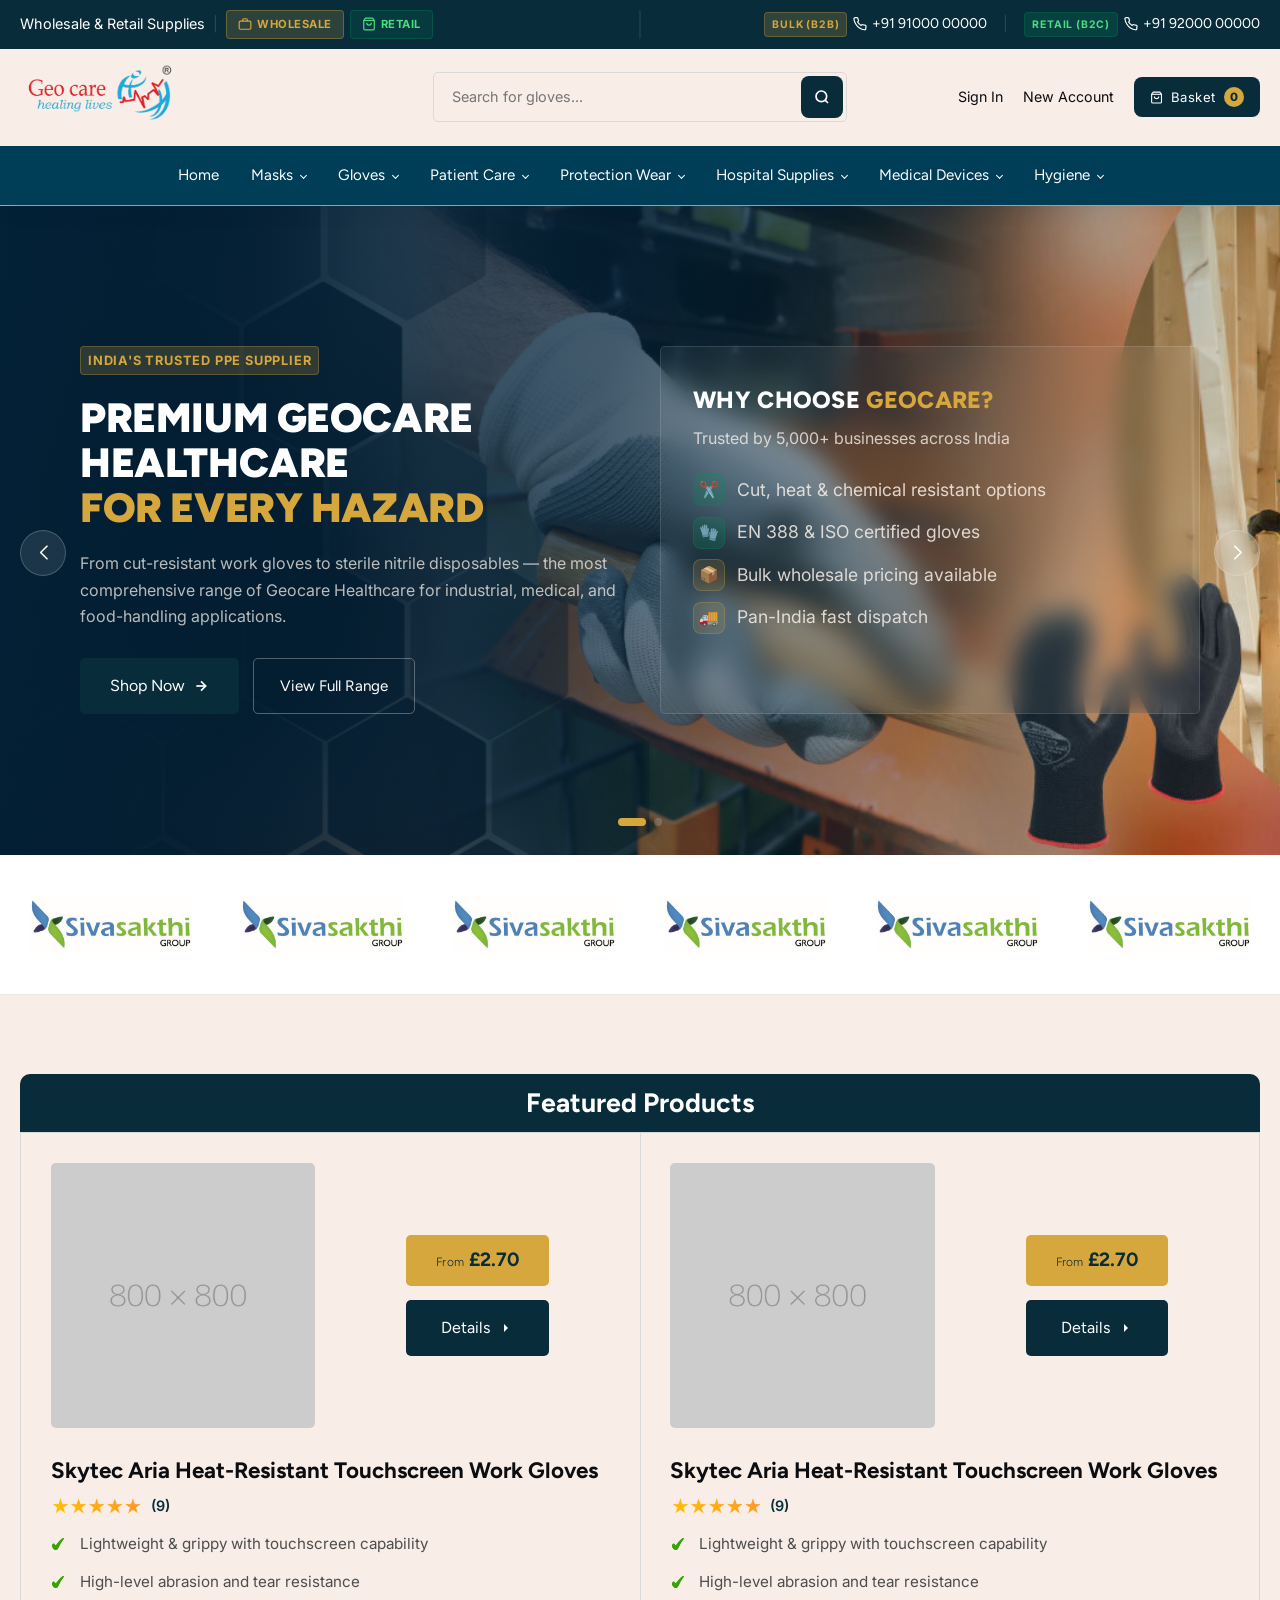
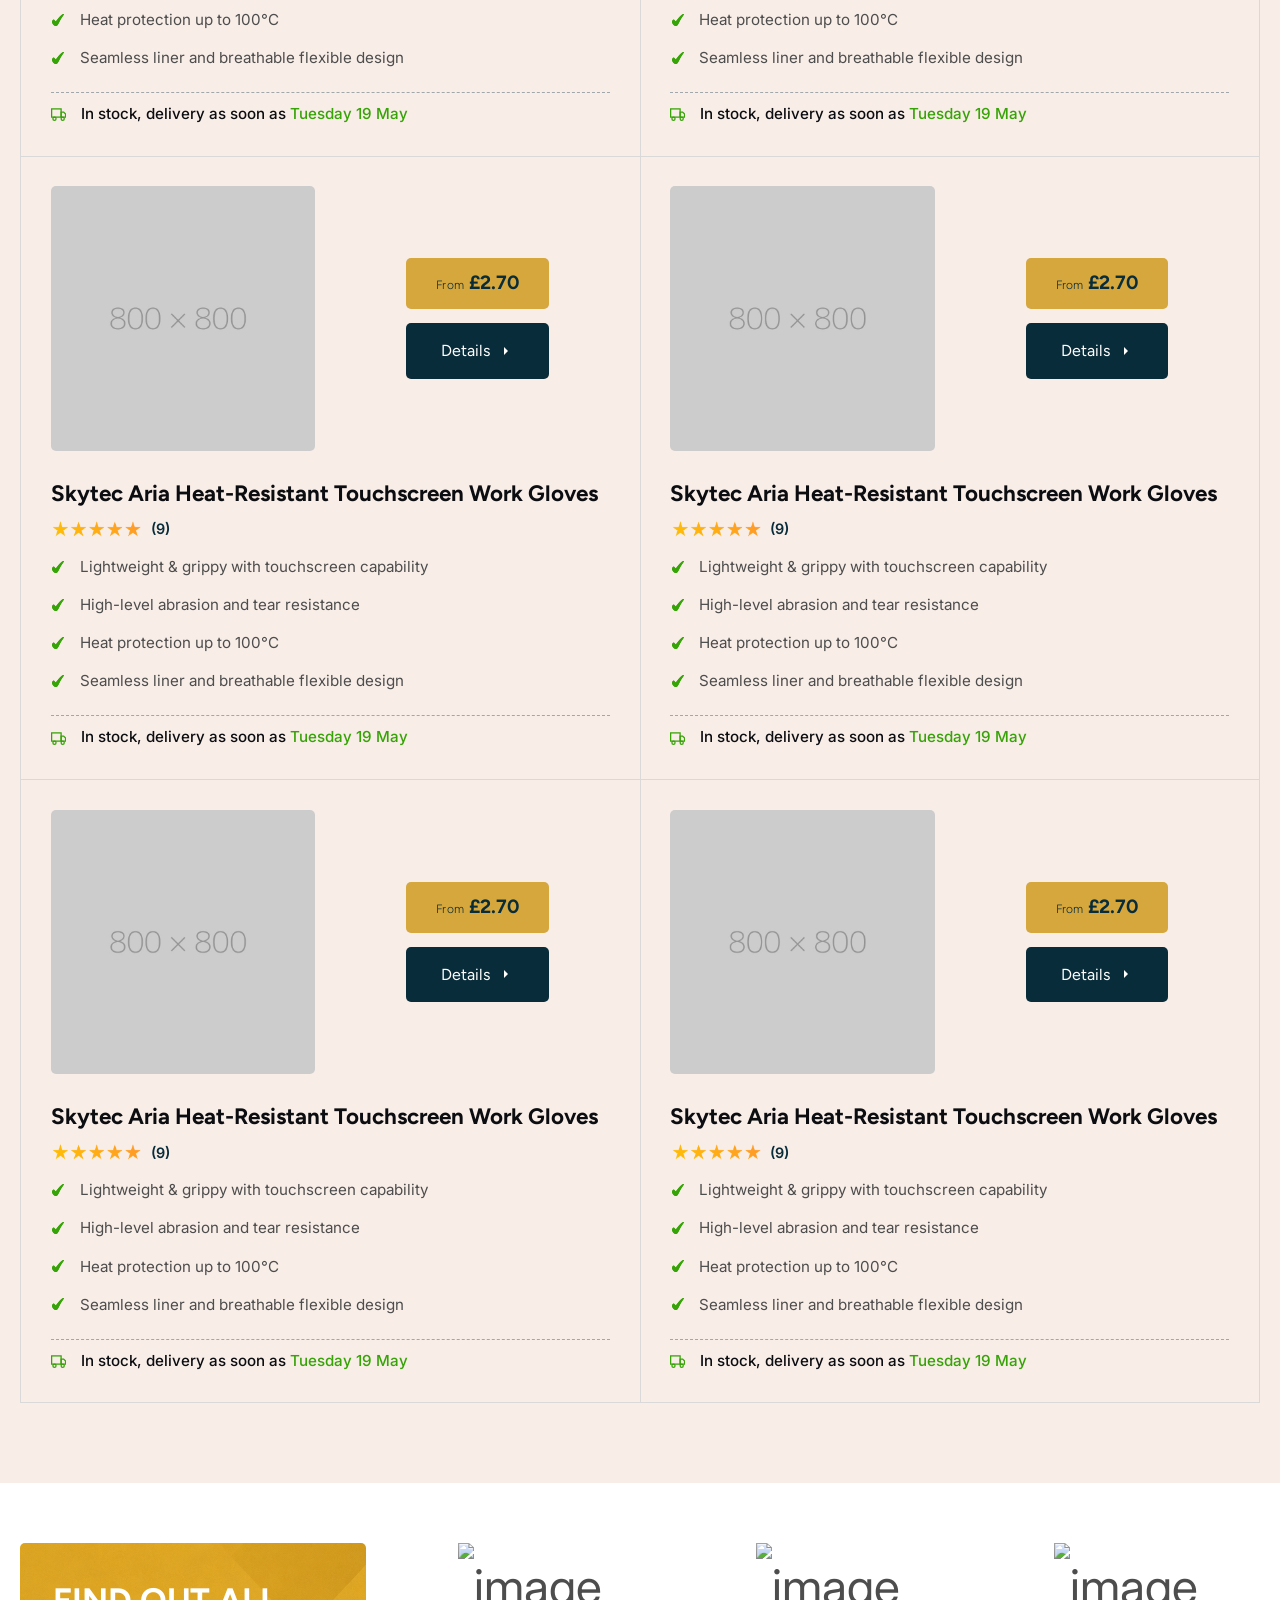
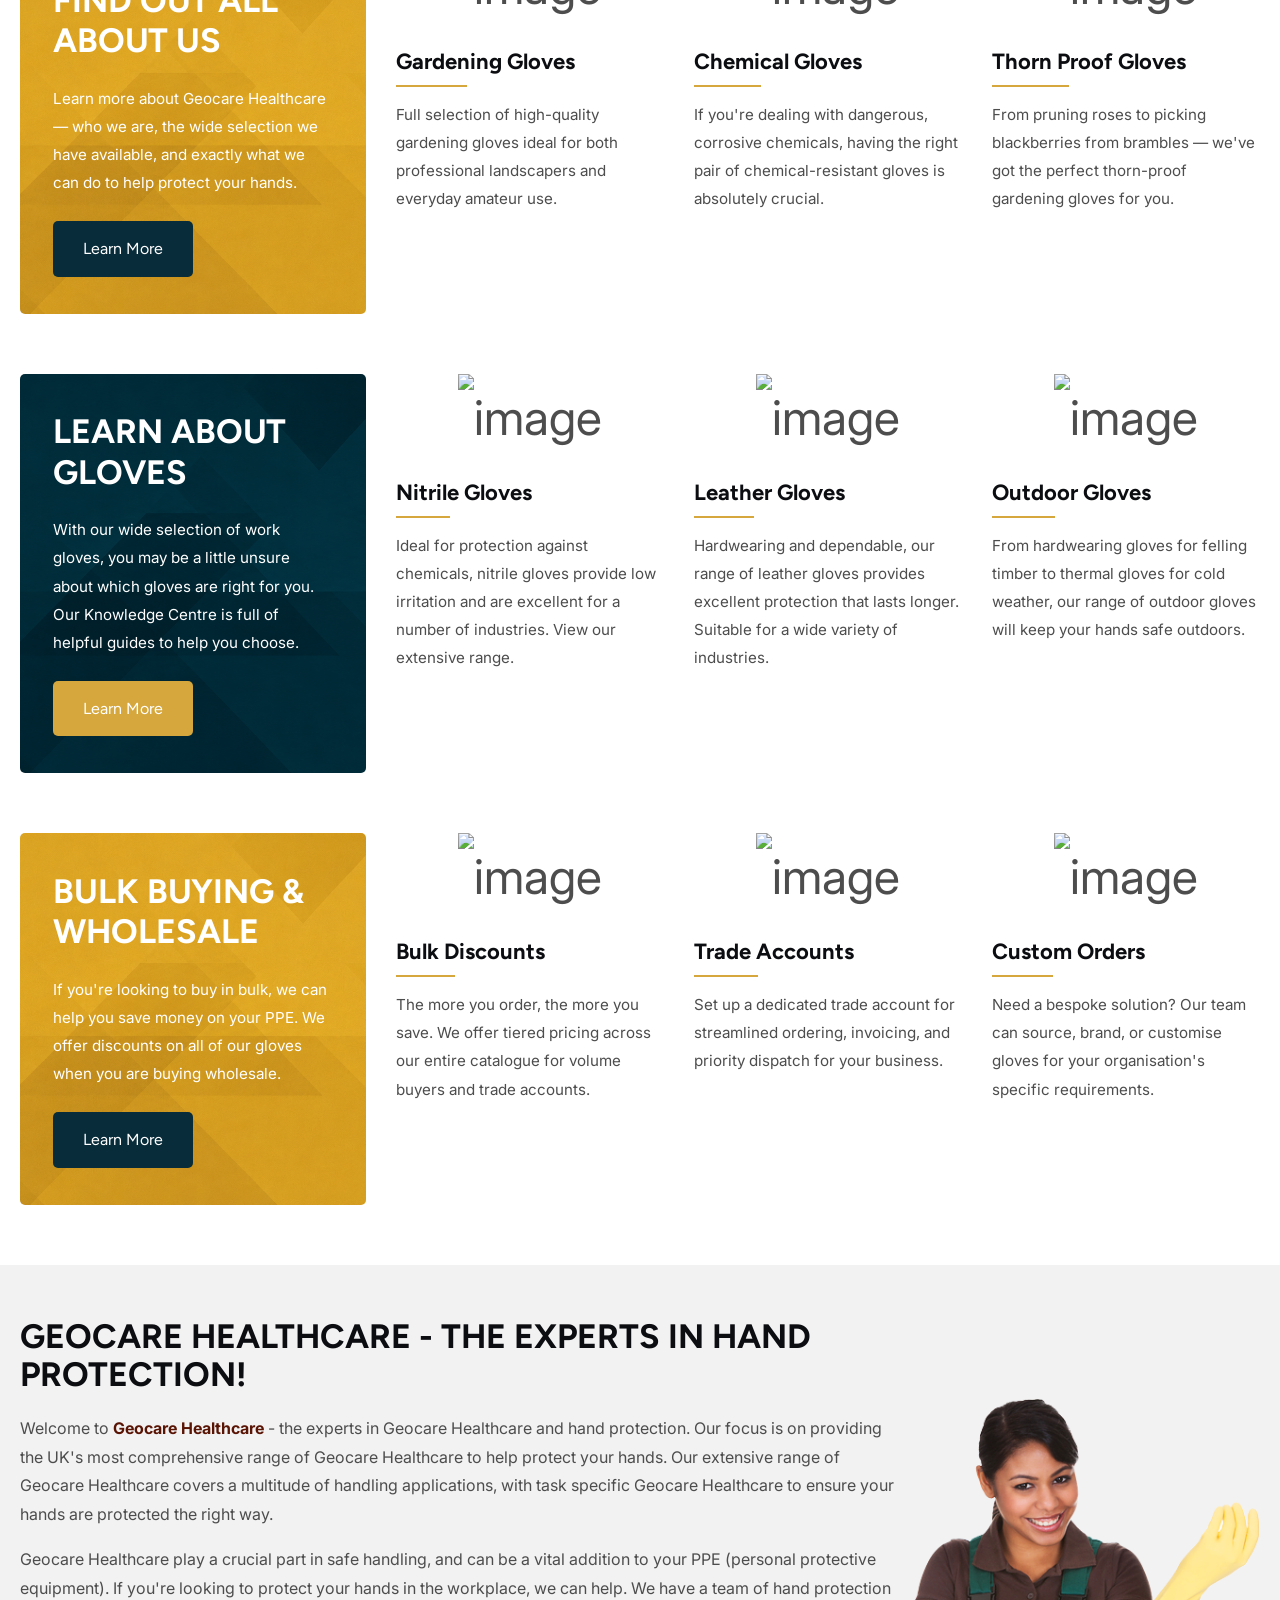
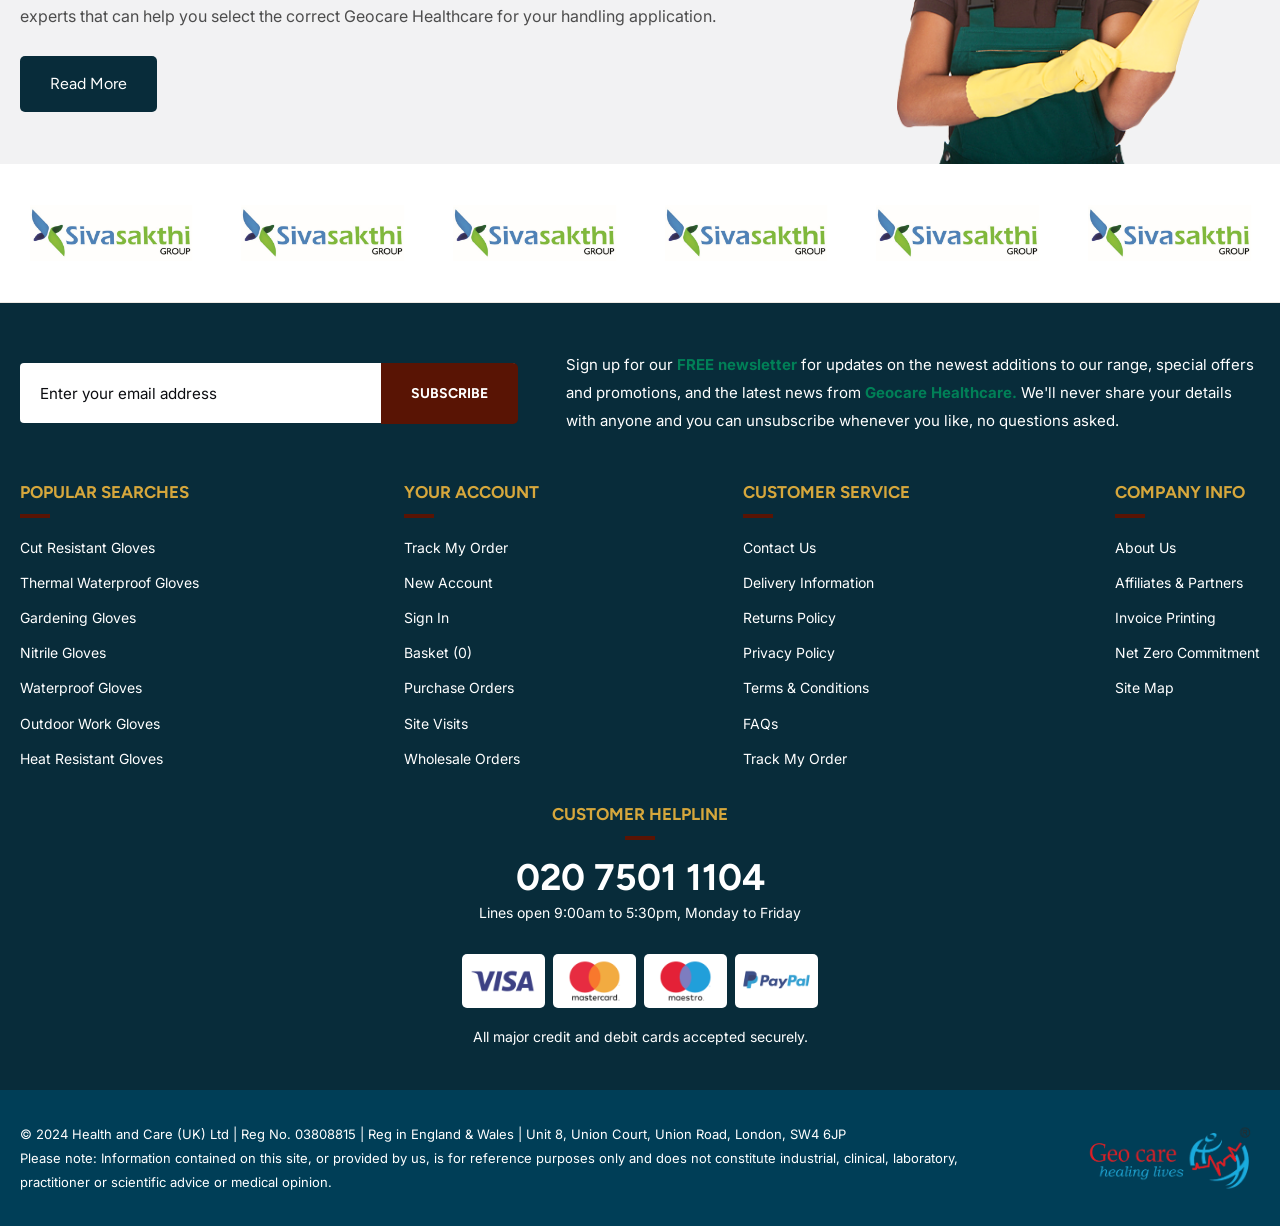
==== commit f8bf3e68: "image update" ====
--- a/index.html
+++ b/index.html
@@ -197,11 +197,44 @@
                                                             <li><a href="#">Healthcare Guide</a></li>
                                                             <li><a href="#">Chemical Guide</a></li>
                                                             <li><a href="#">Food Industry Guide</a></li>
+                                                            <li><a href="#">Food Industry Guide</a></li>
                                                         </ul>
-                                                        </div>
+                                                    </div>
+                                                    <div class="mega-col">
+                                                        <h4 class="menu-title">Industry Guides</h4>
+                                                        <ul>
+                                                            <li><a href="#">Construction Guide</a></li>
+                                                            <li><a href="#">Healthcare Guide</a></li>
+                                                            <li><a href="#">Chemical Guide</a></li>
+                                                            <li><a href="#">Food Industry Guide</a></li>
+                                                            <li><a href="#">Food Industry Guide</a></li>
+                                                            <li><a href="#">Food Industry Guide</a></li>
+                                                        </ul>
+                                                    </div>
+                                                    <div class="mega-col">
+                                                        <h4 class="menu-title">Industry Guides</h4>
+                                                        <ul>
+                                                            <li><a href="#">Construction Guide</a></li>
+                                                            <li><a href="#">Healthcare Guide</a></li>
+                                                            <li><a href="#">Chemical Guide</a></li>
+                                                            <li><a href="#">Food Industry Guide</a></li>
+                                                            <li><a href="#">Food Industry Guide</a></li>
+                                                            <li><a href="#">Food Industry Guide</a></li>
+                                                        </ul>
+                                                    </div>
+                                                    <div class="mega-col">
+                                                        <h4 class="menu-title">Industry Guides</h4>
+                                                        <ul>
+                                                            <li><a href="#">Construction Guide</a></li>
+                                                            <li><a href="#">Healthcare Guide</a></li>
+                                                            <li><a href="#">Chemical Guide</a></li>
+                                                            <li><a href="#">Food Industry Guide</a></li>
+                                                        </ul>
+                                                    </div>
                                                     <div class="mega-col">
                                                         <h4 class="menu-title">Knowledge Base</h4>
                                                         <ul>
+                                                            <li><a href="#">PPE Regulations UK</a></li>
                                                             <li><a href="#">PPE Regulations UK</a></li>
                                                             <li><a href="#">Glove Care Tips</a></li>
                                                             <li><a href="#">Blog & News</a></li>
@@ -406,7 +439,7 @@
                         <div class="swiper-wrapper">
                             <div class="swiper-slide">
 
-                                <div class="slide-bg" style="background-image: url('/assets/images/main-banner/construction-slideshow.jpg');"></div>
+                                <div class="slide-bg" style="background-image: url('./assets/images/main-banner/construction-slideshow.jpg');"></div>
                                 <div class="slide-overlay slide-overlay-1"></div>
                                 <div class="slide-content">
                                     <div class="slide-text">
@@ -440,7 +473,7 @@
                             </div>
                             <div class="swiper-slide">
 
-                                <div class="slide-bg" style="background-image: url('/assets/images/main-banner/construction-slideshow-1.jpg');"></div>
+                                <div class="slide-bg" style="background-image: url('./assets/images/main-banner/construction-slideshow-1.jpg');"></div>
                                 <div class="slide-overlay slide-overlay-2"></div>
                                 <div class="slide-content">
                                     <div class="slide-text">
@@ -489,34 +522,34 @@
                             <div id="brandSwiper">
                                 <div class="swiper-wrapper brands">
                                     <div class="swiper-slide">
-                                        <img src="/assets/images/brand-logo/brand-logo.png" alt="Logo" class="brand-logo">
-                                    </div>
-                                    <div class="swiper-slide">
-                                        <img src="/assets/images/brand-logo/brand-logo.png" alt="Logo" class="brand-logo">
-                                    </div>
-                                    <div class="swiper-slide">
-                                        <img src="/assets/images/brand-logo/brand-logo.png" alt="Logo" class="brand-logo">
-                                    </div>
-                                    <div class="swiper-slide">
-                                        <img src="/assets/images/brand-logo/brand-logo.png" alt="Logo" class="brand-logo">
-                                    </div>
-                                    <div class="swiper-slide">
-                                        <img src="/assets/images/brand-logo/brand-logo.png" alt="Logo" class="brand-logo">
-                                    </div>
-                                    <div class="swiper-slide">
-                                        <img src="/assets/images/brand-logo/brand-logo.png" alt="Logo" class="brand-logo">
-                                    </div>
-                                    <div class="swiper-slide">
-                                        <img src="/assets/images/brand-logo/brand-logo.png" alt="Logo" class="brand-logo">
-                                    </div>
-                                    <div class="swiper-slide">
-                                        <img src="/assets/images/brand-logo/brand-logo.png" alt="Logo" class="brand-logo">
-                                    </div>
-                                    <div class="swiper-slide">
-                                        <img src="/assets/images/brand-logo/brand-logo.png" alt="Logo" class="brand-logo">
-                                    </div>
-                                    <div class="swiper-slide">
-                                        <img src="/assets/images/brand-logo/brand-logo.png" alt="Logo" class="brand-logo">
+                                        <img src="./assets/images/brand-logo/brand-logo.png" alt="Logo" class="brand-logo">
+                                    </div>
+                                    <div class="swiper-slide">
+                                        <img src="./assets/images/brand-logo/brand-logo.png" alt="Logo" class="brand-logo">
+                                    </div>
+                                    <div class="swiper-slide">
+                                        <img src="./assets/images/brand-logo/brand-logo.png" alt="Logo" class="brand-logo">
+                                    </div>
+                                    <div class="swiper-slide">
+                                        <img src="./assets/images/brand-logo/brand-logo.png" alt="Logo" class="brand-logo">
+                                    </div>
+                                    <div class="swiper-slide">
+                                        <img src="./assets/images/brand-logo/brand-logo.png" alt="Logo" class="brand-logo">
+                                    </div>
+                                    <div class="swiper-slide">
+                                        <img src="./assets/images/brand-logo/brand-logo.png" alt="Logo" class="brand-logo">
+                                    </div>
+                                    <div class="swiper-slide">
+                                        <img src="./assets/images/brand-logo/brand-logo.png" alt="Logo" class="brand-logo">
+                                    </div>
+                                    <div class="swiper-slide">
+                                        <img src="./assets/images/brand-logo/brand-logo.png" alt="Logo" class="brand-logo">
+                                    </div>
+                                    <div class="swiper-slide">
+                                        <img src="./assets/images/brand-logo/brand-logo.png" alt="Logo" class="brand-logo">
+                                    </div>
+                                    <div class="swiper-slide">
+                                        <img src="./assets/images/brand-logo/brand-logo.png" alt="Logo" class="brand-logo">
                                     </div>
                                 </div>
                             </div>
@@ -535,7 +568,7 @@
                                         <div class="product-card-top">
                                             <div class="product-img">
                                                 <a href="#">
-                                                    <img src="/assets/images/products/product.jpg" alt="Product Image">
+                                                    <img src="./assets/images/products/product.jpg" alt="Product Image">
                                                 </a>
                                             </div>
                                         </div>
@@ -579,7 +612,7 @@
                                         <div class="product-card-top">
                                             <div class="product-img">
                                                 <a href="#">
-                                                    <img src="/assets/images/products/product.jpg" alt="Product Image">
+                                                    <img src="./assets/images/products/product.jpg" alt="Product Image">
                                                 </a>
                                             </div>
                                         </div>
@@ -623,7 +656,7 @@
                                         <div class="product-card-top">
                                             <div class="product-img">
                                                 <a href="#">
-                                                    <img src="/assets/images/products/product.jpg" alt="Product Image">
+                                                    <img src="./assets/images/products/product.jpg" alt="Product Image">
                                                 </a>
                                             </div>
                                         </div>
@@ -667,7 +700,7 @@
                                         <div class="product-card-top">
                                             <div class="product-img">
                                                 <a href="#">
-                                                    <img src="/assets/images/products/product.jpg" alt="Product Image">
+                                                    <img src="./assets/images/products/product.jpg" alt="Product Image">
                                                 </a>
                                             </div>
                                         </div>
@@ -711,7 +744,7 @@
                                         <div class="product-card-top">
                                             <div class="product-img">
                                                 <a href="#">
-                                                    <img src="/assets/images/products/product.jpg" alt="Product Image">
+                                                    <img src="./assets/images/products/product.jpg" alt="Product Image">
                                                 </a>
                                             </div>
                                         </div>
@@ -755,7 +788,7 @@
                                         <div class="product-card-top">
                                             <div class="product-img">
                                                 <a href="#">
-                                                    <img src="/assets/images/products/product.jpg" alt="Product Image">
+                                                    <img src="./assets/images/products/product.jpg" alt="Product Image">
                                                 </a>
                                             </div>
                                         </div>
@@ -952,34 +985,34 @@
                             <div id="brandSwiper">
                                 <div class="swiper-wrapper brands">
                                     <div class="swiper-slide">
-                                        <img src="/assets/images/brand-logo/brand-logo.png" alt="Logo" class="brand-logo">
-                                    </div>
-                                    <div class="swiper-slide">
-                                        <img src="/assets/images/brand-logo/brand-logo.png" alt="Logo" class="brand-logo">
-                                    </div>
-                                    <div class="swiper-slide">
-                                        <img src="/assets/images/brand-logo/brand-logo.png" alt="Logo" class="brand-logo">
-                                    </div>
-                                    <div class="swiper-slide">
-                                        <img src="/assets/images/brand-logo/brand-logo.png" alt="Logo" class="brand-logo">
-                                    </div>
-                                    <div class="swiper-slide">
-                                        <img src="/assets/images/brand-logo/brand-logo.png" alt="Logo" class="brand-logo">
-                                    </div>
-                                    <div class="swiper-slide">
-                                        <img src="/assets/images/brand-logo/brand-logo.png" alt="Logo" class="brand-logo">
-                                    </div>
-                                    <div class="swiper-slide">
-                                        <img src="/assets/images/brand-logo/brand-logo.png" alt="Logo" class="brand-logo">
-                                    </div>
-                                    <div class="swiper-slide">
-                                        <img src="/assets/images/brand-logo/brand-logo.png" alt="Logo" class="brand-logo">
-                                    </div>
-                                    <div class="swiper-slide">
-                                        <img src="/assets/images/brand-logo/brand-logo.png" alt="Logo" class="brand-logo">
-                                    </div>
-                                    <div class="swiper-slide">
-                                        <img src="/assets/images/brand-logo/brand-logo.png" alt="Logo" class="brand-logo">
+                                        <img src="./assets/images/brand-logo/brand-logo.png" alt="Logo" class="brand-logo">
+                                    </div>
+                                    <div class="swiper-slide">
+                                        <img src="./assets/images/brand-logo/brand-logo.png" alt="Logo" class="brand-logo">
+                                    </div>
+                                    <div class="swiper-slide">
+                                        <img src="./assets/images/brand-logo/brand-logo.png" alt="Logo" class="brand-logo">
+                                    </div>
+                                    <div class="swiper-slide">
+                                        <img src="./assets/images/brand-logo/brand-logo.png" alt="Logo" class="brand-logo">
+                                    </div>
+                                    <div class="swiper-slide">
+                                        <img src="./assets/images/brand-logo/brand-logo.png" alt="Logo" class="brand-logo">
+                                    </div>
+                                    <div class="swiper-slide">
+                                        <img src="./assets/images/brand-logo/brand-logo.png" alt="Logo" class="brand-logo">
+                                    </div>
+                                    <div class="swiper-slide">
+                                        <img src="./assets/images/brand-logo/brand-logo.png" alt="Logo" class="brand-logo">
+                                    </div>
+                                    <div class="swiper-slide">
+                                        <img src="./assets/images/brand-logo/brand-logo.png" alt="Logo" class="brand-logo">
+                                    </div>
+                                    <div class="swiper-slide">
+                                        <img src="./assets/images/brand-logo/brand-logo.png" alt="Logo" class="brand-logo">
+                                    </div>
+                                    <div class="swiper-slide">
+                                        <img src="./assets/images/brand-logo/brand-logo.png" alt="Logo" class="brand-logo">
                                     </div>
                                 </div>
                             </div>
@@ -1058,10 +1091,10 @@
                             <div class="footer-hours">Lines open 9:00am to 5:30pm, Monday to Friday</div>
                             <br>
                             <div class="payment-icons">
-                                <img alt="Visa" src="https://muteckaruppu.github.io/Geocare/assets/images/payments-visa.png" title="Visa">
-                                <img alt="Mastercard" src="https://muteckaruppu.github.io/Geocare/assets/images/payments-mastercard.png" title="Mastercard">
-                                <img alt="Maestro" src="https://muteckaruppu.github.io/Geocare/assets/images/payments-maestro.png" title="Maestro">
-                                <img alt="PayPal" src="https://muteckaruppu.github.io/Geocare/assets/images/payments-paypal.png" title="PayPal">
+                                <img alt="Visa" src="./assets/images/payments-visa.png" title="Visa">
+                                <img alt="Mastercard" src="./assets/images/payments-mastercard.png" title="Mastercard">
+                                <img alt="Maestro" src="./assets/images/payments-maestro.png" title="Maestro">
+                                <img alt="PayPal" src="./assets/images/payments-paypal.png" title="PayPal">
                             </div>
                             <div class="footer-cards">All major credit and debit cards accepted securely.</div>
                         </div>
@@ -1074,7 +1107,7 @@
                             <p>© 2024 Health and Care (UK) Ltd | Reg No. 03808815 | Reg in England & Wales | Unit 8, Union Court, Union Road, London, SW4 6JP</p>
                             <p>Please note: Information contained on this site, or provided by us, is for reference purposes only and does not constitute industrial, clinical, laboratory, practitioner or scientific advice or medical opinion.</p>
                         </div>
-                    <img alt="logo" src="https://muteckaruppu.github.io/Geocare/assets/images/header/geocare-logo.png" title="logo">
+                    <img alt="logo" src="./assets/images/header/geocare-logo.png" title="logo">
                     </div>
                 </div>
             </div>
@@ -1091,7 +1124,7 @@
                 <!-- Navigation Drawer -->
                 <div class="mobile-nav-drawer">
                     <div class="mnav-header">
-                        <img src="/assets/images/header/geocare-logo.png" alt="Site Logo">
+                        <img src="./assets/images/header/geocare-logo.png" alt="Site Logo">
                         <button class="mnav-close" id="mobileNavClose">✕</button>
                     </div>
                     <div class="mnav-links">
--- a/assets/css/style.css
+++ b/assets/css/style.css
@@ -57,7 +57,7 @@
 
         .mt__search_form { flex: 1; max-width: 480px; margin: 0 auto; position: relative; }
 
-        .mt__search_form input { width: 100%; padding: 11px 48px 11px 18px; border: 1px solid var(--mt-border-clr); border-radius: 10px; 
+        .mt__search_form input { width: 100%; padding: 11px 48px 11px 18px; border: 1px solid var(--mt-border-clr); border-radius: var(--mt-radius); 
             font-family: var(--mt-base-font); font-size: 0.9rem; background: transparent; color: var(--mt-body-text); 
             transition: border-color var(--mt-transition), box-shadow var(--mt-transition); outline: none; min-height: 50px; }
         .mt__search_form input:focus { border-color: var(--mt-primary); box-shadow: 0 0 0 3px rgba(0,59,70,0.12); background: transparent; }
@@ -110,7 +110,7 @@
 
         .mt-primary-menu > li ul.children, 
         .mt-primary-menu > li ul.sub-menu { margin: 0; width: 225px; margin-top: 10px; background-color: var(--mt-body-bg);
-            opacity: 0; padding: 16px 4px; pointer-events: none; position: absolute; left: -4px; top: 100%; border-radius: 10px;
+            opacity: 0; padding: 16px 4px; pointer-events: none; position: absolute; left: -4px; top: 100%; border-radius: var(--mt-radius);
             text-align: left; z-index: 10; -webkit-transition: var(--mt-transition); transition: var(--mt-transition);
             -webkit-box-shadow: 0 0 2px 3px rgba(0,0,0,0.05); box-shadow: 0 0 2px 3px rgba(0,0,0,0.05);}
 
@@ -150,17 +150,20 @@
 
     /* 1.3.1 Mega Menu */
 
-        .mt-primary-menu > li.has-mega-menu > ul.sub-menu { width: 100vw; background: none; text-align: center; 
-            padding: 0px 20px; -webkit-box-shadow: none; box-shadow: none; }
+        .mt-primary-menu > li.has-mega-menu > ul.sub-menu { width: 100vw; /* background: none; */ text-align: center; 
+            padding: 0px 20px; border-radius: 0px; /* -webkit-box-shadow: none; box-shadow: none; */ }
         .mt-primary-menu > li.has-mega-menu > ul.sub-menu > li { width: 100%; max-width: 1440px; margin: 0 auto; 
-            padding: 30px; background-color: var(--mt-body-bg); position: relative; border-radius: 10px;
-            -webkit-box-shadow: 0 0 2px 3px rgba(0,0,0,0.05); box-shadow: 0 0 2px 3px rgba(0,0,0,0.05); }
+            padding: 30px 10px; /* background-color: var(--mt-body-bg); */ position: relative; border-radius: var(--mt-radius);
+            /* -webkit-box-shadow: 0 0 2px 3px rgba(0,0,0,0.05); box-shadow: 0 0 2px 3px rgba(0,0,0,0.05); */ }
 
         .mt-primary-menu > li.has-mega-menu > ul.sub-menu > li .mega-menu { display: flex; gap: 40px 0px; justify-content: center; flex-wrap: wrap; }
         .mt-primary-menu > li.has-mega-menu > ul.sub-menu > li .mega-menu .mega-col { flex: 0 0 200px; text-align: left; padding: 0px 10px; }
 
-        .mt-primary-menu > li.has-mega-menu > ul.sub-menu > li .mega-menu .mega-col .menu-title { 
-            font-family: var(--mt-head-font); font-size: 1.1rem; font-weight: 700; color: var(--mt-primary); margin-bottom: 12px; }
+        .mt-primary-menu > li.has-mega-menu > ul.sub-menu > li .mega-menu .mega-col .menu-title { position: relative;
+            font-family: var(--mt-head-font); font-size: 1.1rem; font-weight: 700; color: var(--mt-primary); margin-bottom: 12px; padding-bottom: 12px; }
+
+        .mt-primary-menu > li.has-mega-menu > ul.sub-menu > li .mega-menu .mega-col .menu-title:after { content: "";
+            position: absolute; left: 0; width: 30%; height: 2px; background-color: var(--mt-quinery); bottom: -2px; }
 
         .mt-primary-menu > li.has-mega-menu > ul.sub-menu > li .mega-menu .mega-col ul { display: flex; flex-direction: column; }
         .mt-primary-menu > li.has-mega-menu > ul.sub-menu > li .mega-menu .mega-col ul li a { padding: 2px 0px; 
@@ -268,7 +271,7 @@
     /* Slide visual panel */
 
     .slide-panel { background: rgba(255, 255, 255, 0.06); backdrop-filter: blur(12px); border: 1px solid rgba(255, 255, 255, 0.12); 
-        border-radius: 10px; padding: 50px; opacity: 0; transform: translateX(28px); transition: var(--mt-transition); height: 100%; }
+        border-radius: var(--mt-radius); padding: 50px; opacity: 0; transform: translateX(28px); transition: var(--mt-transition); height: 100%; }
     .swiper-slide-active .slide-panel { opacity: 1; transform: translateX(0); }
 
     .slide-panel-title { font-family: var(--mt-head-font); font-size: clamp(1.25rem, 1.1635rem + 0.3846vw, 1.625rem); font-weight: 800; 
@@ -284,6 +287,12 @@
 
     /* Swiper custom nav */
 
+    .swiper-pagination, 
+    .swiper-horizontal > .swiper-pagination-bullets, 
+    .swiper-pagination-bullets.swiper-pagination-horizontal, 
+    .swiper-pagination-custom, 
+    .swiper-pagination-fraction { bottom: 20px; }
+
     .swiper-button-next { right: 40px; }
     .swiper-button-prev { left: 40px; } 
 
@@ -312,19 +321,19 @@
     .btn-primary { display: inline-flex; align-items: center; gap: 8px; padding: 13px 30px; 
         background: var(--mt-primary); color: var(--mt-accent-white); font-family: var(--mt-head-font); 
         font-size: 16px; font-weight: normal; text-transform: capitalize; 
-        border: none; border-radius: 10px; cursor: pointer; text-decoration: none; border-radius: 7px; transition: var(--mt-transition); }
+        border: none; border-radius: var(--mt-radius); cursor: pointer; text-decoration: none; border-radius: var(--mt-radius); transition: var(--mt-transition); }
     .btn-primary:hover { background: var(--mt-scondery); color: var(--mt-accent-white); box-shadow: 0 8px 28px rgba(0,143,90,0.45); }
 
     .btn-secondary { display: inline-flex; align-items: center; gap: 8px; padding: 13px 26px; background: transparent; 
         color: var(--mt-accent-white); font-family: var(--mt-head-font); font-size: 0.95rem; font-weight: normal; 
         letter-spacing: normal; text-transform: capitalize; border: 1px solid rgba(255,255,255,0.3); 
-        border-radius: 10px; cursor: pointer; text-decoration: none; transition: var(--mt-transition); }
+        border-radius: var(--mt-radius); cursor: pointer; text-decoration: none; transition: var(--mt-transition); }
     .btn-secondary:hover { border-color: var(--mt-quinery); color: var(--mt-accent-white); }
 
     .btn-gold { display: inline-flex; align-items: center; gap: 8px; padding: 13px 28px; 
         background: var(--mt-quinery); color: var(--navy); font-family: var(--mt-head-font); 
         font-size: 0.95rem; font-weight: normal; letter-spacing: normal; text-transform: capitalize; 
-        border: none; border-radius: 10px; cursor: pointer; text-decoration: none; transition: var(--mt-transition); 
+        border: none; border-radius: var(--mt-radius); cursor: pointer; text-decoration: none; transition: var(--mt-transition); 
         box-shadow: 0 4px 18px rgba(214,167,60,0.35); }
     .btn-gold:hover { background: #e6b84a; color: var(--mt-accent-white); box-shadow: 0 8px 24px rgba(214,167,60,0.45); }
 
@@ -359,11 +368,11 @@
 
     .featured-products .product-card-top img { max-width: 100%; height: auto; display: block; }
 
-    .featured-products .product-card-top .product-img a { display: block; overflow: hidden; border-radius: 10px; }
+    .featured-products .product-card-top .product-img a { display: block; overflow: hidden; border-radius: var(--mt-radius); }
 
     .featured-products .products-main .products-grid .price-wrapper { display: inline-flex; align-items: center;
         padding: 13px 30px; background: var(--mt-quinery); color: var(--mt-accent-white); font-family: var(--mt-head-font); 
-        font-size: 16px; font-weight: normal; text-transform: capitalize; border: none; border-radius: 10px; cursor: pointer; text-decoration: none; 
+        font-size: 16px; font-weight: normal; text-transform: capitalize; border: none; border-radius: var(--mt-radius); cursor: pointer; text-decoration: none; 
         transition: var(--mt-transition); margin: 0 0 14px; align-items: baseline; }
 
     .featured-products .products-main .products-grid .price-wrapper .price-from { font-size: 12px; font-weight: 300; 
@@ -385,7 +394,7 @@
         padding-bottom: 10px; border-bottom: 1px dashed #a0a8ab; }
     .product-content .product-features li { position: relative; margin-bottom: 10px; }
     .product-content .product-features li:before { content: ""; position: relative; display: inline-block; width: 1em; height: 1em; 
-        background: url("/assets/images/tick.png"); margin-right: 14px; background-repeat: no-repeat; 
+        background: url('../images/tick.png'); margin-right: 14px; background-repeat: no-repeat; 
         background-position: center center; top: 0.15em; }
 
     .product-content .product-delivery { color: var(--mt-heading); font-weight: 500; line-height: 1.5; }
@@ -394,7 +403,7 @@
 
     .stars-row { margin: 10px 0; color: var(--mt-primary); font-weight: 600; font-size: 0.9rem; display: flex; align-items: center; gap: 6px; }
     .stars-row .star-icons { width: 94px; height: 20px; display: inline-block; background: linear-gradient(45deg, #ffc200 , #ff952d); 
-        -webkit-mask-image: url('/assets/images/ratting-ico.png'); mask-image: url('/assets/images/ratting-ico.png'); 
+        -webkit-mask-image: url('../images/ratting-ico.png'); mask-image: url('../images/ratting-ico.png'); 
         -webkit-mask-repeat: no-repeat; mask-repeat: no-repeat; -webkit-mask-position: center center; mask-position: center center; 
         -webkit-mask-size: contain; mask-size: contain; }
 
@@ -458,12 +467,12 @@
     .bulk-row .info-main { display: grid; grid-template-columns: repeat(3, 1fr); gap: 40px; }
 
     .bulk-row .bulk-aside,
-    .info-row .info-aside { background-image: url('/assets/images/yellow-bg.png'); background-position: center center; 
+    .info-row .info-aside { background-image: url('../images/yellow-bg.png'); background-position: center center; 
         background-repeat: no-repeat; background-size: cover; }
-    .learn-row .learn-aside { background-image: url('/assets/images/blu-bg.png'); background-position: center center; 
+    .learn-row .learn-aside { background-image: url('../images/blu-bg.png'); background-position: center center; 
         background-repeat: no-repeat; background-size: cover; }
 
-    .info-row .info-aside, .learn-row .learn-aside, .bulk-row .bulk-aside { border-radius: 7px; 
+    .info-row .info-aside, .learn-row .learn-aside, .bulk-row .bulk-aside { border-radius: var(--mt-radius); 
         padding: clamp(1.875rem, 1.7019rem + 0.7692vw, 2.625rem) clamp(1.25rem, 0.9327rem + 1.4103vw, 2.625rem); 
         align-content: center; position: relative; overflow: hidden; }
 
@@ -489,7 +498,7 @@
 
     .info-row .info-card-img, .learn-row .info-card-img,
     .bulk-row .info-card-img { /* height: 160px; */ display: flex; 
-        align-items: center; justify-content: center; font-size: 3rem; border-radius: 7px; overflow: hidden; }
+        align-items: center; justify-content: center; font-size: 3rem; border-radius: var(--mt-radius); overflow: hidden; }
 
     .info-row .info-card-body, .learn-row .info-card-body,
     .bulk-row .info-card-body { padding-top: 16px; }
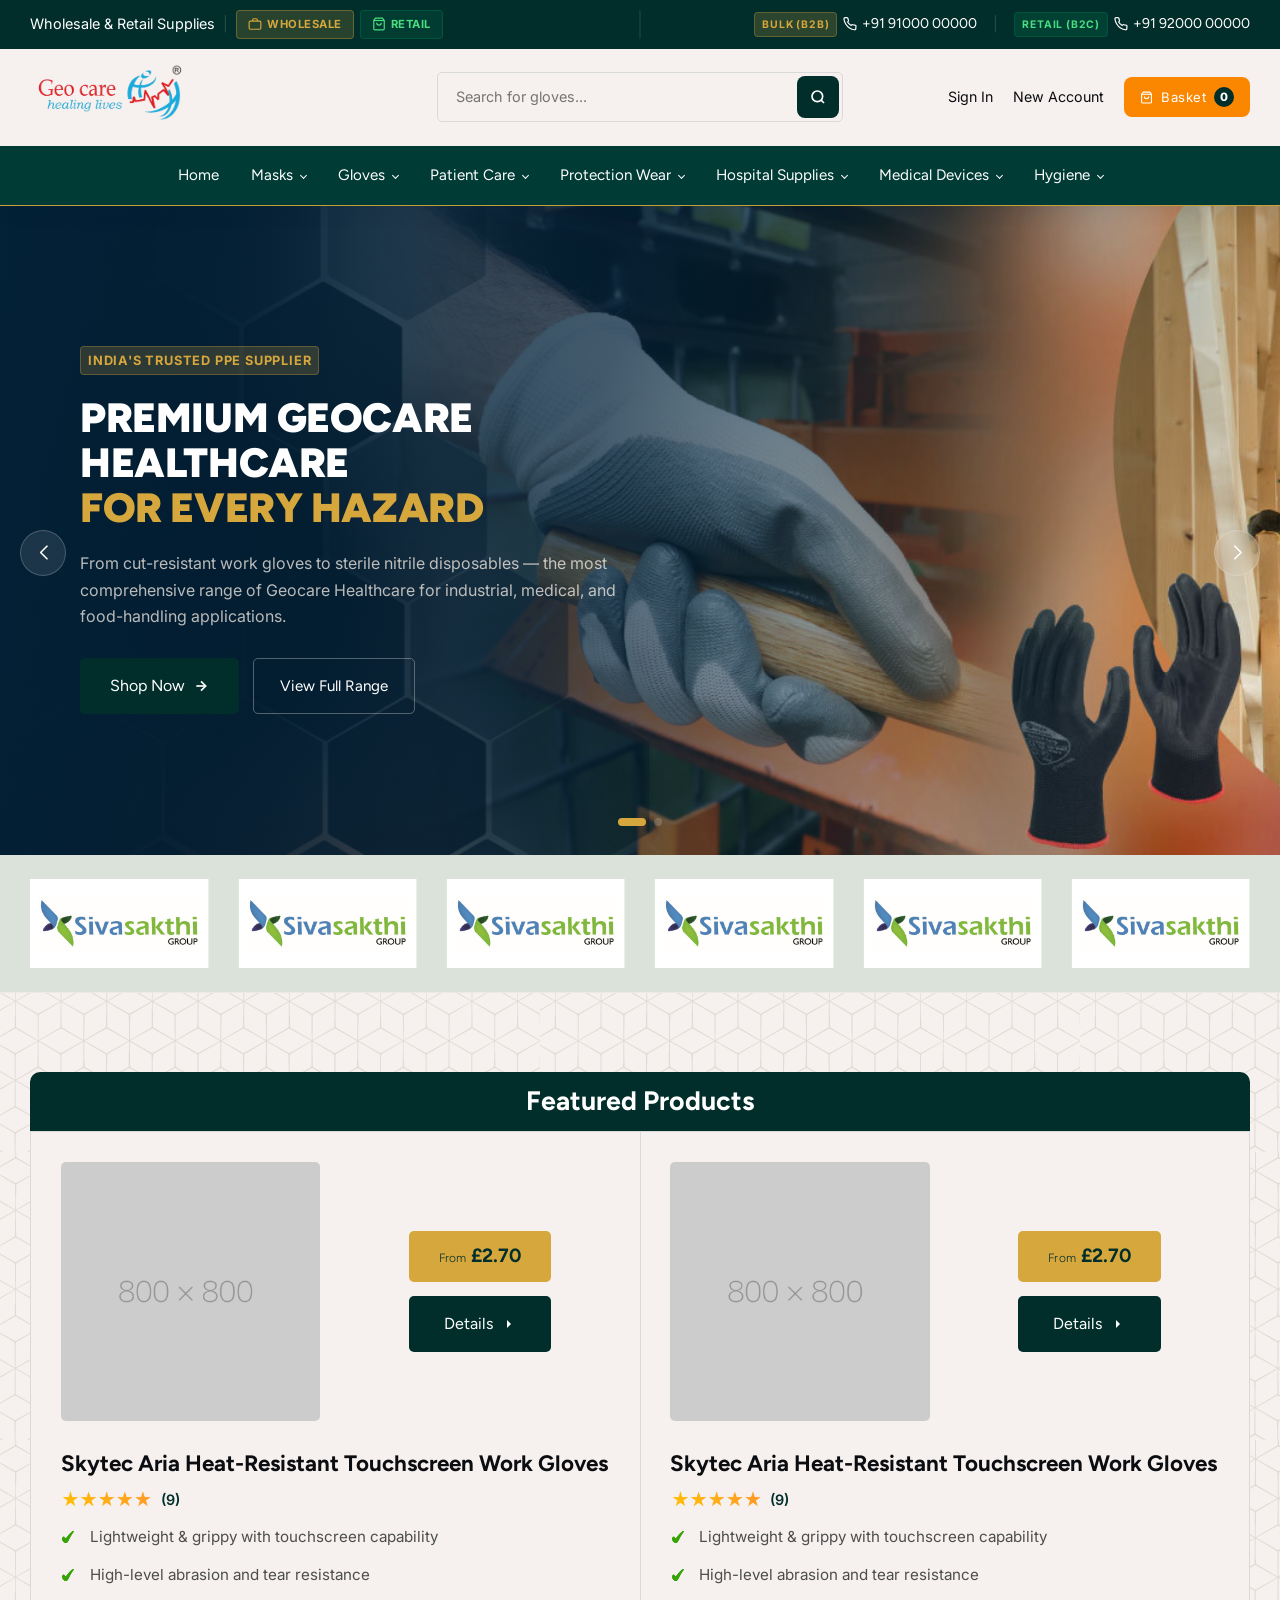
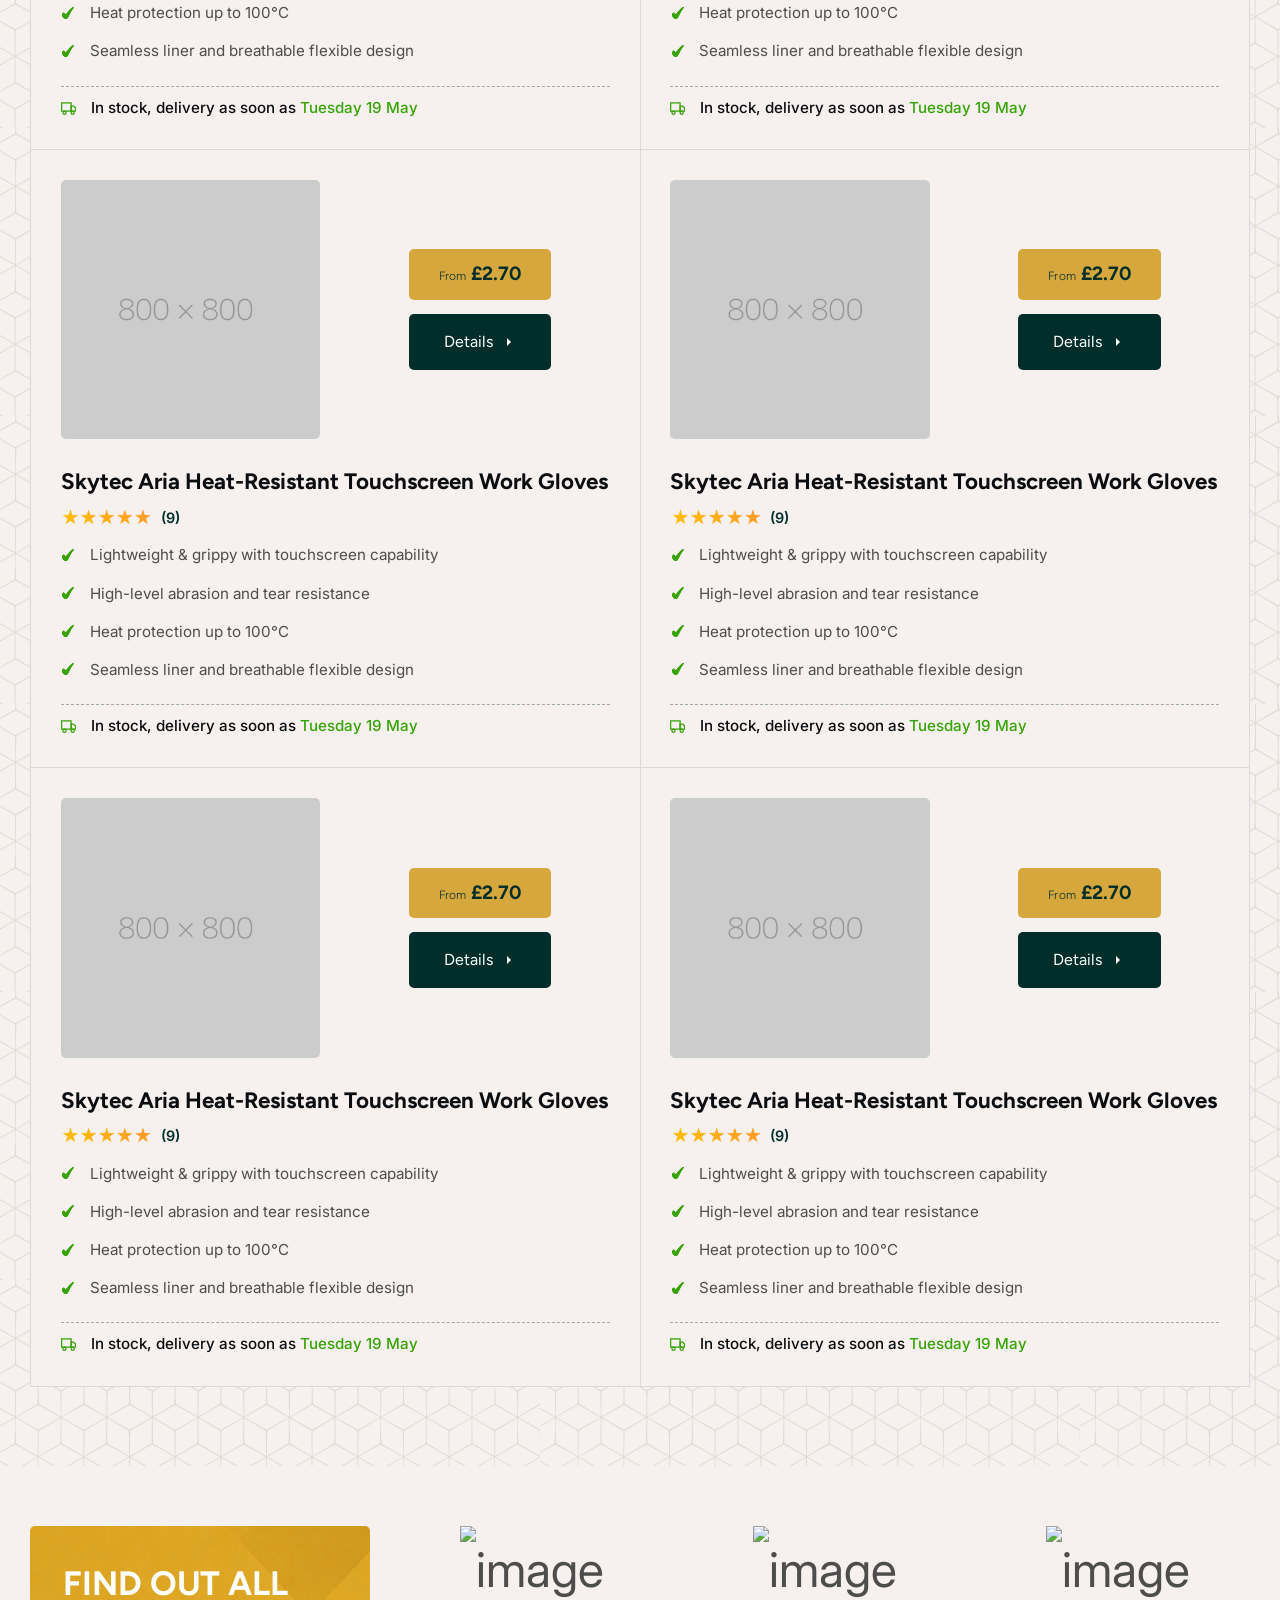
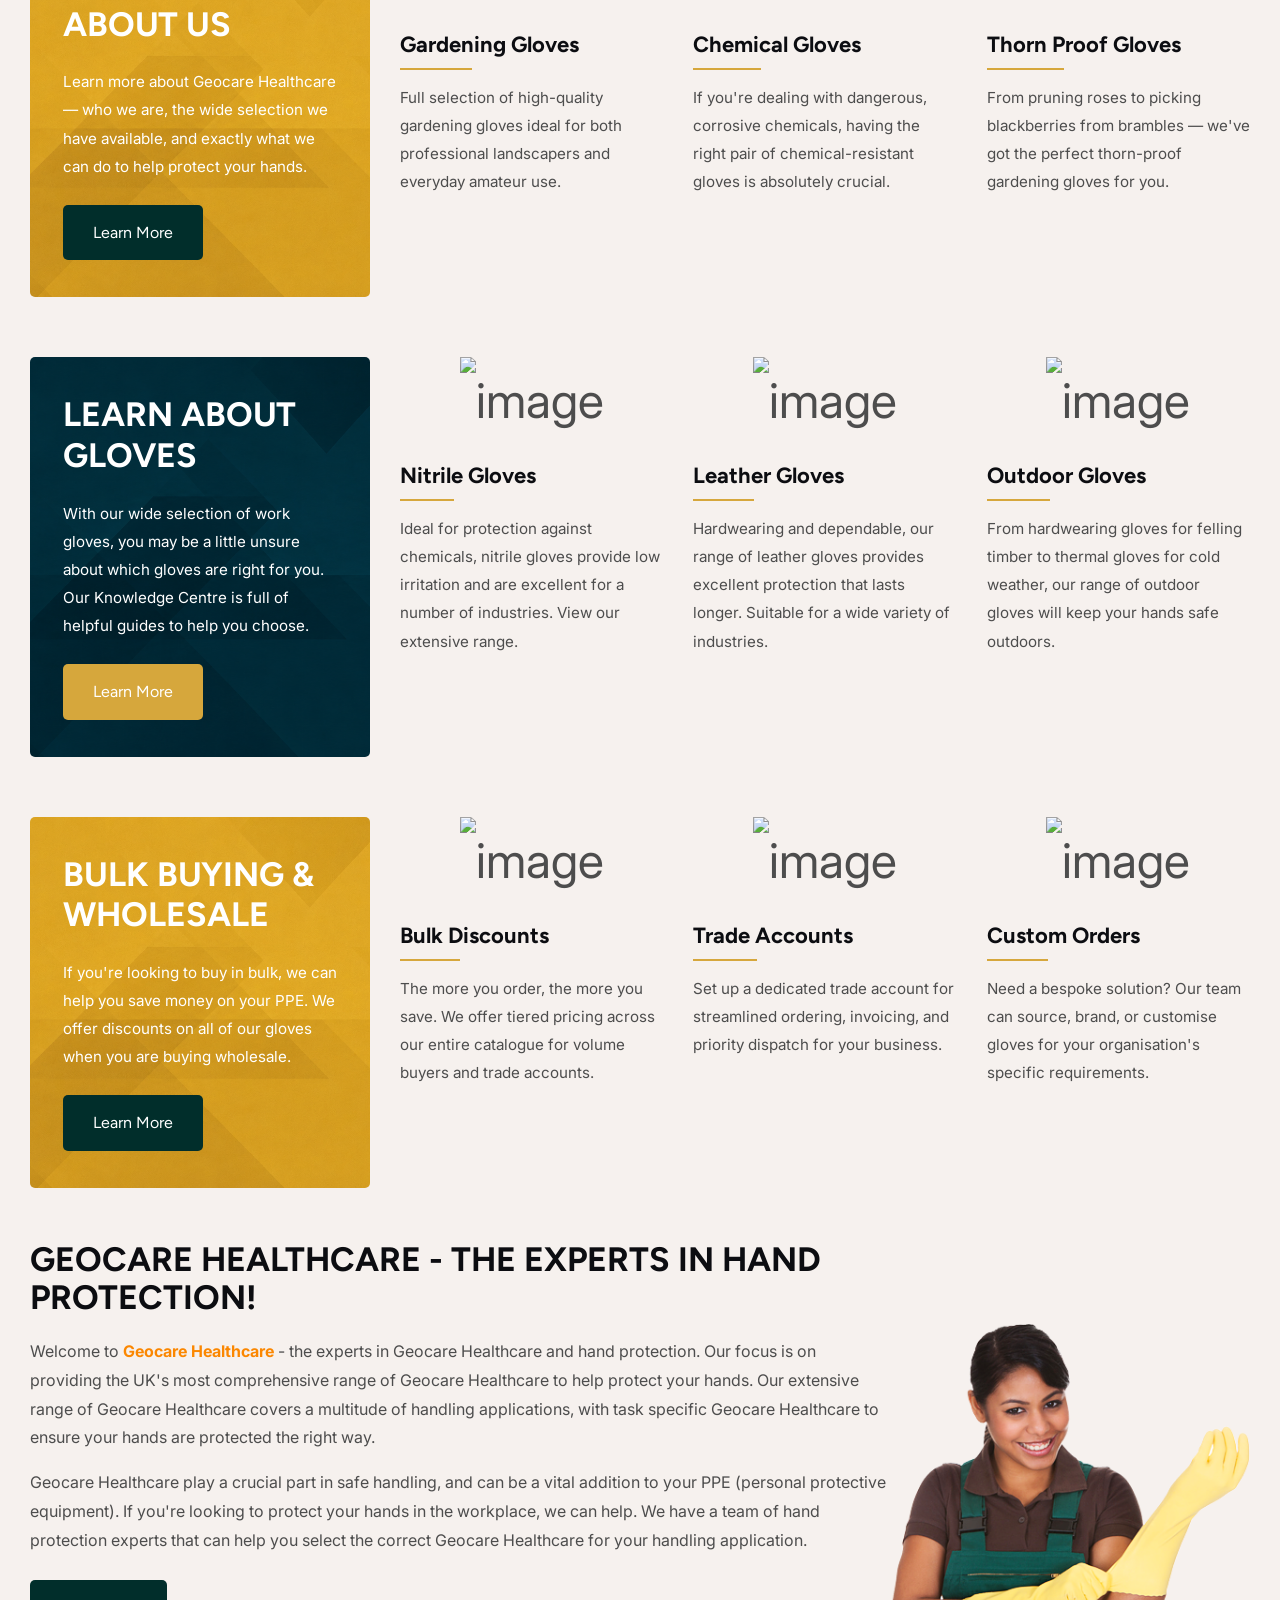
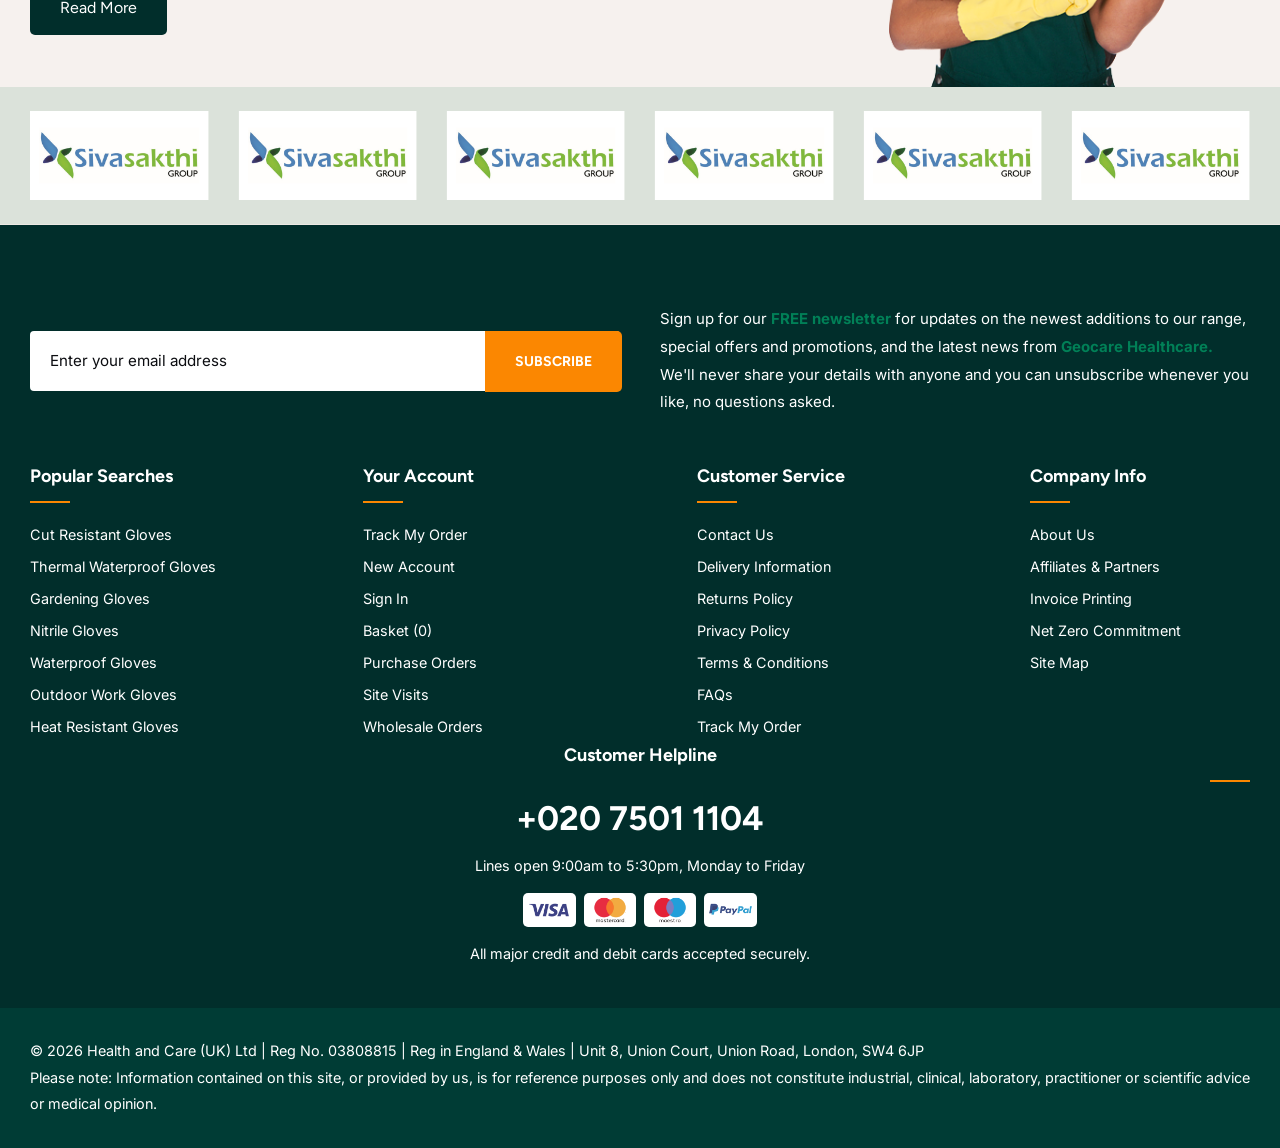
==== commit d78197a0: "bg update" ====
--- a/index.html
+++ b/index.html
@@ -1026,91 +1026,157 @@
             <!-- Footer Start -->
             <footer id="footer-wrapper" class="footer-wrapper mt__footer">
                 <div class="container">
-                    <!-- NEWSLETTER -->
+
+                    <!-- Newsletter Content -->
                     <div class="newsletter">
                         <div class="newsletter-inner">
                             <div class="newsletter-form">
-                                <input type="email" placeholder="Enter your email address">
-                                <button>Subscribe</button>
+                                <form action="#">
+                                    <input type="email" placeholder="Enter your email address">
+                                    <button type="submit" class="newsletter-button">Subscribe</button>
+                                </form>
                             </div>
                             <div class="newsletter-text">
-                                <p>Sign up for our <span>FREE newsletter</span> for updates on the newest additions to our range, special offers and promotions, and the latest news from <span>Geocare Healthcare.</span> We'll never share your details with anyone and you can unsubscribe whenever you like, no questions asked.</p>
+                                <p>Sign up for our <span class="mt-highlight">FREE newsletter</span> for updates on the newest additions to our range, special offers and promotions, and the latest news from <span class="mt-highlight">Geocare Healthcare.</span> We'll never share your details with anyone and you can unsubscribe whenever you like, no questions asked.</p>
                             </div>
                         </div>
                     </div>
+
+                    <!-- Footer Content -->
                     <div class="footer-inner-wrapper">
-                        <div class="footer-col">
-                            <h4>Popular Searches</h4>
-                            <ul>
-                                <li><a href="#">Cut Resistant Gloves</a></li>
-                                <li><a href="#">Thermal Waterproof Gloves</a></li>
-                                <li><a href="#">Gardening Gloves</a></li>
-                                <li><a href="#">Nitrile Gloves</a></li>
-                                <li><a href="#">Waterproof Gloves</a></li>
-                                <li><a href="#">Outdoor Work Gloves</a></li>
-                                <li><a href="#">Heat Resistant Gloves</a></li>
+                        <div class="footer-col footer-col-menu">
+                            <h4 class="footer-title">Popular Searches</h4>
+                            <ul class="footer-menu-items">
+                                <li class="footer-item">
+                                    <a class="footer-menu-link" href="#">Cut Resistant Gloves</a>
+                                </li>
+                                <li class="footer-item">
+                                    <a class="footer-menu-link" href="#">Thermal Waterproof Gloves</a>
+                                </li>
+                                <li class="footer-item">
+                                    <a class="footer-menu-link" href="#">Gardening Gloves</a>
+                                </li>
+                                <li class="footer-item">
+                                    <a class="footer-menu-link" href="#">Nitrile Gloves</a>
+                                </li>
+                                <li class="footer-item">
+                                    <a class="footer-menu-link" href="#">Waterproof Gloves</a>
+                                </li>
+                                <li class="footer-item">
+                                    <a class="footer-menu-link" href="#">Outdoor Work Gloves</a>
+                                </li>
+                                <li class="footer-item">
+                                    <a class="footer-menu-link" href="#">Heat Resistant Gloves</a>
+                                </li>
                             </ul>
                         </div>
-                        <div class="footer-col">
-                            <h4>Your Account</h4>
-                            <ul>
-                                <li><a href="#">Track My Order</a></li>
-                                <li><a href="#">New Account</a></li>
-                                <li><a href="#">Sign In</a></li>
-                                <li><a href="#">Basket (0)</a></li>
-                                <li><a href="#">Purchase Orders</a></li>
-                                <li><a href="#">Site Visits</a></li>
-                                <li><a href="#">Wholesale Orders</a></li>
+                        <div class="footer-col footer-col-menu">
+                            <h4 class="footer-title">Your Account</h4>
+                            <ul class="footer-menu-items">
+                                <li class="footer-item">
+                                    <a class="footer-menu-link" href="#">Track My Order</a>
+                                </li>
+                                <li class="footer-item">
+                                    <a class="footer-menu-link" href="#">New Account</a>
+                                </li>
+                                <li class="footer-item">
+                                    <a class="footer-menu-link" href="#">Sign In</a>
+                                </li>
+                                <li class="footer-item">
+                                    <a class="footer-menu-link" href="#">Basket (0)</a>
+                                </li>
+                                <li class="footer-item">
+                                    <a class="footer-menu-link" href="#">Purchase Orders</a>
+                                </li>
+                                <li class="footer-item">
+                                    <a class="footer-menu-link" href="#">Site Visits</a>
+                                </li>
+                                <li class="footer-item">
+                                    <a class="footer-menu-link" href="#">Wholesale Orders</a>
+                                </li>
                             </ul>
                         </div>
-                        <div class="footer-col">
-                            <h4>Customer Service</h4>
-                            <ul>
-                                <li><a href="#">Contact Us</a></li>
-                                <li><a href="#">Delivery Information</a></li>
-                                <li><a href="#">Returns Policy</a></li>
-                                <li><a href="#">Privacy Policy</a></li>
-                                <li><a href="#">Terms & Conditions</a></li>
-                                <li><a href="#">FAQs</a></li>
-                                <li><a href="#">Track My Order</a></li>
+                        <div class="footer-col footer-col-menu">
+                            <h4 class="footer-title">Customer Service</h4>
+                            <ul class="footer-menu-items">
+                                <li class="footer-item">
+                                    <a class="footer-menu-link" href="#">Contact Us</a>
+                                </li>
+                                <li class="footer-item">
+                                    <a class="footer-menu-link" href="#">Delivery Information</a>
+                                </li>
+                                <li class="footer-item">
+                                    <a class="footer-menu-link" href="#">Returns Policy</a>
+                                </li>
+                                <li class="footer-item">
+                                    <a class="footer-menu-link" href="#">Privacy Policy</a>
+                                </li>
+                                <li class="footer-item">
+                                    <a class="footer-menu-link" href="#">Terms & Conditions</a>
+                                </li>
+                                <li class="footer-item">
+                                    <a class="footer-menu-link" href="#">FAQs</a>
+                                </li>
+                                <li class="footer-item">
+                                    <a class="footer-menu-link" href="#">Track My Order</a>
+                                </li>
                             </ul>
                         </div>
-                        <div class="footer-col">
-                            <h4>Company Info</h4>
-                            <ul>
-                                <li><a href="#">About Us</a></li>
-                                <li><a href="#">Affiliates & Partners</a></li>
-                                <li><a href="#">Invoice Printing</a></li>
-                                <li><a href="#">Net Zero Commitment</a></li>
-                                <li><a href="#">Site Map</a></li>
+                        <div class="footer-col footer-col-menu">
+                            <h4 class="footer-title">Company Info</h4>
+                            <ul class="footer-menu-items">
+                                <li class="footer-item">
+                                    <a class="footer-menu-link" href="#">About Us</a>
+                                </li>
+                                <li class="footer-item">
+                                    <a class="footer-menu-link" href="#">Affiliates & Partners</a>
+                                </li>
+                                <li class="footer-item">
+                                    <a class="footer-menu-link" href="#">Invoice Printing</a>
+                                </li>
+                                <li class="footer-item">
+                                    <a class="footer-menu-link" href="#">Net Zero Commitment</a>
+                                </li>
+                                <li class="footer-item">
+                                    <a class="footer-menu-link" href="#">Site Map</a>
+                                </li>
                             </ul>
                         </div>
-                        <div class="footer-col">
-                            <h4>Customer Helpline</h4>
-                            <div class="footer-phone">020 7501 1104</div>
-                            <div class="footer-hours">Lines open 9:00am to 5:30pm, Monday to Friday</div>
-                            <br>
-                            <div class="payment-icons">
-                                <img alt="Visa" src="./assets/images/payments-visa.png" title="Visa">
-                                <img alt="Mastercard" src="./assets/images/payments-mastercard.png" title="Mastercard">
-                                <img alt="Maestro" src="./assets/images/payments-maestro.png" title="Maestro">
-                                <img alt="PayPal" src="./assets/images/payments-paypal.png" title="PayPal">
-                            </div>
-                            <div class="footer-cards">All major credit and debit cards accepted securely.</div>
+                        <div class="footer-col footer-col-contact">
+                            <h4 class="footer-title">Customer Helpline</h4>
+                            <h5 class="footer-phone">
+                                <a class="contact-link" href="tel:02075011104"> +020 7501 1104</a>
+                            </h5>
+                            <p class="footer-hours">Lines open 9:00am to 5:30pm, Monday to Friday</p>
+                            <ul class="payment-icons">
+                                <li class="payment-icon">
+                                    <img alt="Visa" src="./assets/images/payments-visa.png" title="Visa">
+                                </li>
+                                <li class="payment-icon">
+                                    <img alt="Mastercard" src="./assets/images/payments-mastercard.png" title="Mastercard">
+                                </li>
+                                <li class="payment-icon">
+                                    <img alt="Maestro" src="./assets/images/payments-maestro.png" title="Maestro">
+                                </li>
+                                <li class="payment-icon">
+                                    <img alt="PayPal" src="./assets/images/payments-paypal.png" title="PayPal">
+                                </li>
+                            </ul>
+                            <p class="footer-cards">All major credit and debit cards accepted securely.</p>
                         </div>
                     </div>
                  </div>
-            <div class="footer-bottom">
-                <div class="container">
-                    <div class="footer-bottom-wrapper">
-                        <div>
-                            <p>© 2024 Health and Care (UK) Ltd | Reg No. 03808815 | Reg in England & Wales | Unit 8, Union Court, Union Road, London, SW4 6JP</p>
-                            <p>Please note: Information contained on this site, or provided by us, is for reference purposes only and does not constitute industrial, clinical, laboratory, practitioner or scientific advice or medical opinion.</p>
-                        </div>
-                    <img alt="logo" src="./assets/images/header/geocare-logo.png" title="logo">
+
+                <div class="footer-bottom">
+                    <div class="container">
+                        <div class="footer-bottom-wrapper">
+                            <div>
+                                <p>© 2026 Health and Care (UK) Ltd | Reg No. 03808815 | Reg in England & Wales | Unit 8, Union Court, Union Road, London, SW4 6JP</p>
+                                <p>Please note: Information contained on this site, or provided by us, is for reference purposes only and does not constitute industrial, clinical, laboratory, practitioner or scientific advice or medical opinion.</p>
+                            </div>
+                        </div>
                     </div>
                 </div>
-            </div>
             </footer>
             <!-- Footer End -->
 
--- a/assets/css/framework.css
+++ b/assets/css/framework.css
@@ -25,13 +25,15 @@
 	--mt-padding-btn: 16px 24px;
 	--mt-transition: 375ms cubic-bezier(0.7, 0, 0.3, 1);
 
-	--mt-primary: #082c3a;
+	--mt-primary: #012e2b;
 	--mt-scondery: #018057;
-	--mt-teritary: #003e57;
-	--mt-quaternary: #591404;
+	--mt-teritary: #003c35;
+	--mt-quaternary: #fb8701;
 	--mt-quinery: #D6A73C;
 
-	--mt-body-bg: #f8ede7;
+    --mt-bg-light: #dbe2da;
+
+	--mt-body-bg: #f6f1ee;
 	--mt-body-text: #4d4d4d;
 	--mt-heading: #0c0d11;
 	--mt-link-clr: #0c0d11;
@@ -99,7 +101,8 @@
     3. Typography 
 */
 
-body { color: var(--mt-body-text); background-color: var(--mt-body-bg); max-width: 1920px; margin: 0 auto; overflow-x: hidden; }
+body { color: var(--mt-body-text); background-color: var(--mt-body-bg); max-width: 1920px; margin: 0 auto; overflow-x: hidden; 
+    background-image: url('../images/bg-patten.png'); background-repeat: repeat; background-size: auto; }
 
 body, button, input, textarea, select {
     font-family: var(--mt-base-font);
--- a/assets/css/style.css
+++ b/assets/css/style.css
@@ -1,5 +1,6 @@
-
 /***************************************
+
+    Layout & Structure
 
     1. Header
         1.1 Topbar
@@ -17,14 +18,25 @@
     5. Scroll reveal
     6. Hamburger Button
     7. Info Row / Learn Row / Bulk Row
+    8. Footer
 
 ***************************************/
 
+/** 
+    Layout & Structure
+*/
+
+    .wrapper { clear: both; float: left; margin: 0; padding: 0; width: 100%; }
+    .inner-wrapper { float: left; margin: 0; padding: 0; overflow: hidden; width: 100%; }
+
+    .container { clear: both; margin: 0 auto; position: relative; width: 100%; max-width: 1600px; padding: 0 30px; }
+
+
 
 /* 1. Header */
 
 
-    .mt__header { position: relative; z-index: 10; }
+    .mt__header { position: relative; z-index: 10; background-color: var(--mt-body-bg); }
     body:not(.index) .mt__header { margin-bottom: clamp(1.875rem, 1.3462rem + 2.1795vw, 4.125rem); }
 
     /* 1.1 Topbar */
@@ -81,13 +93,13 @@
             text-decoration: none; display: inline-flex; align-items: center; gap: 10px; }
         .btn-ghost:hover { color: var(--mt-primary); }
 
-        .btn-basket { background: var(--mt-primary); color: var(--mt-accent-white); margin: 0; padding: 10px 16px;
+        .btn-basket { background: var(--mt-quaternary); color: var(--mt-accent-white); margin: 0; padding: 10px 16px;
             border: none; border-radius: 8px; font-family: var(--mt-base-font); font-size: 0.82rem; 
             font-weight: normal; cursor: pointer; transition: var(--mt-transition);
             display: flex; align-items: center; gap: 8px; letter-spacing: 0.5px; text-transform: capitalize; }
         .btn-basket:hover { background: var(--mt-teritary); }
 
-        .basket-count { background: var(--mt-quinery); color: var(--mt-primary); width: 20px; 
+        .basket-count { background: var(--mt-primary); color: var(--mt-accent-white); width: 20px; 
             height: 20px; border-radius: 50%; font-size: 0.72rem; font-weight: 800; display: flex; 
             align-items: center; justify-content: center; }
 
@@ -150,7 +162,7 @@
 
     /* 1.3.1 Mega Menu */
 
-        .mt-primary-menu > li.has-mega-menu > ul.sub-menu { width: 100vw; /* background: none; */ text-align: center; 
+        .mt-primary-menu > li.has-mega-menu > ul.sub-menu { /*width: 100vw; background: none; */ text-align: center; 
             padding: 0px 20px; border-radius: 0px; /* -webkit-box-shadow: none; box-shadow: none; */ }
         .mt-primary-menu > li.has-mega-menu > ul.sub-menu > li { width: 100%; max-width: 1440px; margin: 0 auto; 
             padding: 30px 10px; /* background-color: var(--mt-body-bg); */ position: relative; border-radius: var(--mt-radius);
@@ -270,7 +282,7 @@
 
     /* Slide visual panel */
 
-    .slide-panel { background: rgba(255, 255, 255, 0.06); backdrop-filter: blur(12px); border: 1px solid rgba(255, 255, 255, 0.12); 
+    .slide-panel { background: rgba(255, 255, 255, 0.06); backdrop-filter: blur(12px); border: 1px solid rgba(255, 255, 255, 0.12); display: none;
         border-radius: var(--mt-radius); padding: 50px; opacity: 0; transform: translateX(28px); transition: var(--mt-transition); height: 100%; }
     .swiper-slide-active .slide-panel { opacity: 1; transform: translateX(0); }
 
@@ -341,7 +353,7 @@
     3. Brand Logos
 */
 
-    .brand-section { background: var(--mt-accent-white); padding: 24px 0; border-bottom: 1px solid #ede9e4; overflow: hidden; }
+    .brand-section { background: var(--mt-bg-light); padding: 24px 0; border-bottom: 1px solid #ede9e4; overflow: hidden; }
 
     .brand-section #brandSwiper { overflow: hidden; }
     .brand-logo { font-family: var(--mt-head-font); font-size: 1.1rem; font-weight: 800; letter-spacing: 1px; 
@@ -358,7 +370,7 @@
     .featured-header { background: var(--mt-primary); color: var(--mt-accent-white); text-align: center; padding: 14px 30px;
         padding: 14px; font-family: var(--mt-head-font); border-radius: 10px 10px 0 0; position: relative; overflow: hidden; }
 
-    .featured-products .products-main { overflow: hidden; }
+    .featured-products .products-main { overflow: hidden; background-color: var(--mt-body-bg); }
     .featured-products .products-main .products-grid { display: flex; flex-wrap: wrap; justify-content: flex-start; width: auto; margin: 0px;
         border-top: 1px solid var(--mt-border-clr); border-left: 1px solid var(--mt-border-clr); }
 
@@ -458,7 +470,7 @@
     7. Info Row / Learn Row / Bulk Row
 */
 
-    .info-row, .learn-row, .bulk-row { background: var(--mt-accent-white); }
+    .info-row, .learn-row, .bulk-row { background: var(--mt-body-bg); }
 
     .info-row .info-row-inner-wrapper, .learn-row .learn-row-inner-wrapper,
     .bulk-row .bulk-row-inner-wrapper { display: grid; grid-template-columns: 1fr 2.5fr; gap: 40px; align-items: stretch; }
@@ -494,7 +506,7 @@
     .bulk-row .bulk-aside p { color: var(--mt-accent-white); line-height: var(--mt-base-line-height); }
 
     .info-row .info-card, .learn-row .info-card,
-    .bulk-row .info-card { background: var(--mt-accent-white); border-radius: 0; overflow: hidden; transition: var(--mt-transition); }
+    .bulk-row .info-card { border-radius: 0; overflow: hidden; transition: var(--mt-transition); }
 
     .info-row .info-card-img, .learn-row .info-card-img,
     .bulk-row .info-card-img { /* height: 160px; */ display: flex; 
@@ -519,12 +531,85 @@
 
     .info-row { padding: 60px 0 0 0; }
     .learn-row { padding: 60px 0 60px 0; }
-    .bulk-row { padding: 0 0 60px 0; }
+    /* .bulk-row { padding: 0 0 60px 0; } */
 
 
     .info-row .info-aside > *:not(:last-child), 
     .learn-row .learn-aside > *:not(:last-child), 
     .bulk-row .bulk-aside > *:not(:last-child) { margin-bottom: 24px; }
+
+
+/** 
+    8. Footer
+*/
+
+    .footer-wrapper .newsletter { padding: 80px 0px 50px; }
+    .footer-wrapper .newsletter .newsletter-inner { display: flex; align-items: center; justify-content: flex-start; }
+
+    .footer-wrapper .newsletter .newsletter-form { flex: 1; padding-right: 20px; }
+    .footer-wrapper .newsletter .newsletter-text { flex: 1; padding-left: 20px; }
+
+    .footer-wrapper .newsletter .newsletter-form > form { position: relative; width: 100%; max-width: 600px; }
+
+    .footer-wrapper .newsletter .newsletter-text p { font-size: 15px; color: var(--mt-accent-white); }
+    .footer-wrapper .newsletter .newsletter-text p span { color: var(--mt-scondery); font-weight: var(--mt-head-font-weight);}
+    /* .footer-wrapper .newsletter .newsletter-form { display: flex; gap: 10px; width: 40%; position: relative; } */
+    .footer-wrapper .newsletter .newsletter-text { flex: 1; }
+    .footer-wrapper .newsletter .newsletter-form input { flex: 1; outline: none; transition: border-color var(--mt-transition); 
+        height: 60px !important; border: 0 !important; border-radius: 4px !important; padding: 0 150px 0 20px; margin: 0 !important; width: 100%; }
+
+    .footer-wrapper .newsletter .newsletter-form input::placeholder { color: var(--mt-heading); }
+    .footer-wrapper .newsletter .newsletter-form input:focus { border-color: var(--mt-scondery); }
+
+    .footer-wrapper .newsletter .newsletter-form button { padding: 22px 30px; background: var(--mt-quaternary); color: var(--mt-accent-white); 
+        border: none; border-radius: 5px; border-top-left-radius: 0; border-bottom-left-radius: 0; font-family: var(--mt-head-font); 
+        font-size: 0.88rem; font-weight: var(--mt-head-font-weight); text-transform: uppercase; cursor: pointer; 
+        transition:var(--mt-transition); white-space: nowrap; position: absolute; right: -2px; margin-top: 0; }
+    .footer-wrapper .newsletter .newsletter-form button:hover { background: var(--mt-link-hover-clr); }
+
+    footer { background: var(--mt-primary); border-top: 0px solid var(--mt-border-clr); padding: 0; }
+    footer .footer-inner-wrapper { display: flex; flex-wrap: wrap; justify-content: space-between; padding-bottom: 40px; }
+    footer .footer-inner-wrapper .footer-col:last-child { text-align: end; }
+
+    footer .footer-inner-wrapper .footer-col { width: 18%; }
+    footer .footer-inner-wrapper .footer-col.footer-col-contact { width: 24%; }
+
+    .footer-col h4.footer-title { font-family: var(--mt-head-font); font-size: 18px; 
+        font-weight: var(--mt-head-font-weight); text-transform: capitalize; letter-spacing: 0px; color: var(--mt-accent-white); 
+        margin-bottom: 20px; padding-bottom: 14px; position: relative; 
+    }
+
+    footer .footer-inner-wrapper .footer-col h4.footer-title:after { content: ''; position: absolute; bottom: -2px; left: 0; display: block;
+        width: 40px; height: 2px; background: var(--mt-quaternary); margin-top: 15px; }
+
+    footer .footer-inner-wrapper .footer-col:last-child h4.footer-title:after { right: 0; left: auto; }
+
+    .footer-col ul.footer-menu-items { list-style: none; display: flex; flex-wrap: wrap; }
+    .footer-col ul.footer-menu-items li { width: 100%; margin-bottom: 4px; }
+    .footer-col ul.footer-menu-items li a { font-size: 0.9rem; font-weight: var(--mt-base-font-weight); 
+        color: var(--mt-accent-white); transition: var(--mt-transition); }
+
+    footer .footer-col ul.footer-menu-items li a:hover { color: var(--mt-quinery); }
+
+    footer .footer-bottom { padding: 30px 0; display: flex; justify-content: space-between; 
+        align-items: center; flex-wrap: wrap; gap: 16px; background:var(--mt-teritary); }
+    footer .footer-bottom .footer-bottom-wrapper { display: flex; justify-content: space-between; }
+    footer .footer-bottom p { font-size: 0.9rem; color: var(--mt-accent-white); }
+
+    footer .footer-phone { font-family: var(--mt-head-font); font-weight: var(--mt-head-font-weight); margin-bottom: 14px;
+        color: var(--mt-accent-white); font-size: clamp(2.125rem, 2.125rem + 0vw, 2.125rem); }
+    footer .footer-phone a { color: var(--mt-accent-white); }
+    footer .footer-phone a:hover, 
+    footer .footer-phone a:focus { color: var(--mt-quinery); }
+
+    footer .footer-hours,
+    footer .footer-cards { font-size: 0.9rem; color: var(--mt-accent-white); }
+
+    footer .payment-icons { display: flex; flex-wrap: wrap; justify-content: flex-end; margin: 10px -4px; }
+    footer .payment-icons .payment-icon { display: inline-flex; padding: 4px; }
+    footer .payment-icons .payment-icon img { border-radius: var(--mt-radius); height: 34px; }
+
+
 
 
 /** 
--- a/assets/css/custom.css
+++ b/assets/css/custom.css
@@ -1,22 +1,6 @@
-
-/***************************************
-
-    1. Layout & Structure
-
-***************************************/
-
-/** 
-    1. Layout & Structure
-*/
-
-    .wrapper { clear: both; float: left; margin: 0; padding: 0; width: 100%; }
-    .inner-wrapper { float: left; margin: 0; padding: 0; overflow: hidden; width: 100%; }
-
-    .container { clear: both; margin: 0 auto; position: relative; width: 100%; max-width: 1600px; padding: 0 30px; }
-
-
 
 /* ===== CSS VARIABLES ===== */
+
 :root {
     --navy:   #03233B;
     --teal:   #003B46;
@@ -37,180 +21,76 @@
     Header Topbar
 */
 
-
-/* Left block – Wholesale/Retail */
-
-.tb-left { display: flex; align-items: center; gap: 6px; padding-right: 20px; border-right: 1px solid rgba(255,255,255,0.07); }
-
-.tb-cta-pill { display: inline-flex; align-items: center; gap: 5px; padding: 3px 11px; border-radius: 4px; 
-    font-size: 0.7rem; font-weight: 700; letter-spacing: 0.5px; text-transform: uppercase; text-decoration: none; 
-    transition: transform var(--mt-transition), box-shadow var(--mt-transition); white-space: nowrap; }
-.tb-cta-pill:hover { transform: translateY(-1px); }
-.tb-cta-b2b { background: rgba(214, 167, 60, 0.18); border: 1px solid rgba(214, 167, 60, 0.35); color: var(--mt-quinery) !important; }
-.tb-cta-b2b:hover { background: rgba(214, 167, 60, 0.28); }
-.tb-cta-b2c { background: rgba(0, 143, 90, 0.15); border: 1px solid rgba(0, 143, 90, 0.3); color: #4ade80 !important; }
-.tb-cta-b2c:hover { background: rgba(0, 143, 90, 0.25); }
-.tb-pipe { color: rgba(255, 255, 255, 0.15); margin: 0 2px; }
-
-/* Center block – Ticker Stats */
-
-.tb-center { display: flex; align-items: center; justify-content: center; 
-    padding: 0 24px; overflow: hidden; position: relative; }
-.tb-ticker { position: relative; height: 42px; overflow: hidden; display: flex; 
-    align-items: center; min-width: 280px; justify-content: center; }
-.tb-ticker-item { position: absolute; inset: 0; display: flex; align-items: center; 
-    justify-content: center; gap: 10px; white-space: nowrap; opacity: 0; transform: translateY(18px); 
-    transition: var(--mt-transition); pointer-events: none; }
-
-.tb-ticker-item.active { opacity: 1; transform: translateY(0); pointer-events: auto; }
-.tb-ticker-item.exit { opacity: 0; transform: translateY(-18px); transition: var(--mt-transition); }
-
-.tb-ticker-text { display: flex; align-items: baseline; gap: 4px; }
-.tb-ticker-num { font-family: var(--mt-head-font); font-size: 1rem; font-weight: 800; color: var(--mt-quinery); 
-  letter-spacing: 0.5px; line-height: 1; display: inline-block; text-align: right; }
-
-/* Right block – Phone */
-
-.tb-right { display: flex; align-items: center; justify-content: flex-end; gap: 14px; padding-left: 20px; 
-    border-left: 1px solid rgba(255,255,255,0.07); }
-
-.tb-phone-block { display: flex; align-items: center; gap: 6px; }
-.tb-phone-tag { font-size: 0.65rem; font-weight: 700; text-transform: uppercase; letter-spacing: 0.8px; 
-    padding: 2px 7px; border-radius: 4px; white-space: nowrap; }
-
-.tb-phone-tag.b2b { background: rgba(214,167,60,0.2); color: var(--mt-quinery); border: 1px solid rgba(214,167,60,0.3); }
-.tb-phone-tag.b2c { background: rgba(0,143,90,0.2); color: #4ade80; border: 1px solid rgba(0,143,90,0.25); }
-
-.tb-phone-num { font-family: var(--mt-head-font); font-size: 0.88rem; font-weight: normal; color: var(--mt-accent-white); 
-    text-decoration: none; letter-spacing: normal; display: inline-flex; align-items: center; gap: 5px; 
-    transition: color var(--mt-transition), transform var(--mt-transition); position: relative; text-wrap: nowrap; white-space: nowrap; }
-
-.tb-phone-num:hover { color: var(--mt-quinery); }
-.tb-phone-num svg { width: 11px; height: 11px; fill: none; stroke: currentColor; stroke-width: 2; }
+    /* Left block – Wholesale/Retail */
+
+    .tb-left { display: flex; align-items: center; gap: 6px; padding-right: 20px; border-right: 1px solid rgba(255,255,255,0.07); }
+
+    .tb-cta-pill { display: inline-flex; align-items: center; gap: 5px; padding: 3px 11px; border-radius: 4px; 
+        font-size: 0.7rem; font-weight: 700; letter-spacing: 0.5px; text-transform: uppercase; text-decoration: none; 
+        transition: transform var(--mt-transition), box-shadow var(--mt-transition); white-space: nowrap; }
+    .tb-cta-pill:hover { transform: translateY(-1px); }
+    .tb-cta-b2b { background: rgba(214, 167, 60, 0.18); border: 1px solid rgba(214, 167, 60, 0.35); color: var(--mt-quinery) !important; }
+    .tb-cta-b2b:hover { background: rgba(214, 167, 60, 0.28); }
+    .tb-cta-b2c { background: rgba(0, 143, 90, 0.15); border: 1px solid rgba(0, 143, 90, 0.3); color: #4ade80 !important; }
+    .tb-cta-b2c:hover { background: rgba(0, 143, 90, 0.25); }
+    .tb-pipe { color: rgba(255, 255, 255, 0.15); margin: 0 2px; }
+
+    /* Center block – Ticker Stats */
+
+    .tb-center { display: flex; align-items: center; justify-content: center; 
+        padding: 0 24px; overflow: hidden; position: relative; }
+    .tb-ticker { position: relative; height: 42px; overflow: hidden; display: flex; 
+        align-items: center; min-width: 280px; justify-content: center; }
+    .tb-ticker-item { position: absolute; inset: 0; display: flex; align-items: center; 
+        justify-content: center; gap: 10px; white-space: nowrap; opacity: 0; transform: translateY(18px); 
+        transition: var(--mt-transition); pointer-events: none; }
+
+    .tb-ticker-item.active { opacity: 1; transform: translateY(0); pointer-events: auto; }
+    .tb-ticker-item.exit { opacity: 0; transform: translateY(-18px); transition: var(--mt-transition); }
+
+    .tb-ticker-text { display: flex; align-items: baseline; gap: 4px; }
+    .tb-ticker-num { font-family: var(--mt-head-font); font-size: 1rem; font-weight: 800; color: var(--mt-quinery); 
+        letter-spacing: 0.5px; line-height: 1; display: inline-block; text-align: right; }
+
+    /* Right block – Phone */
+
+    .tb-right { display: flex; align-items: center; justify-content: flex-end; gap: 14px; padding-left: 20px; 
+        border-left: 1px solid rgba(255,255,255,0.07); }
+
+    .tb-phone-block { display: flex; align-items: center; gap: 6px; }
+    .tb-phone-tag { font-size: 0.65rem; font-weight: 700; text-transform: uppercase; letter-spacing: 0.8px; 
+        padding: 2px 7px; border-radius: 4px; white-space: nowrap; }
+
+    .tb-phone-tag.b2b { background: rgba(214,167,60,0.2); color: var(--mt-quinery); border: 1px solid rgba(214,167,60,0.3); }
+    .tb-phone-tag.b2c { background: rgba(0,143,90,0.2); color: #4ade80; border: 1px solid rgba(0,143,90,0.25); }
+
+    .tb-phone-num { font-family: var(--mt-head-font); font-size: 0.88rem; font-weight: normal; color: var(--mt-accent-white); 
+        text-decoration: none; letter-spacing: normal; display: inline-flex; align-items: center; gap: 5px; 
+        transition: color var(--mt-transition), transform var(--mt-transition); position: relative; text-wrap: nowrap; white-space: nowrap; }
+
+    .tb-phone-num:hover { color: var(--mt-quinery); }
+    .tb-phone-num svg { width: 11px; height: 11px; fill: none; stroke: currentColor; stroke-width: 2; }
 
 /* ===== HEADER ===== */
-header {
-  position: sticky;
-  top: 0;
-  z-index: 900;
-  box-shadow: 0 2px 20px rgba(3,35,59,0.12);
-  animation: slideDown 0.4s 0.1s ease both;
-}
-.header-inner {
-  max-width: 1280px;
-  margin: 0 auto;
-  padding: 0 24px;
-  display: flex;
-  align-items: center;
-  gap: 20px;
-  height: 72px;
-}
-
-/* Logo */
-.logo { display: flex; align-items: center; gap: 0; text-decoration: none; flex-shrink: 0; }
-.logo img { height: 52px; width: auto; object-fit: contain; display: block; }
-
-
+
+    header { position: sticky; top: 0; z-index: 900; box-shadow: 0 2px 20px rgba(3,35,59,0.12); animation: slideDown 0.4s 0.1s ease both; }
+    .header-inner { max-width: 1280px; margin: 0 auto; padding: 0 24px; display: flex; align-items: center; gap: 20px; height: 72px; }
+
+    /* Logo */
+
+    .logo { display: flex; align-items: center; gap: 0; text-decoration: none; flex-shrink: 0; }
+    .logo img { height: 52px; width: auto; object-fit: contain; display: block; }
 
 
 /* ===== SECTION TITLE ===== */
-.section-header {
-  text-align: center;
-  margin-bottom: 40px;
-}
-.section-label {
-  display: inline-flex; align-items: center; gap: 8px;
-  background: rgba(0,143,90,0.08);
-  border: 1px solid rgba(0,143,90,0.2);
-  color: var(--green);
-  font-size: 0.72rem;
-  font-weight: 700;
-  letter-spacing: 2px;
-  text-transform: uppercase;
-  padding: 4px 14px;
-  border-radius: 50px;
-  margin-bottom: 12px;
-}
-.section-title {
-  font-family: var(--mt-head-font);
-  font-size: clamp(1.8rem, 3vw, 2.6rem);
-  font-weight: 900;
-  text-transform: uppercase;
-  color: var(--navy);
-  letter-spacing: -0.5px;
-}
+
+.section-header { text-align: center; margin-bottom: 40px; }
+.section-label { display: inline-flex; align-items: center; gap: 8px; background: rgba(0,143,90,0.08); 
+    border: 1px solid rgba(0,143,90,0.2); color: var(--green); font-size: 0.72rem; font-weight: 700; letter-spacing: 2px; 
+    text-transform: uppercase; padding: 4px 14px; border-radius: 50px; margin-bottom: 12px; }
+.section-title { font-family: var(--mt-head-font); font-size: clamp(1.8rem, 3vw, 2.6rem); font-weight: 900; 
+    text-transform: uppercase; color: var(--navy); letter-spacing: -0.5px; }
 .section-title span { color: var(--green); }
-
-
-
-/* ===== CATEGORY GRID ===== */
-.categories {
-  padding: 64px 0;
-  background: var(--mt-accent-white);
-}
-.categories .container {
-  max-width: 1280px;
-  margin: 0 auto;
-  padding: 0 24px;
-}
-.cat-grid {
-  display: grid;
-  grid-template-columns: repeat(3, 1fr);
-  gap: 20px;
-}
-.cat-card {
-  background: var(--cream);
-  border-radius: 16px;
-  overflow: hidden;
-  position: relative;
-  cursor: pointer;
-  transition: transform var(--mt-transition), box-shadow var(--mt-transition);
-  display: flex;
-  flex-direction: column;
-}
-.cat-card:hover { transform: translateY(-4px); box-shadow: 0 16px 48px rgba(3,35,59,0.14); }
-.cat-img {
-  height: 160px;
-  background: linear-gradient(135deg, var(--teal) 0%, var(--navy) 100%);
-  display: flex; align-items: center; justify-content: center;
-  position: relative;
-  overflow: hidden;
-}
-.cat-img-icon { font-size: 4rem; opacity: 0.9; }
-.cat-img::before {
-  content: '';
-  position: absolute; inset: 0;
-  background-image: url("data:image/svg+xml,%3Csvg xmlns='http://www.w3.org/2000/svg' width='40' height='70'%3E%3Cpolygon points='20,2 38,12 38,32 20,42 2,32 2,12' fill='none' stroke='white' stroke-width='0.5'/%3E%3C/svg%3E");
-  background-size: 40px 70px;
-  opacity: 0.06;
-}
-.cat-body { padding: 20px; flex: 1; }
-.cat-name {
-  font-family: var(--mt-head-font);
-  font-size: 1.1rem;
-  font-weight: 800;
-  text-transform: uppercase;
-  color: var(--navy);
-  letter-spacing: 0.3px;
-  margin-bottom: 6px;
-  display: flex; align-items: center; justify-content: space-between;
-}
-.cat-name svg { width:16px; height:16px; stroke: var(--green); fill: none; stroke-width: 2.5; }
-.cat-desc { font-size: 0.82rem; color: var(--muted); line-height: 1.5; }
-.cat-tag {
-  display: inline-block;
-  margin-top: 10px;
-  font-size: 0.7rem;
-  font-weight: 700;
-  text-transform: uppercase;
-  letter-spacing: 0.8px;
-  color: var(--green);
-  background: rgba(0,143,90,0.08);
-  padding: 3px 10px;
-  border-radius: 50px;
-}
-
-
 
 
 
@@ -220,167 +100,112 @@
 
 /* ---- TABLET: ≤1024px ---- */
 @media (max-width: 1024px) {
-  /* Topbar: stack center below, or simplify */
-  .topbar-inner {
-    grid-template-columns: 1fr auto;
-    height: auto;
-    padding: 8px 16px;
-    gap: 6px;
-    flex-wrap: wrap;
-  }
-  .tb-center { padding: 0 12px; }
-  .tb-right { gap: 8px; padding-left: 12px; }
-
-  /* Header */
-  .header-inner { padding: 0 16px; gap: 12px; height: 64px; }
-  .search-bar { max-width: 320px; }
-
-  /* Nav hidden, hamburger shown */
-  nav { display: none; }
-  .hamburger { display: flex; }
-  .mobile-nav { display: block; }
-
-  /* Hero */
-  /* .hero-swiper { height: 480px; }
-  .slide-content { grid-template-columns: 1fr; }
-  .slide-panel { display: none; }
-  .slide-h1 { font-size: 2.6rem; } */
-
-  /* Products */
-  .products-grid { grid-template-columns: repeat(2, 1fr); }
-
-  /* Category grid */
-  .cat-grid { grid-template-columns: repeat(2, 1fr); }
-
-  /* Info rows */
-  .info-row .container,
-  .learn-row .container,
-  .bulk-row .container { grid-template-columns: 1fr; }
-  .info-main { grid-template-columns: repeat(3, 1fr); }
-
-  /* About */
-  /* .about-inner { grid-template-columns: 1fr; gap: 40px; } */
-  .about-stats { grid-template-columns: repeat(4, 1fr); }
-
-  /* Footer */
-  .footer-grid { grid-template-columns: repeat(3, 1fr); }
+
+    /* Topbar: stack center below, or simplify */
+    .topbar-inner { grid-template-columns: 1fr auto; height: auto; padding: 8px 16px; gap: 6px; flex-wrap: wrap; }
+    .tb-center { padding: 0 12px; }
+    .tb-right { gap: 8px; padding-left: 12px; }
+
+    /* Header */
+    .header-inner { padding: 0 16px; gap: 12px; height: 64px; }
+    .search-bar { max-width: 320px; }
+
+    /* Nav hidden, hamburger shown */
+    nav { display: none; }
+    .hamburger { display: flex; }
+    .mobile-nav { display: block; }
+
+    /* Hero */
+    /* .hero-swiper { height: 480px; }
+    .slide-content { grid-template-columns: 1fr; }
+    .slide-panel { display: none; }
+    .slide-h1 { font-size: 2.6rem; } */
+
+    /* Products */
+    .products-grid { grid-template-columns: repeat(2, 1fr); }
+
+    /* Category grid */
+    .cat-grid { grid-template-columns: repeat(2, 1fr); }
+
+    /* Info rows */
+    .info-row .container,
+    .learn-row .container,
+    .bulk-row .container { grid-template-columns: 1fr; }
+    .info-main { grid-template-columns: repeat(3, 1fr); }
+
+    /* About */
+    /* .about-inner { grid-template-columns: 1fr; gap: 40px; } */
+    .about-stats { grid-template-columns: repeat(4, 1fr); }
+
+    /* Footer */
+    .footer-grid { grid-template-columns: repeat(3, 1fr); }
 }
 
 /* ---- MOBILE LARGE: ≤768px ---- */
+
 @media (max-width: 767px) {
-  /* Topbar: full rethink */
-  .topbar-inner {
-    grid-template-columns: 1fr;
-    height: auto;
-    padding: 0;
-    gap: 0;
-  }
-  .tb-left {
-    border-right: none;
-    border-bottom: 1px solid rgba(255,255,255,0.07);
-    padding: 7px 16px;
-    gap: 6px;
-    flex-wrap: wrap;
-    justify-content: center;
-  }
-  .tb-supply-label { font-size: 0.68rem; }
-  .tb-center {
-    padding: 7px 16px;
-    border-bottom: 1px solid rgba(255,255,255,0.07);
-  }
-  .tb-ticker { min-width: 220px; height: 30px; }
-  .tb-right {
-    border-left: none;
-    padding: 7px 16px;
-    justify-content: center;
-    flex-wrap: wrap;
-    gap: 10px;
-  }
-  .tb-phone-block { gap: 5px; }
-  .tb-phone-num { font-size: 0.8rem; }
-
-  /* Header */
-  .header-inner {
-    padding: 0 14px;
-    gap: 10px;
-    height: auto;
-    min-height: 60px;
-    flex-wrap: wrap;
-    padding-top: 10px;
-    padding-bottom: 10px;
-  }
-  .logo img { height: 40px; }
-  .search-bar { order: 3; flex: 0 0 100%; max-width: 100%; margin: 0; }
-  .search-bar input { padding: 10px 44px 10px 16px; font-size: 0.85rem; }
-  .header-actions { margin-left: auto; }
-  /* .btn-ghost { padding: 7px 12px; font-size: 0.75rem; } */
-  /* .btn-basket { padding: 7px 14px; font-size: 0.75rem; } */
-
-  /* Hero */
-  /* .hero-swiper { height: auto; min-height: 420px; } */
-  /* .slide-content {
-    padding: 40px 20px;
-    grid-template-columns: 1fr;
-    gap: 0;
-  } */
-  
-
-  /* Brands marquee */
-  .brands { padding: 16px 0; }
-
-  /* Featured products */
-  .products-grid { grid-template-columns: 1fr; }
-  .featured { padding: 40px 0; }
-  .featured .container { padding: 0 16px; }
-
-  /* Categories */
-  .cat-grid { grid-template-columns: 1fr; gap: 16px; }
-  .categories { padding: 40px 0; }
-  .categories .container { padding: 0 16px; }
-  .cat-img { height: 120px; }
-
-  /* Info rows */
-  .info-row, .learn-row, .bulk-row { padding: 40px 0; }
-  .info-row .container,
-  .learn-row .container,
-  .bulk-row .container { padding: 0 16px; grid-template-columns: 1fr; }
-  .info-aside, .learn-aside, .bulk-aside {
-    padding: 24px;
-    border-radius: 14px;
-  }
-  .info-aside h3, .learn-aside h3, .bulk-aside h3 { font-size: 1.5rem; }
-  .info-main { grid-template-columns: 1fr; gap: 12px; }
-  /* .info-card-img { height: 80px; font-size: 2rem; } */
-
-  /* Section header */
-  .section-header { margin-bottom: 24px; }
-  .section-title { font-size: 1.6rem; }
-
-  /* About section */
-  /* .about-inner { padding: 0 16px; gap: 32px; } */
-  /* .about-section { padding: 48px 0; } */
-  .about-stats { grid-template-columns: repeat(2, 1fr); gap: 12px; }
-  .stat-card { padding: 18px; }
-  .stat-number { font-size: 2rem; }
-
-  /* Newsletter */
-  .newsletter-inner {
-    flex-direction: column;
-    align-items: flex-start;
-    gap: 20px;
-    padding: 0 16px;
-  }
-  .newsletter { padding: 36px 0; }
-  .newsletter-form { max-width: 100%; width: 100%; }
-
-  /* Footer */
-  .footer-grid { grid-template-columns: repeat(2, 1fr); gap: 24px; }
-  .footer-inner { padding: 0 16px; }
-  footer { padding: 40px 0 24px; }
-  .footer-bottom { flex-direction: column; gap: 12px; text-align: center; }
-
-  /* Float CTA */
-  .float-cta { padding: 11px 18px; font-size: 0.82rem; bottom: 16px; right: 16px; }
+
+    /* Topbar: full rethink */
+    .topbar-inner { grid-template-columns: 1fr; height: auto; padding: 0; gap: 0; }
+    .tb-left { border-right: none; border-bottom: 1px solid rgba(255, 255, 255, 0.07); padding: 7px 16px; gap: 6px; 
+        flex-wrap: wrap; justify-content: center; }
+    .tb-supply-label { font-size: 0.68rem; }
+    .tb-center { padding: 7px 16px; border-bottom: 1px solid rgba(255, 255, 255, 0.07); }
+    .tb-ticker { min-width: 220px; height: 30px; }
+    .tb-right { border-left: none; padding: 7px 16px; justify-content: center; flex-wrap: wrap; gap: 10px; }
+    .tb-phone-block { gap: 5px; }
+    .tb-phone-num { font-size: 0.8rem; }
+
+    /* Header */
+    .header-inner { padding: 0 14px; gap: 10px; height: auto; min-height: 60px; flex-wrap: wrap; padding-top: 10px; padding-bottom: 10px; }
+    .logo img { height: 40px; }
+    .search-bar { order: 3; flex: 0 0 100%; max-width: 100%; margin: 0; }
+    .search-bar input { padding: 10px 44px 10px 16px; font-size: 0.85rem; }
+    .header-actions { margin-left: auto; }
+   
+
+    /* Info rows */
+
+    .info-row, 
+    .learn-row, 
+    .bulk-row { padding: 40px 0; }
+
+    .info-row .container,
+    .learn-row .container,
+    .bulk-row .container { padding: 0 16px; grid-template-columns: 1fr; }
+    .info-aside, 
+    .learn-aside, 
+    .bulk-aside { padding: 24px; border-radius: 14px; }
+
+    .info-aside h3, 
+    .learn-aside h3, 
+    .bulk-aside h3 { font-size: 1.5rem; }
+
+    .info-main { grid-template-columns: 1fr; gap: 12px; }
+    
+
+    /* Section header */
+    .section-header { margin-bottom: 24px; }
+    .section-title { font-size: 1.6rem; }
+
+    /* About section */
+    .about-stats { grid-template-columns: repeat(2, 1fr); gap: 12px; }
+    .stat-card { padding: 18px; }
+    .stat-number { font-size: 2rem; }
+
+    /* Newsletter */
+    .newsletter-inner { flex-direction: column; align-items: flex-start; gap: 20px; padding: 0 16px; }
+    .newsletter { padding: 36px 0; }
+    .newsletter-form { max-width: 100%; width: 100%; }
+
+    /* Footer */
+    .footer-grid { grid-template-columns: repeat(2, 1fr); gap: 24px; }
+    .footer-inner { padding: 0 16px; }
+    footer { padding: 40px 0 24px; }
+    .footer-bottom { flex-direction: column; gap: 12px; text-align: center; }
+
+    /* Float CTA */
+    .float-cta { padding: 11px 18px; font-size: 0.82rem; bottom: 16px; right: 16px; }
 }
 
 /* ---- MOBILE SMALL: ≤480px ---- */
@@ -423,130 +248,14 @@
 
 
 
-/* ===== NEW STYLE ===== */
-
-.container { clear: both; margin: 0 auto; position: relative; width: 100%; max-width: 1600px; padding: 0 20px; }
-
-/* ===== FOOTER STYLE ===== */
-footer { background: var(--mt-primary); border-top: 0px solid var(--mt-border-clr); padding: 0; }
-
-footer .footer-inner-wrapper {
-  display: flex;
-  flex-wrap: wrap;
-  justify-content: space-between;
-  gap: 32px;
-  padding-bottom: 40px;
-}
-footer .footer-inner-wrapper .footer-col:last-child { text-align: end; }
-.footer-col h4 {
-  font-family: var(--mt-head-font);
-  font-size: 17px;
-  font-weight: var(--mt-head-font-weight);
-  text-transform: uppercase;
-  letter-spacing: 0px;
-  color: var(--mt-quinery);
-  margin-bottom: 16px;
-  padding-bottom: 16px;
-  position: relative;
-}
-footer .footer-inner-wrapper .footer-col h4:after {
-  content: '';
-  position: absolute;
-  bottom: 0;
-  left: 0;
-  display: block;
-  width: 30px;
-  height: 4px;
-  background: var(--mt-quaternary);
-  margin-top: 15px;
-}
-footer .footer-inner-wrapper .footer-col:last-child h4:after {
-  right: 0; left: auto;
-}
-.footer-col ul { list-style: none; display: flex; flex-direction: column; gap: 7px; }
-.footer-col ul li a {
-  font-size: 14px;
-  font-weight: var(--mt-base-font-weight);
-  color: var(--mt-accent-white);
-  transition: var(--mt-transition);
-}
-footer .footer-col ul li a:hover { text-decoration: underline; }
-footer .footer-bottom { padding: 30px 0; display: flex; justify-content: space-between; align-items: center; flex-wrap: wrap; gap: 16px; background:var(--mt-teritary); }
-footer .footer-bottom .footer-bottom-wrapper { display: flex; justify-content: space-between; align-items: center; gap: 50px; }
-footer .footer-bottom p { font-size: 13px; line-height: 1.85; color: var(--mt-accent-white); }
-footer .footer-bottom .footer-bottom-wrapper img { width: 180px; }
-footer .footer-phone {
-  font-family: var(--mt-head-font);
-  font-size: 37px;
-  font-weight: var(--mt-head-font-weight);
-  color: var(--mt-accent-white);
-}
-footer .footer-hours,
-footer .footer-cards { font-size: 14px; color: var(--mt-accent-white); margin-top: 2px; }
-footer .footer-cards { margin-top: 16px; }
-footer .payment-icons { display: flex; gap: 8px; flex-wrap: wrap; }
-footer .payment-icons img { border-radius: var(--mt-radius); height: 54px; }
-
-
 /* ===== NEWSLETTER ===== */
-.newsletter {
-  padding: 48px 0;
-}
-.newsletter .newsletter-inner {
-  display: flex;
-  align-items: center;
-  justify-content: flex-start;
-  gap: 50px;
-}
-
-.newsletter .newsletter-text p { font-size: 15px; color: var(--mt-accent-white); }
-.newsletter .newsletter-text p span { color: var(--mt-scondery); font-weight: var(--mt-head-font-weight);}
-.newsletter .newsletter-form { display: flex; gap: 10px; width: 40%; position: relative; }
-.newsletter .newsletter-text { flex: 1; }
-.newsletter .newsletter-form input {
-  flex: 1;
-  outline: none;
-  transition: border-color var(--mt-transition);
-  height: 60px !important;
-  border: 0 !important;
-  border-radius: 4px !important;
-  padding: 0 150px 0 20px;
-  margin: 0 !important;
-  width: 100%;
-}
-.newsletter .newsletter-form input::placeholder { color: var(--mt-heading); }
-.newsletter .newsletter-form input:focus { border-color: var(--mt-scondery); }
-.newsletter .newsletter-form button {
-  padding: 22px 30px;
-  background: var(--mt-quaternary);
-  color: var(--mt-accent-white);
-  border: none;
-  border-radius: 5px;
-  border-top-left-radius: 0;
-  border-bottom-left-radius: 0;
-  font-family: var(--mt-head-font);
-  font-size: 0.88rem;
-  font-weight: var(--mt-head-font-weight);
-  text-transform: uppercase;
-  cursor: pointer;
-  transition: background var(--mt-transition);
-  white-space: nowrap;
-  position: absolute;
-  right: -2px;
-  margin-top: 0;
-}
-.newsletter .newsletter-form button:hover { background: var(--mt-link-hover-clr); }
+
 
 /* ===== ABOUT SECTION ===== */
 
-.about-section {
-  position: relative;
-  overflow: hidden;
-  background: var(--Gray);
-}
+.about-section { position: relative; overflow: hidden; background-color: var(--mt-body-bg); }
 
 .about-section .about-inner { margin: 0 auto; align-items: flex-end; position: relative; display: flex; /* padding: 0 24px; */ }
-
 .about-section .about-inner .about-text { padding: clamp(2.5rem, 2.2115rem + 1.2821vw, 3.75rem) 0; width: 75%; }
 
 .about-section .about-text h3 { font-family: var(--mt-head-font); /* font-size: clamp(1.625rem, 1.4916rem + 0.7362vw, 2.375rem); */ 
@@ -554,7 +263,6 @@
 
 .about-section .about-text p { font-size: 16px; line-height: 1.8; margin-bottom: 16px; }
 .about-section .about-text p strong { color: var(--mt-quaternary); }
-/* .about-section .about-inner .about-image { width: 1000px; } */
 
 
 
@@ -566,31 +274,38 @@
 
 
 @media (max-width:1280px) {
+
   footer .footer-inner-wrapper .footer-col:last-child { flex-basis: 100%; text-align: center; }
   footer .payment-icons { justify-content: center;}
   footer .footer-inner-wrapper .footer-col:last-child h4:after { right: 0; left: 0; margin: auto; }
   footer .footer-phone { line-height: var(--mt-head-line-height); }
+
 } 
 
 @media (max-width:1024px) {
-  .newsletter .newsletter-inner { flex-direction: column; gap: 30px; padding: 0; }
-  .newsletter .newsletter-form { width: 80%;}
-  .newsletter .newsletter-text p { text-align: center; }
+
+  .footer-wrapper .newsletter .newsletter-inner { flex-direction: column; gap: 30px; padding: 0; }
+  .footer-wrapper .newsletter .newsletter-form { width: 80%;}
+  .footer-wrapper .newsletter .newsletter-text p { text-align: center; }
 
   .about-section .about-inner .about-text { width: 100%;  }
   .about-image { display: none; }
 }
 
 @media (max-width:768px) {
+
   footer .footer-inner-wrapper .footer-col:last-child { flex-basis: unset; text-align: left; }
   footer .payment-icons { justify-content: flex-start;}
   footer .footer-inner-wrapper .footer-col:last-child h4:after { right: auto; left: 0; }
   footer .footer-bottom .footer-bottom-wrapper { flex-direction: column-reverse; gap: 30px; }
   footer .footer-bottom p { text-align: center; }
+
 } 
 
 @media (max-width:480px) {
+
   footer .footer-inner-wrapper .footer-col { flex-basis: 100%; }
   footer .footer-inner-wrapper .footer-col:last-child { flex-basis: 100%; text-align: left; }
-  .newsletter .newsletter-form { width: 100%;}
+  .footer-wrapper .newsletter .newsletter-form { width: 100%;}
+
 } 
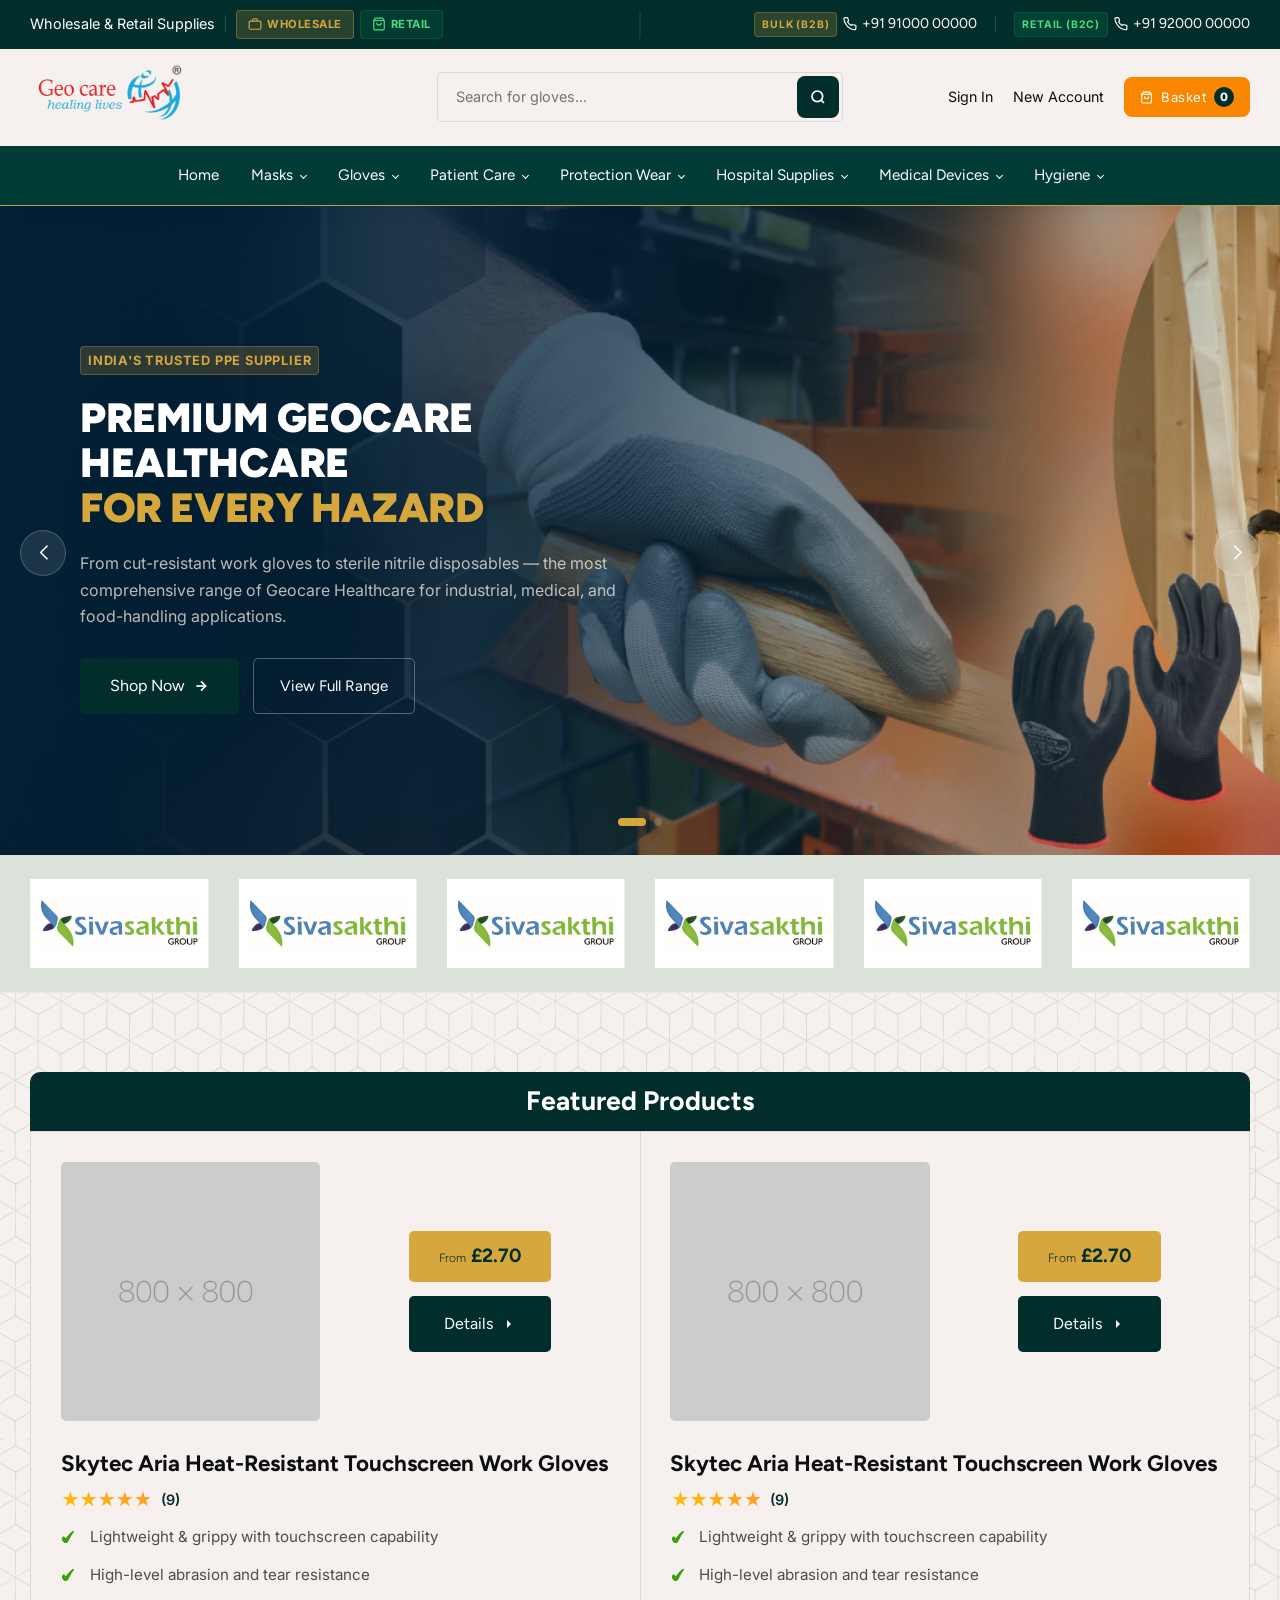
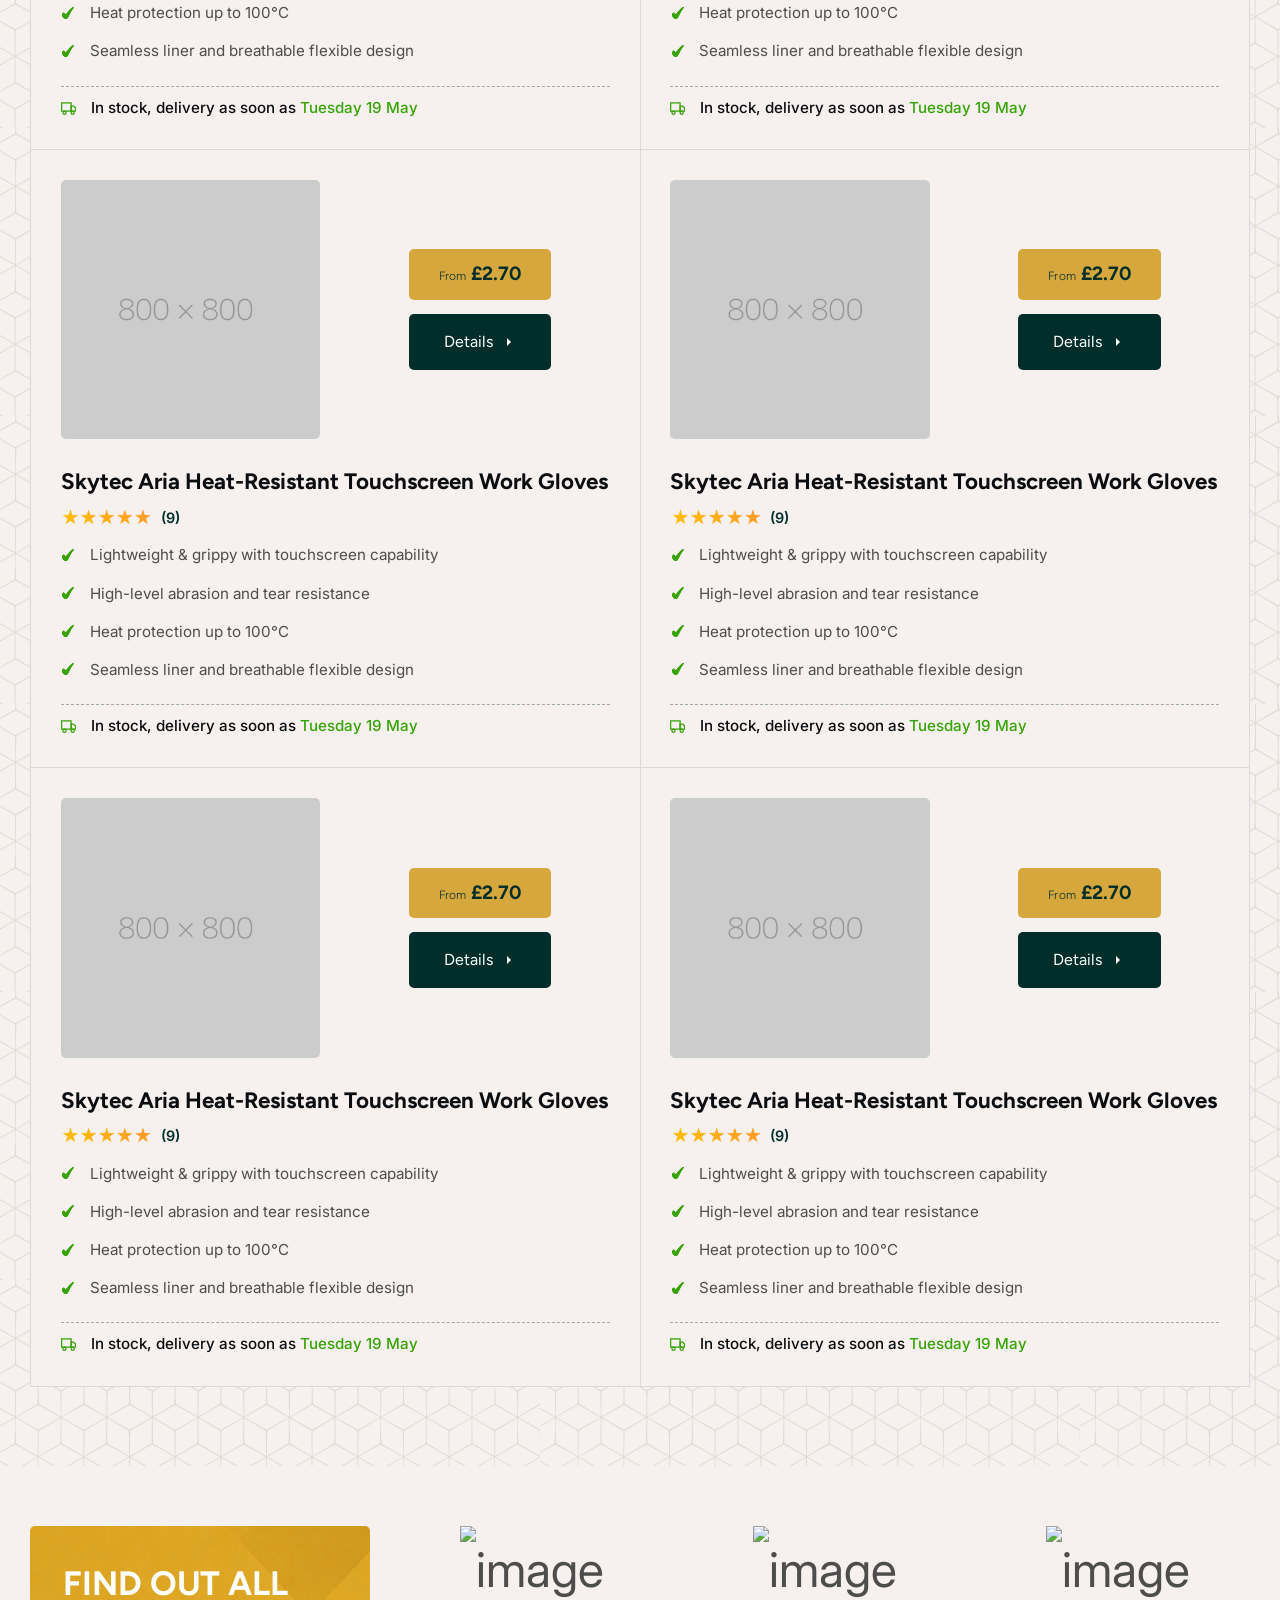
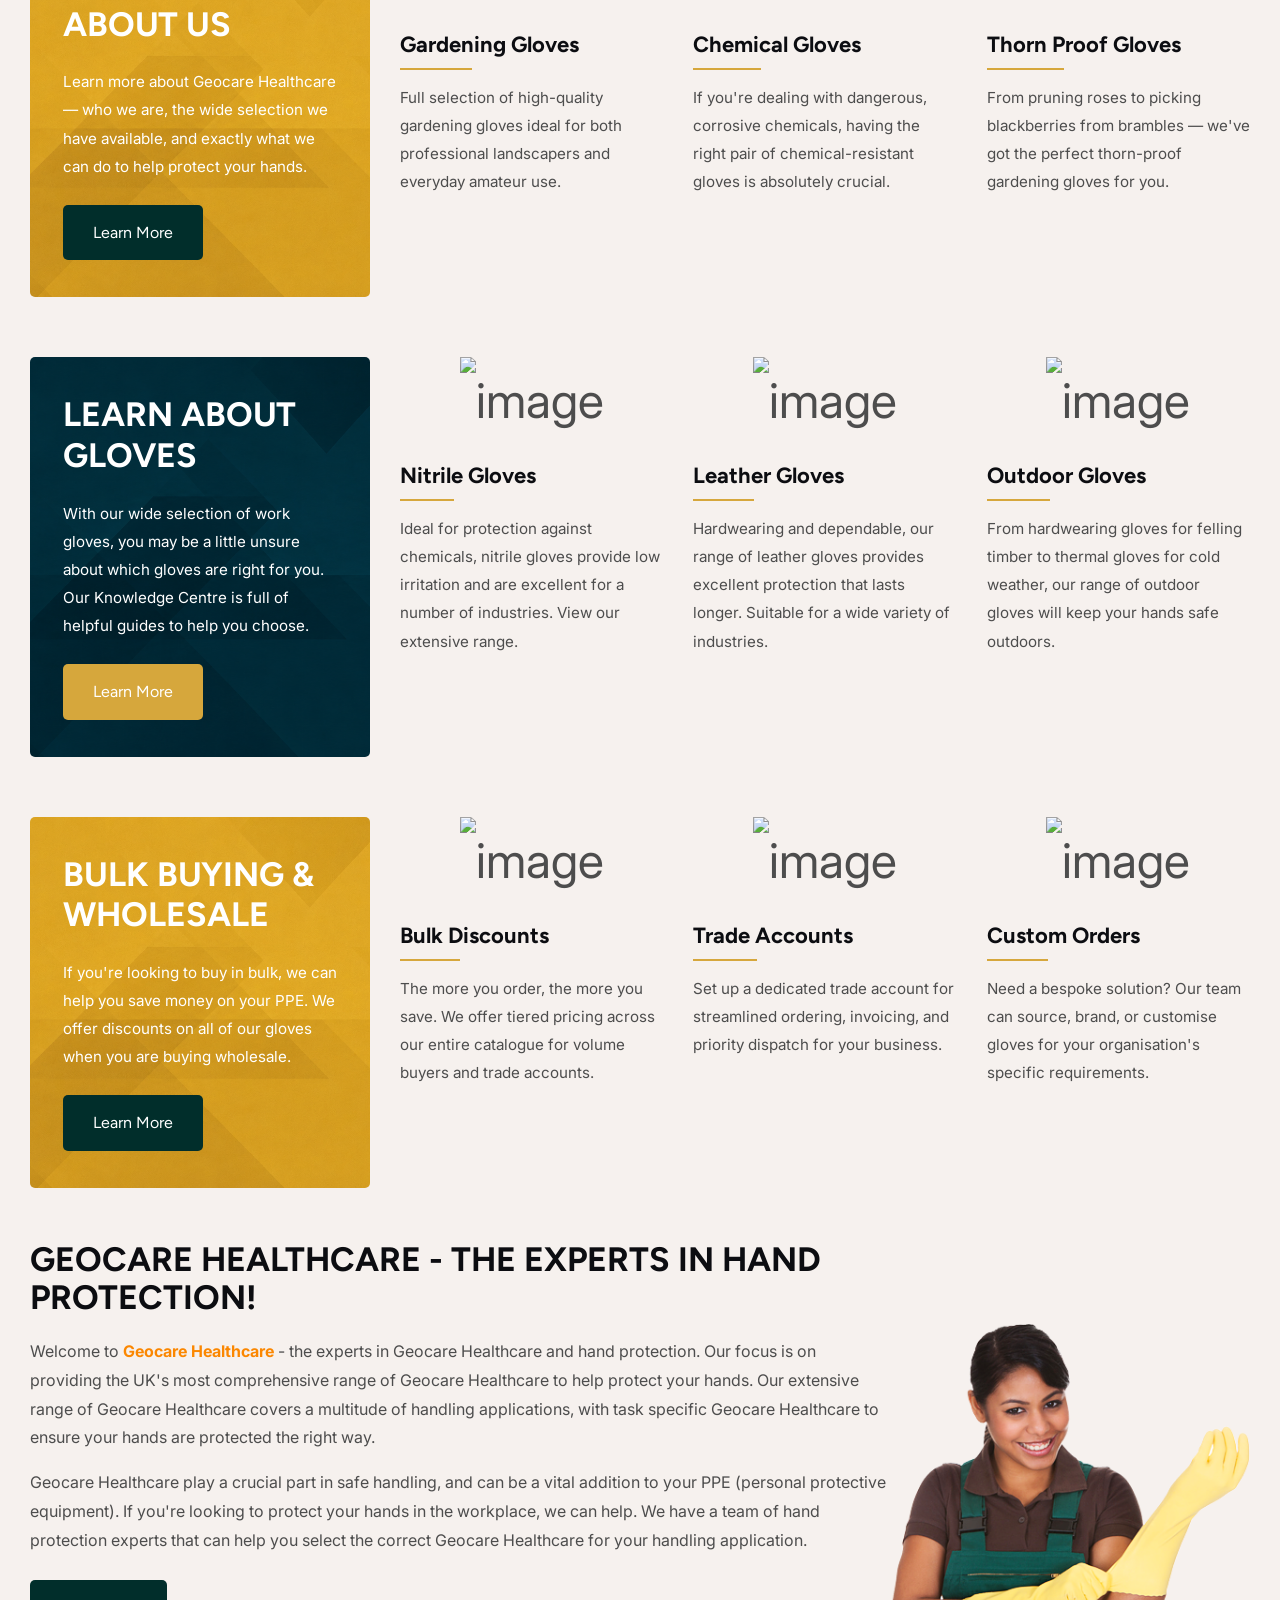
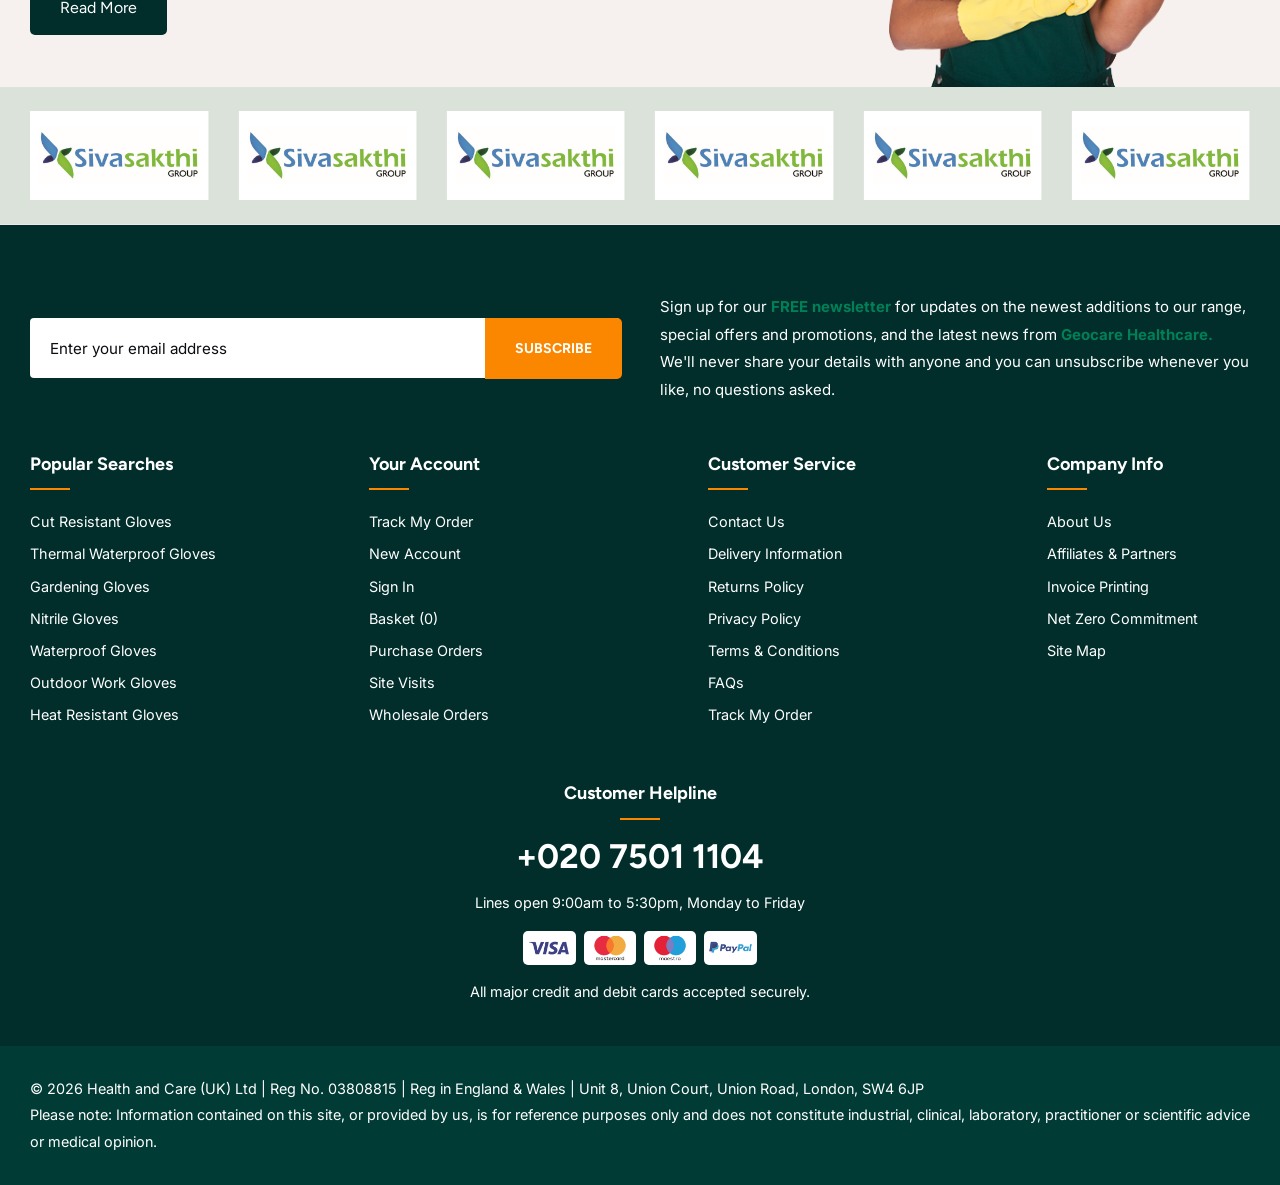
==== commit 2a877993: "mobile menu update" ====
--- a/index.html
+++ b/index.html
@@ -17,6 +17,7 @@
     <link rel="stylesheet" href="assets/css/framework.css">
     <link rel="stylesheet" href="assets/css/swiper-bundle.min.css">
     <link rel="stylesheet" href="assets/css/style.css">
+    <link rel="stylesheet" href="assets/css/products.css">
     <link rel="stylesheet" href="assets/css/custom.css">
 
 </head>
@@ -1189,85 +1190,170 @@
 
                 <!-- Navigation Drawer -->
                 <div class="mobile-nav-drawer">
-                    <div class="mnav-header">
+                    <div class="mob-nav-header">
                         <img src="./assets/images/header/geocare-logo.png" alt="Site Logo">
-                        <button class="mnav-close" id="mobileNavClose">✕</button>
+                        <button class="mob-nav-close" id="mobileNavClose">✕</button>
                     </div>
-                    <div class="mnav-links">
-
-                        <a href="#" class="mnav-link">Home</a>
-
-                        <div class="mnav-link" onclick="toggleMSub('msub1',this)">
-                            Full Shop
-                            <svg viewBox="0 0 24 24"><polyline points="6 9 12 15 18 9"/></svg>
-                        </div>
-                        <div class="mnav-sub" id="msub1">
-
-                            <div class="mnav-sub-mega-title">Popular Brands</div>
-                            <a href="#">Ansell</a>
-                            <a href="#">ATG Gloves</a>
-                            <a href="#">Aurelia</a>
-                            <a href="#">Portwest</a>
-                            <a href="#">Skytec</a>
-                            <a href="#">Traffiglove</a>
-                            <a href="#">Uvex</a>
-
-                            <div class="mnav-sub-mega-title">Reusable Gloves</div>
-                            <a href="#">Cut Resistant</a>
-                            <a href="#">Leather</a>
-                            <a href="#">Thermal</a>
-                            <a href="#">Waterproof</a>
-                            <a href="#">Kevlar</a>
-
-                            <div class="mnav-sub-mega-title">Disposable Gloves</div>
-                            <a href="#">Nitrile</a>
-                            <a href="#">Latex</a>
-                            <a href="#">Vinyl</a>
-                            <a href="#">Surgical</a>
-                        </div>
-
-                        <div class="mnav-link" onclick="toggleMSub('msub2',this)">
-                            Industry (A–Z)
-                            <svg viewBox="0 0 24 24"><polyline points="6 9 12 15 18 9"/></svg>
-                        </div>
-                        <div class="mnav-sub" id="msub2">
-                            <a href="#">Agriculture</a>
-                            <a href="#">Automotive</a>
-                            <a href="#">Construction</a>
-                            <a href="#">Healthcare</a>
-                            <a href="#">Hospitality</a>
-                            <a href="#">Manufacturing</a>
-                            <a href="#">Medical</a>
-                            <a href="#">Oil &amp; Gas</a>
-                            <a href="#">Warehousing</a>
-                        </div>
-
-                        <div class="mnav-link" onclick="toggleMSub('msub3',this)">
-                            Special Offers
-                            <svg viewBox="0 0 24 24"><polyline points="6 9 12 15 18 9"/></svg>
-                        </div>
-                        <div class="mnav-sub" id="msub3">
-                            <a href="#">Clearance Lines</a>
-                            <a href="#">Bundle Offers</a>
-                            <a href="#">Bulk Discounts</a>
-                            <a href="#">New In</a>
-                        </div>
-
-                        <div class="mnav-link" onclick="toggleMSub('msub4',this)">
-                            Our Guides
-                            <svg viewBox="0 0 24 24"><polyline points="6 9 12 15 18 9"/></svg>
-                        </div>
-                        <div class="mnav-sub" id="msub4">
-                            <a href="#">How to Choose Gloves</a>
-                            <a href="#">Sizing Guide</a>
-                            <a href="#">Material Guide</a>
-                            <a href="#">Blog &amp; News</a>
-                            <a href="#">FAQs</a>
-                        </div>
-                    </div>
-
-                    <div class="mnav-footer">
-                        <div class="mnav-phone">
+
+                    <ul class="mt-primary-menu">
+
+                        <li class="menu-item">
+                            <a href="#" class="menu-link">Home</a>
+                        </li>
+
+                        <li class="menu-item"> 
+                            <a href="#" class="menu-link">Full Shop</a>
+
+                            <ul class="sub-menu">
+                                <li class="menu-item">
+                                    <a href="#" class="menu-link">Popular Brands</a>
+                                    
+                                    <ul class="sub-menu">
+                                        <li class="menu-item">
+                                            <a href="#" class="menu-link">Ansell</a>
+                                        </li>
+                                        <li class="menu-item">
+                                            <a href="#" class="menu-link">ATG Gloves</a>
+                                        </li>
+                                        <li class="menu-item">
+                                            <a href="#" class="menu-link">Aurelia</a>
+                                        </li>
+                                        <li class="menu-item">
+                                            <a href="#" class="menu-link">Portwest</a>
+                                        </li>
+                                        <li class="menu-item">
+                                            <a href="#" class="menu-link">Skytec</a>
+                                        </li>
+                                        <li class="menu-item">
+                                            <a href="#" class="menu-link">Traffiglove</a>
+                                        </li>
+                                        <li class="menu-item">
+                                            <a href="#" class="menu-link">Uvex</a>
+                                        </li>
+                                    </ul>
+                                </li>
+    
+                                <li class="menu-item">
+                                    <a href="#" class="menu-link">Reusable Gloves</a>
+
+                                    <ul class="sub-menu">
+                                        <li class="menu-item">
+                                            <a href="#" class="menu-link">Cut Resistant</a>
+                                        </li>
+                                        <li class="menu-item">
+                                            <a href="#" class="menu-link">Leather</a>
+                                        </li>
+                                        <li class="menu-item">
+                                            <a href="#" class="menu-link">Thermal</a>
+                                        </li>
+                                        <li class="menu-item">
+                                            <a href="#" class="menu-link">Waterproof</a>
+                                        </li>
+                                        <li class="menu-item">
+                                            <a href="#" class="menu-link">Kevlar</a>
+                                        </li>
+                                    </ul>
+                                </li>
+    
+                                <li class="menu-item">
+                                    <a href="#" class="menu-link">Disposable Gloves</a>
+
+                                    <ul class="sub-menu">
+                                        <li class="menu-item">
+                                            <a href="#" class="menu-link">Nitrile</a>
+                                        </li>
+                                        <li class="menu-item">
+                                            <a href="#" class="menu-link">Latex</a>
+                                        </li>
+                                        <li class="menu-item">
+                                            <a href="#" class="menu-link">Vinyl</a>
+                                        </li>
+                                        <li class="menu-item">
+                                            <a href="#" class="menu-link">Surgical</a>
+                                        </li>
+                                    </ul>
+                                </li>
+                            </ul>
+                        </li>
+
+                        <li class="menu-item"> 
+                            <a href="#" class="menu-link">Industry (A–Z) </a>
+
+                            <ul class="sub-menu">
+                                <li class="menu-item">
+                                    <a href="#" class="menu-link">Agriculture</a>
+                                </li>
+                                <li class="menu-item">
+                                    <a href="#" class="menu-link">Automotive</a>
+                                </li>
+                                <li class="menu-item">
+                                    <a href="#" class="menu-link">Construction</a>
+                                </li>
+                                <li class="menu-item">
+                                    <a href="#" class="menu-link">Healthcare</a>
+                                </li>
+                                <li class="menu-item">
+                                    <a href="#" class="menu-link">Hospitality</a>
+                                </li>
+                                <li class="menu-item">
+                                    <a href="#" class="menu-link">Manufacturing</a>
+                                </li>
+                                <li class="menu-item">
+                                    <a href="#" class="menu-link">Medical</a>
+                                </li>
+                                <li class="menu-item">
+                                    <a href="#" class="menu-link">Oil &amp; Gas</a>
+                                </li>
+                                <li class="menu-item">
+                                    <a href="#" class="menu-link">Warehousing</a>
+                                </li>
+                            </ul>
+                        </li>
+
+                        <li class="menu-item"> 
+                            <a href="#" class="menu-link">Special Offers</a>
+
+                            <ul class="sub-menu">
+                                <li class="menu-item">
+                                    <a href="#" class="menu-link">Clearance Lines</a>
+                                </li>
+                                <li class="menu-item">
+                                    <a href="#" class="menu-link">Bundle Offers</a>
+                                </li>
+                                <li class="menu-item">
+                                    <a href="#" class="menu-link">Bulk Discounts</a>
+                                </li>
+                                <li class="menu-item">
+                                    <a href="#" class="menu-link">New In</a>
+                                </li>
+                            </ul>
+                        </li>
+
+                        <li class="menu-item"> 
+                            <a href="#" class="menu-link">Our Guides</a>
+                            
+                            <ul class="sub-menu">
+                                <li class="menu-item">
+                                    <a href="#" class="menu-link">How to Choose Gloves</a>
+                                </li>
+                                <li class="menu-item">
+                                    <a href="#" class="menu-link">Sizing Guide</a>
+                                </li>
+                                <li class="menu-item">
+                                    <a href="#" class="menu-link">Material Guide</a>
+                                </li>
+                                <li class="menu-item">
+                                    <a href="#" class="menu-link">Blog &amp; News</a>
+                                </li>
+                                <li class="menu-item">
+                                    <a href="#" class="menu-link">FAQs</a>
+                                </li>
+                            </ul>
+                        </li>
+                    </ul>
+
+                    <div class="mob-nav-footer">
+                        <div class="mob-nav-phone">
                             <a href="tel:+919100000000">
                                 <span class="b2b-tag">Bulk B2B</span> +91 91000 00000
                             </a>
@@ -1275,7 +1361,7 @@
                                 <span class="b2c-tag">Retail B2C</span> +91 92000 00000
                             </a>
                         </div>
-                        <div class="mnav-ctas">
+                        <div class="mob-nav-ctas">
                             <a href="b2b-terms.html" class="b2b-cta">Wholesale</a>
                             <a href="b2c-terms.html" class="b2c-cta">Retail</a>
                         </div>
--- a/assets/css/style.css
+++ b/assets/css/style.css
@@ -160,6 +160,8 @@
         .menu-item.dropdown ul.sub-menu > li > a > span { width: 100%; display: flex; justify-content: space-between; align-items: center; }
         .menu-item.dropdown ul.sub-menu > li > a > span:after { bottom: 0; }
 
+        .mt-primary-menu > li ul.sub-menu > li ul.sub-menu { transform: translateX(100%); top: -15px; }
+
     /* 1.3.1 Mega Menu */
 
         .mt-primary-menu > li.has-mega-menu > ul.sub-menu { /*width: 100vw; background: none; */ text-align: center; 
@@ -192,53 +194,115 @@
         .mobile-nav.open .mobile-nav-overlay { opacity: 1; }
 
         .mobile-nav-drawer { position: absolute; top: 0; left: 0; width: min(320px, 88vw); 
-            height: 100%; background: var(--navy); transform: translateX(-100%); 
+            height: 100%; background: var(--mt-primary); transform: translateX(-100%); 
             transition: transform 0.35s cubic-bezier(0.4,0,0.2,1); overflow-y: auto; display: flex; flex-direction: column; }
         .mobile-nav.open .mobile-nav-drawer { transform: translateX(0); }
 
-        .mnav-header { padding: 20px; border-bottom: 1px solid rgba(255,255,255,0.08); 
+        .mob-nav-header { padding: 20px; border-bottom: 1px solid rgba(255,255,255,0.08); 
             display: flex; align-items: center; justify-content: space-between; }
 
-        .mnav-header img { height: 50px; width: auto; filter: brightness(0) invert(1); }
-
-        .mnav-close { width: 32px; height: 32px; background: rgba(255,255,255,0.08); border: none; padding: 0px;
+        .mob-nav-header img { height: 50px; width: auto; filter: brightness(0) invert(1); }
+
+        .mob-nav-close { width: 32px; height: 32px; background: rgba(255,255,255,0.08); border: none; padding: 0px;
             border-radius: 6px; color: var(--mt-accent-white); font-size: 1.2rem; cursor: pointer; 
             display: flex; align-items: center; justify-content: center; }
 
-        .mnav-links { flex: 1; padding: 8px 0; }
-        .mnav-section-title { font-size: 0.65rem; font-weight: 700; letter-spacing: 2px; 
+        .mob-nav-links { flex: 1; padding: 8px 0; }
+        .mob-nav-section-title { font-size: 0.65rem; font-weight: 700; letter-spacing: 2px; 
             text-transform: uppercase; color: var(--mt-quinery); padding: 14px 20px 6px; }
-        .mnav-link { display: flex; align-items: center; justify-content: space-between; 
+        .mob-nav-link { display: flex; align-items: center; justify-content: space-between; 
             padding: 12px 20px; color: rgba(247,239,231,0.85); font-size: 0.92rem; font-weight: 600; 
             text-decoration: none; border-bottom: 1px solid rgba(255,255,255,0.05); cursor: pointer; 
             transition: background var(--mt-transition), color var(--mt-transition); }
-        .mnav-link:hover { background: rgba(255,255,255,0.06); color: var(--mt-quinery); }
-
-        .mnav-link svg { width: 14px; height: 14px; stroke: currentColor; fill: none; stroke-width: 2.5; transition: transform 0.2s; }
-
-        .mnav-sub { max-height: 0; overflow: hidden; transition: max-height 0.35s ease; background: rgba(0,0,0,0.2); }
-        .mnav-sub.open { max-height: 600px; }
-        .mnav-sub a { display: block; padding: 9px 20px 9px 32px; color: rgba(247,239,231,0.6); font-size: 0.83rem; 
+        .mob-nav-link:hover { background: rgba(255,255,255,0.06); color: var(--mt-quinery); }
+
+        .mob-nav-link svg { width: 14px; height: 14px; stroke: currentColor; fill: none; stroke-width: 2.5; transition: transform 0.2s; }
+
+        .mob-nav-sub { max-height: 0; overflow: hidden; transition: max-height 0.35s ease; background: rgba(0,0,0,0.2); }
+        .mob-nav-sub.open { max-height: 600px; }
+        .mob-nav-sub a { display: block; padding: 9px 20px 9px 32px; color: rgba(247,239,231,0.6); font-size: 0.83rem; 
             text-decoration: none; border-bottom: 1px solid rgba(255,255,255,0.04); 
             transition: color var(--mt-transition), padding-left var(--mt-transition); }
-        .mnav-sub a:hover { color: var(--mt-quinery); padding-left: 38px; }
-
-        .mnav-footer { padding: 20px; border-top: 1px solid rgba(255,255,255,0.08); }
-
-        .mnav-phone { display: flex; flex-direction: column; gap: 8px; margin-bottom: 16px; }
-        .mnav-phone a { display: flex; align-items: center; gap: 8px; color: var(--mt-accent-white); 
+        .mob-nav-sub a:hover { color: var(--mt-quinery); padding-left: 38px; }
+
+        .mob-nav-footer { padding: 20px; border-top: 1px solid rgba(255,255,255,0.08); margin-top: auto; }
+
+        .mob-nav-phone { display: flex; flex-direction: column; gap: 8px; margin-bottom: 16px; }
+        .mob-nav-phone a { display: flex; align-items: center; gap: 8px; color: var(--mt-accent-white); 
             text-decoration: none; font-family: var(--mt-head-font); }
-        .mnav-phone a span { font-size: 0.62rem; font-weight: 700; text-transform: uppercase; letter-spacing: 0.8px; padding: 2px 7px; border-radius: 4px; }
-        .mnav-phone a .b2b-tag { background: rgba(214,167,60,0.2); color: var(--mt-quinery); border: 1px solid rgba(214,167,60,0.3); }
-        .mnav-phone a .b2c-tag { background: rgba(0,143,90,0.2); color: #4ade80; border: 1px solid rgba(0,143,90,0.25); }
-
-        .mnav-ctas { display: flex; gap: 8px; }
-        .mnav-ctas a { flex: 1; text-align: center; padding: 10px; border-radius: 8px; font-family: var(--mt-head-font); font-size: 0.82rem; font-weight: 700; text-transform: uppercase; letter-spacing: 0.8px; text-decoration: none; }
-        .mnav-ctas .b2b-cta { background: rgba(214,167,60,0.15); color: var(--mt-quinery); border: 1px solid rgba(214,167,60,0.3); }
-        .mnav-ctas .b2c-cta { background: rgba(0,143,90,0.15); color: #4ade80; border: 1px solid rgba(0,143,90,0.25); }
-
-        .mnav-sub-mega-title { padding: 8px 20px 4px 32px; font-size: 0.65rem; font-weight: 700; 
+        .mob-nav-phone a span { font-size: 0.62rem; font-weight: 700; text-transform: uppercase; letter-spacing: 0.8px; padding: 2px 7px; border-radius: 4px; }
+        .mob-nav-phone a .b2b-tag { background: rgba(214,167,60,0.2); color: var(--mt-quinery); border: 1px solid rgba(214,167,60,0.3); }
+        .mob-nav-phone a .b2c-tag { background: rgba(0,143,90,0.2); color: #4ade80; border: 1px solid rgba(0,143,90,0.25); }
+
+        .mob-nav-ctas { display: flex; gap: 8px; }
+        .mob-nav-ctas a { flex: 1; text-align: center; padding: 10px; border-radius: 8px; font-family: var(--mt-head-font); font-size: 0.82rem; font-weight: 700; text-transform: uppercase; letter-spacing: 0.8px; text-decoration: none; }
+        .mob-nav-ctas .b2b-cta { background: rgba(214,167,60,0.15); color: var(--mt-quinery); border: 1px solid rgba(214,167,60,0.3); }
+        .mob-nav-ctas .b2c-cta { background: rgba(0,143,90,0.15); color: #4ade80; border: 1px solid rgba(0,143,90,0.25); }
+
+        .mob-nav-sub-mega-title { padding: 8px 20px 4px 32px; font-size: 0.65rem; font-weight: 700; 
             letter-spacing: 1.5px; text-transform: uppercase; color: var(--mt-quinery); }
+
+
+        .mobile-nav ul.mt-primary-menu li { display: block; text-align: left; }
+        .mobile-nav ul.mt-primary-menu li:not(:last-child),
+        .mobile-nav ul.mt-primary-menu > li ul.sub-menu > li.menu-item:not(:last-child) { border-bottom: 1px solid rgba(255,255,255,0.05); }
+
+        .mobile-nav .mt-primary-menu > li > a,
+        .mobile-nav .mt-primary-menu > li ul.children > li.menu-item > .menu-link, 
+        .mobile-nav .mt-primary-menu > li ul.sub-menu > li.menu-item > .menu-link { display: block; 
+            padding: 10px 20px; margin: 5px 0px; color: var(--mt-accent-white); line-height: normal; }
+
+        .mobile-nav .mt-primary-menu > li ul.children, 
+        .mobile-nav .mt-primary-menu > li ul.sub-menu { background-color: var(--mt-primary); }
+
+        .mobile-nav ul.mt-primary-menu li.go-back { background: rgba(255,255,255,0.08); }
+        .mobile-nav ul.mt-primary-menu li.go-back > a { display: block; padding: 10px 20px; margin: 5px 0px; color: var(--mt-accent-white); 
+            line-height: normal; font-family: var(--mt-head-font); font-size: 0.9rem; display: flex; align-items: center; }
+
+        .mobile-nav ul.mt-primary-menu li.go-back > a span.icon-left { width: 1em; height: 1em; display: inline-block; margin-right: 6px; }
+        .mobile-nav ul.mt-primary-menu li.go-back > a span.icon-left:before { content: ""; border-width: 1px 1px 0 0; 
+            border-style: solid; border-color: currentColor; position: relative; font-size: 7px; height: 1em; width: 1em; 
+            right: 0px; text-align: center; transform: rotate(-135deg); display: inherit; left: 5px; top: 4px; }
+
+        .mobile-nav ul.mt-primary-menu,
+        .mobile-nav ul.mt-primary-menu li { display: block; margin: 0; padding: 0; text-align: left; position: relative; }
+
+        .mobile-nav ul.mt-primary-menu li { position: static; }
+
+        .mobile-nav ul.mt-primary-menu > li > a:not(:focus),
+        .mobile-nav ul.mt-primary-menu ul > li > a:not(:focus) { text-decoration: none; }
+
+        .mobile-nav ul.mt-primary-menu > li > a:focus,
+        .mobile-nav ul.mt-primary-menu ul > li > a:focus { text-decoration: none; outline: none; }
+
+        .mobile-nav ul.mt-primary-menu ul.sub-menu,
+        .mobile-nav ul.mt-primary-menu ul.sub-menu > li > ul { border-width: 0; display: block; height: 100%; margin: 0; opacity: 1; overflow-y: scroll;
+            overflow-x: hidden; padding: 0; /* position: fixed; */ left: auto; right: 0; top: 0; visibility: visible;
+            width: 100%; z-index: 5; -webkit-border-radius: 0; border-radius: 0; -webkit-box-shadow: none;
+            box-shadow: none; -webkit-transition: var(--mt-transition); transition: var(--mt-transition); }
+
+        .mobile-nav ul.mt-primary-menu li ul.sub-menu,
+        .mobile-nav ul.mt-primary-menu .sub-menu li ul { -webkit-transform: translateX(100%); transform: translateX(100%); }
+        
+        .mobile-nav ul.mt-primary-menu .sub-menu li ul.is-open,
+        .mobile-nav ul.mt-primary-menu li ul.sub-menu.is-open { -webkit-transform: translateX(0); transform: translateX(0); }
+
+
+        .mobile-nav ul.mt-primary-menu { min-width: 100%; left: auto; right: auto; width: 100%; height: 100%; overflow-y: scroll; overflow-x: hidden; }
+        .mobile-nav ul.mt-primary-menu li { float: left; width: 100%; }
+
+        .mobile-nav ul.mt-primary-menu li a:has(+ .sub-menu) { position: relative; }
+        .mobile-nav ul.mt-primary-menu li a:has(+ .sub-menu) { padding-right: 40px; }
+
+
+        .mobile-nav ul.mt-primary-menu li a:has(+ .sub-menu):before { content: ""; border-width: 1px 1px 0 0; top: 15px;
+            border-style: solid; border-color: currentColor; position: absolute; font-size: 7px; height: 1em; width: 1em; 
+            right: 22px; text-align: center; left: auto; transform: rotate(45deg); }
+
+        .mobile-nav ul.mt-primary-menu li a:has(+ .sub-menu):hover:before { right: 20px; }
+
+        .mobile-nav ul.mt-primary-menu li a,
+        .mobile-nav ul.mt-primary-menu li a:before { -webkit-transition: var(--mt-transition); transition: var(--mt-transition); }
 
 
 /** 
@@ -343,7 +407,7 @@
     .btn-secondary:hover { border-color: var(--mt-quinery); color: var(--mt-accent-white); }
 
     .btn-gold { display: inline-flex; align-items: center; gap: 8px; padding: 13px 28px; 
-        background: var(--mt-quinery); color: var(--navy); font-family: var(--mt-head-font); 
+        background: var(--mt-quinery); color: var(--mt-primary); font-family: var(--mt-head-font); 
         font-size: 0.95rem; font-weight: normal; letter-spacing: normal; text-transform: capitalize; 
         border: none; border-radius: var(--mt-radius); cursor: pointer; text-decoration: none; transition: var(--mt-transition); 
         box-shadow: 0 4px 18px rgba(214,167,60,0.35); }
@@ -458,7 +522,7 @@
 
     .hamburger:hover { background: rgba(0,59,70,0.06); }
 
-    .hamburger span { display: block; width: 20px; height: 2px; background: var(--navy); border-radius: 2px; 
+    .hamburger span { display: block; width: 20px; height: 2px; background: var(--mt-primary); border-radius: 2px; 
         transition: transform 0.3s ease, opacity 0.3s ease; }
 
     .hamburger.open span:nth-child(1) { transform: translateY(7px) rotate(45deg); }
@@ -543,7 +607,7 @@
     8. Footer
 */
 
-    .footer-wrapper .newsletter { padding: 80px 0px 50px; }
+    .footer-wrapper .newsletter { padding: clamp(3.125rem, 2.6923rem + 1.9231vw, 5rem) 0px 50px; }
     .footer-wrapper .newsletter .newsletter-inner { display: flex; align-items: center; justify-content: flex-start; }
 
     .footer-wrapper .newsletter .newsletter-form { flex: 1; padding-right: 20px; }
@@ -568,7 +632,10 @@
     .footer-wrapper .newsletter .newsletter-form button:hover { background: var(--mt-link-hover-clr); }
 
     footer { background: var(--mt-primary); border-top: 0px solid var(--mt-border-clr); padding: 0; }
-    footer .footer-inner-wrapper { display: flex; flex-wrap: wrap; justify-content: space-between; padding-bottom: 40px; }
+    footer .footer-inner-wrapper { display: flex; flex-wrap: wrap; justify-content: space-between; 
+        padding-bottom: 40px; margin: -25px -10px; }
+    
+    footer .footer-inner-wrapper .footer-col { padding: 25px 10px; }
     footer .footer-inner-wrapper .footer-col:last-child { text-align: end; }
 
     footer .footer-inner-wrapper .footer-col { width: 18%; }
@@ -647,6 +714,8 @@
     
     @media only screen and (max-width: 1024px) {
 
+        .container { padding: 0 20px; }
+
         .mt__topbar_wrapper,
         header .mt__search_form { display: none; }
         
@@ -712,4 +781,48 @@
         .mt__header_icon .header-actions > .btn-basket { display: none; }
 
         .slide-content { padding: 0 20px; }
-    }+    }
+
+
+    @media only screen and (max-width: 1280px) {
+
+        footer .footer-inner-wrapper .footer-col:last-child { flex-basis: 100%; text-align: center; }
+        footer .payment-icons { justify-content: center;}
+        footer .footer-inner-wrapper .footer-col:last-child h4.footer-title:after { right: 0; left: 0 !important; margin: auto; }
+        footer .footer-phone { line-height: var(--mt-head-line-height); }
+
+    } 
+
+    @media only screen and (max-width: 1024px) {
+
+        .footer-wrapper .newsletter .newsletter-inner { flex-direction: column; gap: 30px; padding: 0; }
+        .footer-wrapper .newsletter .newsletter-form { width: 80%;}
+        .footer-wrapper .newsletter .newsletter-text p { text-align: center; }
+
+        .about-section .about-inner .about-text { width: 100%;  }
+        .about-image { display: none; }
+
+        footer .footer-inner-wrapper .footer-col { width: 24%; }
+        footer .footer-inner-wrapper .footer-col.footer-col-contact { width: 100%;  }
+    }
+
+    @media only screen and (max-width: 768px) {
+
+        footer .footer-inner-wrapper .footer-col:last-child { flex-basis: unset; text-align: left; }
+        footer .payment-icons { justify-content: flex-start;}
+        footer .footer-inner-wrapper .footer-col:last-child h4.footer-title::after { right: auto; left: 0; }
+        footer .footer-bottom .footer-bottom-wrapper { flex-direction: column-reverse; gap: 30px; }
+        footer .footer-bottom p { text-align: center; }
+
+        footer .footer-inner-wrapper .footer-col { width: 50%; }
+        footer .footer-inner-wrapper .footer-col.footer-col-contact { width: 100%;  }
+
+    } 
+
+    @media only screen and (max-width: 480px) {
+
+        footer .footer-inner-wrapper .footer-col { flex-basis: 100%; }
+        footer .footer-inner-wrapper .footer-col:last-child { flex-basis: 100%; text-align: left; }
+        .footer-wrapper .newsletter .newsletter-form { width: 100%;}
+
+    } 
--- a/assets/css/products.css
+++ b/assets/css/products.css
@@ -0,0 +1,4 @@
+
+
+/* Product Styles */
+
--- a/assets/css/custom.css
+++ b/assets/css/custom.css
@@ -16,14 +16,13 @@
 }
 
 
-
 /**
     Header Topbar
 */
 
     /* Left block – Wholesale/Retail */
 
-    .tb-left { display: flex; align-items: center; gap: 6px; padding-right: 20px; border-right: 1px solid rgba(255,255,255,0.07); }
+    .tb-left { display: flex; align-items: center; gap: 6px; padding-right: 20px; border-right: 1px solid rgba(255, 255, 255, 0.07); }
 
     .tb-cta-pill { display: inline-flex; align-items: center; gap: 5px; padding: 3px 11px; border-radius: 4px; 
         font-size: 0.7rem; font-weight: 700; letter-spacing: 0.5px; text-transform: uppercase; text-decoration: none; 
@@ -55,18 +54,18 @@
     /* Right block – Phone */
 
     .tb-right { display: flex; align-items: center; justify-content: flex-end; gap: 14px; padding-left: 20px; 
-        border-left: 1px solid rgba(255,255,255,0.07); }
+        border-left: 1px solid rgba(255, 255, 255, 0.07); }
 
     .tb-phone-block { display: flex; align-items: center; gap: 6px; }
     .tb-phone-tag { font-size: 0.65rem; font-weight: 700; text-transform: uppercase; letter-spacing: 0.8px; 
         padding: 2px 7px; border-radius: 4px; white-space: nowrap; }
 
-    .tb-phone-tag.b2b { background: rgba(214,167,60,0.2); color: var(--mt-quinery); border: 1px solid rgba(214,167,60,0.3); }
-    .tb-phone-tag.b2c { background: rgba(0,143,90,0.2); color: #4ade80; border: 1px solid rgba(0,143,90,0.25); }
+    .tb-phone-tag.b2b { background: rgba(214, 167, 60, 0.2); color: var(--mt-quinery); border: 1px solid rgba(214, 167, 60, 0.3); }
+    .tb-phone-tag.b2c { background: rgba(0, 143, 90, 0.2); color: #4ade80; border: 1px solid rgba(0, 143, 90, 0.25); }
 
     .tb-phone-num { font-family: var(--mt-head-font); font-size: 0.88rem; font-weight: normal; color: var(--mt-accent-white); 
         text-decoration: none; letter-spacing: normal; display: inline-flex; align-items: center; gap: 5px; 
-        transition: color var(--mt-transition), transform var(--mt-transition); position: relative; text-wrap: nowrap; white-space: nowrap; }
+        transition: var(--mt-transition); position: relative; text-wrap: nowrap; white-space: nowrap; }
 
     .tb-phone-num:hover { color: var(--mt-quinery); }
     .tb-phone-num svg { width: 11px; height: 11px; fill: none; stroke: currentColor; stroke-width: 2; }
@@ -84,228 +83,186 @@
 
 /* ===== SECTION TITLE ===== */
 
-.section-header { text-align: center; margin-bottom: 40px; }
-.section-label { display: inline-flex; align-items: center; gap: 8px; background: rgba(0,143,90,0.08); 
-    border: 1px solid rgba(0,143,90,0.2); color: var(--green); font-size: 0.72rem; font-weight: 700; letter-spacing: 2px; 
-    text-transform: uppercase; padding: 4px 14px; border-radius: 50px; margin-bottom: 12px; }
-.section-title { font-family: var(--mt-head-font); font-size: clamp(1.8rem, 3vw, 2.6rem); font-weight: 900; 
-    text-transform: uppercase; color: var(--navy); letter-spacing: -0.5px; }
-.section-title span { color: var(--green); }
-
-
-
-/* ============================================================
+    .section-header { text-align: center; margin-bottom: 40px; }
+    .section-label { display: inline-flex; align-items: center; gap: 8px; background: rgba(0,143,90,0.08); 
+        border: 1px solid rgba(0,143,90,0.2); color: var(--green); font-size: 0.72rem; font-weight: 700; letter-spacing: 2px; 
+        text-transform: uppercase; padding: 4px 14px; border-radius: 50px; margin-bottom: 12px; }
+    .section-title { font-family: var(--mt-head-font); font-size: clamp(1.8rem, 3vw, 2.6rem); font-weight: 900; 
+        text-transform: uppercase; color: var(--navy); letter-spacing: -0.5px; }
+    .section-title span { color: var(--green); }
+
+
+
+/* =======================
    RESPONSIVE BREAKPOINTS
-   ============================================================ */
+   ======================= */
 
 /* ---- TABLET: ≤1024px ---- */
-@media (max-width: 1024px) {
-
-    /* Topbar: stack center below, or simplify */
-    .topbar-inner { grid-template-columns: 1fr auto; height: auto; padding: 8px 16px; gap: 6px; flex-wrap: wrap; }
-    .tb-center { padding: 0 12px; }
-    .tb-right { gap: 8px; padding-left: 12px; }
-
-    /* Header */
-    .header-inner { padding: 0 16px; gap: 12px; height: 64px; }
-    .search-bar { max-width: 320px; }
-
-    /* Nav hidden, hamburger shown */
-    nav { display: none; }
-    .hamburger { display: flex; }
-    .mobile-nav { display: block; }
-
-    /* Hero */
-    /* .hero-swiper { height: 480px; }
-    .slide-content { grid-template-columns: 1fr; }
-    .slide-panel { display: none; }
-    .slide-h1 { font-size: 2.6rem; } */
-
-    /* Products */
-    .products-grid { grid-template-columns: repeat(2, 1fr); }
-
-    /* Category grid */
-    .cat-grid { grid-template-columns: repeat(2, 1fr); }
-
-    /* Info rows */
-    .info-row .container,
-    .learn-row .container,
-    .bulk-row .container { grid-template-columns: 1fr; }
-    .info-main { grid-template-columns: repeat(3, 1fr); }
-
-    /* About */
-    /* .about-inner { grid-template-columns: 1fr; gap: 40px; } */
-    .about-stats { grid-template-columns: repeat(4, 1fr); }
-
-    /* Footer */
-    .footer-grid { grid-template-columns: repeat(3, 1fr); }
-}
+
+    @media (max-width: 1024px) {
+
+        /* Topbar: stack center below, or simplify */
+        .topbar-inner { grid-template-columns: 1fr auto; height: auto; padding: 8px 16px; gap: 6px; flex-wrap: wrap; }
+        .tb-center { padding: 0 12px; }
+        .tb-right { gap: 8px; padding-left: 12px; }
+
+        /* Header */
+        .header-inner { padding: 0 16px; gap: 12px; height: 64px; }
+        .search-bar { max-width: 320px; }
+
+        /* Nav hidden, hamburger shown */
+        nav { display: none; }
+        .hamburger { display: flex; }
+        .mobile-nav { display: block; }
+
+        /* Products */
+        .products-grid { grid-template-columns: repeat(2, 1fr); }
+
+        /* Category grid */
+        .cat-grid { grid-template-columns: repeat(2, 1fr); }
+
+        /* Info rows */
+        .info-row .container,
+        .learn-row .container,
+        .bulk-row .container { grid-template-columns: 1fr; }
+        .info-main { grid-template-columns: repeat(3, 1fr); }
+
+        /* About */
+        .about-stats { grid-template-columns: repeat(4, 1fr); }
+
+        /* Footer */
+        .footer-grid { grid-template-columns: repeat(3, 1fr); }
+    }
 
 /* ---- MOBILE LARGE: ≤768px ---- */
 
-@media (max-width: 767px) {
-
-    /* Topbar: full rethink */
-    .topbar-inner { grid-template-columns: 1fr; height: auto; padding: 0; gap: 0; }
-    .tb-left { border-right: none; border-bottom: 1px solid rgba(255, 255, 255, 0.07); padding: 7px 16px; gap: 6px; 
-        flex-wrap: wrap; justify-content: center; }
-    .tb-supply-label { font-size: 0.68rem; }
-    .tb-center { padding: 7px 16px; border-bottom: 1px solid rgba(255, 255, 255, 0.07); }
-    .tb-ticker { min-width: 220px; height: 30px; }
-    .tb-right { border-left: none; padding: 7px 16px; justify-content: center; flex-wrap: wrap; gap: 10px; }
-    .tb-phone-block { gap: 5px; }
-    .tb-phone-num { font-size: 0.8rem; }
-
-    /* Header */
-    .header-inner { padding: 0 14px; gap: 10px; height: auto; min-height: 60px; flex-wrap: wrap; padding-top: 10px; padding-bottom: 10px; }
-    .logo img { height: 40px; }
-    .search-bar { order: 3; flex: 0 0 100%; max-width: 100%; margin: 0; }
-    .search-bar input { padding: 10px 44px 10px 16px; font-size: 0.85rem; }
-    .header-actions { margin-left: auto; }
-   
-
-    /* Info rows */
-
-    .info-row, 
-    .learn-row, 
-    .bulk-row { padding: 40px 0; }
-
-    .info-row .container,
-    .learn-row .container,
-    .bulk-row .container { padding: 0 16px; grid-template-columns: 1fr; }
-    .info-aside, 
-    .learn-aside, 
-    .bulk-aside { padding: 24px; border-radius: 14px; }
-
-    .info-aside h3, 
-    .learn-aside h3, 
-    .bulk-aside h3 { font-size: 1.5rem; }
-
-    .info-main { grid-template-columns: 1fr; gap: 12px; }
+    @media (max-width: 767px) {
+
+        /* Topbar: full rethink */
+        .topbar-inner { grid-template-columns: 1fr; height: auto; padding: 0; gap: 0; }
+        .tb-left { border-right: none; border-bottom: 1px solid rgba(255, 255, 255, 0.07); padding: 7px 16px; gap: 6px; 
+            flex-wrap: wrap; justify-content: center; }
+        .tb-supply-label { font-size: 0.68rem; }
+        .tb-center { padding: 7px 16px; border-bottom: 1px solid rgba(255, 255, 255, 0.07); }
+        .tb-ticker { min-width: 220px; height: 30px; }
+        .tb-right { border-left: none; padding: 7px 16px; justify-content: center; flex-wrap: wrap; gap: 10px; }
+        .tb-phone-block { gap: 5px; }
+        .tb-phone-num { font-size: 0.8rem; }
+
+        /* Header */
+        .header-inner { padding: 0 14px; gap: 10px; height: auto; min-height: 60px; flex-wrap: wrap; padding-top: 10px; padding-bottom: 10px; }
+        .logo img { height: 40px; }
+        .search-bar { order: 3; flex: 0 0 100%; max-width: 100%; margin: 0; }
+        .search-bar input { padding: 10px 44px 10px 16px; font-size: 0.85rem; }
+        .header-actions { margin-left: auto; }
     
 
-    /* Section header */
-    .section-header { margin-bottom: 24px; }
-    .section-title { font-size: 1.6rem; }
-
-    /* About section */
-    .about-stats { grid-template-columns: repeat(2, 1fr); gap: 12px; }
-    .stat-card { padding: 18px; }
-    .stat-number { font-size: 2rem; }
-
-    /* Newsletter */
-    .newsletter-inner { flex-direction: column; align-items: flex-start; gap: 20px; padding: 0 16px; }
-    .newsletter { padding: 36px 0; }
-    .newsletter-form { max-width: 100%; width: 100%; }
-
-    /* Footer */
-    .footer-grid { grid-template-columns: repeat(2, 1fr); gap: 24px; }
-    .footer-inner { padding: 0 16px; }
-    footer { padding: 40px 0 24px; }
-    .footer-bottom { flex-direction: column; gap: 12px; text-align: center; }
-
-    /* Float CTA */
-    .float-cta { padding: 11px 18px; font-size: 0.82rem; bottom: 16px; right: 16px; }
-}
+        /* Info rows */
+
+        .info-row, 
+        .learn-row, 
+        .bulk-row { padding: 40px 0; }
+
+        .info-row .container,
+        .learn-row .container,
+        .bulk-row .container { padding: 0 16px; grid-template-columns: 1fr; }
+        .info-aside, 
+        .learn-aside, 
+        .bulk-aside { padding: 24px; border-radius: 14px; }
+
+        .info-aside h3, 
+        .learn-aside h3, 
+        .bulk-aside h3 { font-size: 1.5rem; }
+
+        .info-main { grid-template-columns: 1fr; gap: 12px; }
+        
+
+        /* Section header */
+        .section-header { margin-bottom: 24px; }
+        .section-title { font-size: 1.6rem; }
+
+        /* About section */
+        .about-stats { grid-template-columns: repeat(2, 1fr); gap: 12px; }
+        .stat-card { padding: 18px; }
+        .stat-number { font-size: 2rem; }
+
+        /* Newsletter */
+        .newsletter-inner { flex-direction: column; align-items: flex-start; gap: 20px; padding: 0 16px; }
+        .newsletter { padding: 36px 0; }
+        .newsletter-form { max-width: 100%; width: 100%; }
+
+        /* Footer */
+        .footer-grid { grid-template-columns: repeat(2, 1fr); gap: 24px; }
+        .footer-inner { padding: 0 16px; }
+        /* footer { padding: 40px 0 24px; } */
+        .footer-bottom { flex-direction: column; gap: 12px; text-align: center; }
+
+        /* Float CTA */
+        .float-cta { padding: 11px 18px; font-size: 0.82rem; bottom: 16px; right: 16px; }
+    }
 
 /* ---- MOBILE SMALL: ≤480px ---- */
-@media (max-width: 480px) {
-  /* Topbar */
-  .tb-left { gap: 5px; }
-  .tb-supply-label { display: none; }
-  .tb-cta-pill { font-size: 0.65rem; padding: 3px 9px; }
-  .tb-pipe { display: none; }
-  .tb-phone-tag { font-size: 0.6rem; }
-  .tb-phone-num { font-size: 0.75rem; }
-
-  /* Header */
-  .btn-ghost:first-child { display: none; } /* hide Sign In, keep New Account */
-  .logo img { height: 34px; }
-
-  /* Hero */
-  .hero-swiper { min-height: 360px; }
-  .slide-content { padding: 32px 16px; }
-  .slide-h1 { font-size: 1.8rem; }
-  .slide-sub { font-size: 0.85rem; }
-  .slide-eyebrow { font-size: 0.65rem; padding: 4px 10px; }
-
-  /* About stats */
-  .about-stats { grid-template-columns: repeat(2, 1fr); }
-  .stat-number { font-size: 1.7rem; }
-
-  /* Footer: single column */
-  .footer-grid { grid-template-columns: 1fr; gap: 20px; }
-  .footer-phone { font-size: 1.1rem; }
-
-  /* Products */
-  .product-card { padding: 18px; }
-  .product-img-placeholder { width: 72px; height: 72px; }
-  .price-amount { font-size: 1.25rem; }
-}
+
+    @media (max-width: 480px) {
+
+        /* Topbar */
+        .tb-left { gap: 5px; }
+        .tb-supply-label { display: none; }
+        .tb-cta-pill { font-size: 0.65rem; padding: 3px 9px; }
+        .tb-pipe { display: none; }
+        .tb-phone-tag { font-size: 0.6rem; }
+        .tb-phone-num { font-size: 0.75rem; }
+
+        /* Header */
+        .btn-ghost:first-child { display: none; } /* hide Sign In, keep New Account */
+        .logo img { height: 34px; }
+
+        /* Hero */
+        .hero-swiper { min-height: 360px; }
+        .slide-content { padding: 32px 16px; }
+        .slide-h1 { font-size: 1.8rem; }
+        .slide-sub { font-size: 0.85rem; }
+        .slide-eyebrow { font-size: 0.65rem; padding: 4px 10px; }
+
+        /* About stats */
+        .about-stats { grid-template-columns: repeat(2, 1fr); }
+        .stat-number { font-size: 1.7rem; }
+
+        /* Footer: single column */
+        .footer-grid { grid-template-columns: 1fr; gap: 20px; }
+        .footer-phone { font-size: 1.1rem; }
+
+        /* Products */
+        .product-card { padding: 18px; }
+        .product-img-placeholder { width: 72px; height: 72px; }
+        .price-amount { font-size: 1.25rem; }
+
+    }
 
 /* ---- Prevent body scroll when mobile nav open ---- */
+
 body.nav-open { overflow: hidden; }
 
 
-
-/* ===== NEWSLETTER ===== */
-
-
-/* ===== ABOUT SECTION ===== */
-
-.about-section { position: relative; overflow: hidden; background-color: var(--mt-body-bg); }
-
-.about-section .about-inner { margin: 0 auto; align-items: flex-end; position: relative; display: flex; /* padding: 0 24px; */ }
-.about-section .about-inner .about-text { padding: clamp(2.5rem, 2.2115rem + 1.2821vw, 3.75rem) 0; width: 75%; }
-
-.about-section .about-text h3 { font-family: var(--mt-head-font); /* font-size: clamp(1.625rem, 1.4916rem + 0.7362vw, 2.375rem); */ 
-    font-weight: 700; text-transform: uppercase; /* line-height: 1.05; */ margin-bottom: 20px; }
-
-.about-section .about-text p { font-size: 16px; line-height: 1.8; margin-bottom: 16px; }
-.about-section .about-text p strong { color: var(--mt-quaternary); }
-
-
-
-/* ===== COMMON ROW STYLE ===== */
-
-
-
-
-
-
-@media (max-width:1280px) {
-
-  footer .footer-inner-wrapper .footer-col:last-child { flex-basis: 100%; text-align: center; }
-  footer .payment-icons { justify-content: center;}
-  footer .footer-inner-wrapper .footer-col:last-child h4:after { right: 0; left: 0; margin: auto; }
-  footer .footer-phone { line-height: var(--mt-head-line-height); }
-
-} 
-
-@media (max-width:1024px) {
-
-  .footer-wrapper .newsletter .newsletter-inner { flex-direction: column; gap: 30px; padding: 0; }
-  .footer-wrapper .newsletter .newsletter-form { width: 80%;}
-  .footer-wrapper .newsletter .newsletter-text p { text-align: center; }
-
-  .about-section .about-inner .about-text { width: 100%;  }
-  .about-image { display: none; }
-}
-
-@media (max-width:768px) {
-
-  footer .footer-inner-wrapper .footer-col:last-child { flex-basis: unset; text-align: left; }
-  footer .payment-icons { justify-content: flex-start;}
-  footer .footer-inner-wrapper .footer-col:last-child h4:after { right: auto; left: 0; }
-  footer .footer-bottom .footer-bottom-wrapper { flex-direction: column-reverse; gap: 30px; }
-  footer .footer-bottom p { text-align: center; }
-
-} 
-
-@media (max-width:480px) {
-
-  footer .footer-inner-wrapper .footer-col { flex-basis: 100%; }
-  footer .footer-inner-wrapper .footer-col:last-child { flex-basis: 100%; text-align: left; }
-  .footer-wrapper .newsletter .newsletter-form { width: 100%;}
-
-} +/** 
+    About Section 
+*/
+
+    .about-section { position: relative; overflow: hidden; background-color: var(--mt-body-bg); }
+
+    .about-section .about-inner { margin: 0 auto; align-items: flex-end; position: relative; display: flex; /* padding: 0 24px; */ }
+    .about-section .about-inner .about-text { padding: clamp(2.5rem, 2.2115rem + 1.2821vw, 3.75rem) 0; width: 75%; }
+
+    .about-section .about-text h3 { font-family: var(--mt-head-font); /* font-size: clamp(1.625rem, 1.4916rem + 0.7362vw, 2.375rem); */ 
+        font-weight: 700; text-transform: uppercase; /* line-height: 1.05; */ margin-bottom: 20px; }
+
+    .about-section .about-text p { font-size: 16px; line-height: 1.8; margin-bottom: 16px; }
+    .about-section .about-text p strong { color: var(--mt-quaternary); }
+
+
+
+/** 
+    AT Media Queries 
+*/
+
+    
